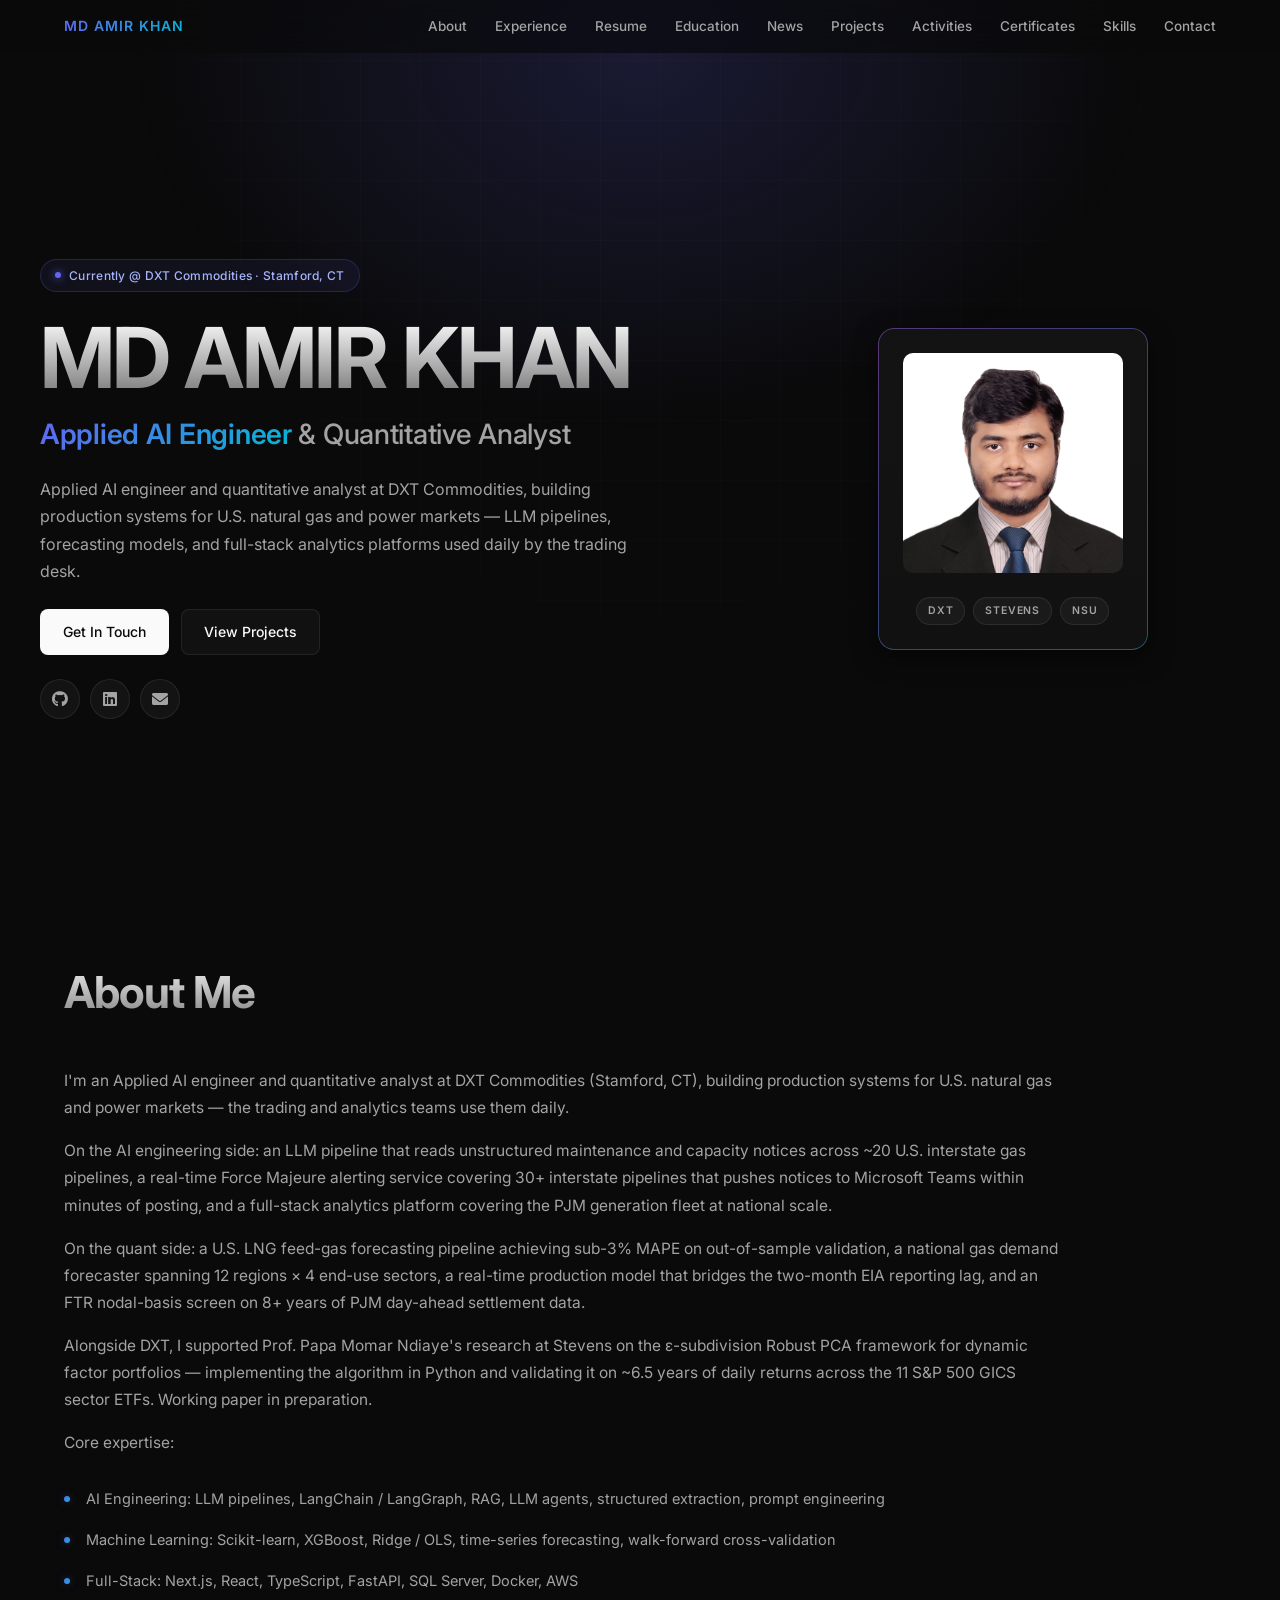
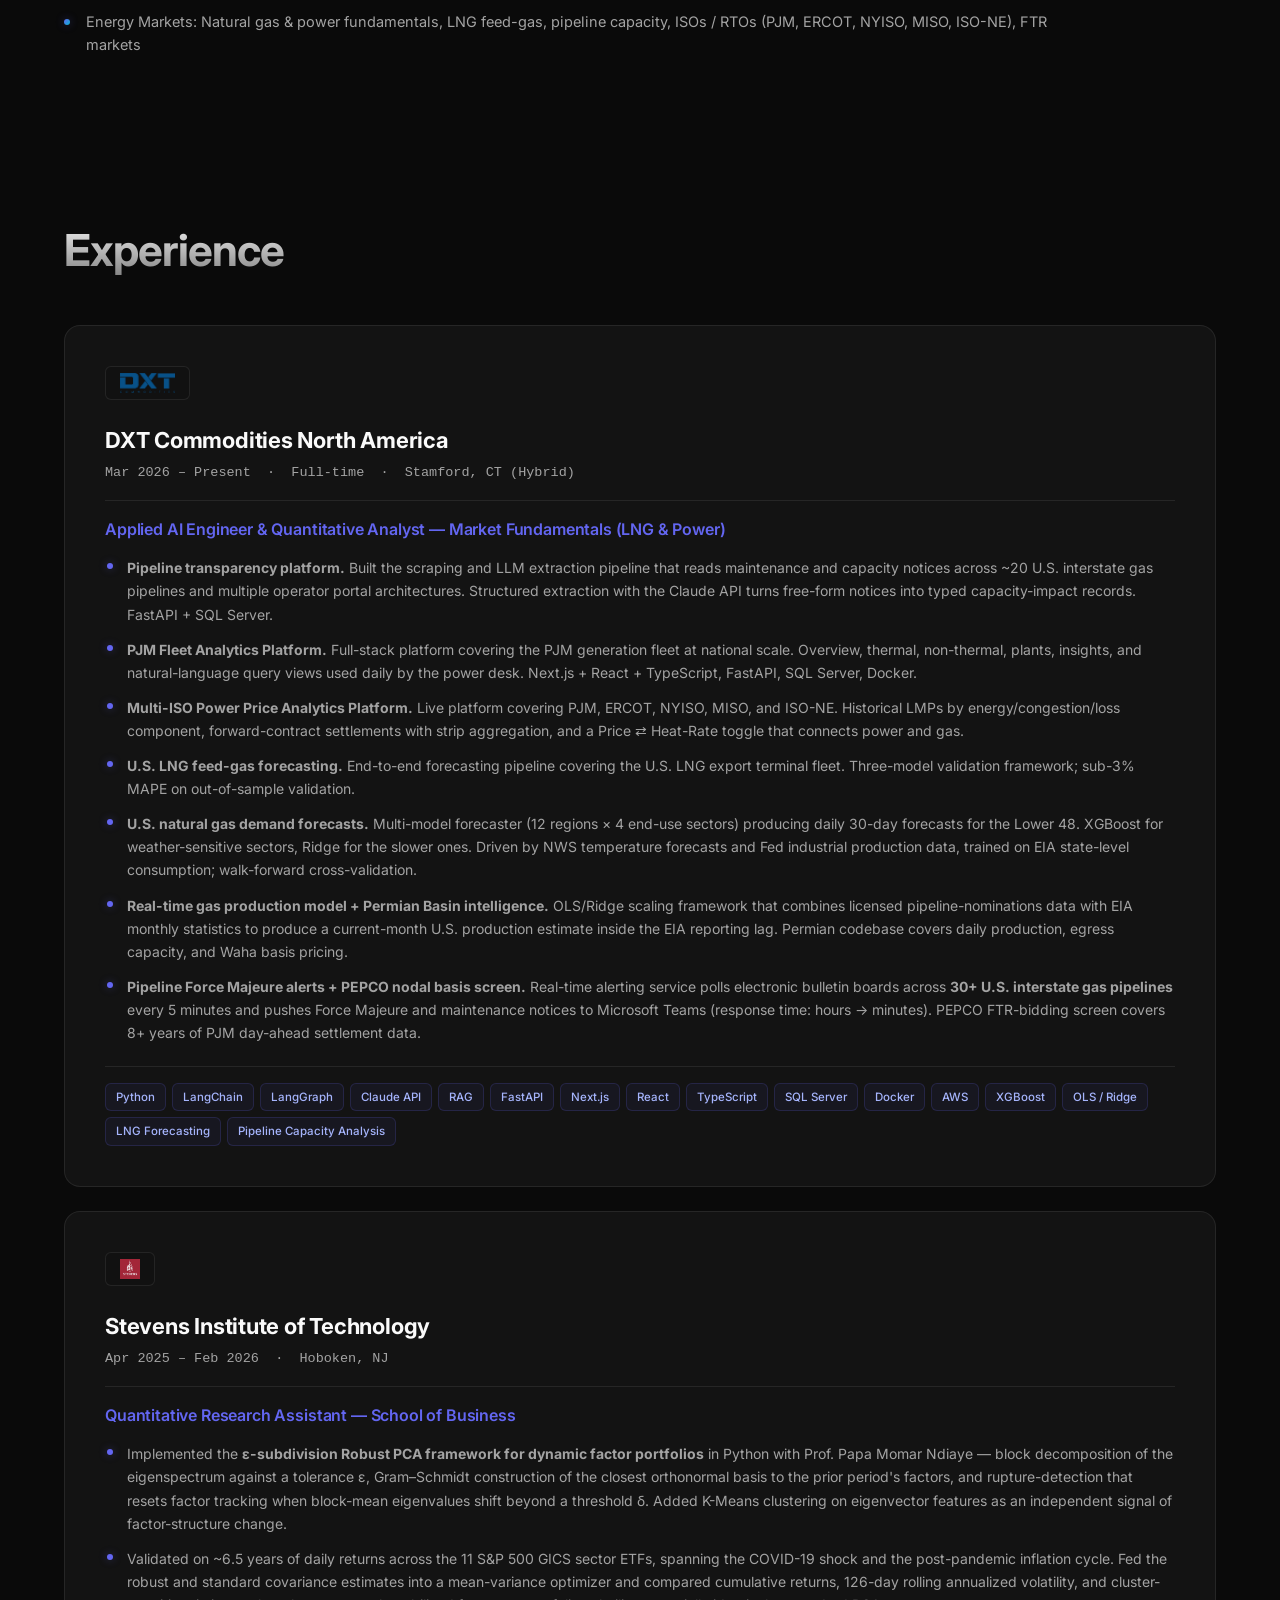
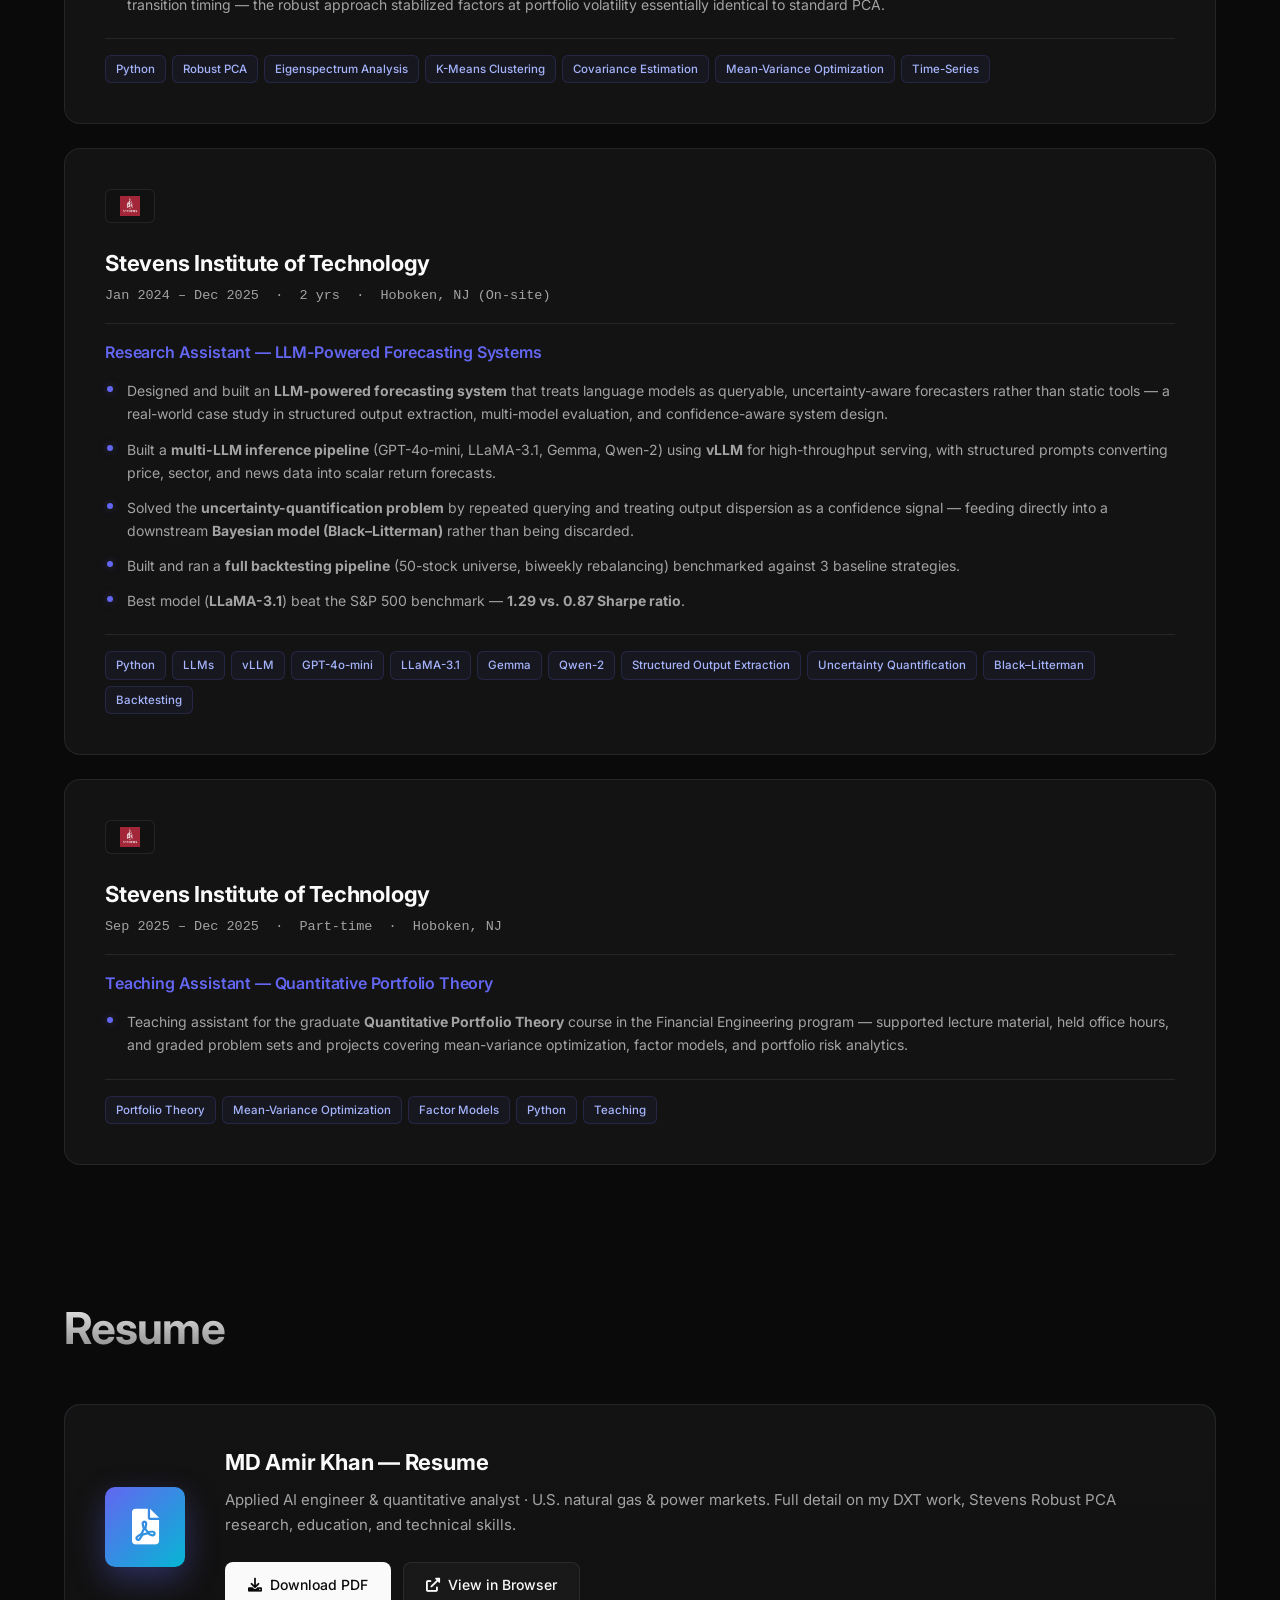
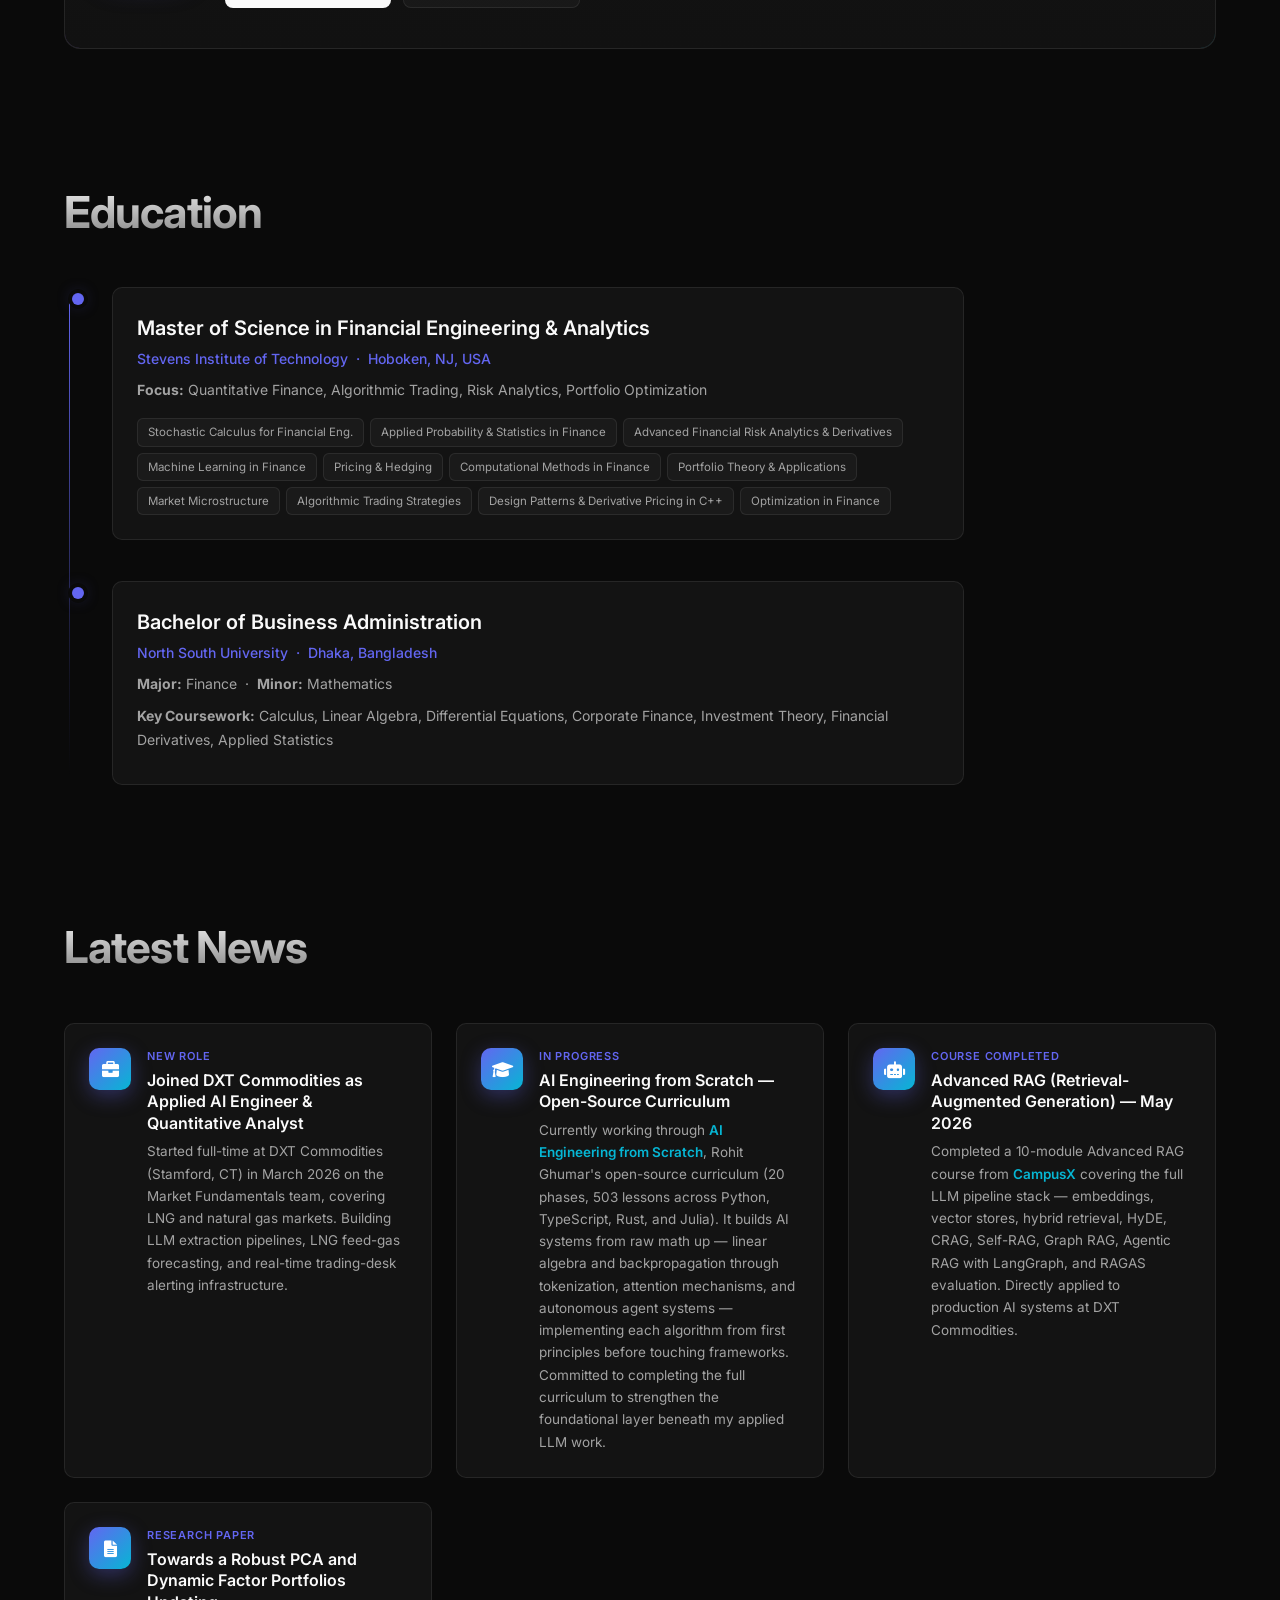
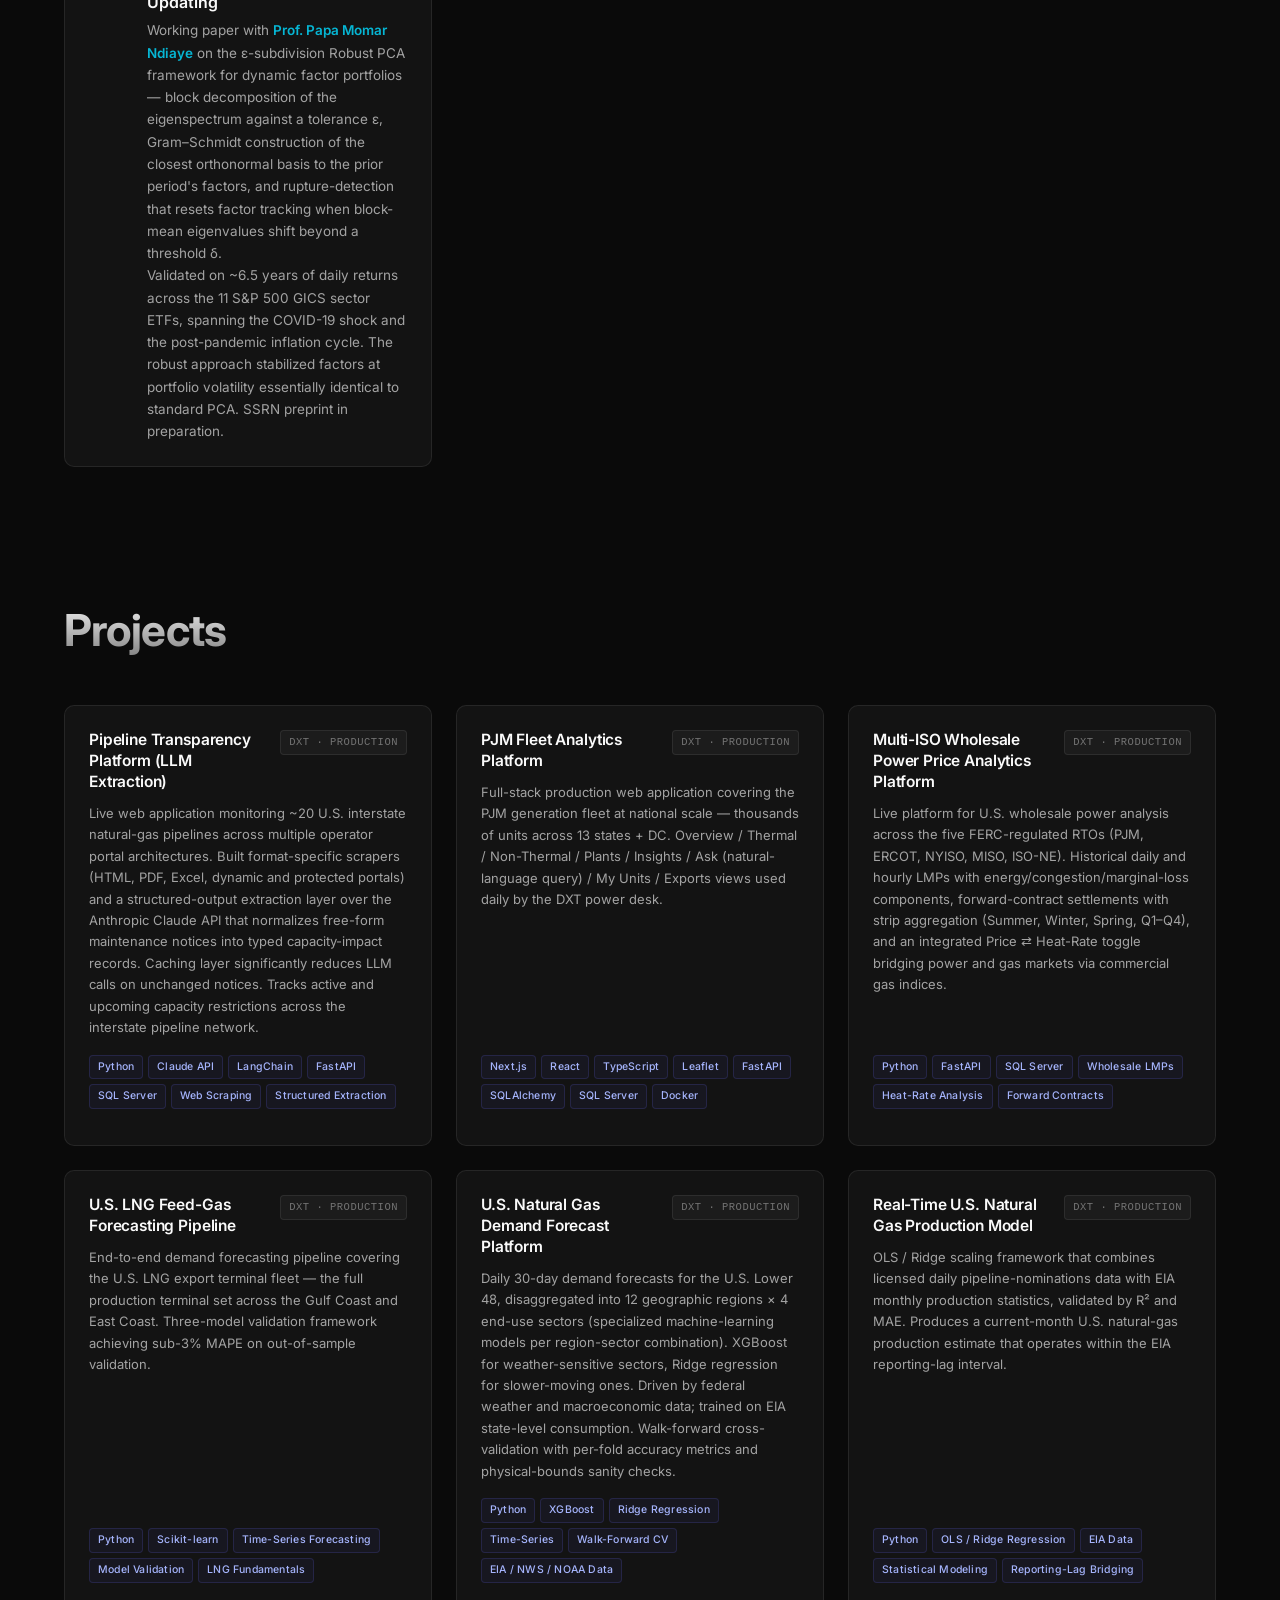
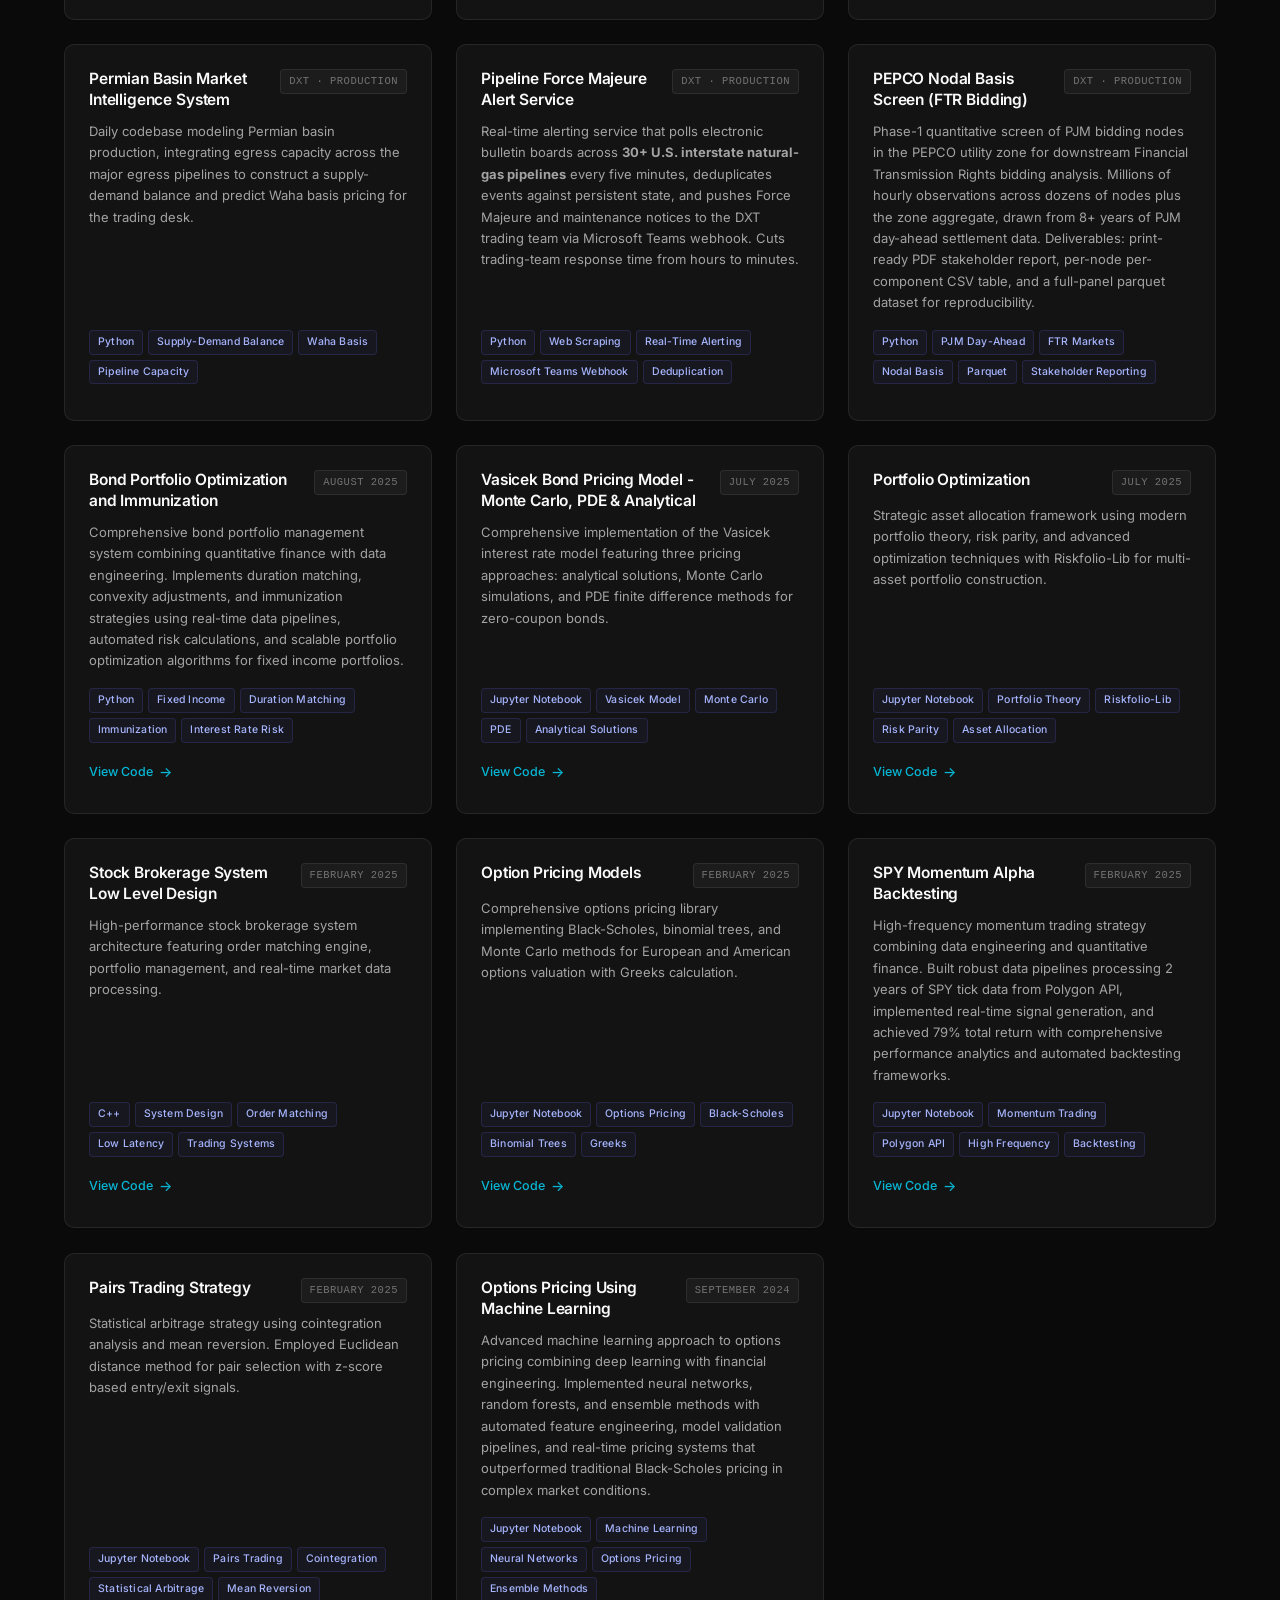
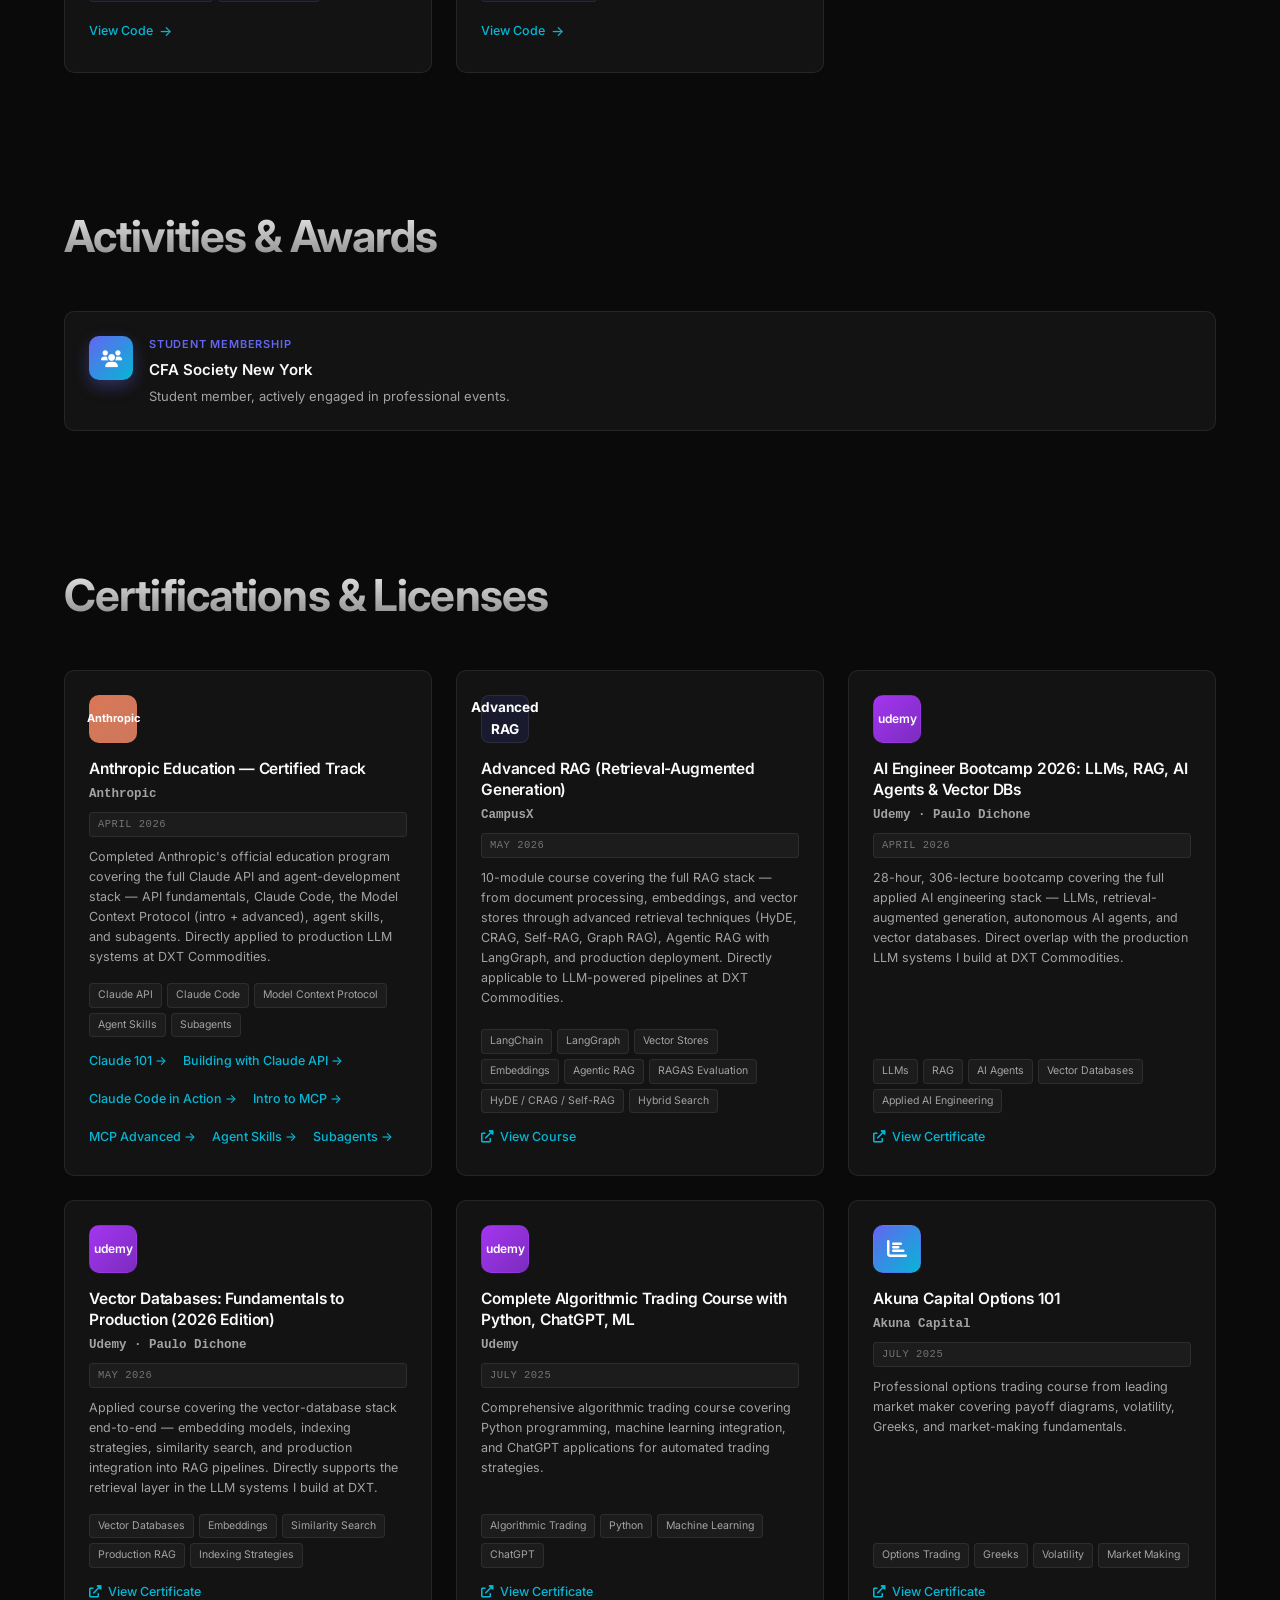
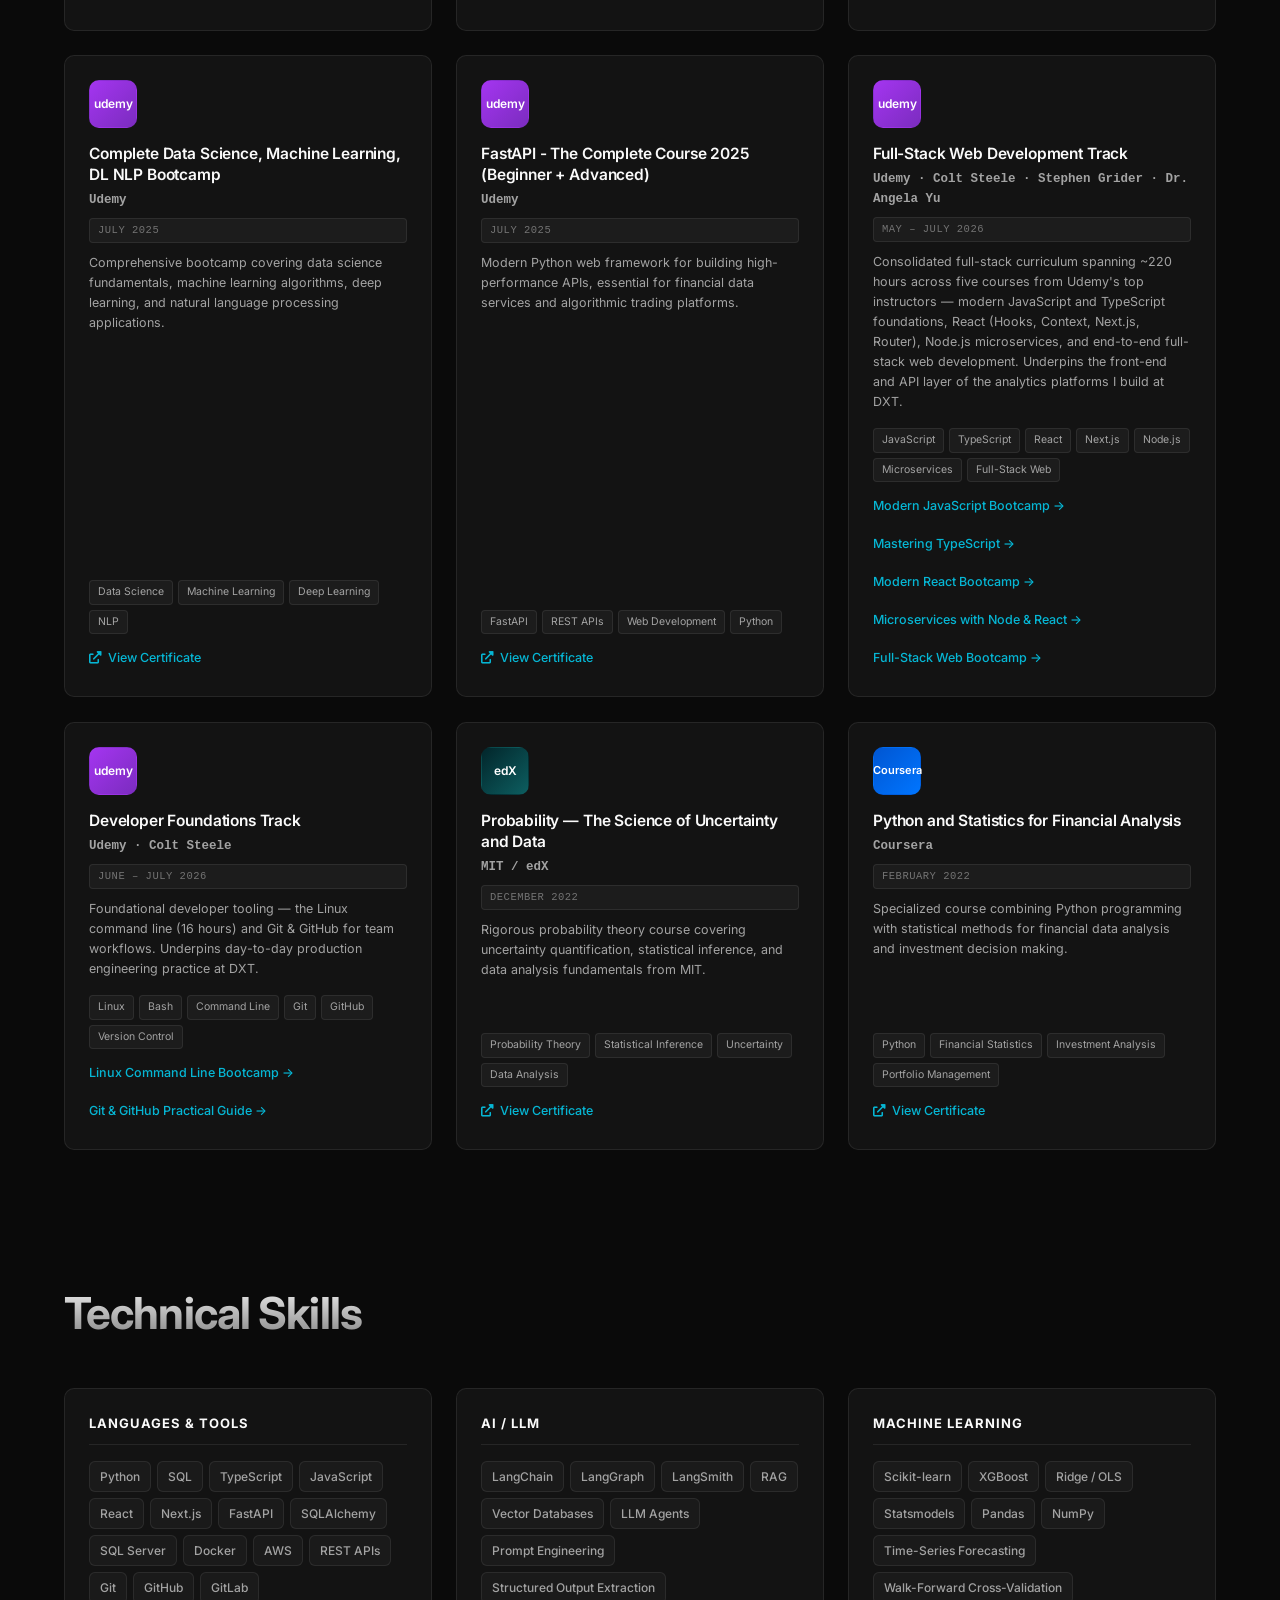
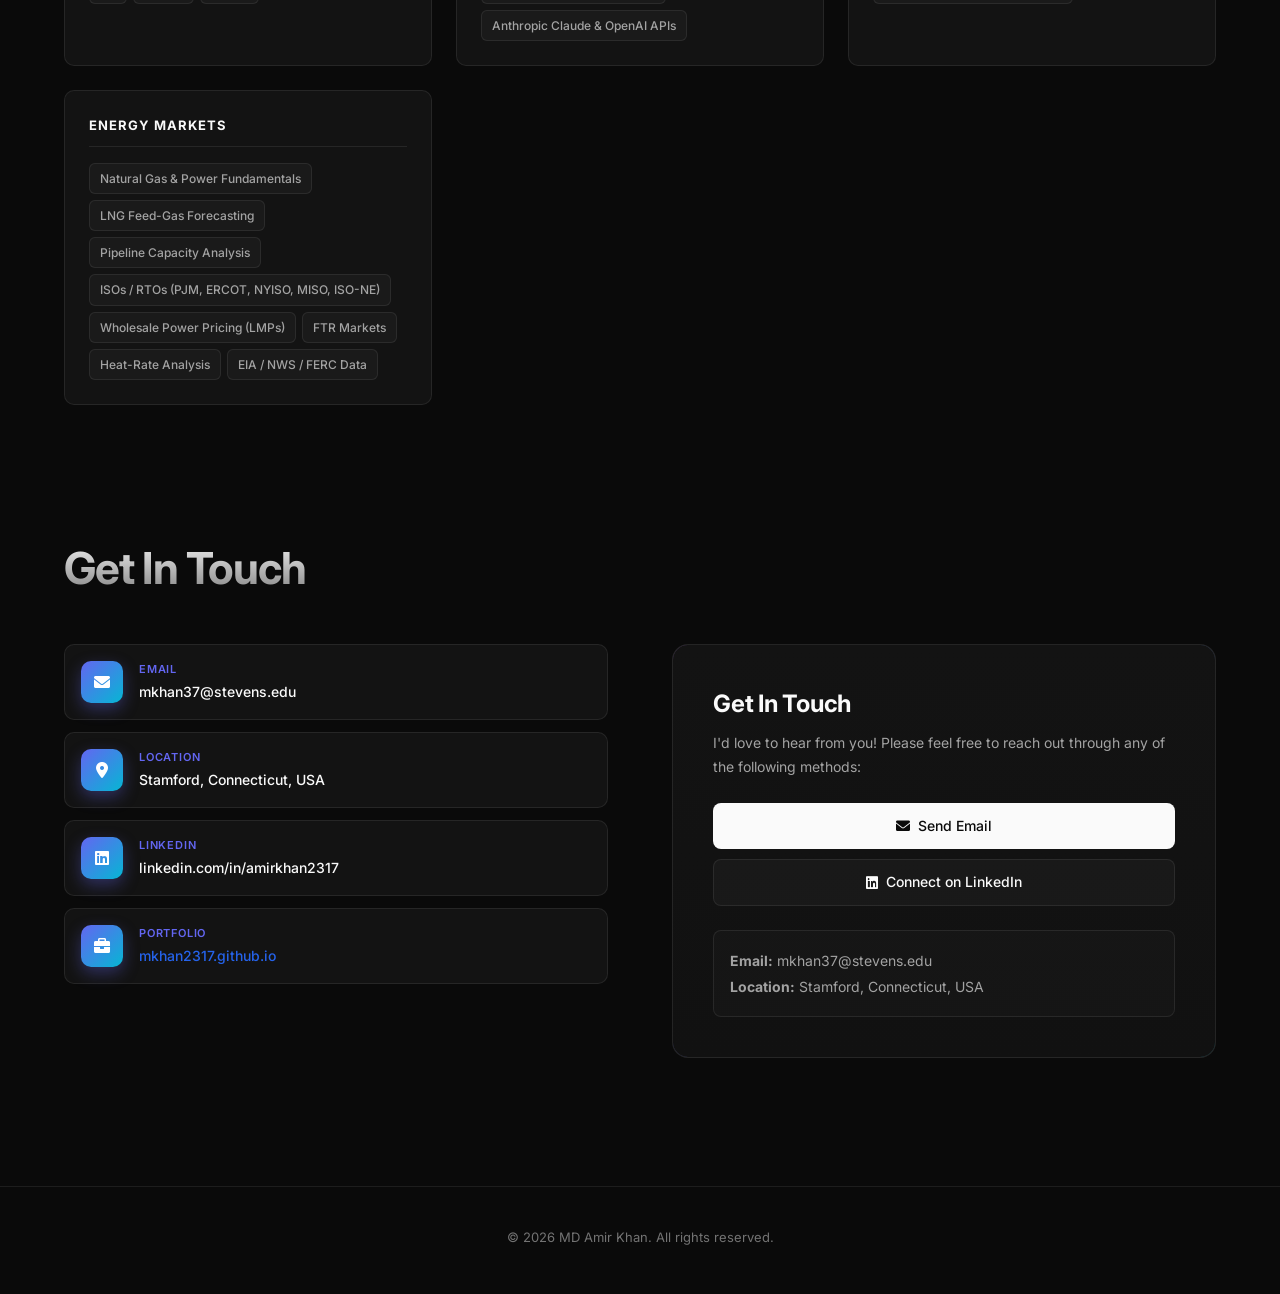
==== index.html @ 469d4e2f "Reorder sections: Experience and Resume now immediately after About" ====
<!DOCTYPE html>
<html lang="en">
<head>
    <meta charset="UTF-8">
    <meta name="viewport" content="width=device-width, initial-scale=1.0">
    <title>MD Amir Khan – Applied AI Engineer & Quantitative Analyst</title>
    <link rel="stylesheet" href="styles.css">
    <link href="https://fonts.googleapis.com/css2?family=Inter:wght@300;400;500;600;700&display=swap" rel="stylesheet">
    <link rel="stylesheet" href="https://cdnjs.cloudflare.com/ajax/libs/font-awesome/6.0.0/css/all.min.css">
</head>
<body>
    <nav class="navbar">
        <div class="nav-container">
            <div class="nav-logo">
                <h2>MD AMIR KHAN</h2>
            </div>
            <ul class="nav-menu">
                <li class="nav-item"><a href="#about" class="nav-link">About</a></li>
                <li class="nav-item"><a href="#experience" class="nav-link">Experience</a></li>
                <li class="nav-item"><a href="#resume" class="nav-link">Resume</a></li>
                <li class="nav-item"><a href="#education" class="nav-link">Education</a></li>
                <li class="nav-item"><a href="#news" class="nav-link">News</a></li>
                <li class="nav-item"><a href="#projects" class="nav-link">Projects</a></li>
                <li class="nav-item"><a href="#activities" class="nav-link">Activities</a></li>
                <li class="nav-item"><a href="#certificates" class="nav-link">Certificates</a></li>
                <li class="nav-item"><a href="#skills" class="nav-link">Skills</a></li>
                <li class="nav-item"><a href="#contact" class="nav-link">Contact</a></li>
            </ul>
            <div class="hamburger">
                <span class="bar"></span>
                <span class="bar"></span>
                <span class="bar"></span>
            </div>
        </div>
    </nav>

    <main>
        <!-- Hero Section -->
        <section id="hero" class="hero">
            <div class="hero-container">
                <div class="hero-content">
                    <div class="hero-text">
                        <div class="hero-eyebrow">Currently @ DXT Commodities · Stamford, CT</div>
                        <h1>MD AMIR KHAN</h1>
                        <h2><strong>Applied AI Engineer</strong> & Quantitative Analyst</h2>
                        <p>Applied AI engineer and quantitative analyst at DXT Commodities, building production systems for U.S. natural gas and power markets — LLM pipelines, forecasting models, and full-stack analytics platforms used daily by the trading desk.</p>
                        <div class="hero-buttons">
                            <a href="#contact" class="btn btn-primary">Get In Touch</a>
                            <a href="#projects" class="btn btn-secondary">View Projects</a>
                        </div>
                        <div class="social-links">
                            <a href="https://github.com/Mkhan2317" target="_blank"><i class="fab fa-github"></i></a>
                            <a href="https://www.linkedin.com/in/amirkhan2317/" target="_blank"><i class="fab fa-linkedin"></i></a>
                            <a href="mailto:mkhan37@stevens.edu"><i class="fas fa-envelope"></i></a>
                        </div>
                    </div>
                    <div class="hero-image">
                        <div class="profile-card">
                            <div class="profile-image-container">
                                <img src="images/profile_picture.jpg" alt="MD Amir Khan – Applied AI Engineer & Quantitative Analyst" class="profile-image" onerror="this.style.display='none'; this.nextElementSibling.style.display='flex';">
                                <div class="profile-fallback" style="display: none;">
                                    <i class="fas fa-user"></i>
                                </div>
                                <div class="profile-overlay">
                                    <div class="profile-glow"></div>
                                </div>
                            </div>
                            <div class="institution-logos">
                                <div class="logo-item">DXT</div>
                                <div class="logo-item">Stevens</div>
                                <div class="logo-item">NSU</div>
                            </div>
                        </div>
                    </div>
                </div>
            </div>
        </section>

        <!-- About Section -->
        <section id="about" class="about">
            <div class="container">
                <h2 class="section-title">About Me</h2>
                <div class="about-content">
                    <div class="about-text">
                        <p>I'm an Applied AI engineer and quantitative analyst at DXT Commodities (Stamford, CT), building production systems for U.S. natural gas and power markets — the trading and analytics teams use them daily.</p>

                        <p>On the AI engineering side: an LLM pipeline that reads unstructured maintenance and capacity notices across ~20 U.S. interstate gas pipelines, a real-time Force Majeure alerting service covering 30+ interstate pipelines that pushes notices to Microsoft Teams within minutes of posting, and a full-stack analytics platform covering the PJM generation fleet at national scale.</p>

                        <p>On the quant side: a U.S. LNG feed-gas forecasting pipeline achieving sub-3% MAPE on out-of-sample validation, a national gas demand forecaster spanning 12 regions × 4 end-use sectors, a real-time production model that bridges the two-month EIA reporting lag, and an FTR nodal-basis screen on 8+ years of PJM day-ahead settlement data.</p>

                        <p>Alongside DXT, I supported Prof. Papa Momar Ndiaye's research at Stevens on the ε-subdivision Robust PCA framework for dynamic factor portfolios — implementing the algorithm in Python and validating it on ~6.5 years of daily returns across the 11 S&amp;P 500 GICS sector ETFs. Working paper in preparation.</p>

                        <p>Core expertise:</p>
                        <ul>
                            <li>AI Engineering: LLM pipelines, LangChain / LangGraph, RAG, LLM agents, structured extraction, prompt engineering</li>
                            <li>Machine Learning: Scikit-learn, XGBoost, Ridge / OLS, time-series forecasting, walk-forward cross-validation</li>
                            <li>Full-Stack: Next.js, React, TypeScript, FastAPI, SQL Server, Docker, AWS</li>
                            <li>Energy Markets: Natural gas &amp; power fundamentals, LNG feed-gas, pipeline capacity, ISOs / RTOs (PJM, ERCOT, NYISO, MISO, ISO-NE), FTR markets</li>
                        </ul>

                    </div>
                </div>
            </div>
        </section>

        <!-- Experience Section -->
        <section id="experience" class="experience">
            <div class="container">
                <h2 class="section-title">Experience</h2>
                <div class="experience-grid">
                    <div class="experience-card">
                        <div class="company-logo dxt">
                            <img src="images/dxt-logo.png" alt="DXT Commodities" onerror="this.style.display='none'; this.parentElement.textContent='DXT';">
                        </div>
                        <h3>DXT Commodities North America</h3>
                        <h4>Mar 2026 – Present &nbsp;·&nbsp; Full-time &nbsp;·&nbsp; Stamford, CT (Hybrid)</h4>

                        <h3 class="role-title">Applied AI Engineer &amp; Quantitative Analyst — Market Fundamentals (LNG &amp; Power)</h3>
                        <ul>
                            <li><strong>Pipeline transparency platform.</strong> Built the scraping and LLM extraction pipeline that reads maintenance and capacity notices across ~20 U.S. interstate gas pipelines and multiple operator portal architectures. Structured extraction with the Claude API turns free-form notices into typed capacity-impact records. FastAPI + SQL Server.</li>
                            <li><strong>PJM Fleet Analytics Platform.</strong> Full-stack platform covering the PJM generation fleet at national scale. Overview, thermal, non-thermal, plants, insights, and natural-language query views used daily by the power desk. Next.js + React + TypeScript, FastAPI, SQL Server, Docker.</li>
                            <li><strong>Multi-ISO Power Price Analytics Platform.</strong> Live platform covering PJM, ERCOT, NYISO, MISO, and ISO-NE. Historical LMPs by energy/congestion/loss component, forward-contract settlements with strip aggregation, and a Price ⇄ Heat-Rate toggle that connects power and gas.</li>
                            <li><strong>U.S. LNG feed-gas forecasting.</strong> End-to-end forecasting pipeline covering the U.S. LNG export terminal fleet. Three-model validation framework; sub-3% MAPE on out-of-sample validation.</li>
                            <li><strong>U.S. natural gas demand forecasts.</strong> Multi-model forecaster (12 regions × 4 end-use sectors) producing daily 30-day forecasts for the Lower 48. XGBoost for weather-sensitive sectors, Ridge for the slower ones. Driven by NWS temperature forecasts and Fed industrial production data, trained on EIA state-level consumption; walk-forward cross-validation.</li>
                            <li><strong>Real-time gas production model + Permian Basin intelligence.</strong> OLS/Ridge scaling framework that combines licensed pipeline-nominations data with EIA monthly statistics to produce a current-month U.S. production estimate inside the EIA reporting lag. Permian codebase covers daily production, egress capacity, and Waha basis pricing.</li>
                            <li><strong>Pipeline Force Majeure alerts + PEPCO nodal basis screen.</strong> Real-time alerting service polls electronic bulletin boards across <strong>30+ U.S. interstate gas pipelines</strong> every 5 minutes and pushes Force Majeure and maintenance notices to Microsoft Teams (response time: hours → minutes). PEPCO FTR-bidding screen covers 8+ years of PJM day-ahead settlement data.</li>
                        </ul>

                        <div class="skills-used">
                            <span>Python</span>
                            <span>LangChain</span>
                            <span>LangGraph</span>
                            <span>Claude API</span>
                            <span>RAG</span>
                            <span>FastAPI</span>
                            <span>Next.js</span>
                            <span>React</span>
                            <span>TypeScript</span>
                            <span>SQL Server</span>
                            <span>Docker</span>
                            <span>AWS</span>
                            <span>XGBoost</span>
                            <span>OLS / Ridge</span>
                            <span>LNG Forecasting</span>
                            <span>Pipeline Capacity Analysis</span>
                        </div>
                    </div>

                    <div class="experience-card">
                        <div class="company-logo stevens">
                            <img src="images/stevens-logo.png" alt="Stevens Institute of Technology" onerror="this.style.display='none'; this.parentElement.textContent='Stevens';">
                        </div>
                        <h3>Stevens Institute of Technology</h3>
                        <h4>Apr 2025 – Feb 2026 &nbsp;·&nbsp; Hoboken, NJ</h4>
                        <h3 class="role-title">Quantitative Research Assistant — School of Business</h3>
                        <ul>
                            <li>Implemented the <strong>ε-subdivision Robust PCA framework for dynamic factor portfolios</strong> in Python with Prof. Papa Momar Ndiaye — block decomposition of the eigenspectrum against a tolerance ε, Gram–Schmidt construction of the closest orthonormal basis to the prior period's factors, and rupture-detection that resets factor tracking when block-mean eigenvalues shift beyond a threshold δ. Added K-Means clustering on eigenvector features as an independent signal of factor-structure change.</li>
                            <li>Validated on ~6.5 years of daily returns across the 11 S&amp;P 500 GICS sector ETFs, spanning the COVID-19 shock and the post-pandemic inflation cycle. Fed the robust and standard covariance estimates into a mean-variance optimizer and compared cumulative returns, 126-day rolling annualized volatility, and cluster-transition timing — the robust approach stabilized factors at portfolio volatility essentially identical to standard PCA.</li>
                        </ul>
                        <div class="skills-used">
                            <span>Python</span>
                            <span>Robust PCA</span>
                            <span>Eigenspectrum Analysis</span>
                            <span>K-Means Clustering</span>
                            <span>Covariance Estimation</span>
                            <span>Mean-Variance Optimization</span>
                            <span>Time-Series</span>
                        </div>
                    </div>

                    <div class="experience-card">
                        <div class="company-logo stevens">
                            <img src="images/stevens-logo.png" alt="Stevens Institute of Technology" onerror="this.style.display='none'; this.parentElement.textContent='Stevens';">
                        </div>
                        <h3>Stevens Institute of Technology</h3>
                        <h4>Jan 2024 – Dec 2025 &nbsp;·&nbsp; 2 yrs &nbsp;·&nbsp; Hoboken, NJ (On-site)</h4>
                        <h3 class="role-title">Research Assistant — LLM-Powered Forecasting Systems</h3>
                        <ul>
                            <li>Designed and built an <strong>LLM-powered forecasting system</strong> that treats language models as queryable, uncertainty-aware forecasters rather than static tools — a real-world case study in structured output extraction, multi-model evaluation, and confidence-aware system design.</li>
                            <li>Built a <strong>multi-LLM inference pipeline</strong> (GPT-4o-mini, LLaMA-3.1, Gemma, Qwen-2) using <strong>vLLM</strong> for high-throughput serving, with structured prompts converting price, sector, and news data into scalar return forecasts.</li>
                            <li>Solved the <strong>uncertainty-quantification problem</strong> by repeated querying and treating output dispersion as a confidence signal — feeding directly into a downstream <strong>Bayesian model (Black–Litterman)</strong> rather than being discarded.</li>
                            <li>Built and ran a <strong>full backtesting pipeline</strong> (50-stock universe, biweekly rebalancing) benchmarked against 3 baseline strategies.</li>
                            <li>Best model (<strong>LLaMA-3.1</strong>) beat the S&amp;P 500 benchmark — <strong>1.29 vs. 0.87 Sharpe ratio</strong>.</li>
                        </ul>
                        <div class="skills-used">
                            <span>Python</span>
                            <span>LLMs</span>
                            <span>vLLM</span>
                            <span>GPT-4o-mini</span>
                            <span>LLaMA-3.1</span>
                            <span>Gemma</span>
                            <span>Qwen-2</span>
                            <span>Structured Output Extraction</span>
                            <span>Uncertainty Quantification</span>
                            <span>Black–Litterman</span>
                            <span>Backtesting</span>
                        </div>
                    </div>

                    <div class="experience-card">
                        <div class="company-logo stevens">
                            <img src="images/stevens-logo.png" alt="Stevens Institute of Technology" onerror="this.style.display='none'; this.parentElement.textContent='Stevens';">
                        </div>
                        <h3>Stevens Institute of Technology</h3>
                        <h4>Sep 2025 – Dec 2025 &nbsp;·&nbsp; Part-time &nbsp;·&nbsp; Hoboken, NJ</h4>
                        <h3 class="role-title">Teaching Assistant — Quantitative Portfolio Theory</h3>
                        <ul>
                            <li>Teaching assistant for the graduate <strong>Quantitative Portfolio Theory</strong> course in the Financial Engineering program — supported lecture material, held office hours, and graded problem sets and projects covering mean-variance optimization, factor models, and portfolio risk analytics.</li>
                        </ul>
                        <div class="skills-used">
                            <span>Portfolio Theory</span>
                            <span>Mean-Variance Optimization</span>
                            <span>Factor Models</span>
                            <span>Python</span>
                            <span>Teaching</span>
                        </div>
                    </div>

                </div>
            </div>
        </section>

        <!-- Resume Section -->
        <section id="resume" class="resume">
            <div class="container">
                <h2 class="section-title">Resume</h2>
                <div class="resume-card">
                    <div class="resume-icon">
                        <i class="fas fa-file-pdf"></i>
                    </div>
                    <div class="resume-content">
                        <h3>MD Amir Khan — Resume</h3>
                        <p>Applied AI engineer &amp; quantitative analyst · U.S. natural gas &amp; power markets. Full detail on my DXT work, Stevens Robust PCA research, education, and technical skills.</p>
                        <div class="resume-actions">
                            <a href="Md_Amir_Khan_Resume.pdf" download class="btn btn-primary">
                                <i class="fas fa-download"></i> Download PDF
                            </a>
                            <a href="Md_Amir_Khan_Resume.pdf" target="_blank" class="btn btn-secondary">
                                <i class="fas fa-external-link-alt"></i> View in Browser
                            </a>
                        </div>
                    </div>
                </div>
            </div>
        </section>

        <!-- Education Section -->
        <section id="education" class="education">
            <div class="container">
                <h2 class="section-title">Education</h2>
                <div class="timeline">
                    <div class="timeline-item">
                        <div class="timeline-marker"></div>
                        <div class="timeline-content">
                            <h3>Master of Science in Financial Engineering &amp; Analytics</h3>
                            <h4>Stevens Institute of Technology &nbsp;·&nbsp; Hoboken, NJ, USA</h4>
                            <p><strong>Focus:</strong> Quantitative Finance, Algorithmic Trading, Risk Analytics, Portfolio Optimization</p>
                            <div class="courses">
                                <span class="course-tag">Stochastic Calculus for Financial Eng.</span>
                                <span class="course-tag">Applied Probability &amp; Statistics in Finance</span>
                                <span class="course-tag">Advanced Financial Risk Analytics &amp; Derivatives</span>
                                <span class="course-tag">Machine Learning in Finance</span>
                                <span class="course-tag">Pricing &amp; Hedging</span>
                                <span class="course-tag">Computational Methods in Finance</span>
                                <span class="course-tag">Portfolio Theory &amp; Applications</span>
                                <span class="course-tag">Market Microstructure</span>
                                <span class="course-tag">Algorithmic Trading Strategies</span>
                                <span class="course-tag">Design Patterns &amp; Derivative Pricing in C++</span>
                                <span class="course-tag">Optimization in Finance</span>
                            </div>
                        </div>
                    </div>

                    <div class="timeline-item">
                        <div class="timeline-marker"></div>
                        <div class="timeline-content">
                            <h3>Bachelor of Business Administration</h3>
                            <h4>North South University &nbsp;·&nbsp; Dhaka, Bangladesh</h4>
                            <p><strong>Major:</strong> Finance &nbsp;·&nbsp; <strong>Minor:</strong> Mathematics</p>
                            <p><strong>Key Coursework:</strong> Calculus, Linear Algebra, Differential Equations, Corporate Finance, Investment Theory, Financial Derivatives, Applied Statistics</p>
                        </div>
                    </div>
                </div>
            </div>
        </section>

        <!-- News Section -->
        <section id="news" class="news">
            <div class="container">
                <h2 class="section-title">Latest News</h2>
                <div class="news-grid">
                    <div class="news-card">
                        <div class="news-icon">
                            <i class="fas fa-briefcase"></i>
                        </div>
                        <div class="news-content">
                            <h3>New Role</h3>
                            <h4>Joined DXT Commodities as Applied AI Engineer & Quantitative Analyst</h4>
                            <p>Started full-time at DXT Commodities (Stamford, CT) in March 2026 on the Market Fundamentals team, covering LNG and natural gas markets. Building LLM extraction pipelines, LNG feed-gas forecasting, and real-time trading-desk alerting infrastructure.</p>
                        </div>
                    </div>

                    <div class="news-card">
                        <div class="news-icon">
                            <i class="fas fa-graduation-cap"></i>
                        </div>
                        <div class="news-content">
                            <h3>In Progress</h3>
                            <h4>AI Engineering from Scratch — Open-Source Curriculum</h4>
                            <p>Currently working through <a href="https://aiengineeringfromscratch.com/index.html" target="_blank" style="color: var(--accent-cyan); text-decoration: none; font-weight: 600;">AI Engineering from Scratch</a>, Rohit Ghumar's open-source curriculum (20 phases, 503 lessons across Python, TypeScript, Rust, and Julia). It builds AI systems from raw math up — linear algebra and backpropagation through tokenization, attention mechanisms, and autonomous agent systems — implementing each algorithm from first principles before touching frameworks. Committed to completing the full curriculum to strengthen the foundational layer beneath my applied LLM work.</p>
                        </div>
                    </div>

                    <div class="news-card">
                        <div class="news-icon">
                            <i class="fas fa-robot"></i>
                        </div>
                        <div class="news-content">
                            <h3>Course Completed</h3>
                            <h4>Advanced RAG (Retrieval-Augmented Generation) — May 2026</h4>
                            <p>Completed a 10-module Advanced RAG course from <a href="https://learnwith.campusx.in/courses/Advanced-RAG-69d8037290a183fe36833265" target="_blank" style="color: var(--accent-cyan); text-decoration: none; font-weight: 600;">CampusX</a> covering the full LLM pipeline stack — embeddings, vector stores, hybrid retrieval, HyDE, CRAG, Self-RAG, Graph RAG, Agentic RAG with LangGraph, and RAGAS evaluation. Directly applied to production AI systems at DXT Commodities.</p>
                        </div>
                    </div>

                    <div class="news-card">
                        <div class="news-icon">
                            <i class="fas fa-file-alt"></i>
                        </div>
                        <div class="news-content">
                            <h3>Research Paper</h3>
                            <h4>Towards a Robust PCA and Dynamic Factor Portfolios Updating</h4>
                            <p>Working paper with <a href="https://www.linkedin.com/in/pm-ndiaye" target="_blank" style="color: var(--accent-cyan); text-decoration: none; font-weight: 600;">Prof. Papa Momar Ndiaye</a> on the ε-subdivision Robust PCA framework for dynamic factor portfolios — block decomposition of the eigenspectrum against a tolerance ε, Gram–Schmidt construction of the closest orthonormal basis to the prior period's factors, and rupture-detection that resets factor tracking when block-mean eigenvalues shift beyond a threshold δ.</p>
                            <p>Validated on ~6.5 years of daily returns across the 11 S&amp;P 500 GICS sector ETFs, spanning the COVID-19 shock and the post-pandemic inflation cycle. The robust approach stabilized factors at portfolio volatility essentially identical to standard PCA. SSRN preprint in preparation.</p>
                        </div>
                    </div>
                </div>
            </div>
        </section>

        <!-- Projects Section -->
        <section id="projects" class="projects">
            <div class="container">
                <h2 class="section-title">Projects</h2>
                <div class="projects-grid">
                    <!-- DXT Commodities production systems -->
                    <div class="project-card">
                        <div class="project-header">
                            <h3>Pipeline Transparency Platform (LLM Extraction)</h3>
                            <span class="date">DXT · Production</span>
                        </div>
                        <p>Live web application monitoring ~20 U.S. interstate natural-gas pipelines across multiple operator portal architectures. Built format-specific scrapers (HTML, PDF, Excel, dynamic and protected portals) and a structured-output extraction layer over the Anthropic Claude API that normalizes free-form maintenance notices into typed capacity-impact records. Caching layer significantly reduces LLM calls on unchanged notices. Tracks active and upcoming capacity restrictions across the interstate pipeline network.</p>
                        <div class="project-tags">
                            <span>Python</span>
                            <span>Claude API</span>
                            <span>LangChain</span>
                            <span>FastAPI</span>
                            <span>SQL Server</span>
                            <span>Web Scraping</span>
                            <span>Structured Extraction</span>
                        </div>
                    </div>

                    <div class="project-card">
                        <div class="project-header">
                            <h3>PJM Fleet Analytics Platform</h3>
                            <span class="date">DXT · Production</span>
                        </div>
                        <p>Full-stack production web application covering the PJM generation fleet at national scale — thousands of units across 13 states + DC. Overview / Thermal / Non-Thermal / Plants / Insights / Ask (natural-language query) / My Units / Exports views used daily by the DXT power desk.</p>
                        <div class="project-tags">
                            <span>Next.js</span>
                            <span>React</span>
                            <span>TypeScript</span>
                            <span>Leaflet</span>
                            <span>FastAPI</span>
                            <span>SQLAlchemy</span>
                            <span>SQL Server</span>
                            <span>Docker</span>
                        </div>
                    </div>

                    <div class="project-card">
                        <div class="project-header">
                            <h3>Multi-ISO Wholesale Power Price Analytics Platform</h3>
                            <span class="date">DXT · Production</span>
                        </div>
                        <p>Live platform for U.S. wholesale power analysis across the five FERC-regulated RTOs (PJM, ERCOT, NYISO, MISO, ISO-NE). Historical daily and hourly LMPs with energy/congestion/marginal-loss components, forward-contract settlements with strip aggregation (Summer, Winter, Spring, Q1–Q4), and an integrated Price ⇄ Heat-Rate toggle bridging power and gas markets via commercial gas indices.</p>
                        <div class="project-tags">
                            <span>Python</span>
                            <span>FastAPI</span>
                            <span>SQL Server</span>
                            <span>Wholesale LMPs</span>
                            <span>Heat-Rate Analysis</span>
                            <span>Forward Contracts</span>
                        </div>
                    </div>

                    <div class="project-card">
                        <div class="project-header">
                            <h3>U.S. LNG Feed-Gas Forecasting Pipeline</h3>
                            <span class="date">DXT · Production</span>
                        </div>
                        <p>End-to-end demand forecasting pipeline covering the U.S. LNG export terminal fleet — the full production terminal set across the Gulf Coast and East Coast. Three-model validation framework achieving sub-3% MAPE on out-of-sample validation.</p>
                        <div class="project-tags">
                            <span>Python</span>
                            <span>Scikit-learn</span>
                            <span>Time-Series Forecasting</span>
                            <span>Model Validation</span>
                            <span>LNG Fundamentals</span>
                        </div>
                    </div>

                    <div class="project-card">
                        <div class="project-header">
                            <h3>U.S. Natural Gas Demand Forecast Platform</h3>
                            <span class="date">DXT · Production</span>
                        </div>
                        <p>Daily 30-day demand forecasts for the U.S. Lower 48, disaggregated into 12 geographic regions × 4 end-use sectors (specialized machine-learning models per region-sector combination). XGBoost for weather-sensitive sectors, Ridge regression for slower-moving ones. Driven by federal weather and macroeconomic data; trained on EIA state-level consumption. Walk-forward cross-validation with per-fold accuracy metrics and physical-bounds sanity checks.</p>
                        <div class="project-tags">
                            <span>Python</span>
                            <span>XGBoost</span>
                            <span>Ridge Regression</span>
                            <span>Time-Series</span>
                            <span>Walk-Forward CV</span>
                            <span>EIA / NWS / NOAA Data</span>
                        </div>
                    </div>

                    <div class="project-card">
                        <div class="project-header">
                            <h3>Real-Time U.S. Natural Gas Production Model</h3>
                            <span class="date">DXT · Production</span>
                        </div>
                        <p>OLS / Ridge scaling framework that combines licensed daily pipeline-nominations data with EIA monthly production statistics, validated by R² and MAE. Produces a current-month U.S. natural-gas production estimate that operates within the EIA reporting-lag interval.</p>
                        <div class="project-tags">
                            <span>Python</span>
                            <span>OLS / Ridge Regression</span>
                            <span>EIA Data</span>
                            <span>Statistical Modeling</span>
                            <span>Reporting-Lag Bridging</span>
                        </div>
                    </div>

                    <div class="project-card">
                        <div class="project-header">
                            <h3>Permian Basin Market Intelligence System</h3>
                            <span class="date">DXT · Production</span>
                        </div>
                        <p>Daily codebase modeling Permian basin production, integrating egress capacity across the major egress pipelines to construct a supply-demand balance and predict Waha basis pricing for the trading desk.</p>
                        <div class="project-tags">
                            <span>Python</span>
                            <span>Supply-Demand Balance</span>
                            <span>Waha Basis</span>
                            <span>Pipeline Capacity</span>
                        </div>
                    </div>

                    <div class="project-card">
                        <div class="project-header">
                            <h3>Pipeline Force Majeure Alert Service</h3>
                            <span class="date">DXT · Production</span>
                        </div>
                        <p>Real-time alerting service that polls electronic bulletin boards across <strong>30+ U.S. interstate natural-gas pipelines</strong> every five minutes, deduplicates events against persistent state, and pushes Force Majeure and maintenance notices to the DXT trading team via Microsoft Teams webhook. Cuts trading-team response time from hours to minutes.</p>
                        <div class="project-tags">
                            <span>Python</span>
                            <span>Web Scraping</span>
                            <span>Real-Time Alerting</span>
                            <span>Microsoft Teams Webhook</span>
                            <span>Deduplication</span>
                        </div>
                    </div>

                    <div class="project-card">
                        <div class="project-header">
                            <h3>PEPCO Nodal Basis Screen (FTR Bidding)</h3>
                            <span class="date">DXT · Production</span>
                        </div>
                        <p>Phase-1 quantitative screen of PJM bidding nodes in the PEPCO utility zone for downstream Financial Transmission Rights bidding analysis. Millions of hourly observations across dozens of nodes plus the zone aggregate, drawn from 8+ years of PJM day-ahead settlement data. Deliverables: print-ready PDF stakeholder report, per-node per-component CSV table, and a full-panel parquet dataset for reproducibility.</p>
                        <div class="project-tags">
                            <span>Python</span>
                            <span>PJM Day-Ahead</span>
                            <span>FTR Markets</span>
                            <span>Nodal Basis</span>
                            <span>Parquet</span>
                            <span>Stakeholder Reporting</span>
                        </div>
                    </div>

                    <!-- Personal / open-source projects -->
                    <div class="project-card">
                        <div class="project-header">
                            <h3>Bond Portfolio Optimization and Immunization</h3>
                            <span class="date">August 2025</span>
                        </div>
                        <p>Comprehensive bond portfolio management system combining quantitative finance with data engineering. Implements duration matching, convexity adjustments, and immunization strategies using real-time data pipelines, automated risk calculations, and scalable portfolio optimization algorithms for fixed income portfolios.</p>
                        <div class="project-tags">
                            <span>Python</span>
                            <span>Fixed Income</span>
                            <span>Duration Matching</span>
                            <span>Immunization</span>
                            <span>Interest Rate Risk</span>
                        </div>
                        <div class="project-links">
                            <a href="https://github.com/Mkhan2317/Bond_Portfolio_Optimization_and_Immunization" target="_blank" class="project-link">View Code</a>
                        </div>
                    </div>

                    <div class="project-card">
                        <div class="project-header">
                            <h3>Vasicek Bond Pricing Model - Monte Carlo, PDE & Analytical</h3>
                            <span class="date">July 2025</span>
                        </div>
                        <p>Comprehensive implementation of the Vasicek interest rate model featuring three pricing approaches: analytical solutions, Monte Carlo simulations, and PDE finite difference methods for zero-coupon bonds.</p>
                        <div class="project-tags">
                            <span>Jupyter Notebook</span>
                            <span>Vasicek Model</span>
                            <span>Monte Carlo</span>
                            <span>PDE</span>
                            <span>Analytical Solutions</span>
                        </div>
                        <div class="project-links">
                            <a href="https://github.com/Mkhan2317/Vasicek-Bond-Pricing-Model-Monte-Carlo-PDE-and-Analytical-Solutions" target="_blank" class="project-link">View Code</a>
                        </div>
                    </div>

                    <div class="project-card">
                        <div class="project-header">
                            <h3>Portfolio Optimization</h3>
                            <span class="date">July 2025</span>
                        </div>
                        <p>Strategic asset allocation framework using modern portfolio theory, risk parity, and advanced optimization techniques with Riskfolio-Lib for multi-asset portfolio construction.</p>
                        <div class="project-tags">
                            <span>Jupyter Notebook</span>
                            <span>Portfolio Theory</span>
                            <span>Riskfolio-Lib</span>
                            <span>Risk Parity</span>
                            <span>Asset Allocation</span>
                        </div>
                        <div class="project-links">
                            <a href="https://github.com/Mkhan2317/Portfolio_Optimization" target="_blank" class="project-link">View Code</a>
                        </div>
                    </div>

                    <div class="project-card">
                        <div class="project-header">
                            <h3>Stock Brokerage System Low Level Design</h3>
                            <span class="date">February 2025</span>
                        </div>
                        <p>High-performance stock brokerage system architecture featuring order matching engine, portfolio management, and real-time market data processing.</p>
                        <div class="project-tags">
                            <span>C++</span>
                            <span>System Design</span>
                            <span>Order Matching</span>
                            <span>Low Latency</span>
                            <span>Trading Systems</span>
                        </div>
                        <div class="project-links">
                            <a href="https://github.com/Mkhan2317/Stock_Brokerage_System_Low_Level_Design" target="_blank" class="project-link">View Code</a>
                        </div>
                    </div>

                    <div class="project-card">
                        <div class="project-header">
                            <h3>Option Pricing Models</h3>
                            <span class="date">February 2025</span>
                        </div>
                        <p>Comprehensive options pricing library implementing Black-Scholes, binomial trees, and Monte Carlo methods for European and American options valuation with Greeks calculation.</p>
                        <div class="project-tags">
                            <span>Jupyter Notebook</span>
                            <span>Options Pricing</span>
                            <span>Black-Scholes</span>
                            <span>Binomial Trees</span>
                            <span>Greeks</span>
                        </div>
                        <div class="project-links">
                            <a href="https://github.com/Mkhan2317/Option-Pricing" target="_blank" class="project-link">View Code</a>
                        </div>
                    </div>

                    <div class="project-card">
                        <div class="project-header">
                            <h3>SPY Momentum Alpha Backtesting</h3>
                            <span class="date">February 2025</span>
                        </div>
                        <p>High-frequency momentum trading strategy combining data engineering and quantitative finance. Built robust data pipelines processing 2 years of SPY tick data from Polygon API, implemented real-time signal generation, and achieved 79% total return with comprehensive performance analytics and automated backtesting frameworks.</p>
                        <div class="project-tags">
                            <span>Jupyter Notebook</span>
                            <span>Momentum Trading</span>
                            <span>Polygon API</span>
                            <span>High Frequency</span>
                            <span>Backtesting</span>
                        </div>
                        <div class="project-links">
                            <a href="https://github.com/Mkhan2317/SPY-Momentum-Alpha-Backtesting-2-Years-of-Free-Polygon-Data-" target="_blank" class="project-link">View Code</a>
                        </div>
                    </div>

                    <div class="project-card">
                        <div class="project-header">
                            <h3>Pairs Trading Strategy</h3>
                            <span class="date">February 2025</span>
                        </div>
                        <p>Statistical arbitrage strategy using cointegration analysis and mean reversion. Employed Euclidean distance method for pair selection with z-score based entry/exit signals.</p>
                        <div class="project-tags">
                            <span>Jupyter Notebook</span>
                            <span>Pairs Trading</span>
                            <span>Cointegration</span>
                            <span>Statistical Arbitrage</span>
                            <span>Mean Reversion</span>
                        </div>
                        <div class="project-links">
                            <a href="https://github.com/Mkhan2317/Pairs_Trading" target="_blank" class="project-link">View Code</a>
                        </div>
                    </div>

                    <div class="project-card">
                        <div class="project-header">
                            <h3>Options Pricing Using Machine Learning</h3>
                            <span class="date">September 2024</span>
                        </div>
                        <p>Advanced machine learning approach to options pricing combining deep learning with financial engineering. Implemented neural networks, random forests, and ensemble methods with automated feature engineering, model validation pipelines, and real-time pricing systems that outperformed traditional Black-Scholes pricing in complex market conditions.</p>
                        <div class="project-tags">
                            <span>Jupyter Notebook</span>
                            <span>Machine Learning</span>
                            <span>Neural Networks</span>
                            <span>Options Pricing</span>
                            <span>Ensemble Methods</span>
                        </div>
                        <div class="project-links">
                            <a href="https://github.com/Mkhan2317/Options_Pricing_Using_Machine_Learning_Algorithms" target="_blank" class="project-link">View Code</a>
                        </div>
                    </div>

                </div>
            </div>
        </section>

        <!-- Activities & Awards Section -->
        <section id="activities" class="activities">
            <div class="container">
                <h2 class="section-title">Activities & Awards</h2>
                <div class="activities-grid">
                    <div class="activity-card">
                        <div class="activity-icon">
                            <i class="fas fa-users"></i>
                        </div>
                        <div class="activity-content">
                            <h3>Student Membership</h3>
                            <h4>CFA Society New York</h4>
                            <p>Student member, actively engaged in professional events.</p>
                        </div>
                    </div>
                </div>
            </div>
        </section>

        <!-- Certificates Section -->
        <section id="certificates" class="certificates">
            <div class="container">
                <h2 class="section-title">Certifications & Licenses</h2>
                <div class="certificates-grid">
                    <div class="certificate-card">
                        <div class="certificate-icon" style="background: linear-gradient(135deg, #d97757, #cc785c); color: #fff; font-size: 11px; font-weight: 700; border-color: transparent;">
                            Anthropic
                        </div>
                        <h3>Anthropic Education — Certified Track</h3>
                        <h4>Anthropic</h4>
                        <span class="cert-date">April 2026</span>
                        <p>Completed Anthropic's official education program covering the full Claude API and agent-development stack — API fundamentals, Claude Code, the Model Context Protocol (intro + advanced), agent skills, and subagents. Directly applied to production LLM systems at DXT Commodities.</p>
                        <div class="cert-skills">
                            <span>Claude API</span>
                            <span>Claude Code</span>
                            <span>Model Context Protocol</span>
                            <span>Agent Skills</span>
                            <span>Subagents</span>
                        </div>
                        <div class="cert-links" style="display: flex; flex-wrap: wrap; gap: 10px 16px;">
                            <a href="https://verify.skilljar.com/c/abo8fq73gmse" target="_blank" class="cert-link">Claude 101 →</a>
                            <a href="https://verify.skilljar.com/c/dnk7rqkxgidf" target="_blank" class="cert-link">Building with Claude API →</a>
                            <a href="https://verify.skilljar.com/c/ue6ggr2dxz97" target="_blank" class="cert-link">Claude Code in Action →</a>
                            <a href="https://verify.skilljar.com/c/utv2rqcmxopu" target="_blank" class="cert-link">Intro to MCP →</a>
                            <a href="https://verify.skilljar.com/c/ipvjzk6n5x2k" target="_blank" class="cert-link">MCP Advanced →</a>
                            <a href="https://verify.skilljar.com/c/gg59hyuatdhh" target="_blank" class="cert-link">Agent Skills →</a>
                            <a href="https://verify.skilljar.com/c/g6xj2wp7ccpa" target="_blank" class="cert-link">Subagents →</a>
                        </div>
                    </div>

                    <div class="certificate-card">
                        <div class="certificate-icon" style="background:#1a1a2e; color:#fff; font-weight:700; font-size:0.85rem; display:flex; align-items:center; justify-content:center; border-radius:8px; padding:8px 6px; text-align:center;">
                            Advanced RAG
                        </div>
                        <h3>Advanced RAG (Retrieval-Augmented Generation)</h3>
                        <h4>CampusX</h4>
                        <span class="cert-date">May 2026</span>
                        <p>10-module course covering the full RAG stack — from document processing, embeddings, and vector stores through advanced retrieval techniques (HyDE, CRAG, Self-RAG, Graph RAG), Agentic RAG with LangGraph, and production deployment. Directly applicable to LLM-powered pipelines at DXT Commodities.</p>
                        <div class="cert-skills">
                            <span>LangChain</span>
                            <span>LangGraph</span>
                            <span>Vector Stores</span>
                            <span>Embeddings</span>
                            <span>Agentic RAG</span>
                            <span>RAGAS Evaluation</span>
                            <span>HyDE / CRAG / Self-RAG</span>
                            <span>Hybrid Search</span>
                        </div>
                        <div class="cert-links">
                            <a href="https://learnwith.campusx.in/courses/Advanced-RAG-69d8037290a183fe36833265" target="_blank" class="cert-link">
                                <i class="fas fa-external-link-alt"></i>View Course
                            </a>
                        </div>
                    </div>

                    <div class="certificate-card">
                        <div class="certificate-icon udemy">
                            udemy
                        </div>
                        <h3>AI Engineer Bootcamp 2026: LLMs, RAG, AI Agents &amp; Vector DBs</h3>
                        <h4>Udemy · Paulo Dichone</h4>
                        <span class="cert-date">April 2026</span>
                        <p>28-hour, 306-lecture bootcamp covering the full applied AI engineering stack — LLMs, retrieval-augmented generation, autonomous AI agents, and vector databases. Direct overlap with the production LLM systems I build at DXT Commodities.</p>
                        <div class="cert-skills">
                            <span>LLMs</span>
                            <span>RAG</span>
                            <span>AI Agents</span>
                            <span>Vector Databases</span>
                            <span>Applied AI Engineering</span>
                        </div>
                        <div class="cert-links">
                            <a href="https://www.udemy.com/certificate/UC-b6def1e7-485e-4411-8615-0cabeee1ab38/" target="_blank" class="cert-link">
                                <i class="fas fa-external-link-alt"></i>View Certificate
                            </a>
                        </div>
                    </div>

                    <div class="certificate-card">
                        <div class="certificate-icon udemy">
                            udemy
                        </div>
                        <h3>Vector Databases: Fundamentals to Production (2026 Edition)</h3>
                        <h4>Udemy · Paulo Dichone</h4>
                        <span class="cert-date">May 2026</span>
                        <p>Applied course covering the vector-database stack end-to-end — embedding models, indexing strategies, similarity search, and production integration into RAG pipelines. Directly supports the retrieval layer in the LLM systems I build at DXT.</p>
                        <div class="cert-skills">
                            <span>Vector Databases</span>
                            <span>Embeddings</span>
                            <span>Similarity Search</span>
                            <span>Production RAG</span>
                            <span>Indexing Strategies</span>
                        </div>
                        <div class="cert-links">
                            <a href="https://www.udemy.com/certificate/UC-ef5402bc-2f53-475c-bf15-a7fb2b67b3f3/" target="_blank" class="cert-link">
                                <i class="fas fa-external-link-alt"></i>View Certificate
                            </a>
                        </div>
                    </div>

                    <div class="certificate-card">
                        <div class="certificate-icon udemy">
                            udemy
                        </div>
                        <h3>Complete Algorithmic Trading Course with Python, ChatGPT, ML</h3>
                        <h4>Udemy</h4>
                        <span class="cert-date">July 2025</span>
                        <p>Comprehensive algorithmic trading course covering Python programming, machine learning integration, and ChatGPT applications for automated trading strategies.</p>
                        <div class="cert-skills">
                            <span>Algorithmic Trading</span>
                            <span>Python</span>
                            <span>Machine Learning</span>
                            <span>ChatGPT</span>
                        </div>
                        <div class="cert-links">
                            <a href="https://www.udemy.com/certificate/UC-4976866f-5bf5-47d8-96b8-99d3fb5dc30f/" target="_blank" class="cert-link">
                                <i class="fas fa-external-link-alt"></i>View Certificate
                            </a>
                        </div>
                    </div>

                    <div class="certificate-card">
                        <div class="certificate-icon akuna">
                            <i class="fas fa-chart-bar"></i>
                        </div>
                        <h3>Akuna Capital Options 101</h3>
                        <h4>Akuna Capital</h4>
                        <span class="cert-date">July 2025</span>
                        <p>Professional options trading course from leading market maker covering payoff diagrams, volatility, Greeks, and market-making fundamentals.</p>
                        <div class="cert-skills">
                            <span>Options Trading</span>
                            <span>Greeks</span>
                            <span>Volatility</span>
                            <span>Market Making</span>
                        </div>
                        <div class="cert-links">
                            <a href="https://akunacapital.teachable.com/courses/837423/certificate?certificate_first_issued=true" target="_blank" class="cert-link">
                                <i class="fas fa-external-link-alt"></i>View Certificate
                            </a>
                        </div>
                    </div>

                    <div class="certificate-card">
                        <div class="certificate-icon udemy">
                            udemy
                        </div>
                        <h3>Complete Data Science, Machine Learning, DL NLP Bootcamp</h3>
                        <h4>Udemy</h4>
                        <span class="cert-date">July 2025</span>
                        <p>Comprehensive bootcamp covering data science fundamentals, machine learning algorithms, deep learning, and natural language processing applications.</p>
                        <div class="cert-skills">
                            <span>Data Science</span>
                            <span>Machine Learning</span>
                            <span>Deep Learning</span>
                            <span>NLP</span>
                        </div>
                        <div class="cert-links">
                            <a href="https://www.udemy.com/certificate/UC-aa8d5861-b189-405f-81c8-36cf3e2bb475/" target="_blank" class="cert-link">
                                <i class="fas fa-external-link-alt"></i>View Certificate
                            </a>
                        </div>
                    </div>

                    <div class="certificate-card">
                        <div class="certificate-icon udemy">
                            udemy
                        </div>
                        <h3>FastAPI - The Complete Course 2025 (Beginner + Advanced)</h3>
                        <h4>Udemy</h4>
                        <span class="cert-date">July 2025</span>
                        <p>Modern Python web framework for building high-performance APIs, essential for financial data services and algorithmic trading platforms.</p>
                        <div class="cert-skills">
                            <span>FastAPI</span>
                            <span>REST APIs</span>
                            <span>Web Development</span>
                            <span>Python</span>
                        </div>
                        <div class="cert-links">
                            <a href="https://www.udemy.com/certificate/UC-0c13358b-40b0-4aa6-ab17-ca7c427185a7/" target="_blank" class="cert-link">
                                <i class="fas fa-external-link-alt"></i>View Certificate
                            </a>
                        </div>
                    </div>

                    <div class="certificate-card">
                        <div class="certificate-icon udemy">
                            udemy
                        </div>
                        <h3>Full-Stack Web Development Track</h3>
                        <h4>Udemy · Colt Steele · Stephen Grider · Dr. Angela Yu</h4>
                        <span class="cert-date">May – July 2026</span>
                        <p>Consolidated full-stack curriculum spanning ~220 hours across five courses from Udemy's top instructors — modern JavaScript and TypeScript foundations, React (Hooks, Context, Next.js, Router), Node.js microservices, and end-to-end full-stack web development. Underpins the front-end and API layer of the analytics platforms I build at DXT.</p>
                        <div class="cert-skills">
                            <span>JavaScript</span>
                            <span>TypeScript</span>
                            <span>React</span>
                            <span>Next.js</span>
                            <span>Node.js</span>
                            <span>Microservices</span>
                            <span>Full-Stack Web</span>
                        </div>
                        <div class="cert-links" style="display: flex; flex-wrap: wrap; gap: 10px 16px;">
                            <a href="https://www.udemy.com/certificate/UC-0314e2e2-2e31-4c90-9ef5-d10feef23bbc/" target="_blank" class="cert-link">Modern JavaScript Bootcamp →</a>
                            <a href="https://www.udemy.com/certificate/UC-b6d706af-57d6-4380-bd16-97380037f7c0/" target="_blank" class="cert-link">Mastering TypeScript →</a>
                            <a href="https://www.udemy.com/certificate/UC-0e786a86-589d-4566-b48d-ccc7fed4849c/" target="_blank" class="cert-link">Modern React Bootcamp →</a>
                            <a href="https://www.udemy.com/certificate/UC-d90d7434-7844-410e-ba30-322eba3b9e44/" target="_blank" class="cert-link">Microservices with Node &amp; React →</a>
                            <a href="https://www.udemy.com/certificate/UC-4c27dd10-b1ce-4a08-a667-acebd2869a55/" target="_blank" class="cert-link">Full-Stack Web Bootcamp →</a>
                        </div>
                    </div>

                    <div class="certificate-card">
                        <div class="certificate-icon udemy">
                            udemy
                        </div>
                        <h3>Developer Foundations Track</h3>
                        <h4>Udemy · Colt Steele</h4>
                        <span class="cert-date">June – July 2026</span>
                        <p>Foundational developer tooling — the Linux command line (16 hours) and Git &amp; GitHub for team workflows. Underpins day-to-day production engineering practice at DXT.</p>
                        <div class="cert-skills">
                            <span>Linux</span>
                            <span>Bash</span>
                            <span>Command Line</span>
                            <span>Git</span>
                            <span>GitHub</span>
                            <span>Version Control</span>
                        </div>
                        <div class="cert-links" style="display: flex; flex-wrap: wrap; gap: 10px 16px;">
                            <a href="https://www.udemy.com/certificate/UC-264d6db4-9827-4f83-bc48-7ece9ced07eb/" target="_blank" class="cert-link">Linux Command Line Bootcamp →</a>
                            <a href="https://www.udemy.com/certificate/UC-739d1473-d0cb-4629-b4cf-4fdacfe8a653/" target="_blank" class="cert-link">Git &amp; GitHub Practical Guide →</a>
                        </div>
                    </div>

                    <div class="certificate-card">
                        <div class="certificate-icon edx">
                            edX
                        </div>
                        <h3>Probability — The Science of Uncertainty and Data</h3>
                        <h4>MIT / edX</h4>
                        <span class="cert-date">December 2022</span>
                        <p>Rigorous probability theory course covering uncertainty quantification, statistical inference, and data analysis fundamentals from MIT.</p>
                        <div class="cert-skills">
                            <span>Probability Theory</span>
                            <span>Statistical Inference</span>
                            <span>Uncertainty</span>
                            <span>Data Analysis</span>
                        </div>
                        <div class="cert-links">
                            <a href="https://courses.edx.org/certificates/07c32eec56374104955e139fd17d0087" target="_blank" class="cert-link">
                                <i class="fas fa-external-link-alt"></i>View Certificate
                            </a>
                        </div>
                    </div>

                    <div class="certificate-card">
                        <div class="certificate-icon coursera">
                            Coursera
                        </div>
                        <h3>Python and Statistics for Financial Analysis</h3>
                        <h4>Coursera</h4>
                        <span class="cert-date">February 2022</span>
                        <p>Specialized course combining Python programming with statistical methods for financial data analysis and investment decision making.</p>
                        <div class="cert-skills">
                            <span>Python</span>
                            <span>Financial Statistics</span>
                            <span>Investment Analysis</span>
                            <span>Portfolio Management</span>
                        </div>
                        <div class="cert-links">
                            <a href="https://www.coursera.org/account/accomplishments/certificate/JPQ2BGLMZ8NR" target="_blank" class="cert-link">
                                <i class="fas fa-external-link-alt"></i>View Certificate
                            </a>
                        </div>
                    </div>
                </div>
            </div>
        </section>

        <!-- Skills Section -->
        <section id="skills" class="skills">
            <div class="container">
                <h2 class="section-title">Technical Skills</h2>
                <div class="skills-grid">
                    <div class="skill-category">
                        <h3>Languages &amp; Tools</h3>
                        <div class="skill-tags">
                            <span>Python</span>
                            <span>SQL</span>
                            <span>TypeScript</span>
                            <span>JavaScript</span>
                            <span>React</span>
                            <span>Next.js</span>
                            <span>FastAPI</span>
                            <span>SQLAlchemy</span>
                            <span>SQL Server</span>
                            <span>Docker</span>
                            <span>AWS</span>
                            <span>REST APIs</span>
                            <span>Git</span>
                            <span>GitHub</span>
                            <span>GitLab</span>
                        </div>
                    </div>

                    <div class="skill-category">
                        <h3>AI / LLM</h3>
                        <div class="skill-tags">
                            <span>LangChain</span>
                            <span>LangGraph</span>
                            <span>LangSmith</span>
                            <span>RAG</span>
                            <span>Vector Databases</span>
                            <span>LLM Agents</span>
                            <span>Prompt Engineering</span>
                            <span>Structured Output Extraction</span>
                            <span>Anthropic Claude &amp; OpenAI APIs</span>
                        </div>
                    </div>

                    <div class="skill-category">
                        <h3>Machine Learning</h3>
                        <div class="skill-tags">
                            <span>Scikit-learn</span>
                            <span>XGBoost</span>
                            <span>Ridge / OLS</span>
                            <span>Statsmodels</span>
                            <span>Pandas</span>
                            <span>NumPy</span>
                            <span>Time-Series Forecasting</span>
                            <span>Walk-Forward Cross-Validation</span>
                        </div>
                    </div>

                    <div class="skill-category">
                        <h3>Energy Markets</h3>
                        <div class="skill-tags">
                            <span>Natural Gas &amp; Power Fundamentals</span>
                            <span>LNG Feed-Gas Forecasting</span>
                            <span>Pipeline Capacity Analysis</span>
                            <span>ISOs / RTOs (PJM, ERCOT, NYISO, MISO, ISO-NE)</span>
                            <span>Wholesale Power Pricing (LMPs)</span>
                            <span>FTR Markets</span>
                            <span>Heat-Rate Analysis</span>
                            <span>EIA / NWS / FERC Data</span>
                        </div>
                    </div>
                </div>
            </div>
        </section>

        <!-- Contact Section -->
        <section id="contact" class="contact">
            <div class="container">
                <h2 class="section-title">Get In Touch</h2>
                <div class="contact-content">
                    <div class="contact-info">
                        <div class="contact-item">
                            <i class="fas fa-envelope"></i>
                            <div>
                                <h4>Email</h4>
                                <p>mkhan37@stevens.edu</p>
                            </div>
                        </div>
                        <div class="contact-item">
                            <i class="fas fa-map-marker-alt"></i>
                            <div>
                                <h4>Location</h4>
                                <p>Stamford, Connecticut, USA</p>
                            </div>
                        </div>
                        <div class="contact-item">
                            <i class="fab fa-linkedin"></i>
                            <div>
                                <h4>LinkedIn</h4>
                                <p>linkedin.com/in/amirkhan2317</p>
                            </div>
                        </div>
                        <div class="contact-item">
                            <i class="fas fa-briefcase"></i>
                            <div>
                                <h4>Portfolio</h4>
                                <p><a href="https://mkhan2317.github.io/" target="_blank" style="color: #2563eb; text-decoration: none;">mkhan2317.github.io</a></p>
                            </div>
                        </div>
                    </div>
                    
                    <div class="contact-form">
                        <div class="email-direct">
                            <h3>Get In Touch</h3>
                            <p>I'd love to hear from you! Please feel free to reach out through any of the following methods:</p>
                            <div class="contact-buttons">
                                <a href="mailto:mkhan37@stevens.edu?subject=Portfolio%20Inquiry" class="btn btn-primary">
                                    <i class="fas fa-envelope"></i> Send Email
                                </a>
                                <a href="https://www.linkedin.com/in/amirkhan2317/" target="_blank" class="btn btn-secondary">
                                    <i class="fab fa-linkedin"></i> Connect on LinkedIn
                                </a>
                            </div>
                            <div class="contact-note">
                                <p><strong>Email:</strong> mkhan37@stevens.edu</p>
                                <p><strong>Location:</strong> Stamford, Connecticut, USA</p>
                            </div>
                        </div>
                    </div>
                </div>
            </div>
        </section>
    </main>

    <footer>
        <div class="container">
            <p>&copy; 2026 MD Amir Khan. All rights reserved.</p>
        </div>
    </footer>

    <script src="script.js"></script>
</body>
</html>
---- styles.css ----
/* ============================================
   MD Amir Khan — Portfolio
   Dark modern aesthetic (Vercel / Linear inspired)
   ============================================ */

:root {
  --bg: #0a0a0a;
  --bg-elevated: #111111;
  --surface: #131313;
  --surface-hover: #1a1a1a;
  --border: rgba(255, 255, 255, 0.08);
  --border-hover: rgba(255, 255, 255, 0.16);
  --border-strong: rgba(255, 255, 255, 0.24);

  --text-primary: #fafafa;
  --text-secondary: #a3a3a3;
  --text-tertiary: #737373;

  --accent: #6366f1;
  --accent-glow: rgba(99, 102, 241, 0.35);
  --accent-cyan: #06b6d4;
  --accent-pink: #ec4899;
  --accent-violet: #a855f7;

  --gradient-primary: linear-gradient(135deg, #6366f1 0%, #06b6d4 100%);
  --gradient-vivid: linear-gradient(135deg, #a855f7 0%, #6366f1 40%, #06b6d4 100%);
  --gradient-warm: linear-gradient(135deg, #ec4899 0%, #a855f7 100%);
  --gradient-fade-text: linear-gradient(180deg, #ffffff 0%, #737373 100%);

  --radius-sm: 6px;
  --radius: 10px;
  --radius-lg: 16px;
  --radius-xl: 24px;

  --shadow-sm: 0 2px 8px rgba(0, 0, 0, 0.4);
  --shadow: 0 8px 24px rgba(0, 0, 0, 0.5);
  --shadow-lg: 0 20px 48px rgba(0, 0, 0, 0.6);
  --shadow-glow: 0 0 60px rgba(99, 102, 241, 0.2);

  --space-xs: 4px;
  --space-sm: 8px;
  --space: 16px;
  --space-md: 24px;
  --space-lg: 40px;
  --space-xl: 64px;
  --space-2xl: 96px;

  --font-sans: 'Inter', -apple-system, BlinkMacSystemFont, sans-serif;
  --font-mono: 'JetBrains Mono', 'Fira Code', ui-monospace, monospace;

  --ease: cubic-bezier(0.4, 0, 0.2, 1);
  --ease-out: cubic-bezier(0.2, 0, 0.2, 1);
}

*, *::before, *::after {
  box-sizing: border-box;
  margin: 0;
  padding: 0;
}

html {
  scroll-behavior: smooth;
  scroll-padding-top: 90px;
}

body {
  font-family: var(--font-sans);
  background: var(--bg);
  color: var(--text-primary);
  line-height: 1.6;
  font-size: 15px;
  -webkit-font-smoothing: antialiased;
  min-height: 100vh;
  overflow-x: hidden;
  position: relative;
}

/* Ambient background — soft indigo glow near hero */
body::before {
  content: '';
  position: fixed;
  top: -400px;
  left: 50%;
  transform: translateX(-50%);
  width: 1200px;
  height: 900px;
  background: radial-gradient(ellipse at center, rgba(99, 102, 241, 0.18), transparent 60%);
  z-index: -2;
  pointer-events: none;
}

/* Subtle grid overlay */
body::after {
  content: '';
  position: fixed;
  inset: 0;
  background-image:
    linear-gradient(rgba(255, 255, 255, 0.015) 1px, transparent 1px),
    linear-gradient(90deg, rgba(255, 255, 255, 0.015) 1px, transparent 1px);
  background-size: 60px 60px;
  z-index: -1;
  pointer-events: none;
  mask-image: radial-gradient(ellipse at top, black 30%, transparent 80%);
  -webkit-mask-image: radial-gradient(ellipse at top, black 30%, transparent 80%);
}

.container {
  max-width: 1200px;
  margin: 0 auto;
  padding: 0 var(--space-md);
}

a { color: inherit; }
img { max-width: 100%; display: block; }

/* ============================================
   NAVBAR
   ============================================ */
.navbar {
  position: sticky;
  top: 0;
  z-index: 100;
  background: rgba(10, 10, 10, 0.72);
  backdrop-filter: blur(20px) saturate(180%);
  -webkit-backdrop-filter: blur(20px) saturate(180%);
  border-bottom: 1px solid transparent;
  transition: border-color 0.3s var(--ease), background 0.3s var(--ease);
}

.navbar.scrolled {
  border-bottom-color: var(--border);
  background: rgba(10, 10, 10, 0.85);
}

.nav-container {
  max-width: 1200px;
  margin: 0 auto;
  padding: 14px var(--space-md);
  display: flex;
  align-items: center;
  justify-content: space-between;
}

.nav-logo h2 {
  font-size: 14px;
  font-weight: 600;
  letter-spacing: 1px;
  background: var(--gradient-primary);
  -webkit-background-clip: text;
  -webkit-text-fill-color: transparent;
  background-clip: text;
}

.nav-menu {
  list-style: none;
  display: flex;
  gap: 28px;
}

.nav-link {
  color: var(--text-secondary);
  text-decoration: none;
  font-size: 13.5px;
  font-weight: 500;
  transition: color 0.2s var(--ease);
  position: relative;
  padding: 4px 0;
}

.nav-link:hover, .nav-link.active {
  color: var(--text-primary);
}

.nav-link::after {
  content: '';
  position: absolute;
  bottom: -2px;
  left: 0;
  width: 0;
  height: 1px;
  background: var(--gradient-primary);
  transition: width 0.3s var(--ease);
}

.nav-link:hover::after, .nav-link.active::after {
  width: 100%;
}

.hamburger {
  display: none;
  cursor: pointer;
  padding: 4px;
}
.hamburger .bar {
  display: block;
  width: 22px;
  height: 2px;
  background: var(--text-primary);
  margin: 5px 0;
  transition: 0.3s;
  border-radius: 2px;
}

/* ============================================
   HERO
   ============================================ */
.hero {
  padding: var(--space-2xl) var(--space-md) var(--space-xl);
  min-height: calc(100vh - 60px);
  display: flex;
  align-items: center;
}

.hero-container {
  max-width: 1200px;
  margin: 0 auto;
  width: 100%;
}

.hero-content {
  display: grid;
  grid-template-columns: 1.5fr 1fr;
  gap: var(--space-xl);
  align-items: center;
}

.hero-eyebrow {
  display: inline-flex;
  align-items: center;
  gap: 8px;
  padding: 6px 14px;
  background: rgba(99, 102, 241, 0.08);
  border: 1px solid rgba(99, 102, 241, 0.24);
  border-radius: 999px;
  font-size: 12px;
  font-weight: 500;
  color: #a5b4fc;
  margin-bottom: var(--space-md);
  letter-spacing: 0.3px;
}

.hero-eyebrow::before {
  content: '';
  width: 6px;
  height: 6px;
  background: #6366f1;
  border-radius: 50%;
  box-shadow: 0 0 8px #6366f1;
  animation: pulse 2s infinite;
}

@keyframes pulse {
  0%, 100% { opacity: 1; transform: scale(1); }
  50% { opacity: 0.5; transform: scale(1.2); }
}

.hero-text h1 {
  font-size: clamp(48px, 7vw, 84px);
  font-weight: 700;
  letter-spacing: -0.03em;
  line-height: 1;
  margin-bottom: var(--space);
  background: var(--gradient-fade-text);
  -webkit-background-clip: text;
  -webkit-text-fill-color: transparent;
  background-clip: text;
}

.hero-text h2 {
  font-size: clamp(20px, 2.4vw, 28px);
  font-weight: 500;
  color: var(--text-secondary);
  margin-bottom: var(--space-md);
  letter-spacing: -0.01em;
  line-height: 1.3;
}

.hero-text h2 strong {
  color: var(--text-primary);
  font-weight: 600;
  background: var(--gradient-primary);
  -webkit-background-clip: text;
  -webkit-text-fill-color: transparent;
  background-clip: text;
}

.hero-text p {
  font-size: 16px;
  color: var(--text-secondary);
  line-height: 1.7;
  max-width: 620px;
  margin-bottom: var(--space-md);
}

.hero-buttons {
  display: flex;
  gap: 12px;
  margin-bottom: var(--space-md);
  flex-wrap: wrap;
}

.btn {
  display: inline-flex;
  align-items: center;
  gap: 8px;
  padding: 11px 22px;
  border-radius: 8px;
  font-size: 14px;
  font-weight: 500;
  text-decoration: none;
  transition: all 0.2s var(--ease);
  border: 1px solid transparent;
  cursor: pointer;
  white-space: nowrap;
}

.btn-primary {
  background: var(--text-primary);
  color: var(--bg);
}
.btn-primary:hover {
  background: #e5e5e5;
  transform: translateY(-1px);
  box-shadow: 0 10px 30px rgba(255, 255, 255, 0.1);
}

.btn-secondary {
  background: rgba(255, 255, 255, 0.03);
  color: var(--text-primary);
  border-color: var(--border);
}
.btn-secondary:hover {
  border-color: var(--border-hover);
  background: rgba(255, 255, 255, 0.06);
  transform: translateY(-1px);
}

.social-links {
  display: flex;
  gap: 10px;
  margin-top: var(--space-md);
}

.social-links a {
  width: 40px;
  height: 40px;
  display: inline-flex;
  align-items: center;
  justify-content: center;
  border-radius: 50%;
  background: var(--surface);
  border: 1px solid var(--border);
  color: var(--text-secondary);
  transition: all 0.25s var(--ease);
  text-decoration: none;
  font-size: 16px;
}

.social-links a:hover {
  border-color: var(--border-hover);
  color: var(--text-primary);
  transform: translateY(-2px);
  background: var(--surface-hover);
  box-shadow: 0 8px 20px rgba(0, 0, 0, 0.3);
}

/* Hero profile card */
.hero-image {
  display: flex;
  justify-content: center;
}

.profile-card {
  position: relative;
  padding: var(--space-md);
  background: linear-gradient(180deg, var(--surface), var(--bg-elevated));
  border: 1px solid var(--border);
  border-radius: var(--radius-lg);
  text-align: center;
  box-shadow: var(--shadow);
}

.profile-card::before {
  content: '';
  position: absolute;
  inset: -1px;
  border-radius: inherit;
  padding: 1px;
  background: var(--gradient-vivid);
  -webkit-mask: linear-gradient(#fff 0 0) content-box, linear-gradient(#fff 0 0);
  -webkit-mask-composite: xor;
  mask-composite: exclude;
  opacity: 0.4;
  pointer-events: none;
}

.profile-image-container {
  position: relative;
  width: 220px;
  height: 220px;
  margin: 0 auto;
  border-radius: var(--radius);
  overflow: hidden;
  background: var(--gradient-primary);
}

.profile-image {
  width: 100%;
  height: 100%;
  object-fit: cover;
}

.profile-fallback {
  width: 100%;
  height: 100%;
  display: flex;
  align-items: center;
  justify-content: center;
  font-size: 80px;
  color: rgba(255, 255, 255, 0.6);
}

.profile-overlay {
  position: absolute;
  inset: 0;
  pointer-events: none;
}

.profile-glow {
  position: absolute;
  inset: -30px;
  background: radial-gradient(circle at center, var(--accent-glow), transparent 70%);
  filter: blur(20px);
  z-index: -1;
}

.institution-logos {
  display: flex;
  justify-content: center;
  gap: 8px;
  margin-top: var(--space-md);
  flex-wrap: wrap;
}

.logo-item {
  padding: 5px 11px;
  background: rgba(255, 255, 255, 0.04);
  border: 1px solid var(--border);
  border-radius: 999px;
  font-size: 10.5px;
  font-weight: 600;
  color: var(--text-secondary);
  letter-spacing: 0.8px;
  text-transform: uppercase;
}

/* ============================================
   SECTIONS
   ============================================ */
section {
  padding: var(--space-xl) 0;
}

.section-title {
  font-size: clamp(32px, 4vw, 44px);
  font-weight: 700;
  letter-spacing: -0.02em;
  margin-bottom: var(--space-lg);
  background: var(--gradient-fade-text);
  -webkit-background-clip: text;
  -webkit-text-fill-color: transparent;
  background-clip: text;
  position: relative;
}

/* ============================================
   ABOUT
   ============================================ */
.about-content { max-width: 1000px; }

.about-text p {
  font-size: 15.5px;
  color: var(--text-secondary);
  line-height: 1.75;
  margin-bottom: var(--space);
}

.about-text ul {
  list-style: none;
  margin: var(--space-md) 0;
  display: grid;
  gap: 6px;
}

.about-text ul li {
  padding: 6px 0 6px 22px;
  position: relative;
  color: var(--text-secondary);
  font-size: 14.5px;
}

.about-text ul li::before {
  content: '';
  position: absolute;
  left: 0;
  top: 15px;
  width: 6px;
  height: 6px;
  border-radius: 50%;
  background: var(--gradient-primary);
  box-shadow: 0 0 8px var(--accent-glow);
}

.stats {
  display: grid;
  grid-template-columns: repeat(auto-fit, minmax(220px, 1fr));
  gap: var(--space-md);
  margin-top: var(--space-lg);
}

.stat-item {
  padding: var(--space-md);
  background: var(--surface);
  border: 1px solid var(--border);
  border-radius: var(--radius);
  transition: all 0.3s var(--ease);
  position: relative;
  overflow: hidden;
}

.stat-item::before {
  content: '';
  position: absolute;
  top: 0; left: 0; right: 0;
  height: 1px;
  background: var(--gradient-primary);
  opacity: 0;
  transition: opacity 0.3s var(--ease);
}

.stat-item:hover {
  border-color: var(--border-hover);
  transform: translateY(-3px);
  background: var(--surface-hover);
  box-shadow: var(--shadow);
}

.stat-item:hover::before { opacity: 1; }

.stat-item h3 {
  font-size: 42px;
  font-weight: 700;
  line-height: 1;
  background: var(--gradient-primary);
  -webkit-background-clip: text;
  -webkit-text-fill-color: transparent;
  background-clip: text;
  margin-bottom: 6px;
}

.stat-item p {
  color: var(--text-secondary);
  font-size: 13px;
}

/* ============================================
   TIMELINE (Education)
   ============================================ */
.timeline {
  position: relative;
  max-width: 900px;
  padding-left: 8px;
}

.timeline::before {
  content: '';
  position: absolute;
  left: 5px;
  top: 8px;
  bottom: 8px;
  width: 1px;
  background: linear-gradient(180deg, var(--accent), rgba(99, 102, 241, 0.1) 80%, transparent);
}

.timeline-item {
  position: relative;
  padding-left: var(--space-lg);
  margin-bottom: var(--space-lg);
}

.timeline-item:last-child { margin-bottom: 0; }

.timeline-marker {
  position: absolute;
  left: 0;
  top: 6px;
  width: 12px;
  height: 12px;
  background: var(--accent);
  border-radius: 50%;
  box-shadow: 0 0 0 4px var(--bg), 0 0 16px var(--accent-glow);
}

.timeline-content {
  padding: var(--space-md);
  background: var(--surface);
  border: 1px solid var(--border);
  border-radius: var(--radius);
  transition: all 0.3s var(--ease);
}

.timeline-content:hover {
  border-color: var(--border-hover);
  transform: translateX(4px);
}

.timeline-content h3 {
  font-size: 20px;
  font-weight: 600;
  margin-bottom: 4px;
  color: var(--text-primary);
}

.timeline-content h4 {
  font-size: 14px;
  color: var(--accent);
  font-weight: 500;
  margin-bottom: var(--space-sm);
}

.timeline-content p {
  color: var(--text-secondary);
  font-size: 14px;
  margin-bottom: var(--space-sm);
  line-height: 1.7;
}

.timeline-content .date {
  display: inline-block;
  padding: 3px 10px;
  background: rgba(255, 255, 255, 0.04);
  border: 1px solid var(--border);
  border-radius: 6px;
  font-size: 11.5px;
  color: var(--text-secondary);
  font-family: var(--font-mono);
  margin-bottom: 10px;
}

.courses {
  display: flex;
  flex-wrap: wrap;
  gap: 6px;
  margin-top: var(--space);
}

.course-tag {
  padding: 4px 10px;
  background: rgba(255, 255, 255, 0.03);
  border: 1px solid var(--border);
  border-radius: 6px;
  font-size: 11.5px;
  color: var(--text-secondary);
  transition: all 0.2s var(--ease);
}

.course-tag:hover {
  border-color: rgba(99, 102, 241, 0.4);
  color: var(--text-primary);
  background: rgba(99, 102, 241, 0.05);
}

/* ============================================
   NEWS
   ============================================ */
.news-grid {
  display: grid;
  grid-template-columns: repeat(auto-fit, minmax(300px, 1fr));
  gap: var(--space-md);
}

.news-card {
  padding: var(--space-md);
  background: var(--surface);
  border: 1px solid var(--border);
  border-radius: var(--radius);
  transition: all 0.3s var(--ease);
  display: flex;
  gap: var(--space);
  position: relative;
  overflow: hidden;
}

.news-card::before {
  content: '';
  position: absolute;
  top: 0; left: 0; right: 0;
  height: 1px;
  background: var(--gradient-primary);
  opacity: 0;
  transition: opacity 0.3s var(--ease);
}

.news-card:hover {
  border-color: var(--border-hover);
  transform: translateY(-3px);
  box-shadow: var(--shadow-lg);
}

.news-card:hover::before { opacity: 1; }

.news-icon {
  width: 42px;
  height: 42px;
  min-width: 42px;
  border-radius: 10px;
  background: var(--gradient-primary);
  display: flex;
  align-items: center;
  justify-content: center;
  color: #fff;
  font-size: 17px;
  box-shadow: 0 6px 20px var(--accent-glow);
}

.news-content h3 {
  font-size: 11px;
  font-weight: 600;
  color: var(--accent);
  text-transform: uppercase;
  letter-spacing: 0.8px;
  margin-bottom: 4px;
}

.news-content h4 {
  font-size: 16px;
  font-weight: 600;
  margin-bottom: 6px;
  color: var(--text-primary);
  line-height: 1.35;
}

.news-content p {
  font-size: 13.5px;
  color: var(--text-secondary);
  line-height: 1.65;
}

.news-content a { color: var(--accent-cyan); text-decoration: none; }
.news-content a:hover { text-decoration: underline; }

/* ============================================
   EXPERIENCE
   ============================================ */
.experience-grid {
  display: grid;
  gap: var(--space-md);
}

.experience-card {
  padding: var(--space-lg);
  background: var(--surface);
  border: 1px solid var(--border);
  border-radius: var(--radius-lg);
  transition: all 0.3s var(--ease);
  position: relative;
  overflow: hidden;
}

.experience-card::before {
  content: '';
  position: absolute;
  top: 0; left: 0; right: 0;
  height: 2px;
  background: var(--gradient-primary);
  opacity: 0;
  transition: opacity 0.3s var(--ease);
}

.experience-card:hover {
  border-color: var(--border-hover);
  transform: translateY(-2px);
  box-shadow: var(--shadow);
}

.experience-card:hover::before { opacity: 1; }

.company-logo {
  display: inline-block;
  padding: 6px 14px;
  background: var(--bg-elevated);
  border: 1px solid var(--border);
  border-radius: 6px;
  font-size: 12px;
  font-weight: 700;
  letter-spacing: 0.8px;
  color: var(--text-primary);
  margin-bottom: var(--space);
}

.company-logo img {
  height: 20px;
  vertical-align: middle;
}

.experience-card > h3 {
  font-size: 22px;
  font-weight: 700;
  margin-bottom: 4px;
  color: var(--text-primary);
  letter-spacing: -0.01em;
}

.experience-card > h4 {
  font-size: 13.5px;
  color: var(--text-secondary);
  font-weight: 500;
  margin-bottom: var(--space);
  font-family: var(--font-mono);
}

.role-title {
  font-size: 16px !important;
  font-weight: 600 !important;
  margin: var(--space) 0 8px 0 !important;
  color: var(--accent) !important;
  padding-top: var(--space);
  border-top: 1px solid var(--border);
  letter-spacing: 0;
  font-family: var(--font-sans) !important;
}

.experience-card ul {
  list-style: none;
  margin: 0 0 var(--space) 0;
}

.experience-card ul li {
  padding: 6px 0 6px 22px;
  position: relative;
  color: var(--text-secondary);
  font-size: 14px;
  line-height: 1.65;
}

.experience-card ul li::before {
  content: '';
  position: absolute;
  left: 2px;
  top: 13px;
  width: 6px;
  height: 6px;
  border-radius: 50%;
  background: var(--accent);
  box-shadow: 0 0 8px var(--accent-glow);
}

.skills-used {
  display: flex;
  flex-wrap: wrap;
  gap: 6px;
  margin-top: var(--space);
  padding-top: var(--space);
  border-top: 1px solid var(--border);
}

.skills-used span {
  padding: 4px 10px;
  background: rgba(99, 102, 241, 0.06);
  border: 1px solid rgba(99, 102, 241, 0.18);
  border-radius: 6px;
  font-size: 11.5px;
  color: #a5b4fc;
  font-weight: 500;
}

/* ============================================
   PROJECTS
   ============================================ */
.projects-grid {
  display: grid;
  grid-template-columns: repeat(auto-fit, minmax(340px, 1fr));
  gap: var(--space-md);
}

.project-card {
  padding: var(--space-md);
  background: var(--surface);
  border: 1px solid var(--border);
  border-radius: var(--radius);
  transition: all 0.3s var(--ease);
  position: relative;
  overflow: hidden;
  display: flex;
  flex-direction: column;
  min-height: 240px;
}

.project-card::before {
  content: '';
  position: absolute;
  inset: 0;
  border-radius: inherit;
  padding: 1px;
  background: var(--gradient-primary);
  -webkit-mask: linear-gradient(#fff 0 0) content-box, linear-gradient(#fff 0 0);
  -webkit-mask-composite: xor;
  mask-composite: exclude;
  opacity: 0;
  transition: opacity 0.3s var(--ease);
  pointer-events: none;
}

.project-card:hover {
  transform: translateY(-4px);
  box-shadow: var(--shadow-lg);
  background: var(--surface-hover);
}

.project-card:hover::before { opacity: 1; }

.project-header {
  display: flex;
  justify-content: space-between;
  align-items: baseline;
  margin-bottom: 10px;
  gap: 12px;
}

.project-header h3 {
  font-size: 15.5px;
  font-weight: 600;
  color: var(--text-primary);
  flex: 1;
  line-height: 1.35;
  letter-spacing: -0.01em;
}

.project-header .date {
  font-size: 10.5px;
  color: var(--text-tertiary);
  font-family: var(--font-mono);
  white-space: nowrap;
  padding: 3px 8px;
  background: rgba(255, 255, 255, 0.04);
  border: 1px solid var(--border);
  border-radius: 4px;
  text-transform: uppercase;
  letter-spacing: 0.5px;
  font-weight: 500;
}

.project-card p {
  font-size: 13px;
  color: var(--text-secondary);
  line-height: 1.65;
  margin-bottom: var(--space);
  flex: 1;
}

.project-tags {
  display: flex;
  flex-wrap: wrap;
  gap: 5px;
  margin-bottom: 12px;
}

.project-tags span {
  padding: 3px 8px;
  background: rgba(99, 102, 241, 0.06);
  border: 1px solid rgba(99, 102, 241, 0.18);
  border-radius: 4px;
  font-size: 10.5px;
  color: #a5b4fc;
  font-weight: 500;
  letter-spacing: 0.2px;
}

.project-links { margin-top: auto; }

.project-link {
  display: inline-flex;
  align-items: center;
  gap: 6px;
  color: var(--accent-cyan);
  text-decoration: none;
  font-size: 12.5px;
  font-weight: 500;
  transition: color 0.2s var(--ease);
  padding: 6px 0;
}

.project-link::after {
  content: '→';
  transition: transform 0.2s var(--ease);
  font-size: 14px;
}

.project-link:hover { color: var(--text-primary); }
.project-link:hover::after { transform: translateX(4px); }

/* ============================================
   ACTIVITIES
   ============================================ */
.activities-grid {
  display: grid;
  grid-template-columns: repeat(auto-fit, minmax(300px, 1fr));
  gap: var(--space-md);
}

.activity-card {
  padding: var(--space-md);
  background: var(--surface);
  border: 1px solid var(--border);
  border-radius: var(--radius);
  display: flex;
  gap: var(--space);
  transition: all 0.3s var(--ease);
}

.activity-card:hover {
  border-color: var(--border-hover);
  transform: translateY(-3px);
  box-shadow: var(--shadow);
}

.activity-icon {
  width: 44px;
  height: 44px;
  min-width: 44px;
  border-radius: 10px;
  background: var(--gradient-primary);
  display: flex;
  align-items: center;
  justify-content: center;
  color: #fff;
  font-size: 17px;
  box-shadow: 0 6px 16px var(--accent-glow);
}

.activity-content h3 {
  font-size: 11px;
  font-weight: 600;
  color: var(--accent);
  text-transform: uppercase;
  letter-spacing: 0.8px;
  margin-bottom: 4px;
}

.activity-content h4 {
  font-size: 15px;
  color: var(--text-primary);
  margin-bottom: 4px;
  font-weight: 600;
}

.activity-content p {
  font-size: 13px;
  color: var(--text-secondary);
  line-height: 1.6;
}

/* ============================================
   CERTIFICATES
   ============================================ */
.certificates-grid {
  display: grid;
  grid-template-columns: repeat(auto-fit, minmax(280px, 1fr));
  gap: var(--space-md);
}

.certificate-card {
  padding: var(--space-md);
  background: var(--surface);
  border: 1px solid var(--border);
  border-radius: var(--radius);
  transition: all 0.3s var(--ease);
  display: flex;
  flex-direction: column;
}

.certificate-card:hover {
  border-color: var(--border-hover);
  transform: translateY(-3px);
  box-shadow: var(--shadow);
}

.certificate-icon {
  width: 48px;
  height: 48px;
  border-radius: 10px;
  display: flex;
  align-items: center;
  justify-content: center;
  margin-bottom: var(--space);
  background: rgba(255, 255, 255, 0.04);
  border: 1px solid var(--border);
  font-size: 20px;
  color: var(--text-secondary);
  font-weight: 600;
}

.certificate-icon.udemy { background: linear-gradient(135deg, #a435f0, #7b2cbf); color: #fff; font-size: 12px; border-color: transparent; }
.certificate-icon.edx { background: linear-gradient(135deg, #02262b, #0d5e60); color: #fff; font-size: 12px; border-color: transparent; }
.certificate-icon.coursera { background: linear-gradient(135deg, #0056d2, #0075ff); color: #fff; font-size: 11px; border-color: transparent; }
.certificate-icon.akuna { background: linear-gradient(135deg, #6366f1, #06b6d4); color: #fff; border-color: transparent; }

.certificate-card h3 {
  font-size: 15.5px;
  font-weight: 600;
  margin-bottom: 4px;
  color: var(--text-primary);
  line-height: 1.35;
  letter-spacing: -0.01em;
}

.certificate-card h4 {
  font-size: 12.5px;
  color: var(--text-secondary);
  margin-bottom: 8px;
  font-family: var(--font-mono);
}

.cert-date {
  display: inline-block;
  padding: 3px 8px;
  background: rgba(255, 255, 255, 0.04);
  border: 1px solid var(--border);
  border-radius: 4px;
  font-size: 10.5px;
  color: var(--text-tertiary);
  font-family: var(--font-mono);
  margin-bottom: 10px;
  text-transform: uppercase;
  letter-spacing: 0.5px;
}

.certificate-card p {
  font-size: 12.5px;
  color: var(--text-secondary);
  line-height: 1.6;
  margin-bottom: var(--space);
  flex: 1;
}

.cert-skills {
  display: flex;
  flex-wrap: wrap;
  gap: 5px;
  margin-bottom: 10px;
}

.cert-skills span {
  padding: 3px 8px;
  background: rgba(255, 255, 255, 0.04);
  border: 1px solid var(--border);
  border-radius: 4px;
  font-size: 10.5px;
  color: var(--text-secondary);
}

.cert-links { margin-top: auto; }

.cert-links a {
  display: inline-flex;
  align-items: center;
  gap: 6px;
  color: var(--accent-cyan);
  text-decoration: none;
  font-size: 12.5px;
  font-weight: 500;
  padding: 4px 0;
}

.cert-links a:hover { color: var(--text-primary); }

/* ============================================
   SKILLS
   ============================================ */
.skills-grid {
  display: grid;
  grid-template-columns: repeat(auto-fit, minmax(320px, 1fr));
  gap: var(--space-md);
}

.skill-category {
  padding: var(--space-md);
  background: var(--surface);
  border: 1px solid var(--border);
  border-radius: var(--radius);
  transition: all 0.3s var(--ease);
}

.skill-category:hover {
  border-color: var(--border-hover);
  transform: translateY(-2px);
}

.skill-category h3 {
  font-size: 13px;
  font-weight: 700;
  text-transform: uppercase;
  letter-spacing: 1px;
  margin-bottom: var(--space);
  color: var(--text-primary);
  padding-bottom: 10px;
  border-bottom: 1px solid var(--border);
}

.skill-items .skill-item { margin-bottom: 12px; }
.skill-items .skill-item:last-child { margin-bottom: 0; }

.skill-item span {
  display: block;
  font-size: 13px;
  color: var(--text-secondary);
  margin-bottom: 6px;
  font-weight: 500;
}

.skill-bar {
  height: 4px;
  background: rgba(255, 255, 255, 0.04);
  border-radius: 999px;
  overflow: hidden;
}

.skill-progress {
  height: 100%;
  background: var(--gradient-primary);
  border-radius: 999px;
  transition: width 1.2s var(--ease);
  box-shadow: 0 0 12px var(--accent-glow);
}

.skill-tags {
  display: flex;
  flex-wrap: wrap;
  gap: 6px;
}

.skill-tags span {
  padding: 5px 10px;
  background: rgba(255, 255, 255, 0.03);
  border: 1px solid var(--border);
  border-radius: 6px;
  font-size: 12px;
  color: var(--text-secondary);
  transition: all 0.2s var(--ease);
  font-weight: 500;
}

.skill-tags span:hover {
  border-color: rgba(99, 102, 241, 0.4);
  color: var(--text-primary);
  background: rgba(99, 102, 241, 0.06);
  transform: translateY(-1px);
}

/* ============================================
   RESUME
   ============================================ */
.resume-card {
  position: relative;
  padding: var(--space-lg);
  background: linear-gradient(180deg, var(--surface), var(--bg-elevated));
  border: 1px solid var(--border);
  border-radius: var(--radius-lg);
  display: flex;
  gap: var(--space-lg);
  align-items: center;
  overflow: hidden;
  transition: all 0.3s var(--ease);
}

.resume-card::before {
  content: '';
  position: absolute;
  inset: -1px;
  border-radius: inherit;
  padding: 1px;
  background: var(--gradient-vivid);
  -webkit-mask: linear-gradient(#fff 0 0) content-box, linear-gradient(#fff 0 0);
  -webkit-mask-composite: xor;
  mask-composite: exclude;
  opacity: 0.3;
  pointer-events: none;
  transition: opacity 0.3s var(--ease);
}

.resume-card:hover {
  transform: translateY(-3px);
  box-shadow: var(--shadow-lg);
}

.resume-card:hover::before { opacity: 0.7; }

.resume-icon {
  width: 80px;
  height: 80px;
  min-width: 80px;
  border-radius: var(--radius);
  background: var(--gradient-primary);
  display: flex;
  align-items: center;
  justify-content: center;
  color: #fff;
  font-size: 36px;
  box-shadow: 0 12px 32px var(--accent-glow);
}

.resume-content { flex: 1; }

.resume-content h3 {
  font-size: 22px;
  font-weight: 700;
  margin-bottom: 8px;
  letter-spacing: -0.01em;
  color: var(--text-primary);
}

.resume-content p {
  color: var(--text-secondary);
  font-size: 15px;
  line-height: 1.65;
  margin-bottom: var(--space-md);
}

.resume-actions {
  display: flex;
  gap: 12px;
  flex-wrap: wrap;
}

@media (max-width: 720px) {
  .resume-card {
    flex-direction: column;
    text-align: center;
    padding: var(--space-md);
  }
  .resume-icon {
    width: 64px;
    height: 64px;
    min-width: 64px;
    font-size: 28px;
  }
  .resume-actions { justify-content: center; }
}

/* ============================================
   CONTACT
   ============================================ */
.contact-content {
  display: grid;
  grid-template-columns: 1fr 1fr;
  gap: var(--space-xl);
}

.contact-info {
  display: flex;
  flex-direction: column;
  gap: 12px;
}

.contact-item {
  display: flex;
  gap: var(--space);
  align-items: center;
  padding: var(--space);
  background: var(--surface);
  border: 1px solid var(--border);
  border-radius: var(--radius);
  transition: all 0.3s var(--ease);
}

.contact-item:hover {
  border-color: var(--border-hover);
  transform: translateX(4px);
}

.contact-item > i {
  width: 42px;
  height: 42px;
  min-width: 42px;
  border-radius: 10px;
  background: var(--gradient-primary);
  display: flex;
  align-items: center;
  justify-content: center;
  color: white;
  font-size: 16px;
  box-shadow: 0 6px 16px var(--accent-glow);
}

.contact-item h4 {
  font-size: 11px;
  color: var(--accent);
  text-transform: uppercase;
  letter-spacing: 0.8px;
  margin-bottom: 2px;
  font-weight: 600;
}

.contact-item p {
  color: var(--text-primary);
  font-size: 14px;
  font-weight: 500;
}

.contact-item a { color: inherit; text-decoration: none; }

.contact-form {
  padding: var(--space-lg);
  background: linear-gradient(180deg, var(--surface), var(--bg-elevated));
  border: 1px solid var(--border);
  border-radius: var(--radius-lg);
  position: relative;
  overflow: hidden;
}

.contact-form::before {
  content: '';
  position: absolute;
  inset: -1px;
  border-radius: inherit;
  padding: 1px;
  background: var(--gradient-vivid);
  -webkit-mask: linear-gradient(#fff 0 0) content-box, linear-gradient(#fff 0 0);
  -webkit-mask-composite: xor;
  mask-composite: exclude;
  opacity: 0.3;
  pointer-events: none;
}

.email-direct h3 {
  font-size: 24px;
  font-weight: 700;
  margin-bottom: 8px;
  letter-spacing: -0.01em;
}

.email-direct p {
  color: var(--text-secondary);
  margin-bottom: var(--space-md);
  line-height: 1.7;
  font-size: 14px;
}

.contact-buttons {
  display: flex;
  flex-direction: column;
  gap: 10px;
  margin-bottom: var(--space-md);
}

.contact-buttons .btn {
  width: 100%;
  justify-content: center;
}

.contact-note {
  padding: var(--space);
  background: rgba(255, 255, 255, 0.02);
  border-radius: 8px;
  border: 1px solid var(--border);
  font-size: 13px;
  color: var(--text-secondary);
}

.contact-note p { margin: 2px 0; }

/* ============================================
   FOOTER
   ============================================ */
footer {
  padding: var(--space-lg) 0;
  border-top: 1px solid var(--border);
  text-align: center;
  color: var(--text-tertiary);
  font-size: 13px;
  margin-top: var(--space-xl);
}

/* ============================================
   SCROLL REVEAL (JS-driven)
   ============================================ */
.reveal {
  opacity: 0;
  transform: translateY(24px);
  transition: opacity 0.7s var(--ease), transform 0.7s var(--ease);
  will-change: opacity, transform;
}

.reveal.revealed {
  opacity: 1;
  transform: translateY(0);
}

/* ============================================
   SCROLL-TO-TOP BUTTON
   ============================================ */
.scroll-to-top {
  position: fixed;
  right: 24px;
  bottom: 24px;
  width: 44px;
  height: 44px;
  border-radius: 50%;
  background: var(--gradient-primary);
  border: none;
  color: #fff;
  cursor: pointer;
  opacity: 0;
  transform: translateY(20px) scale(0.8);
  transition: all 0.3s var(--ease);
  z-index: 99;
  box-shadow: 0 8px 24px var(--accent-glow);
  font-size: 16px;
}

.scroll-to-top.visible {
  opacity: 1;
  transform: translateY(0) scale(1);
}

.scroll-to-top:hover {
  transform: translateY(-2px) scale(1.05);
  box-shadow: 0 12px 32px var(--accent-glow);
}

/* ============================================
   RESPONSIVE
   ============================================ */
@media (max-width: 960px) {
  .hero-content {
    grid-template-columns: 1fr;
    text-align: center;
    gap: var(--space-lg);
  }
  .hero-buttons, .social-links { justify-content: center; }
  .hero-image { order: -1; }
  .hero-text p { margin-left: auto; margin-right: auto; }
  .contact-content {
    grid-template-columns: 1fr;
    gap: var(--space-md);
  }
}

@media (max-width: 720px) {
  .nav-menu {
    display: none;
    position: absolute;
    top: 60px;
    left: 0;
    right: 0;
    flex-direction: column;
    padding: var(--space);
    background: rgba(10, 10, 10, 0.95);
    backdrop-filter: blur(20px);
    border-bottom: 1px solid var(--border);
    gap: 12px;
  }
  .nav-menu.active { display: flex; }
  .hamburger { display: block; }

  .hero {
    padding-top: var(--space-lg);
    padding-bottom: var(--space-lg);
    min-height: auto;
  }

  section { padding: var(--space-lg) 0; }
  .section-title { font-size: 30px; margin-bottom: var(--space-md); }

  .profile-image-container {
    width: 180px;
    height: 180px;
  }

  .experience-card { padding: var(--space-md); }
  .experience-card > h3 { font-size: 20px; }

  .scroll-to-top { right: 16px; bottom: 16px; }
}

/* ============================================
   SELECTION & SCROLLBAR
   ============================================ */
::selection {
  background: var(--accent);
  color: #fff;
}

::-webkit-scrollbar {
  width: 10px;
  height: 10px;
}

::-webkit-scrollbar-track {
  background: var(--bg);
}

::-webkit-scrollbar-thumb {
  background: var(--surface-hover);
  border-radius: 5px;
  border: 2px solid var(--bg);
}

::-webkit-scrollbar-thumb:hover {
  background: var(--border-strong);
}

:focus-visible {
  outline: 2px solid var(--accent);
  outline-offset: 3px;
  border-radius: 4px;
}
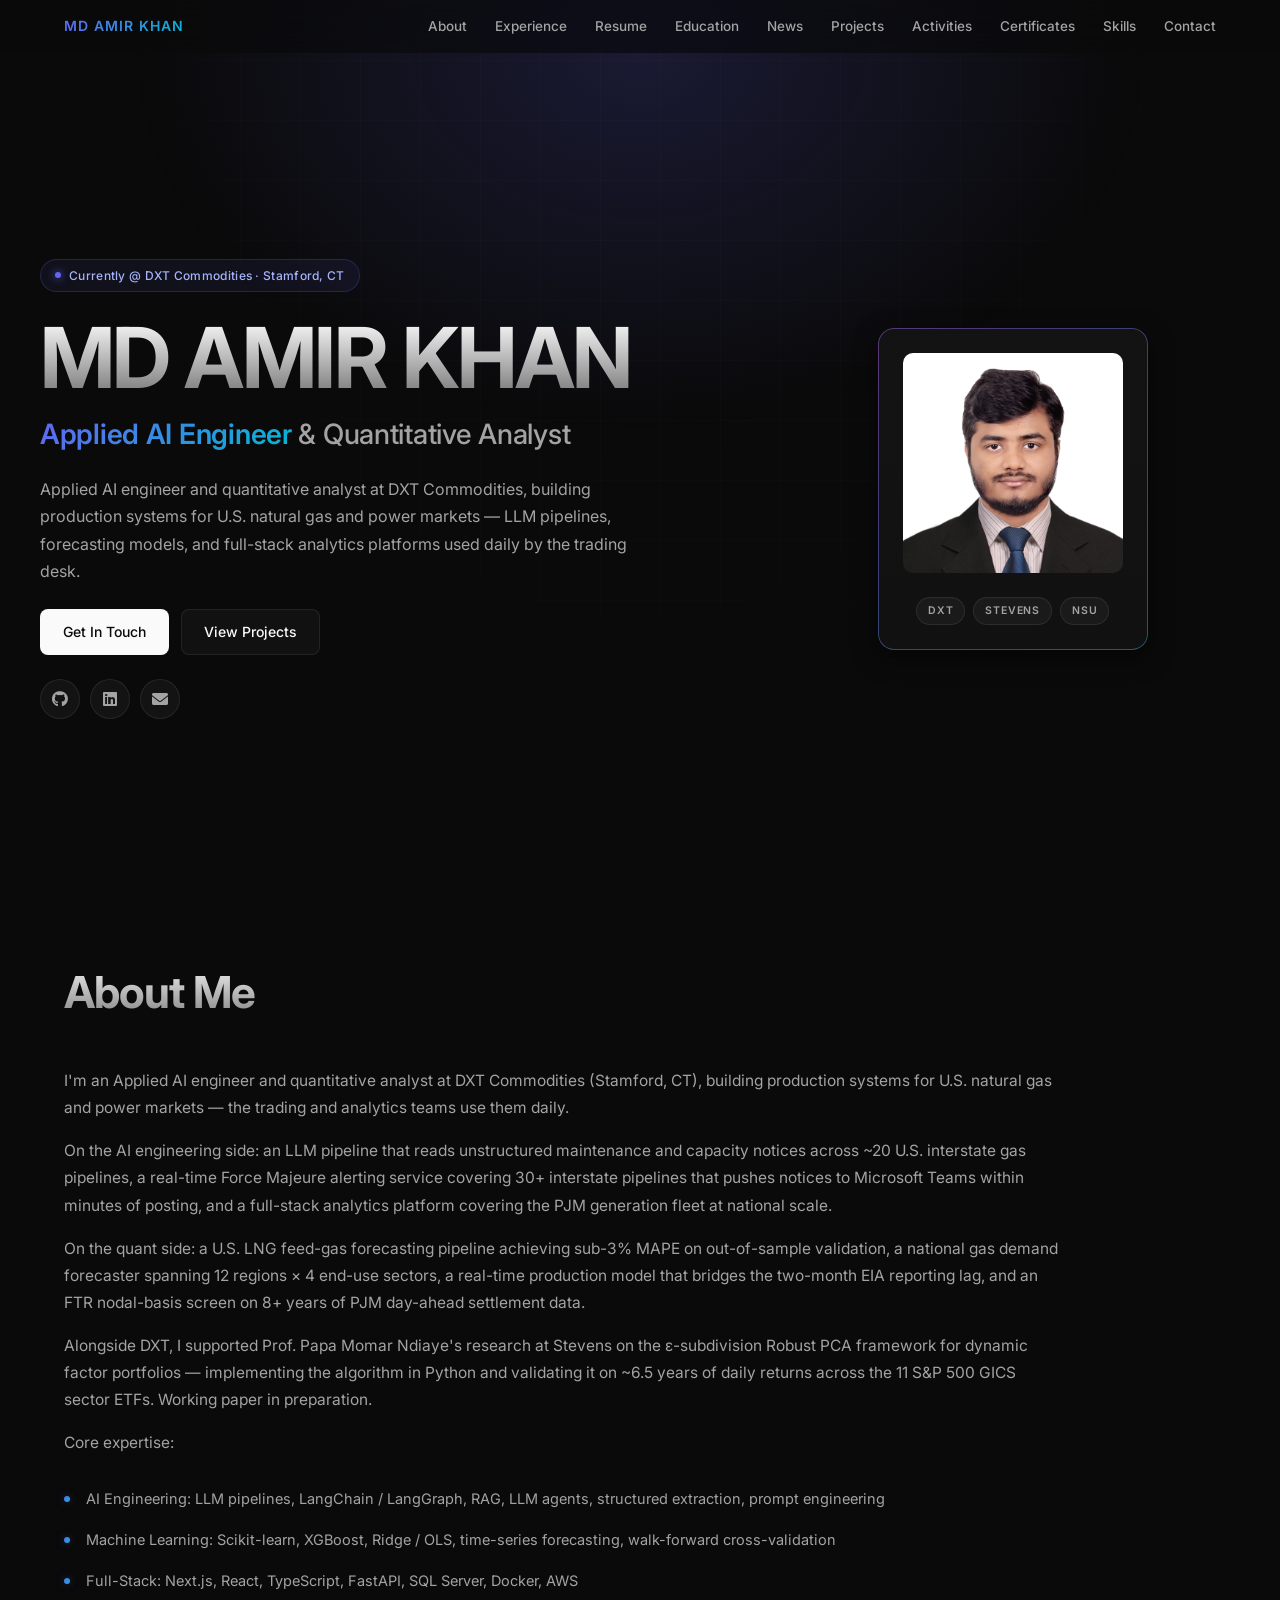
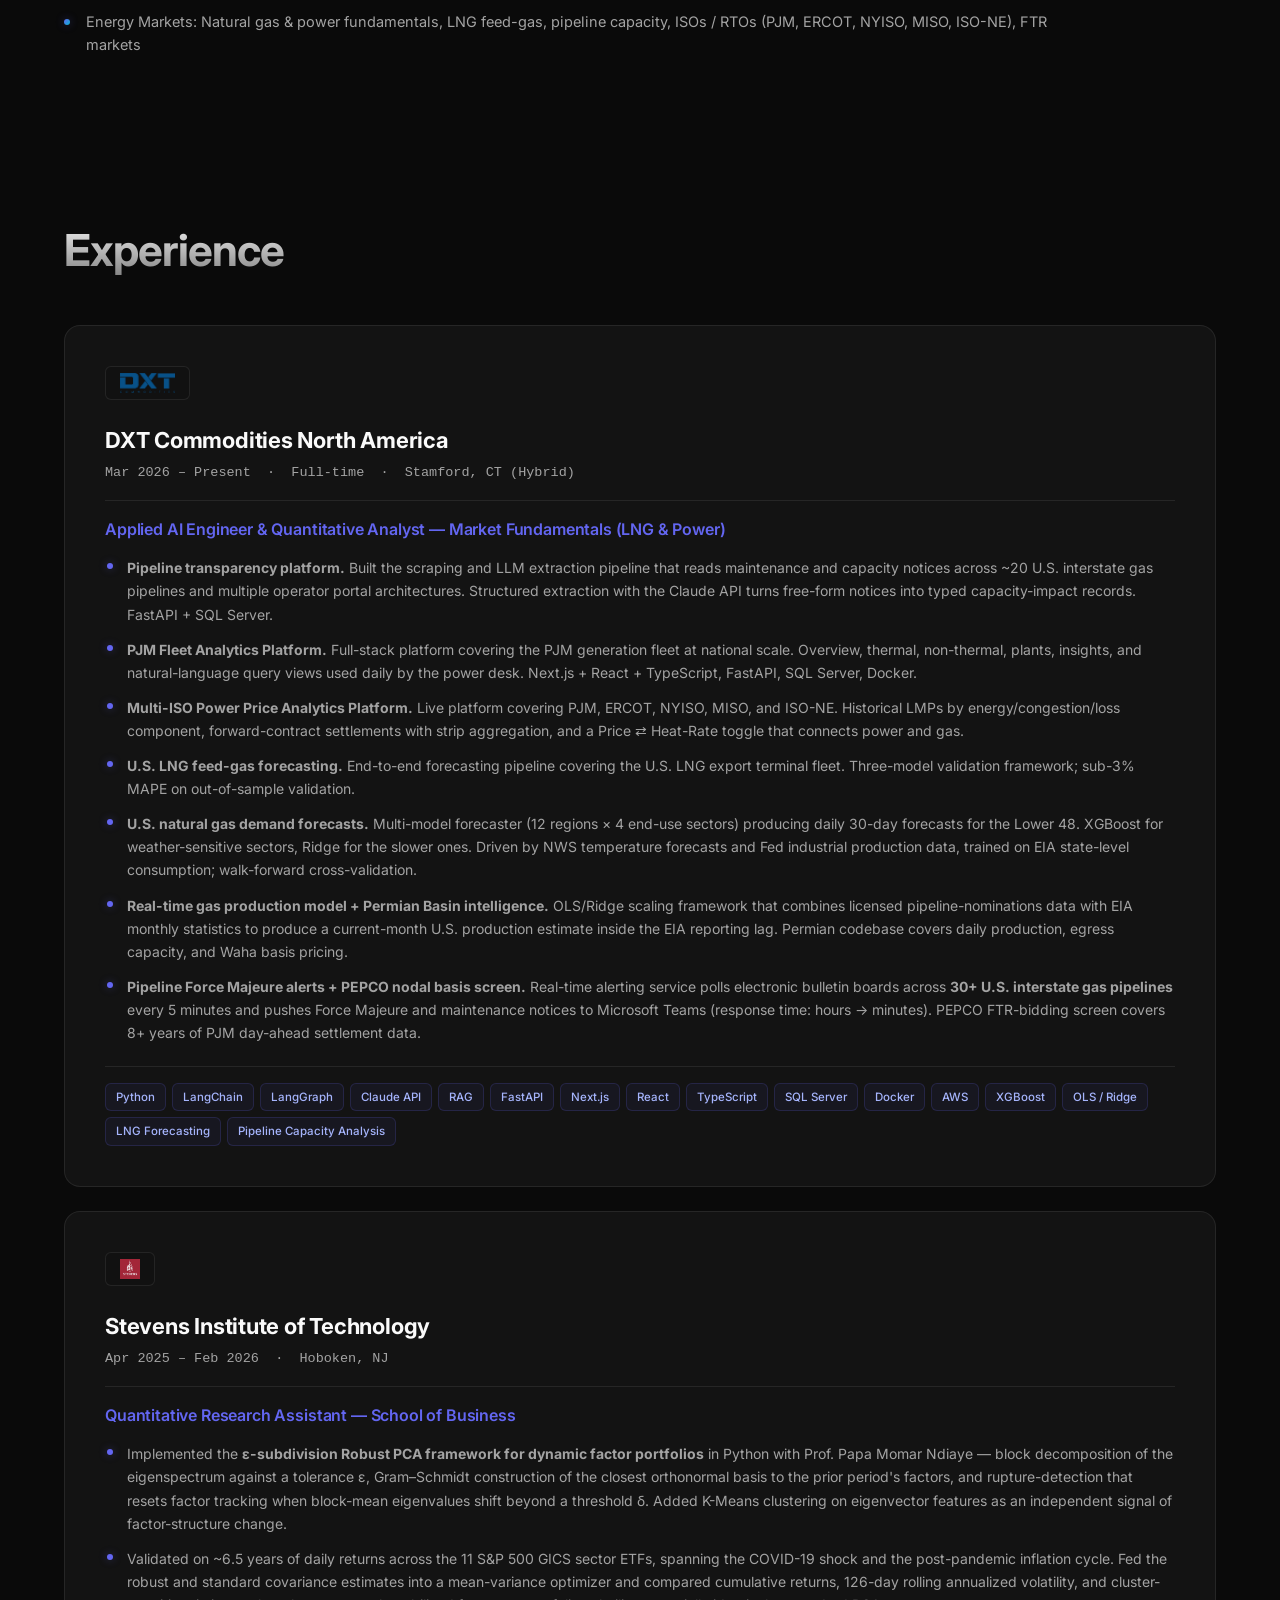
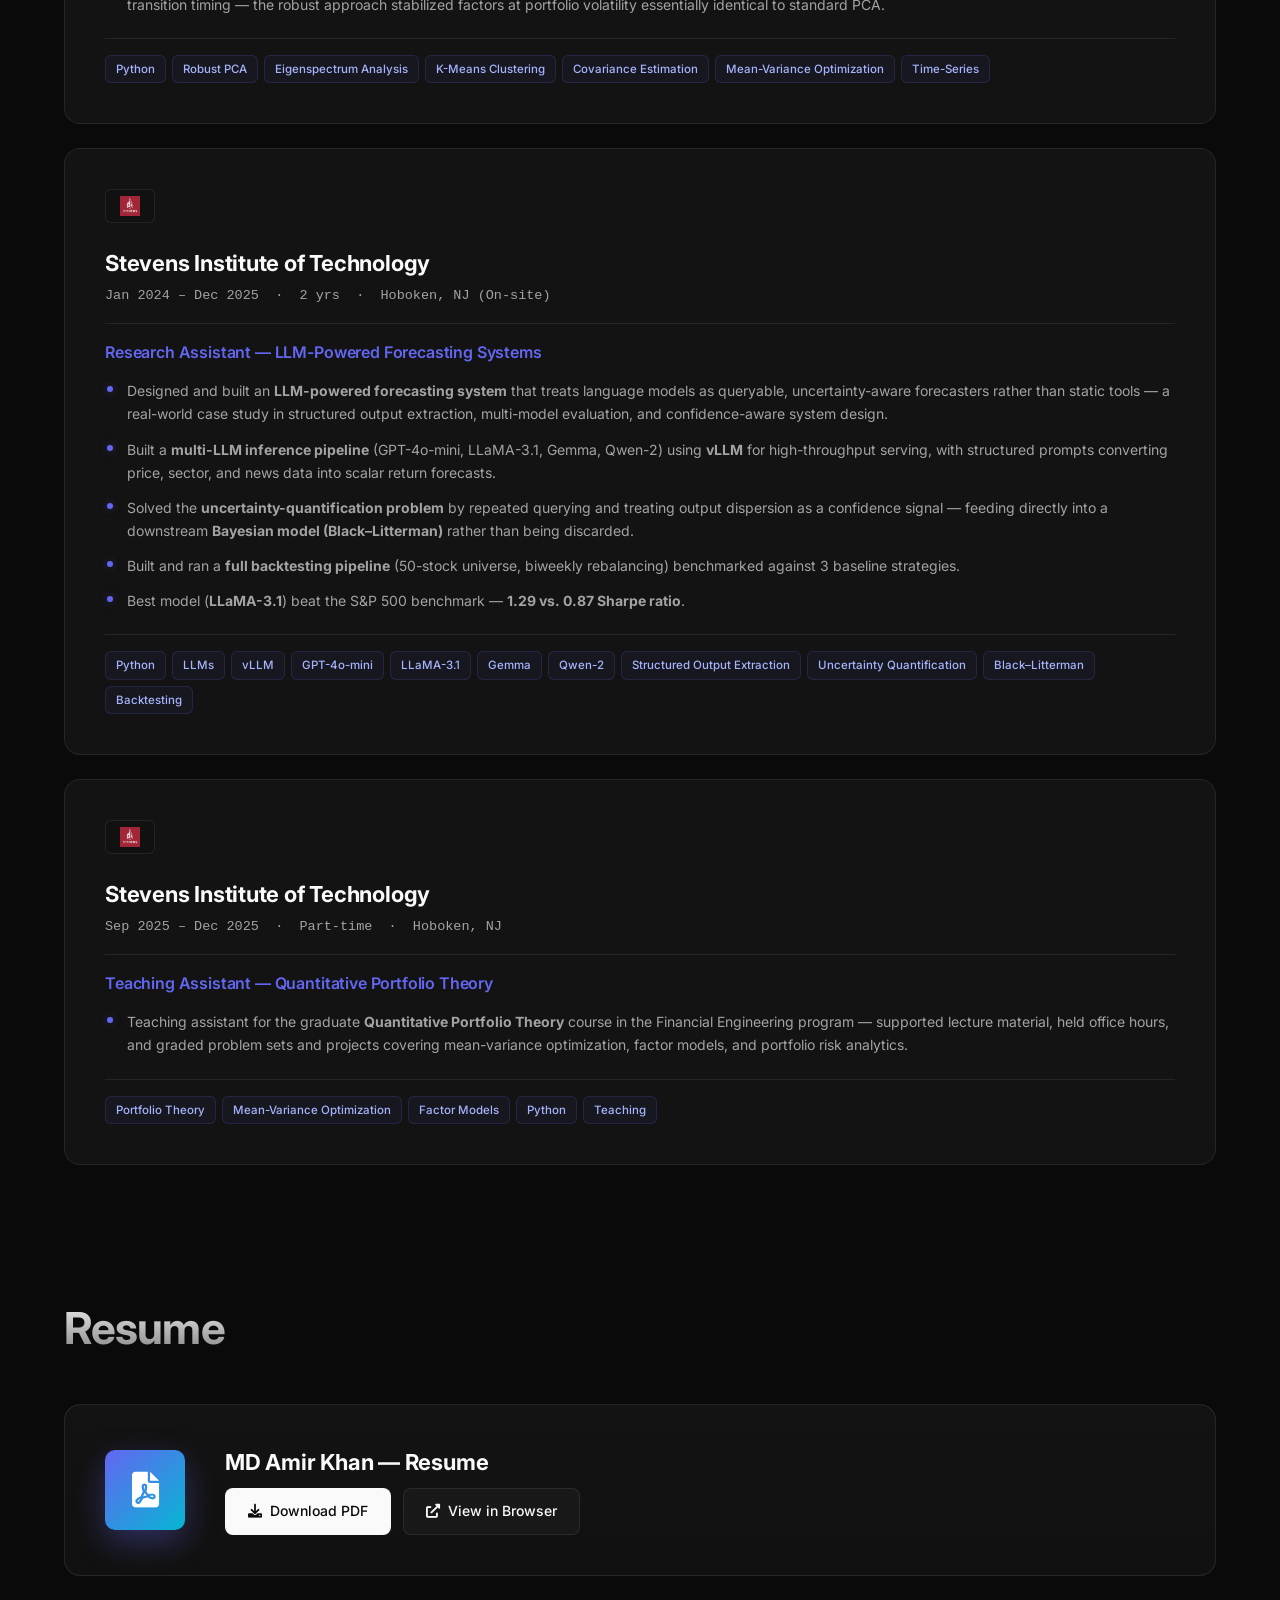
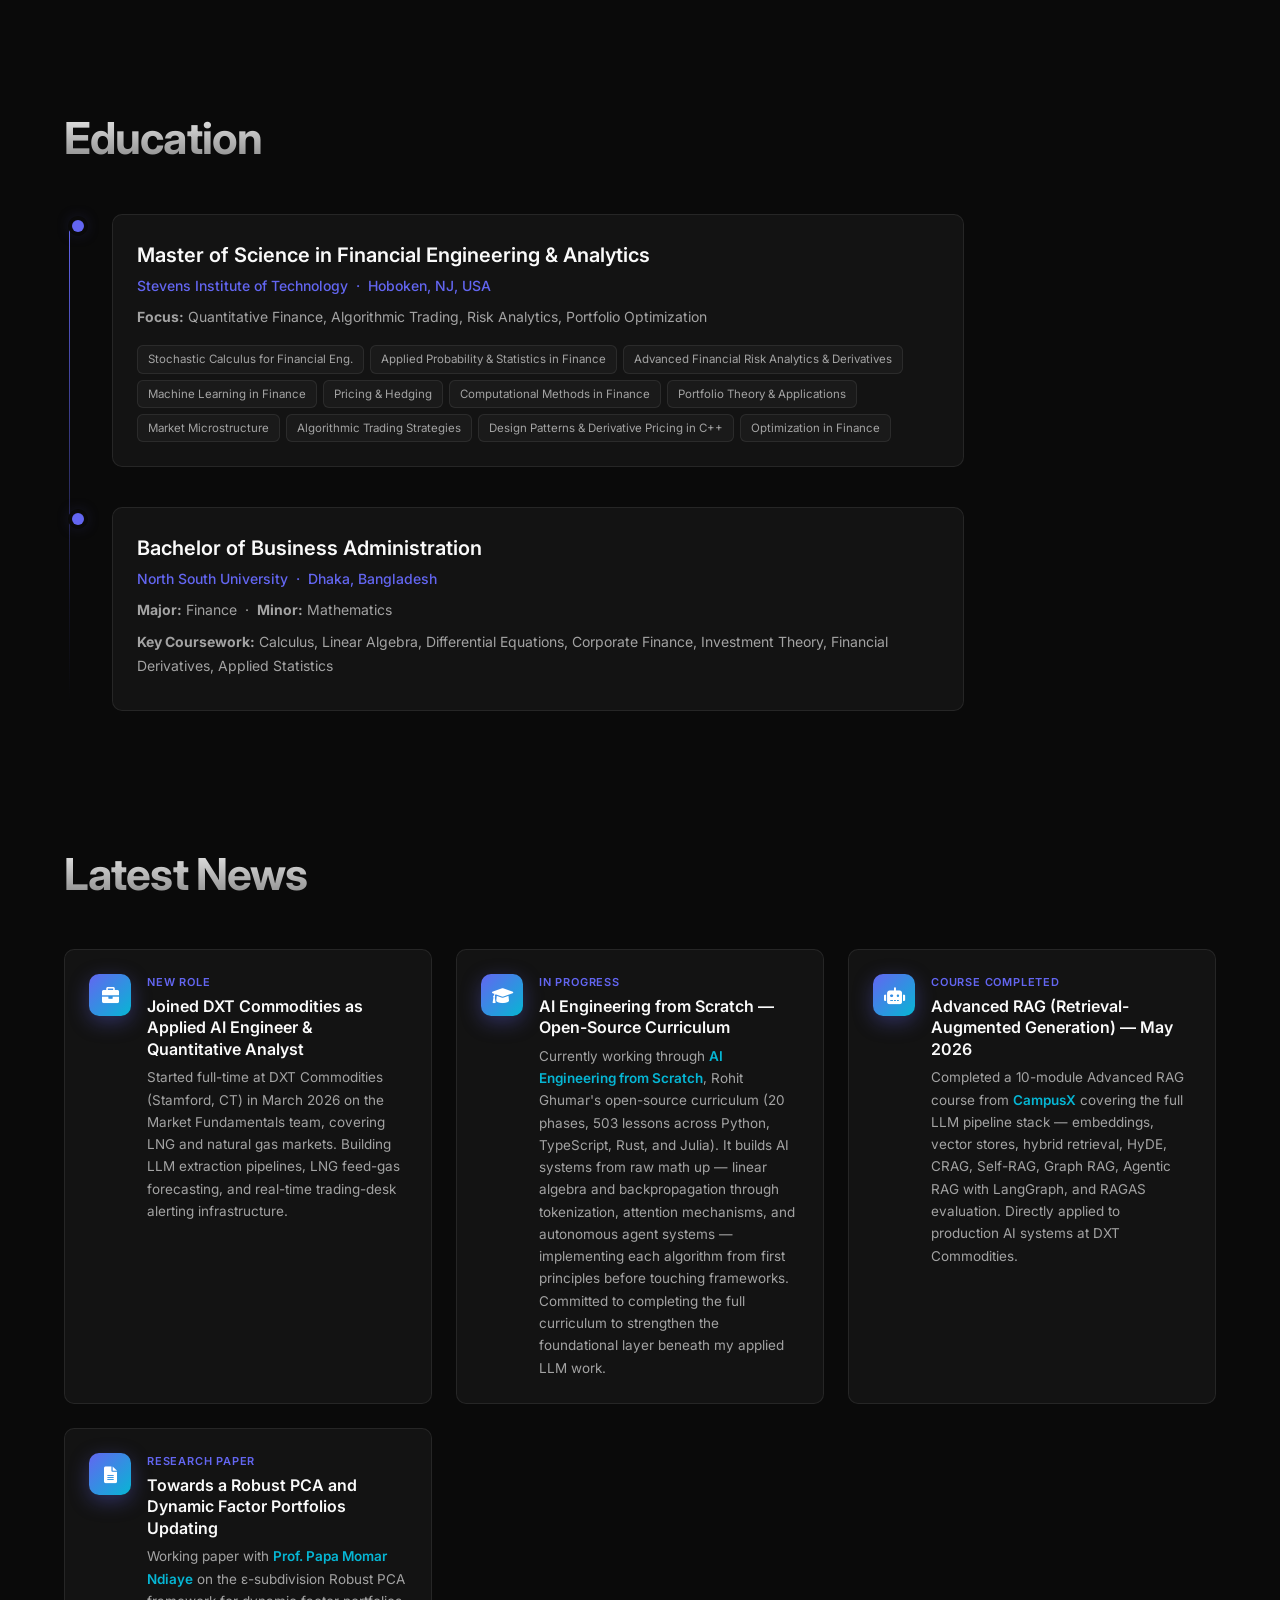
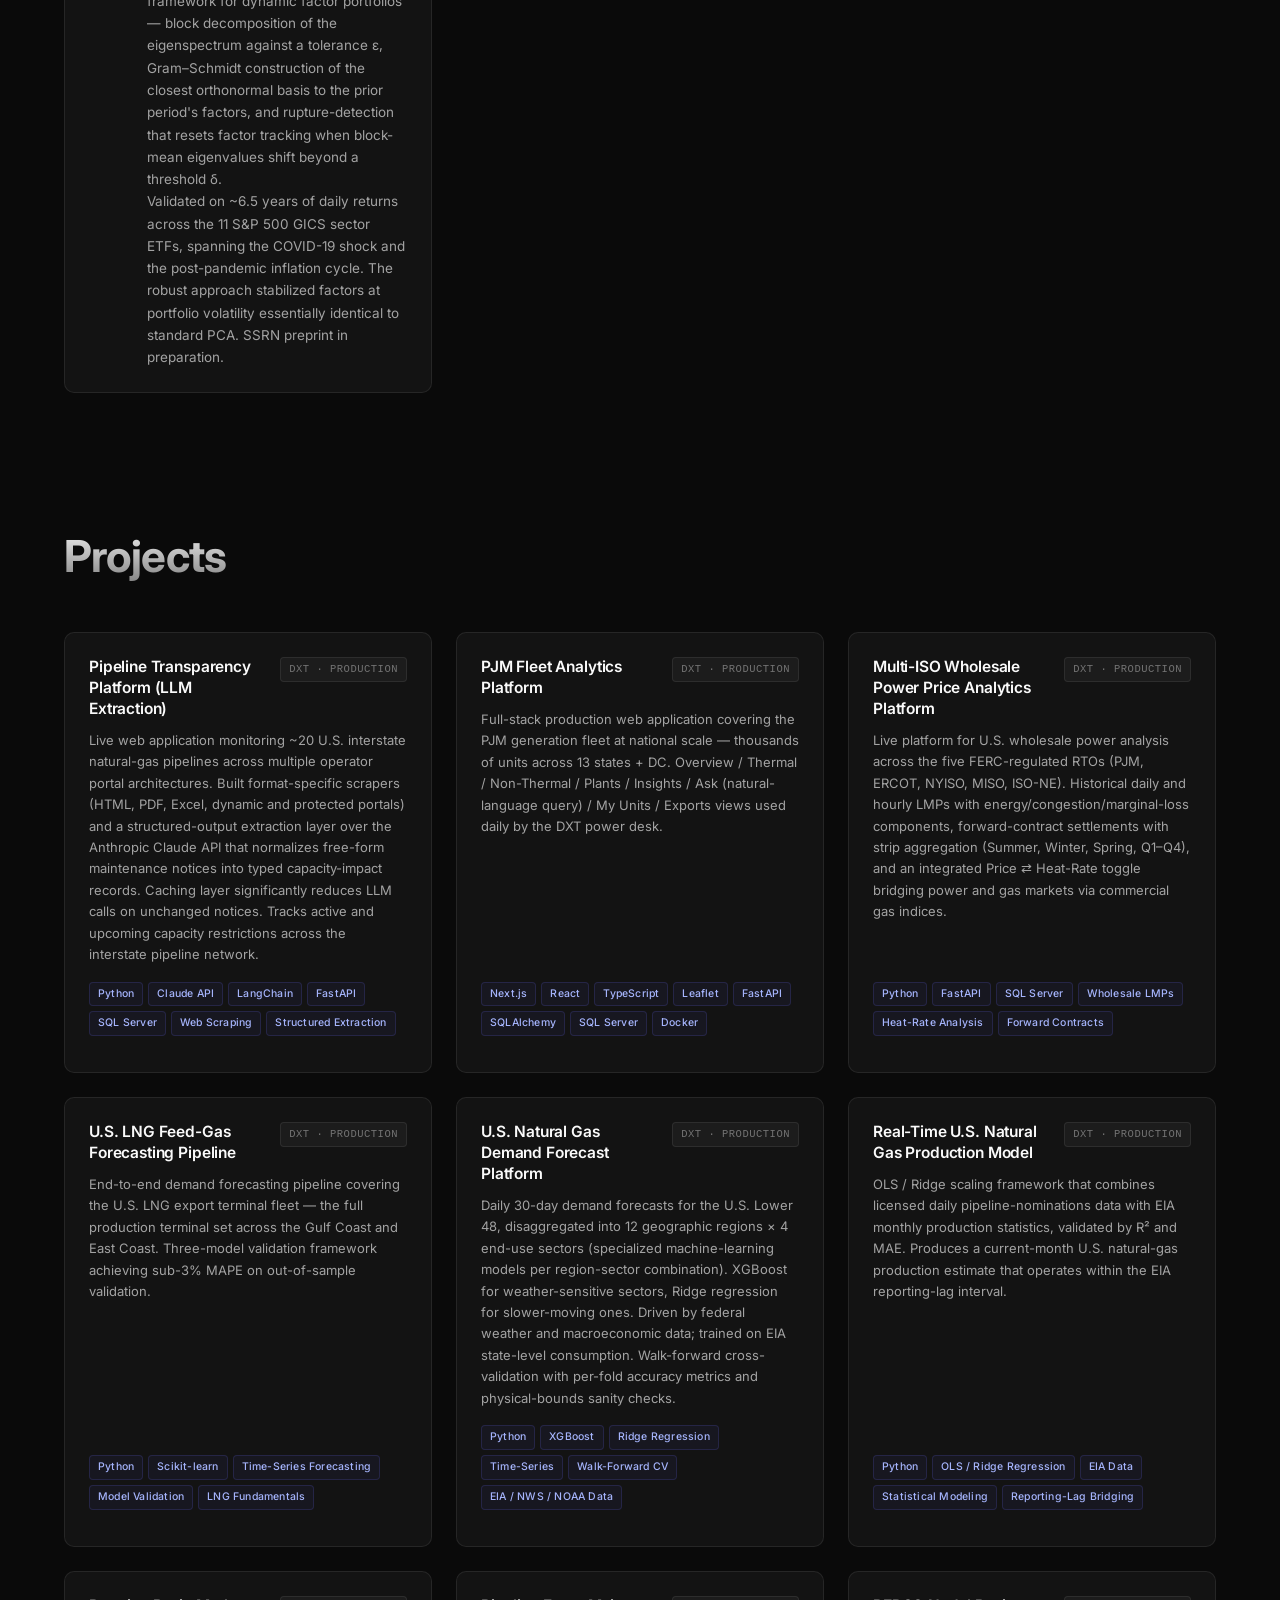
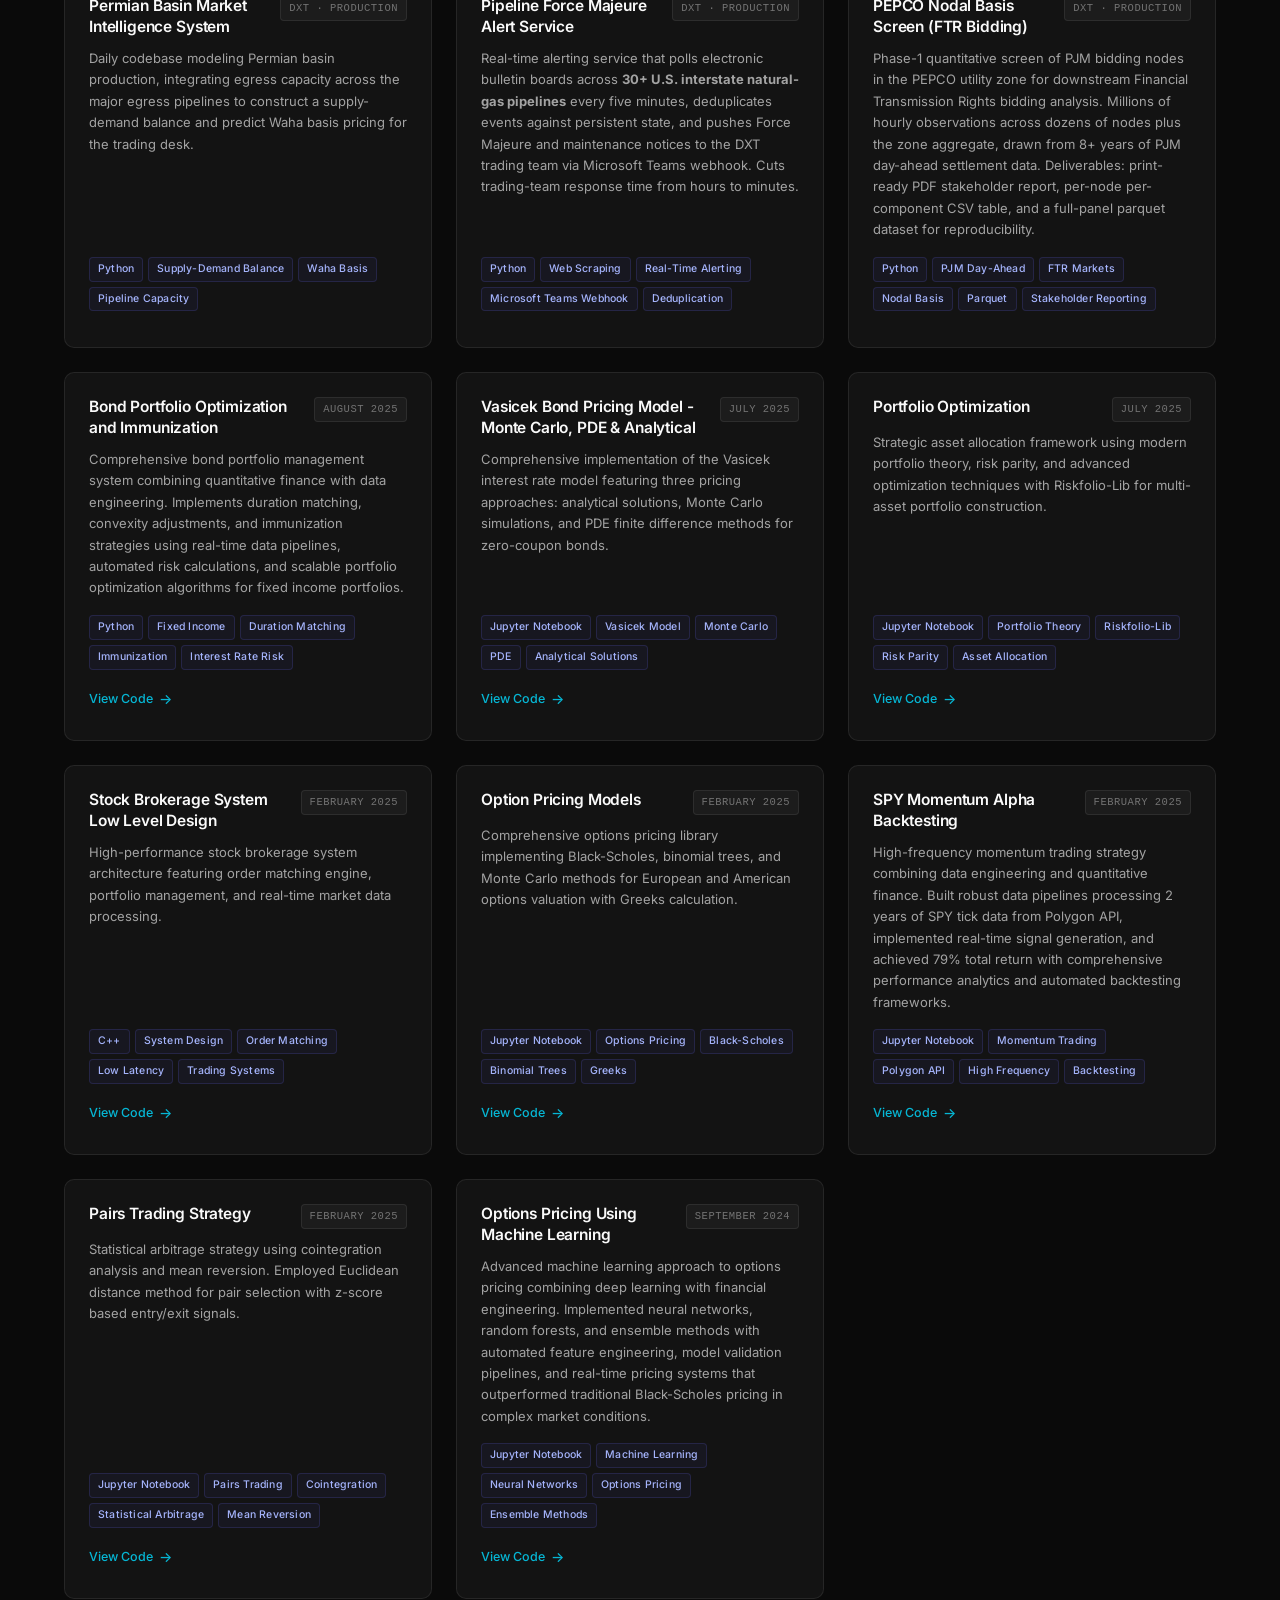
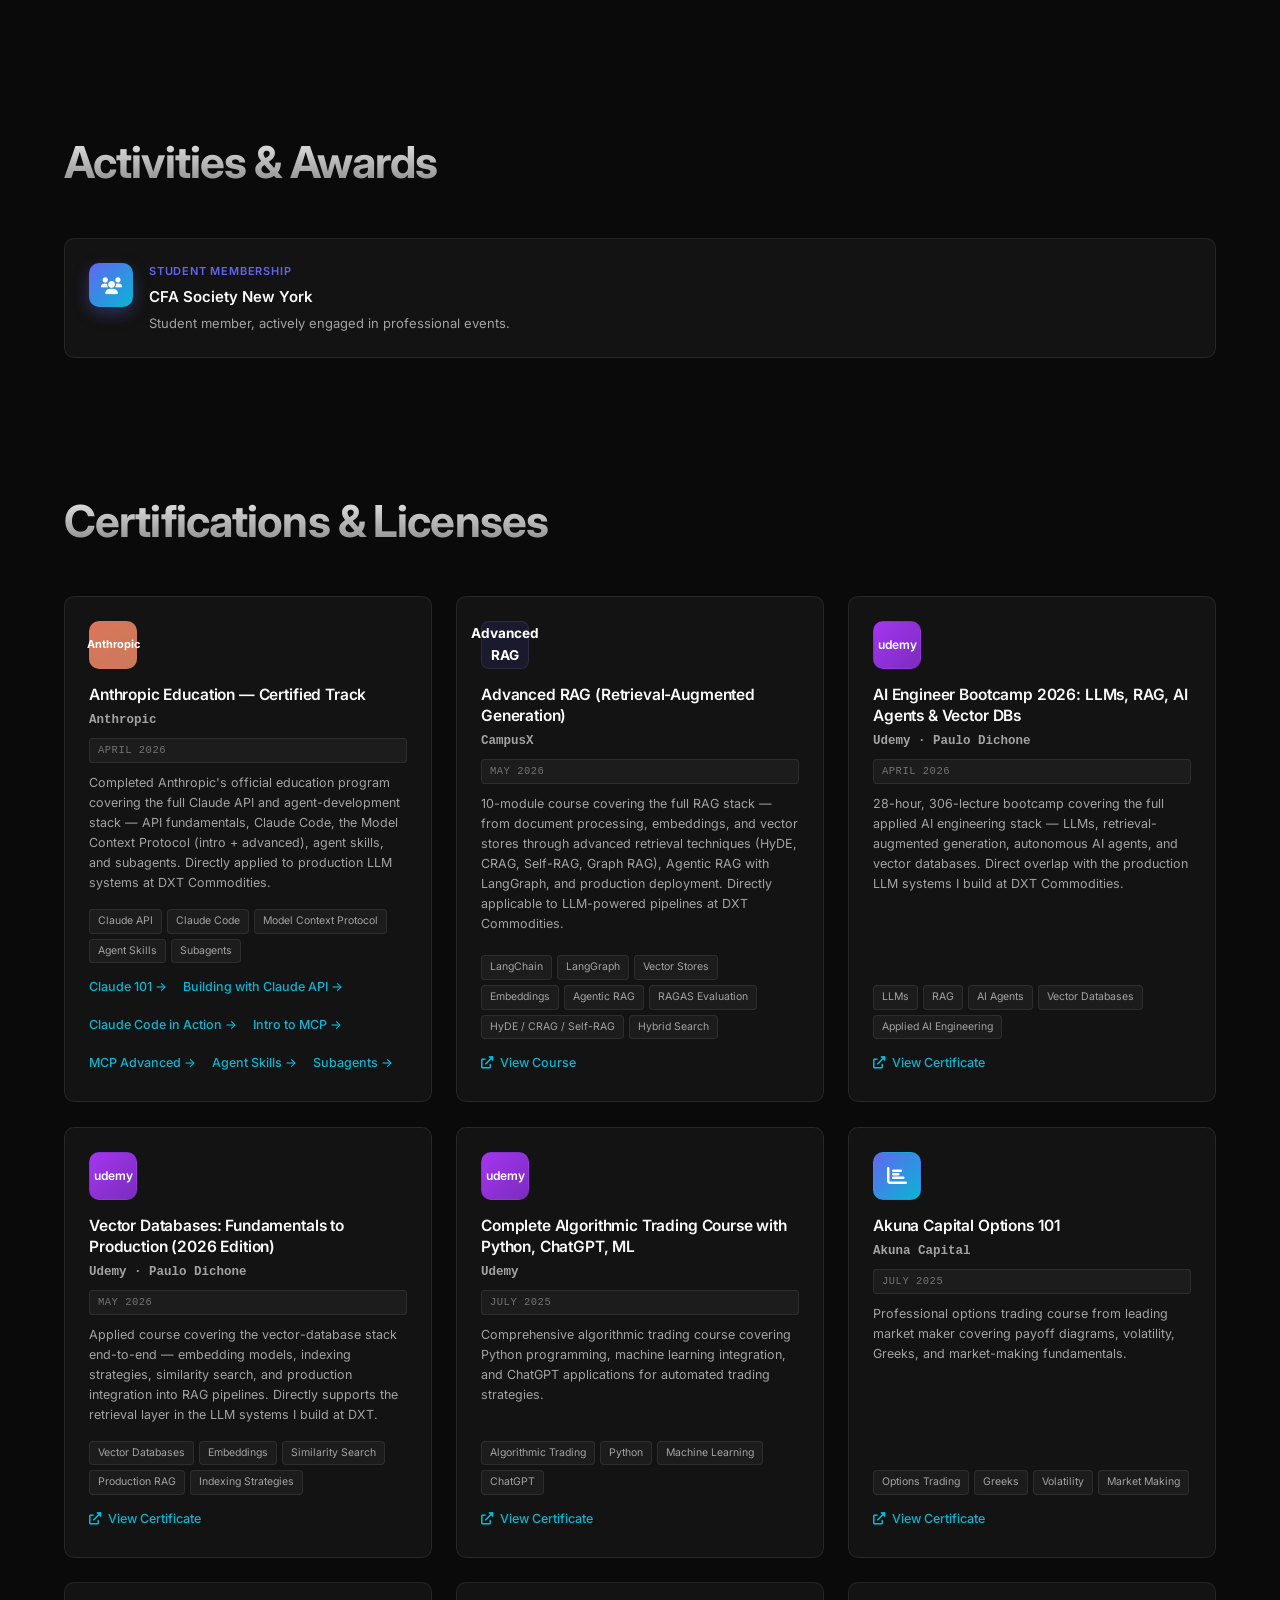
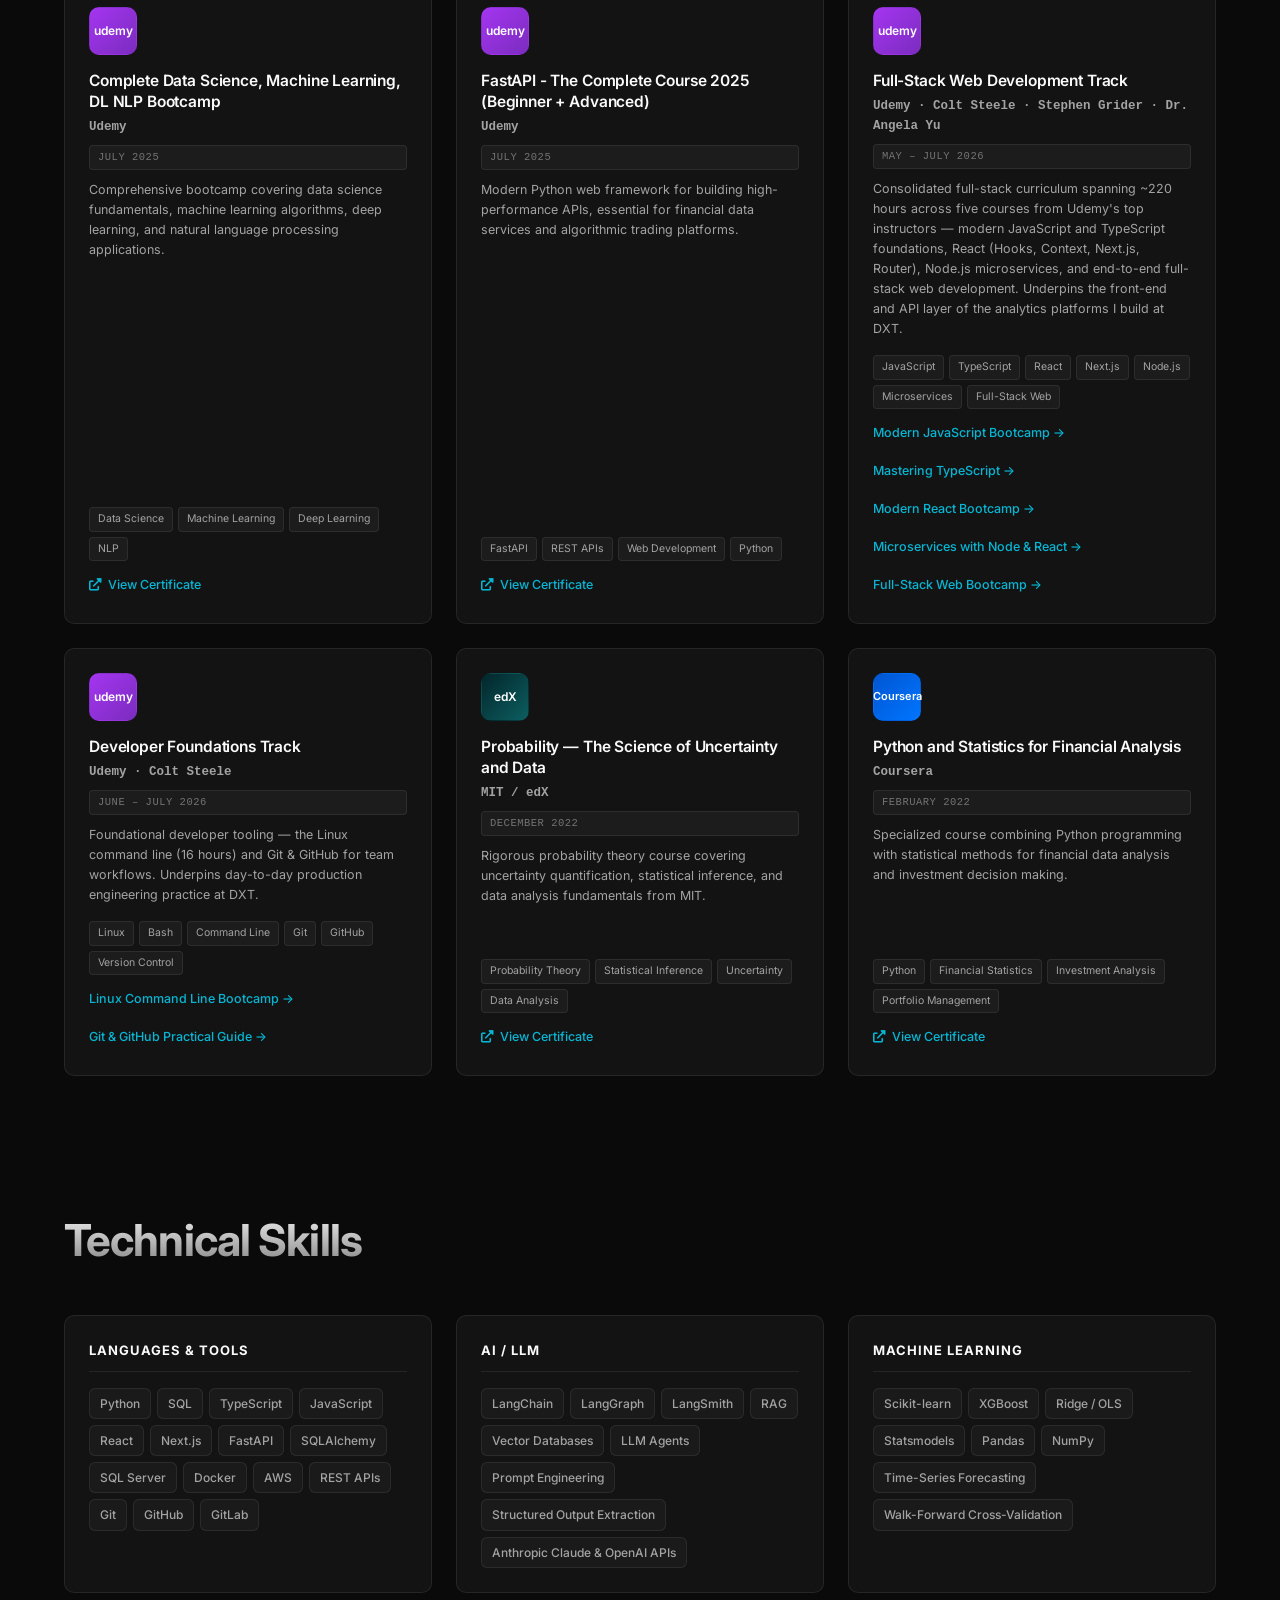
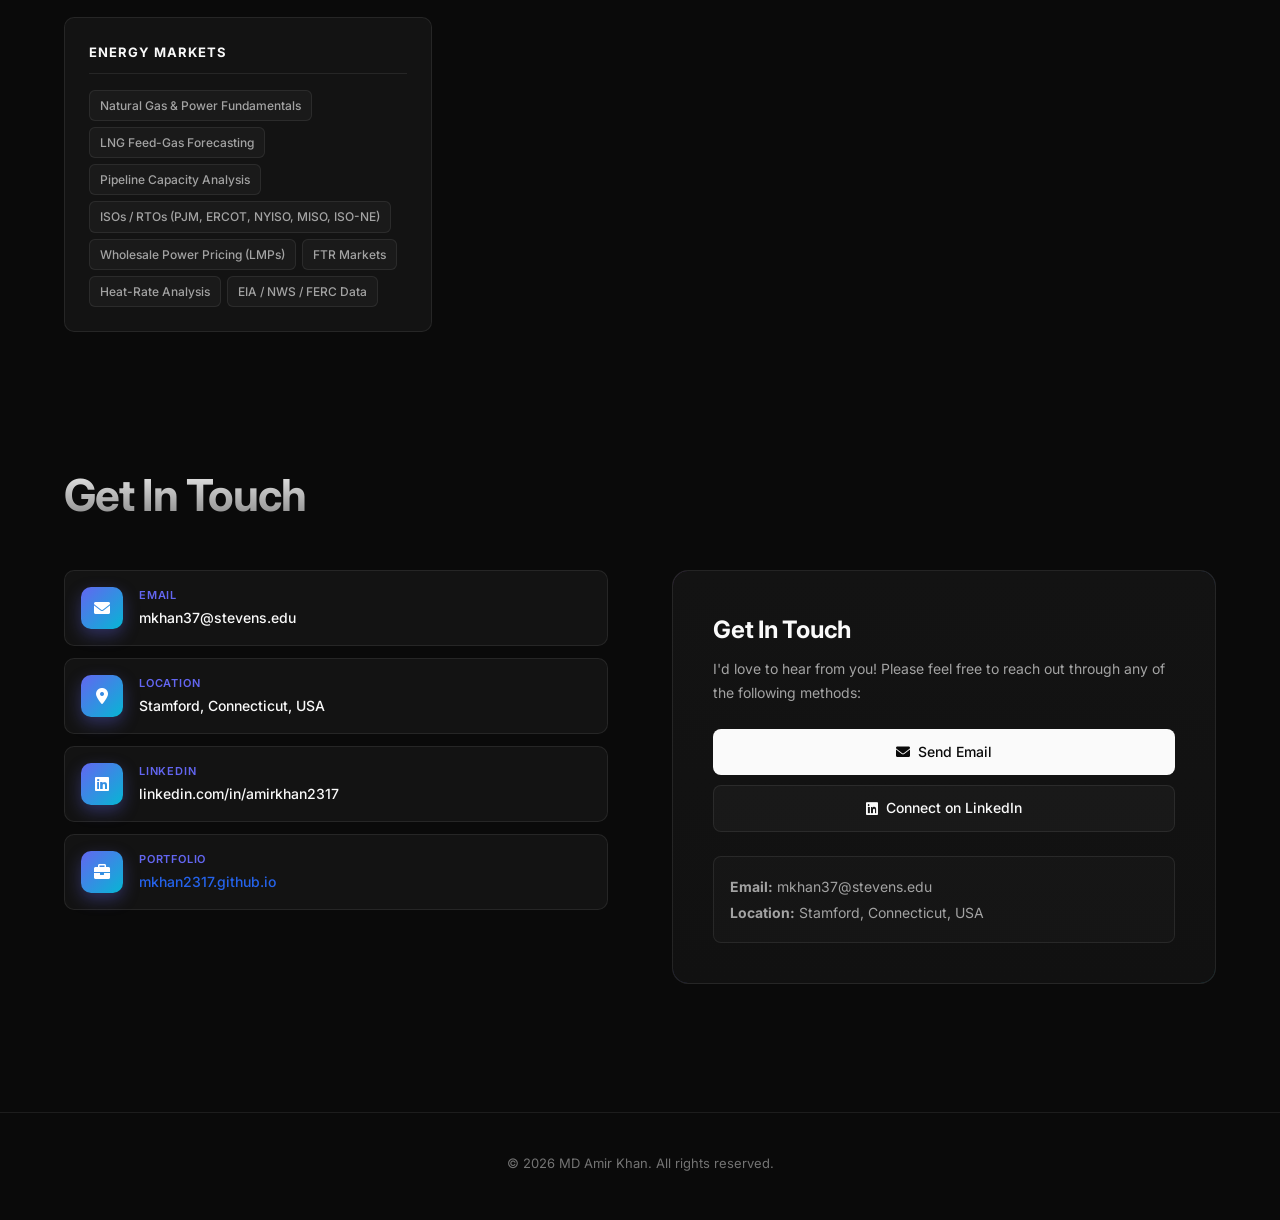
==== commit 04f8a150: "Remove description paragraph from resume card on site" ====
--- a/index.html
+++ b/index.html
@@ -230,7 +230,6 @@
                     </div>
                     <div class="resume-content">
                         <h3>MD Amir Khan — Resume</h3>
-                        <p>Applied AI engineer &amp; quantitative analyst · U.S. natural gas &amp; power markets. Full detail on my DXT work, Stevens Robust PCA research, education, and technical skills.</p>
                         <div class="resume-actions">
                             <a href="Md_Amir_Khan_Resume.pdf" download class="btn btn-primary">
                                 <i class="fas fa-download"></i> Download PDF
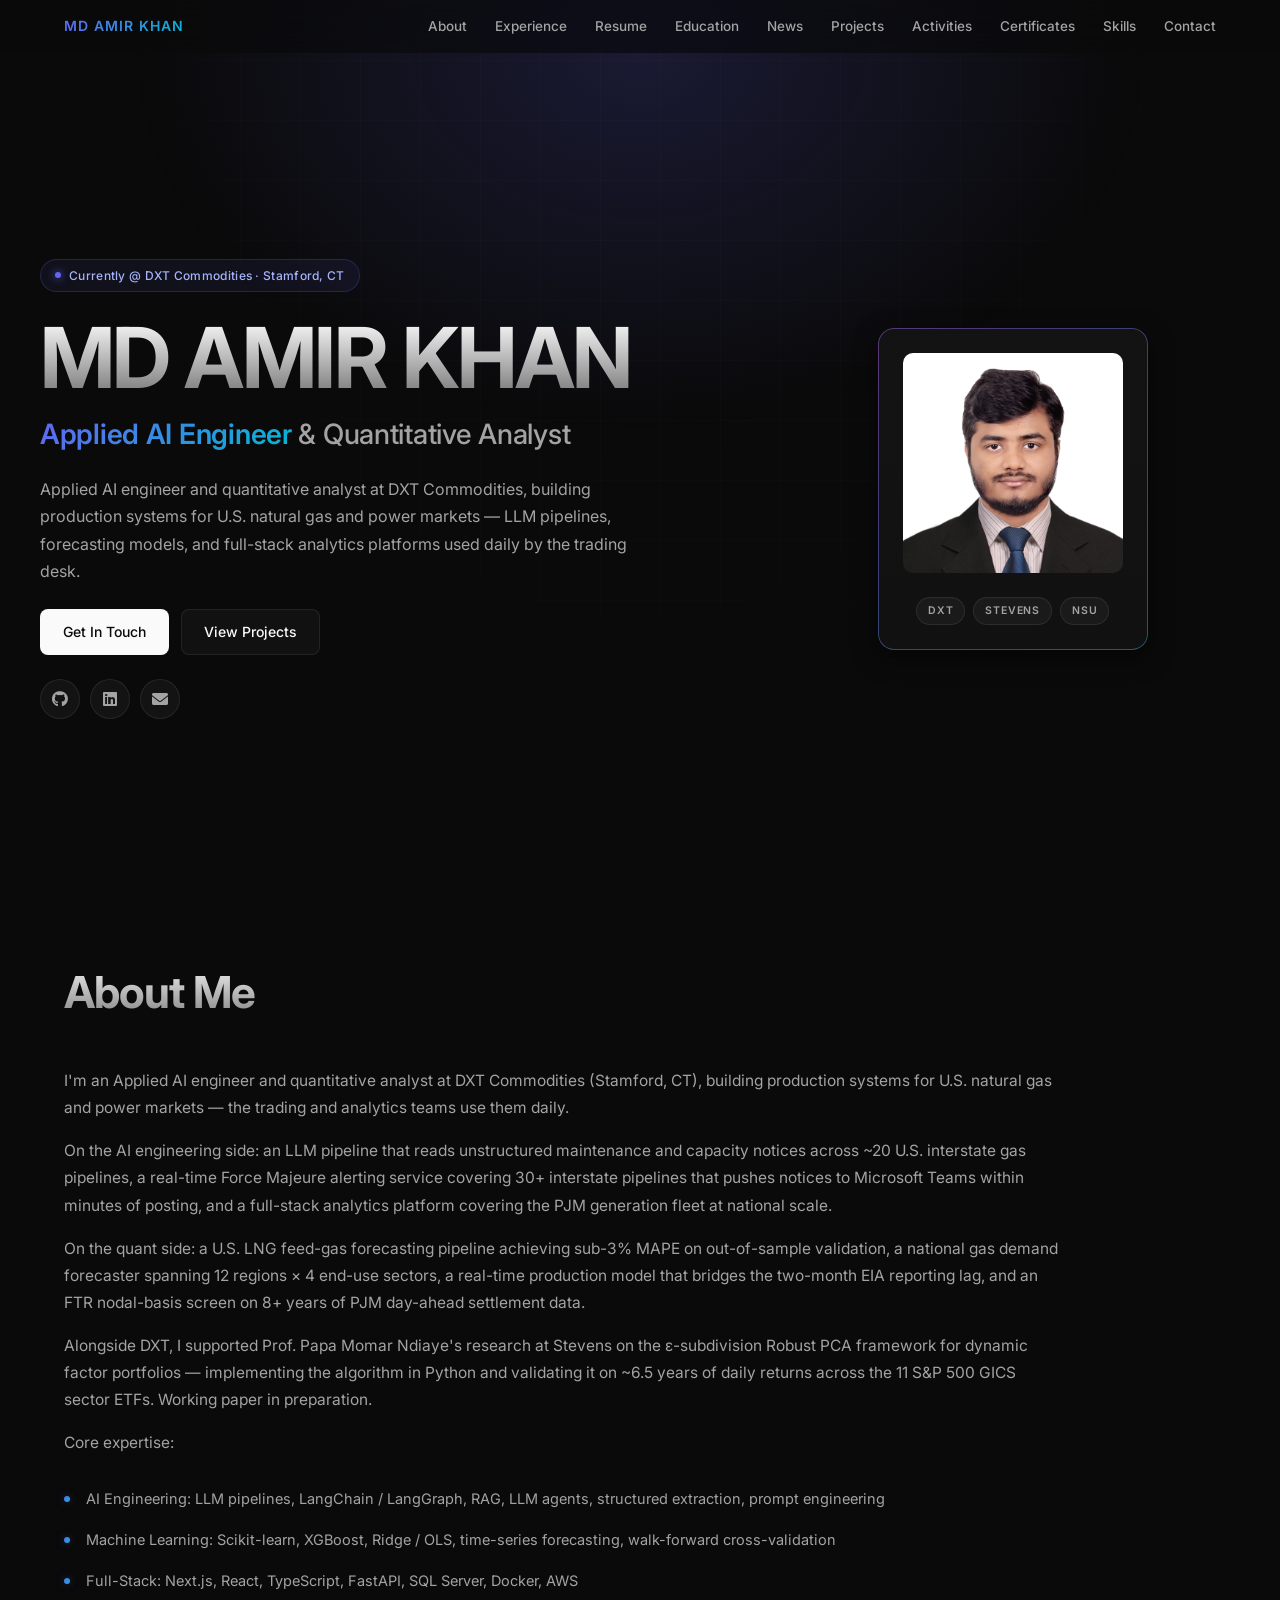
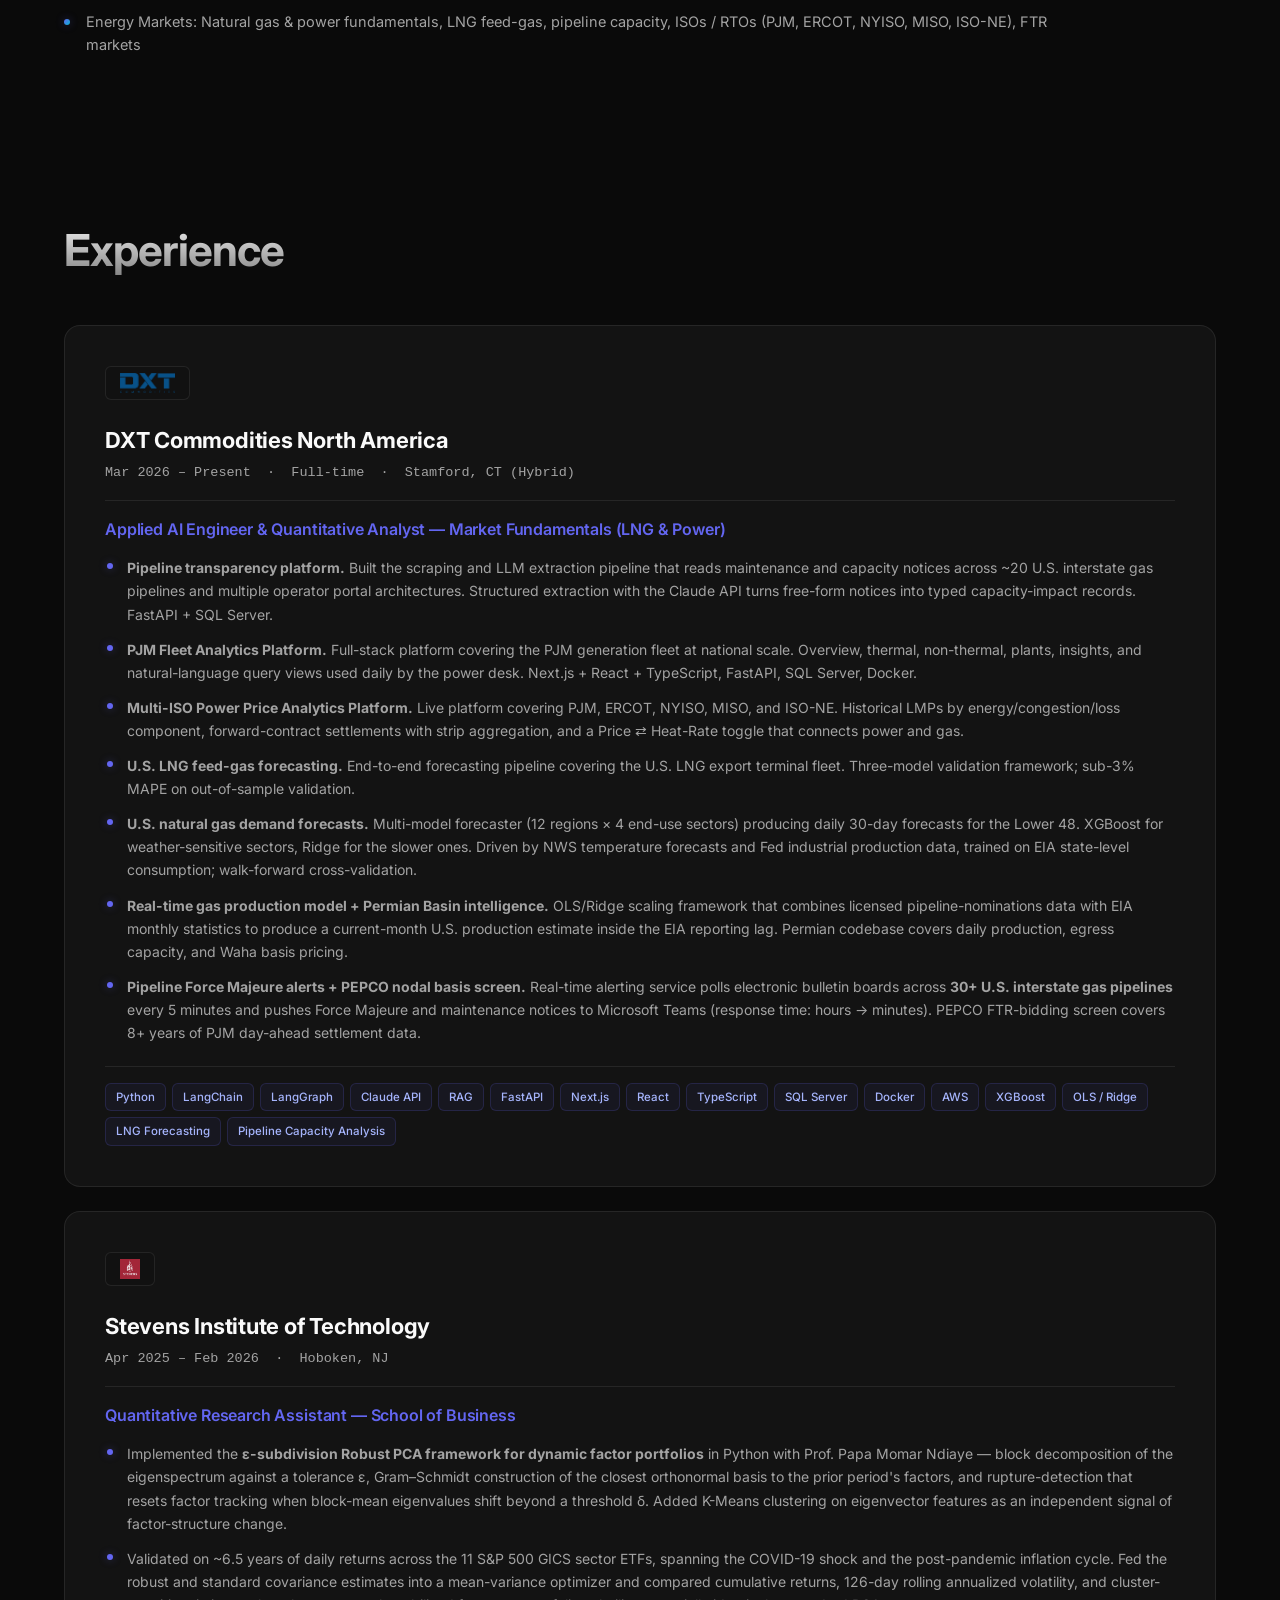
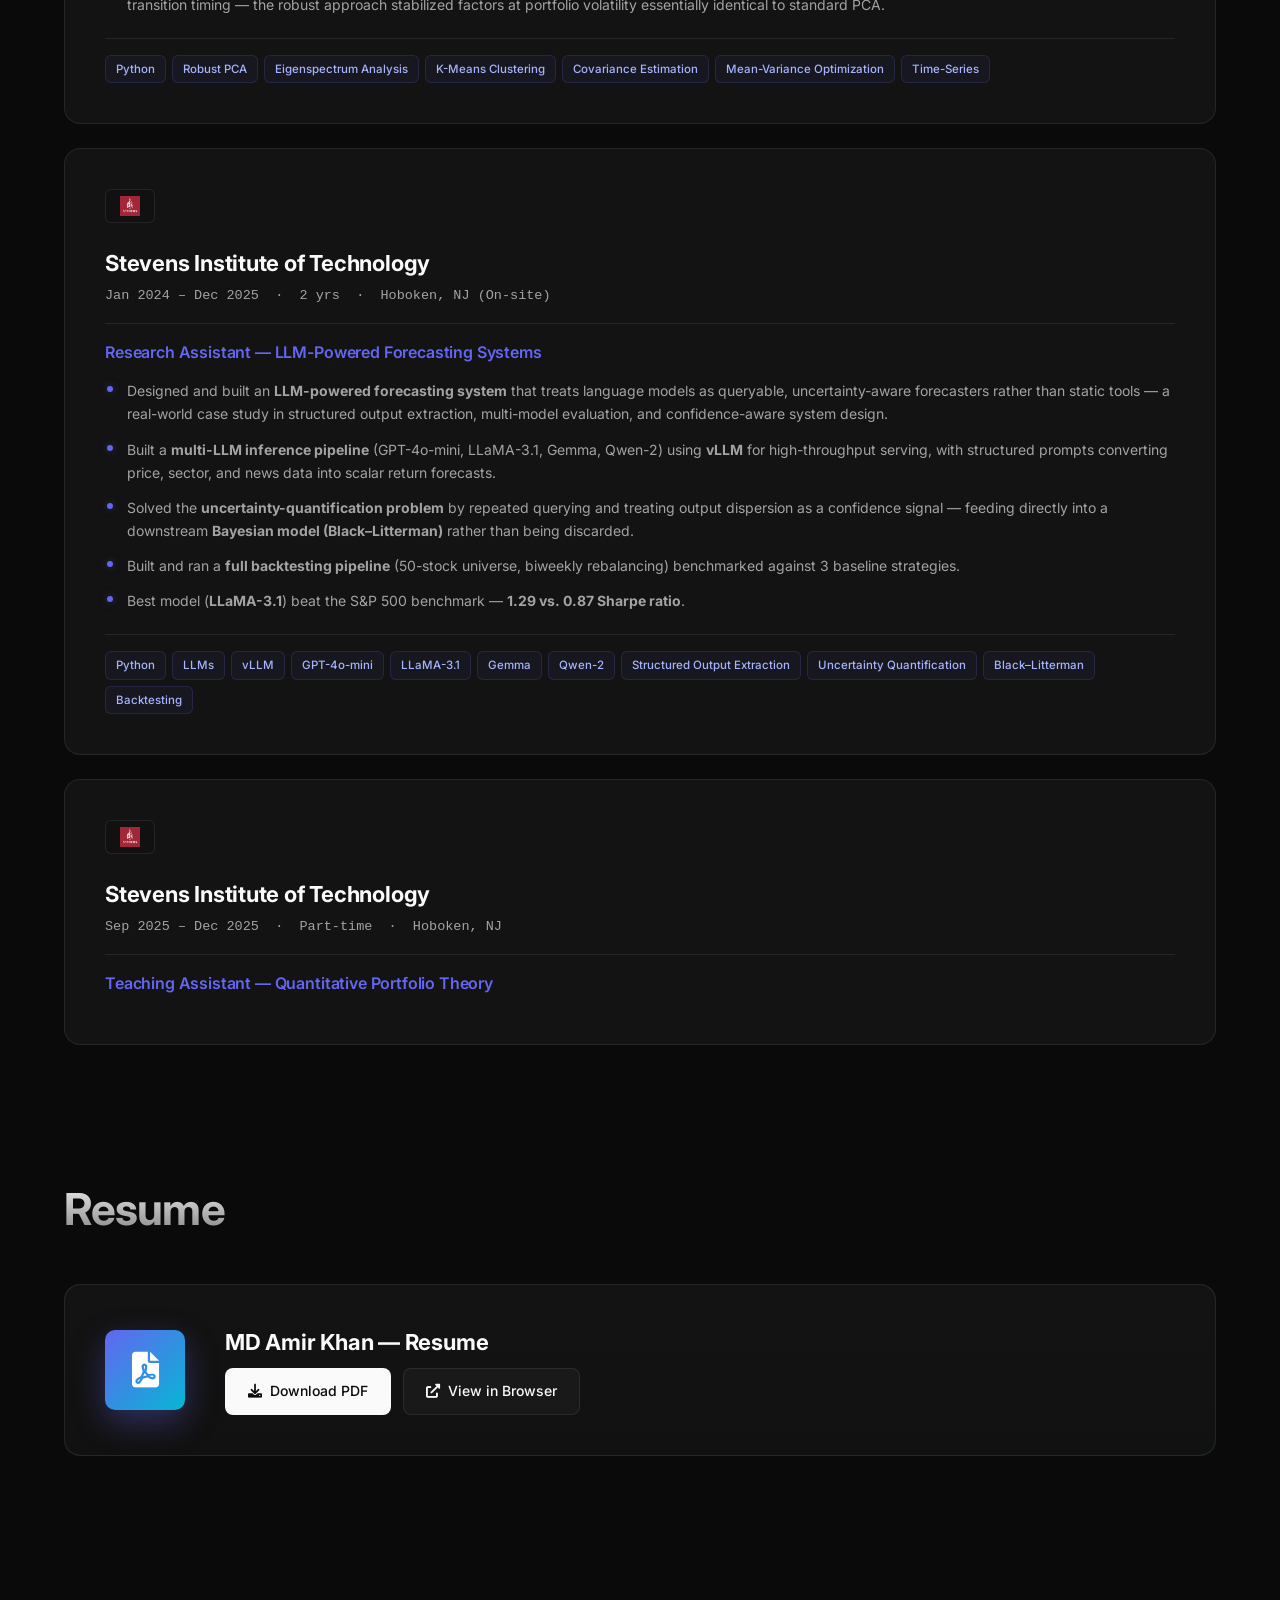
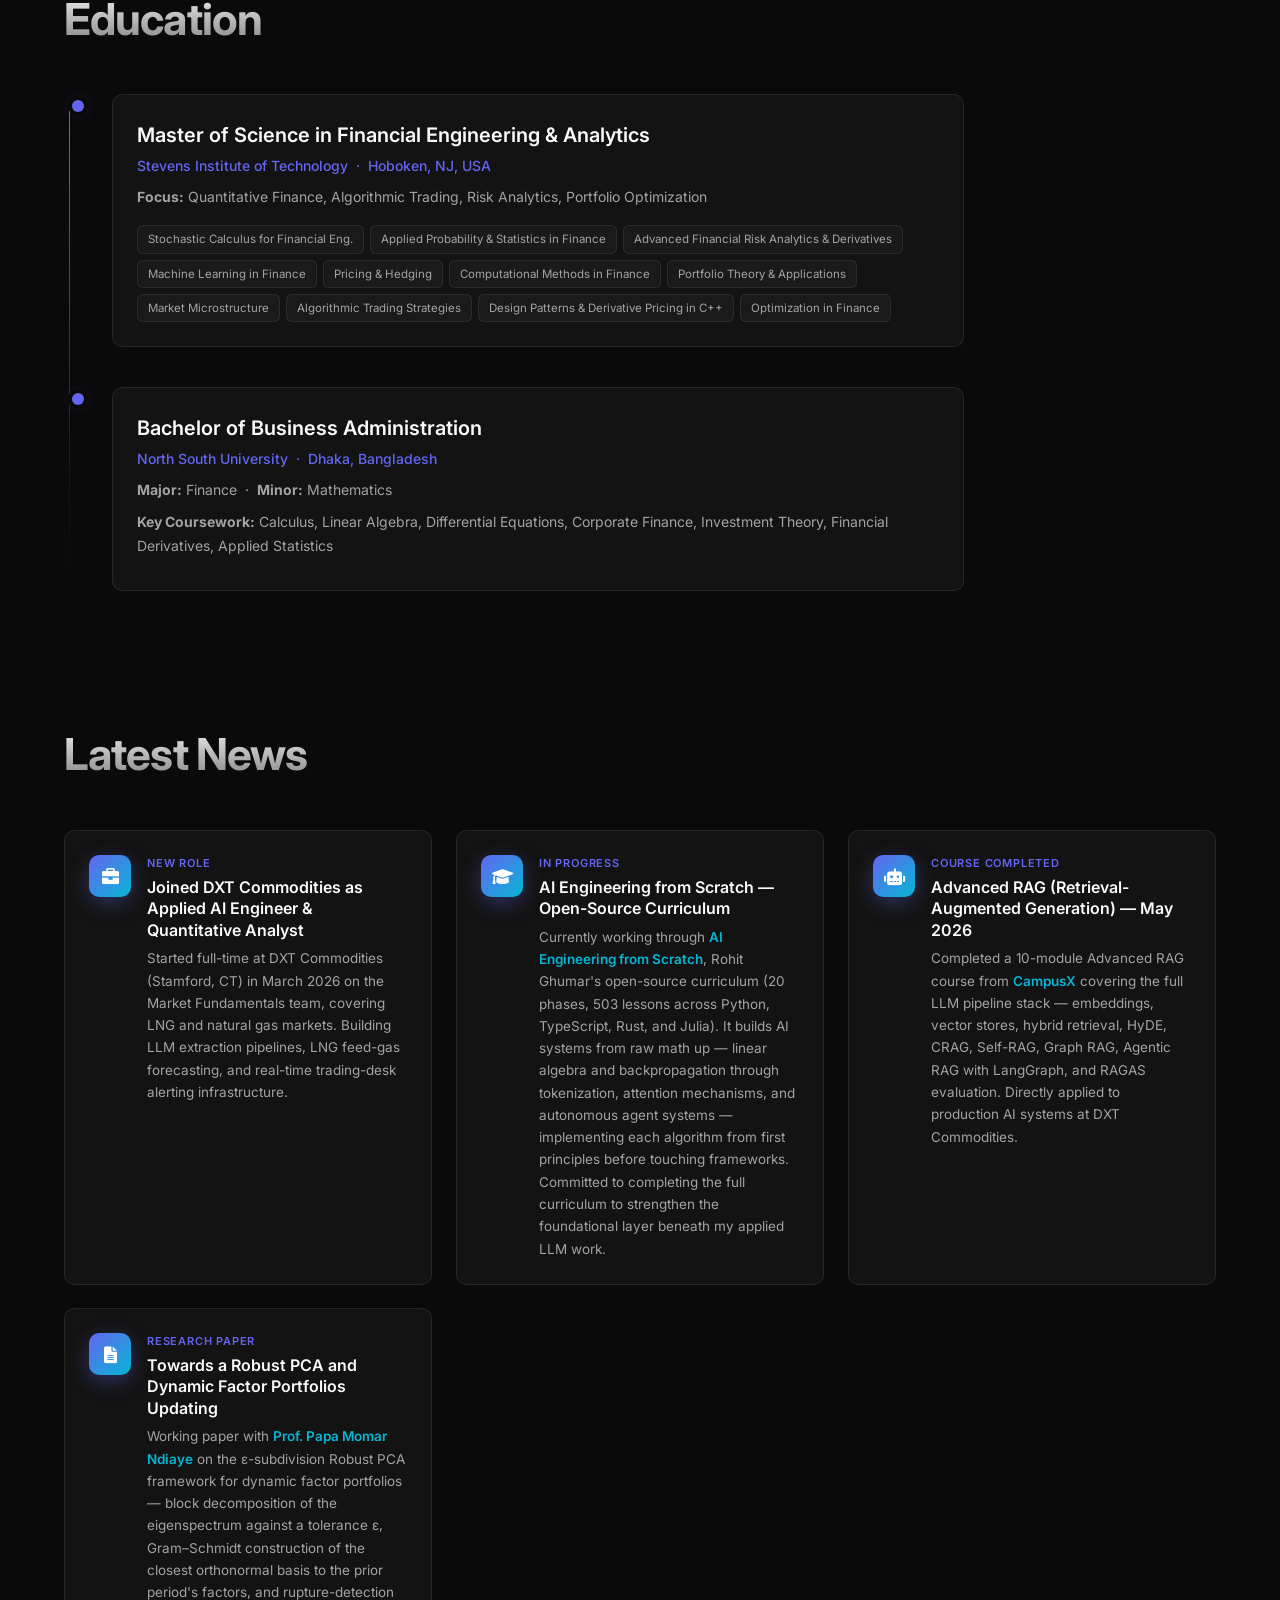
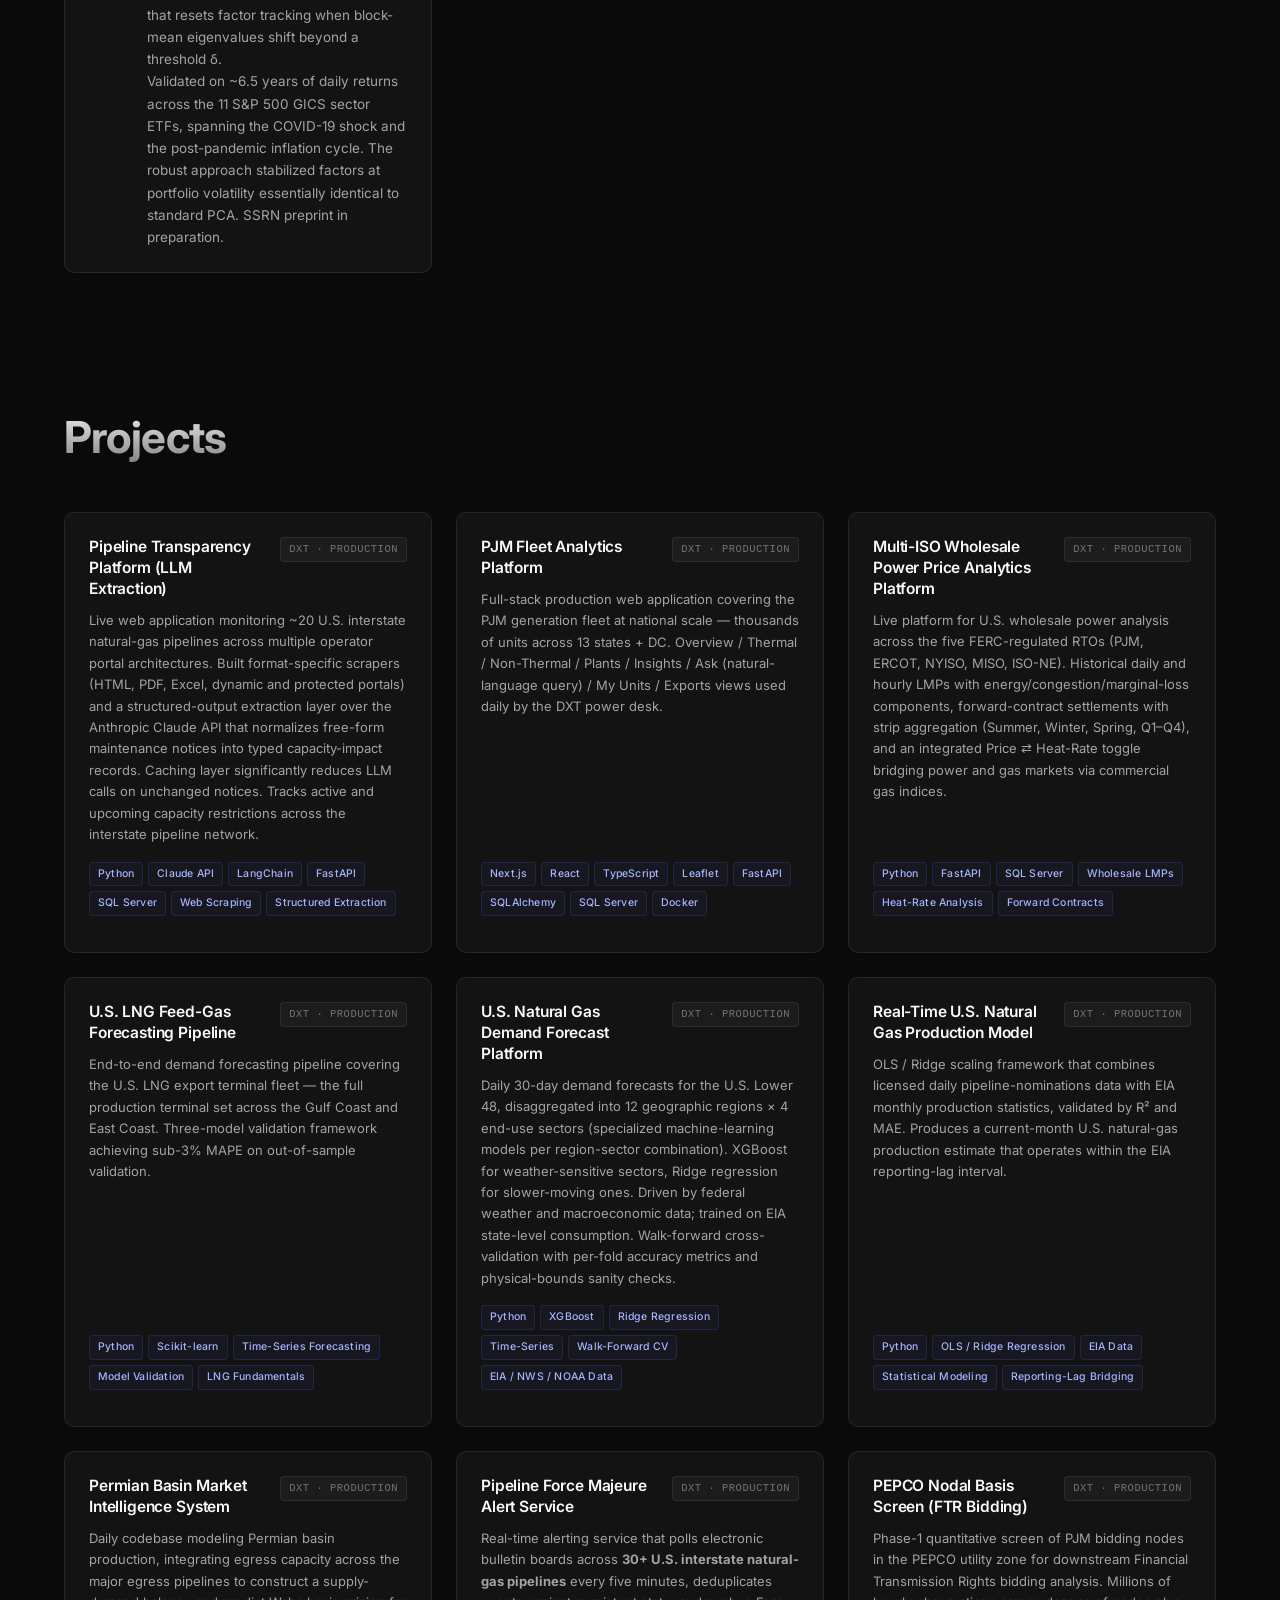
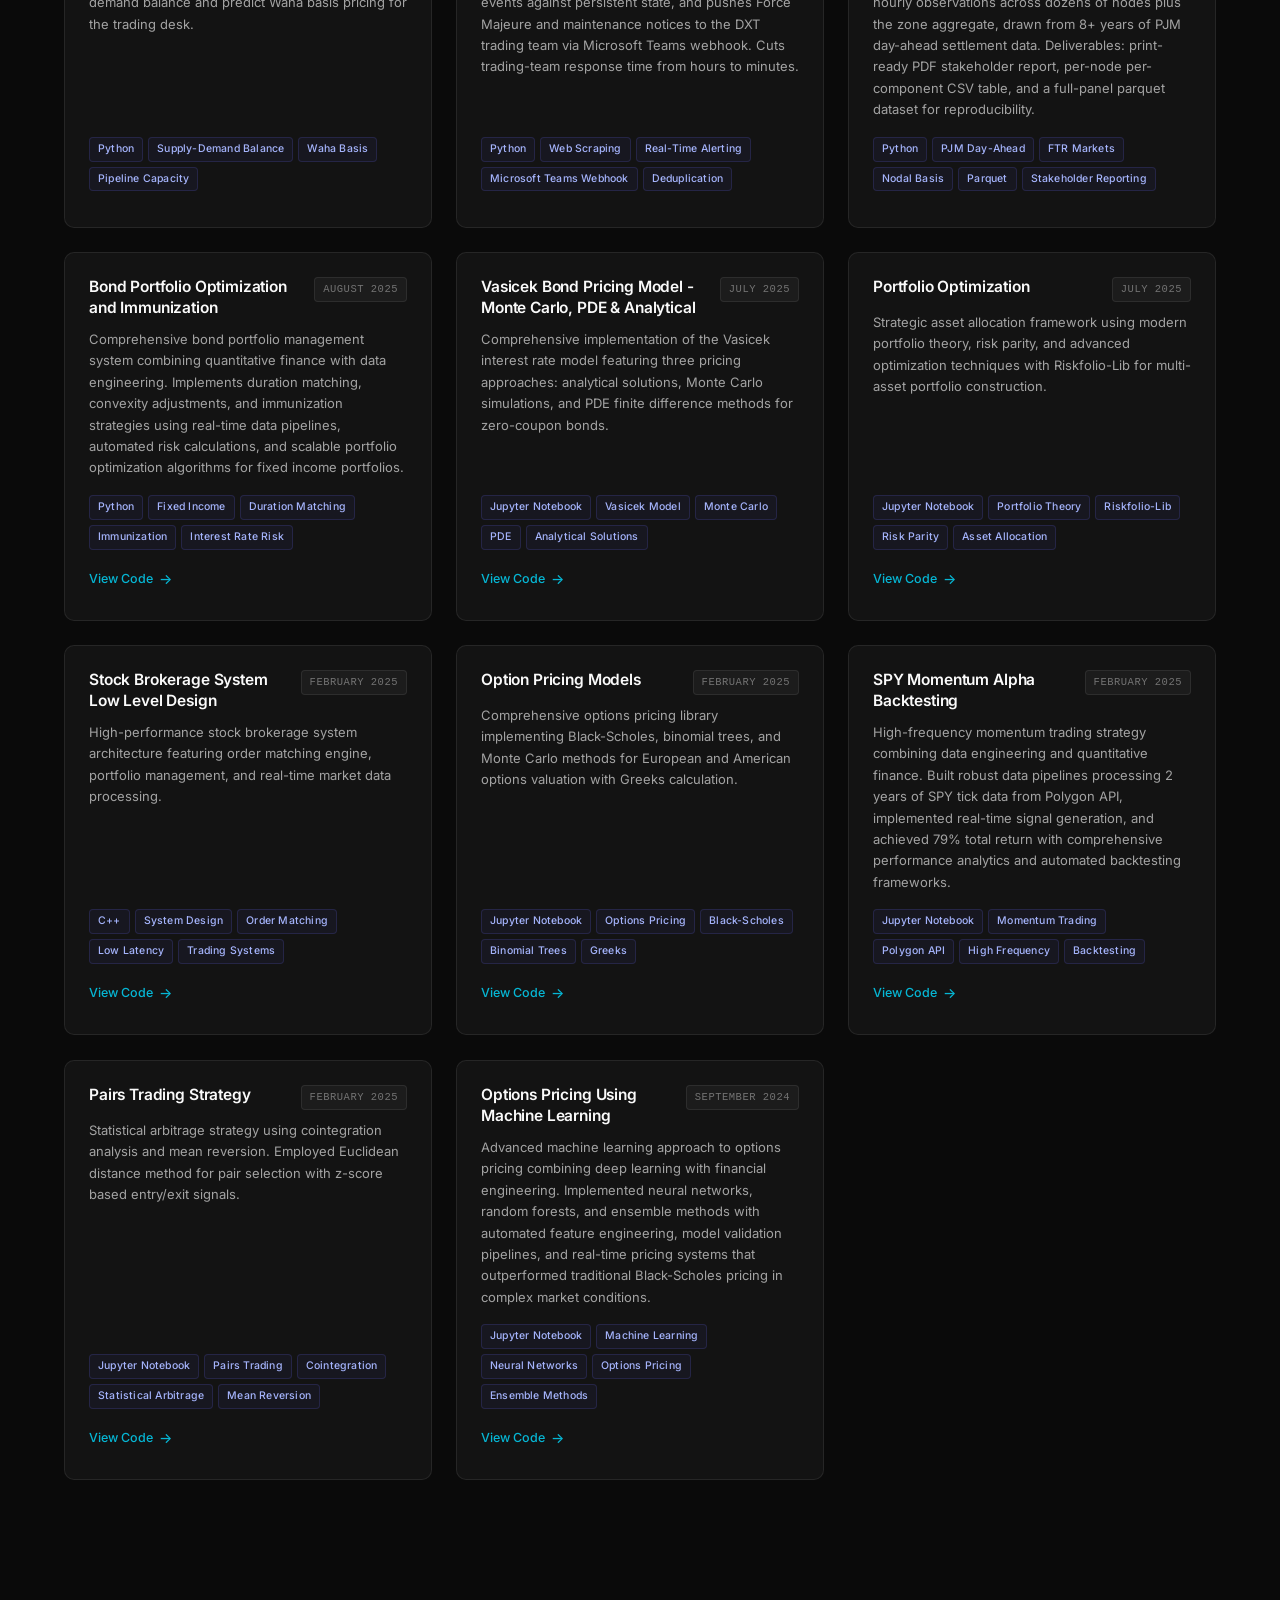
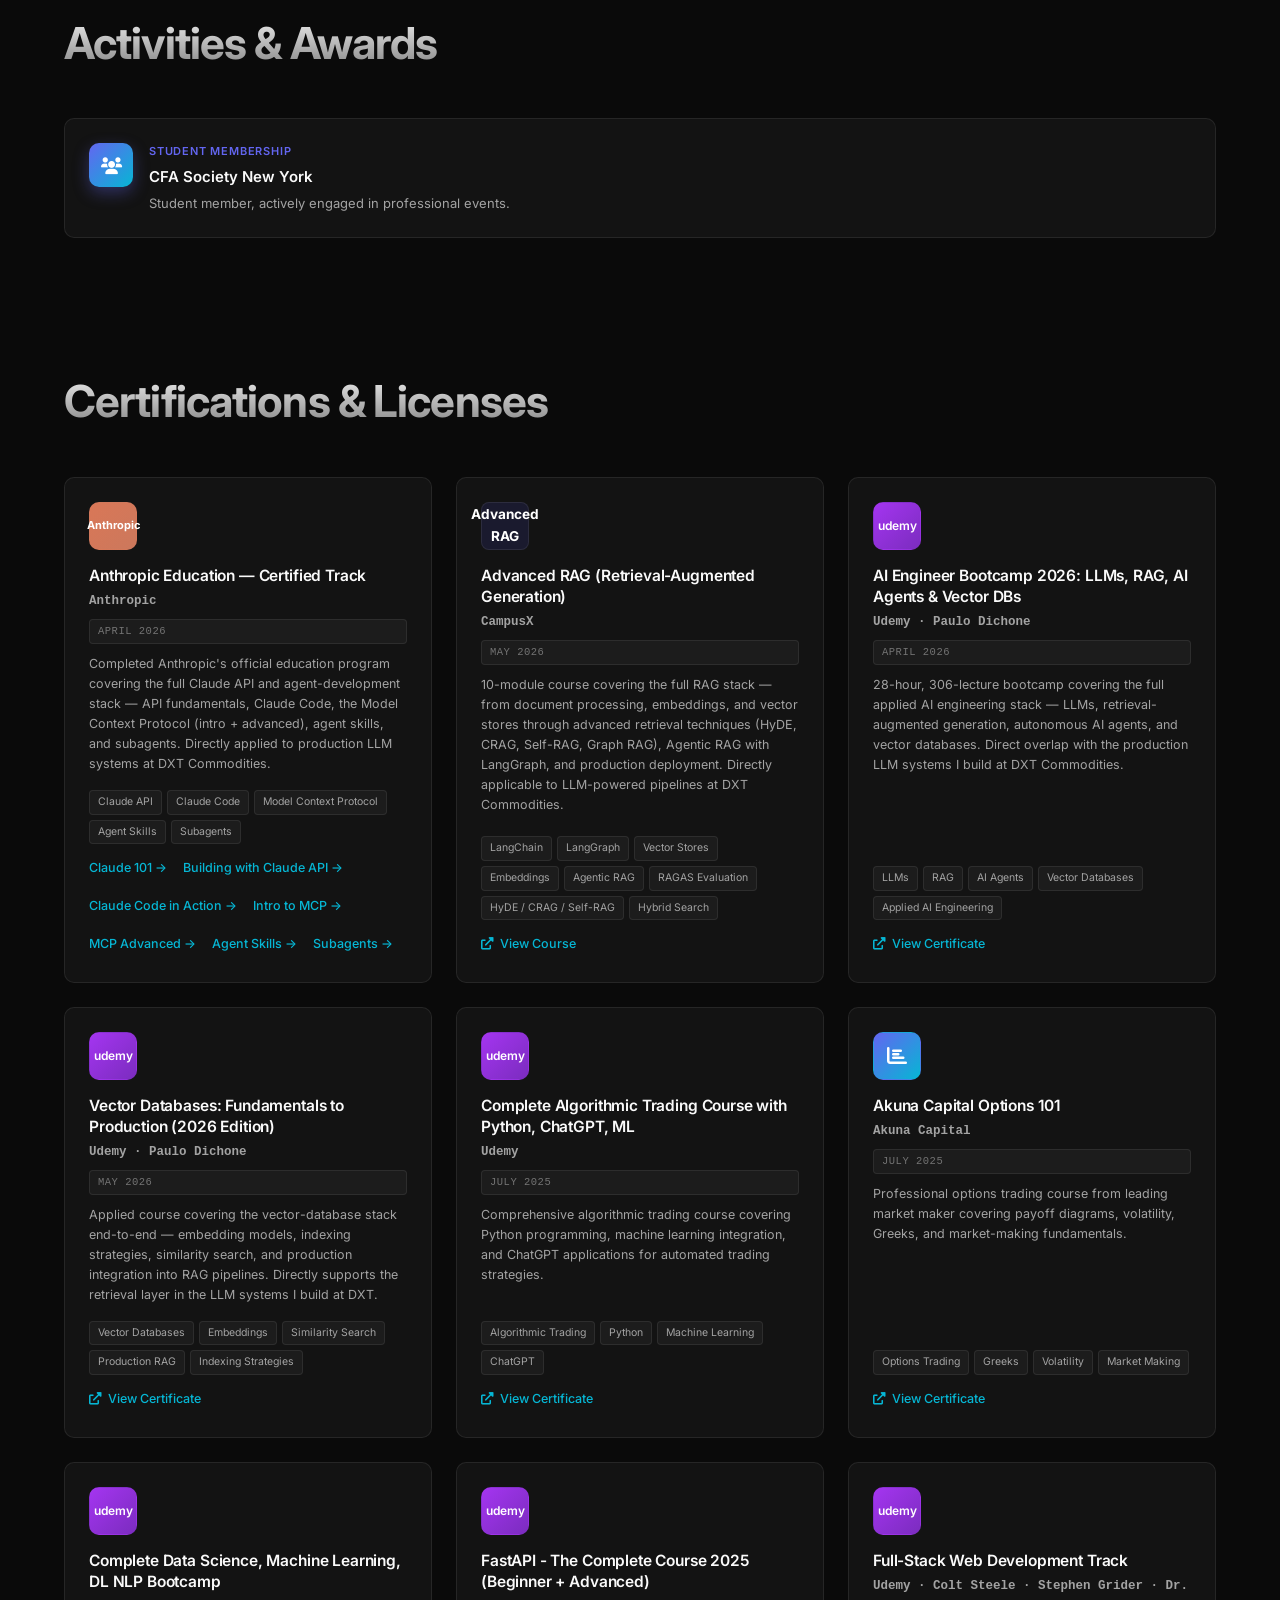
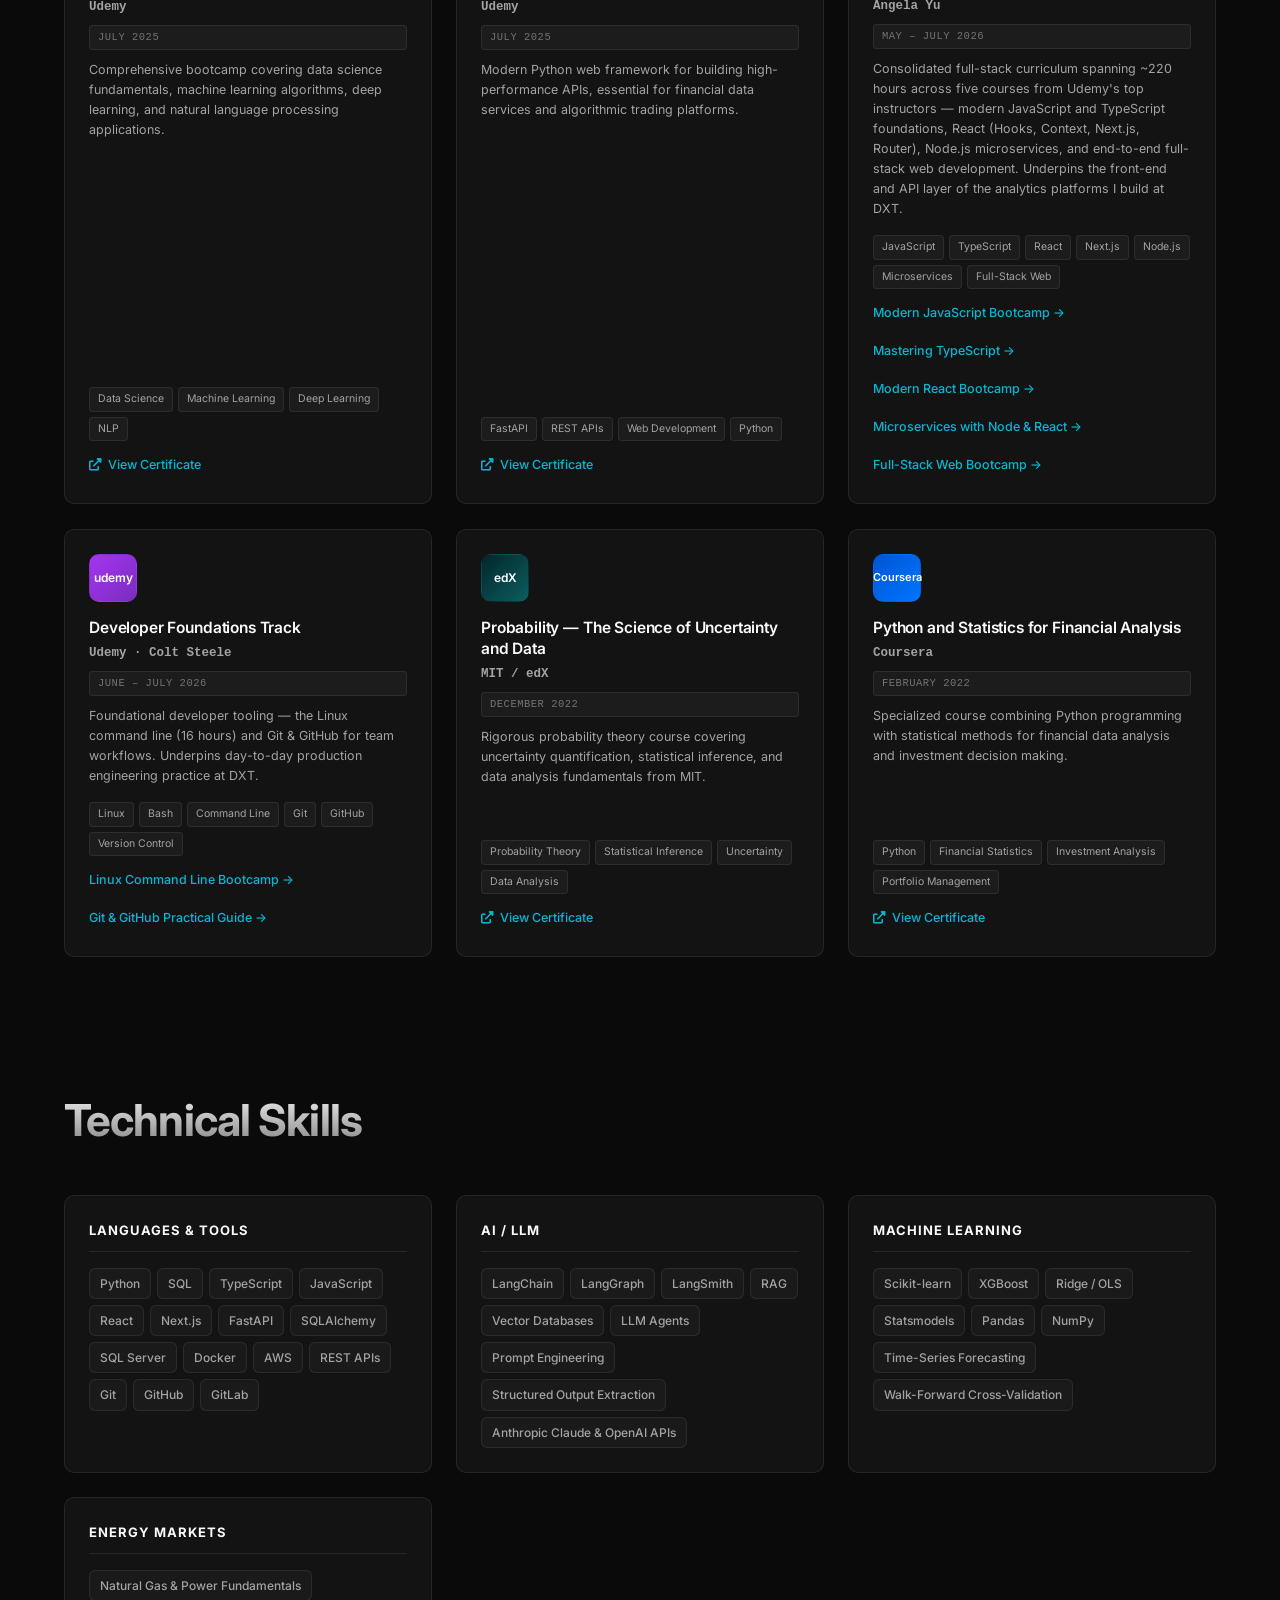
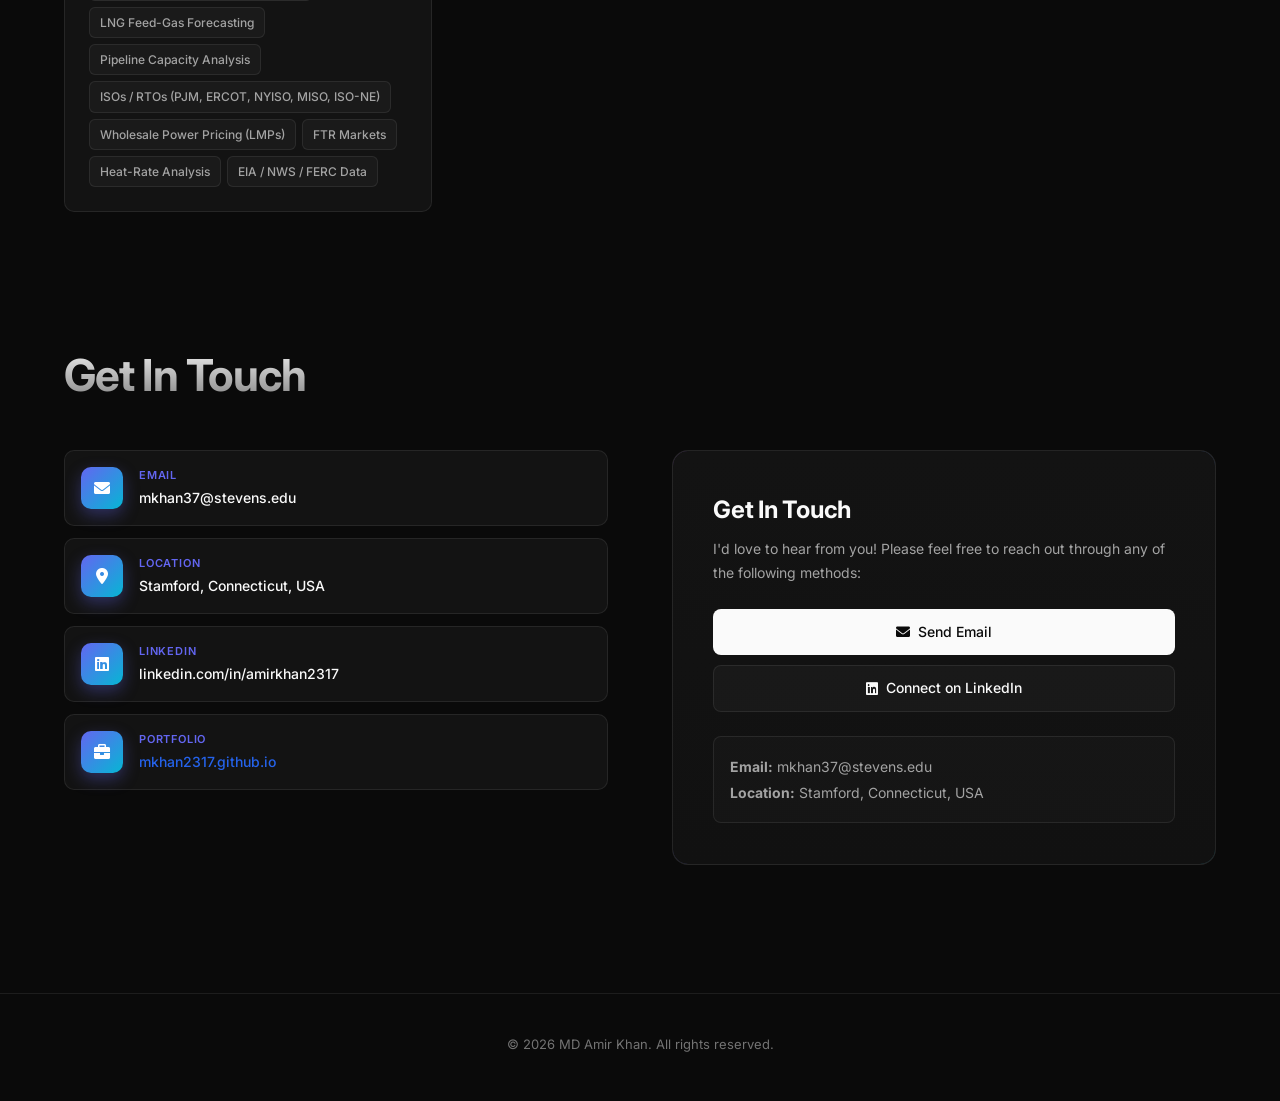
==== commit 25f03fd6: "Remove description bullet and skills row from TA card on site" ====
--- a/index.html
+++ b/index.html
@@ -204,16 +204,6 @@
                         <h3>Stevens Institute of Technology</h3>
                         <h4>Sep 2025 – Dec 2025 &nbsp;·&nbsp; Part-time &nbsp;·&nbsp; Hoboken, NJ</h4>
                         <h3 class="role-title">Teaching Assistant — Quantitative Portfolio Theory</h3>
-                        <ul>
-                            <li>Teaching assistant for the graduate <strong>Quantitative Portfolio Theory</strong> course in the Financial Engineering program — supported lecture material, held office hours, and graded problem sets and projects covering mean-variance optimization, factor models, and portfolio risk analytics.</li>
-                        </ul>
-                        <div class="skills-used">
-                            <span>Portfolio Theory</span>
-                            <span>Mean-Variance Optimization</span>
-                            <span>Factor Models</span>
-                            <span>Python</span>
-                            <span>Teaching</span>
-                        </div>
                     </div>
 
                 </div>
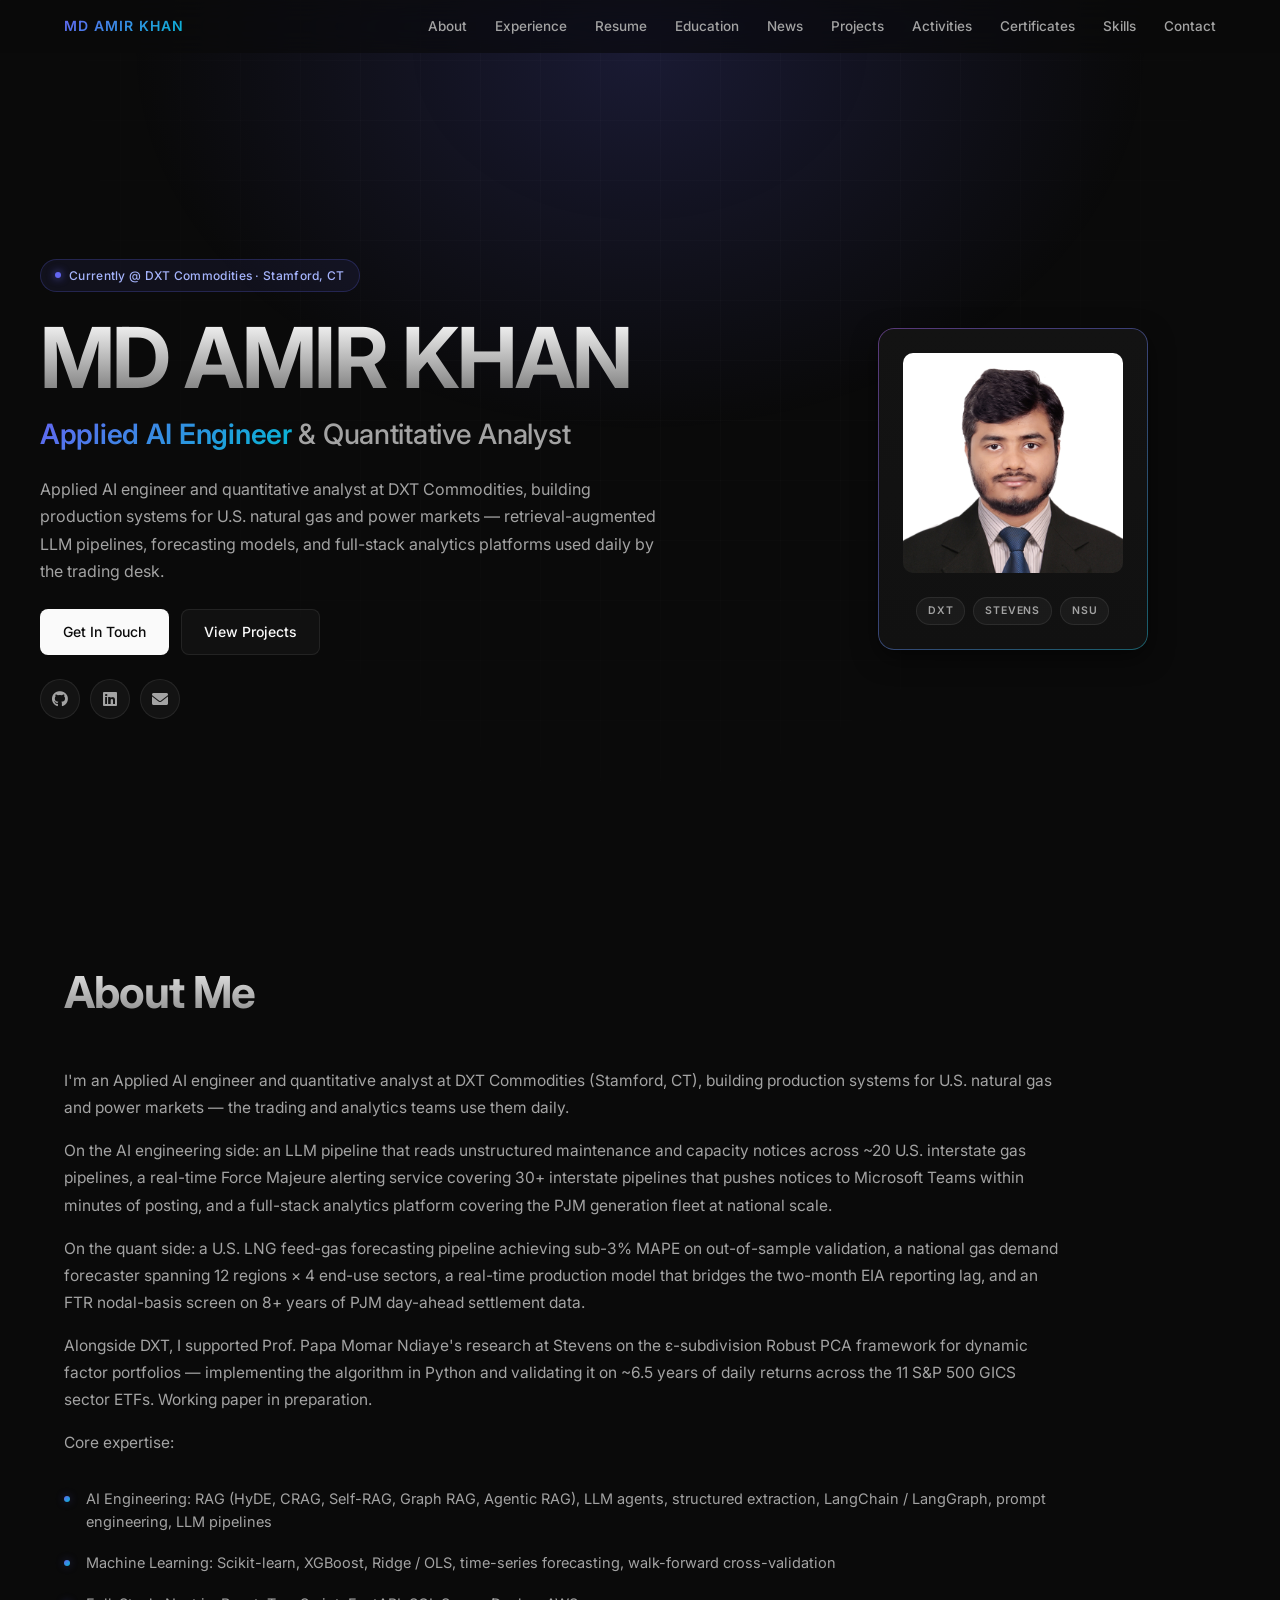
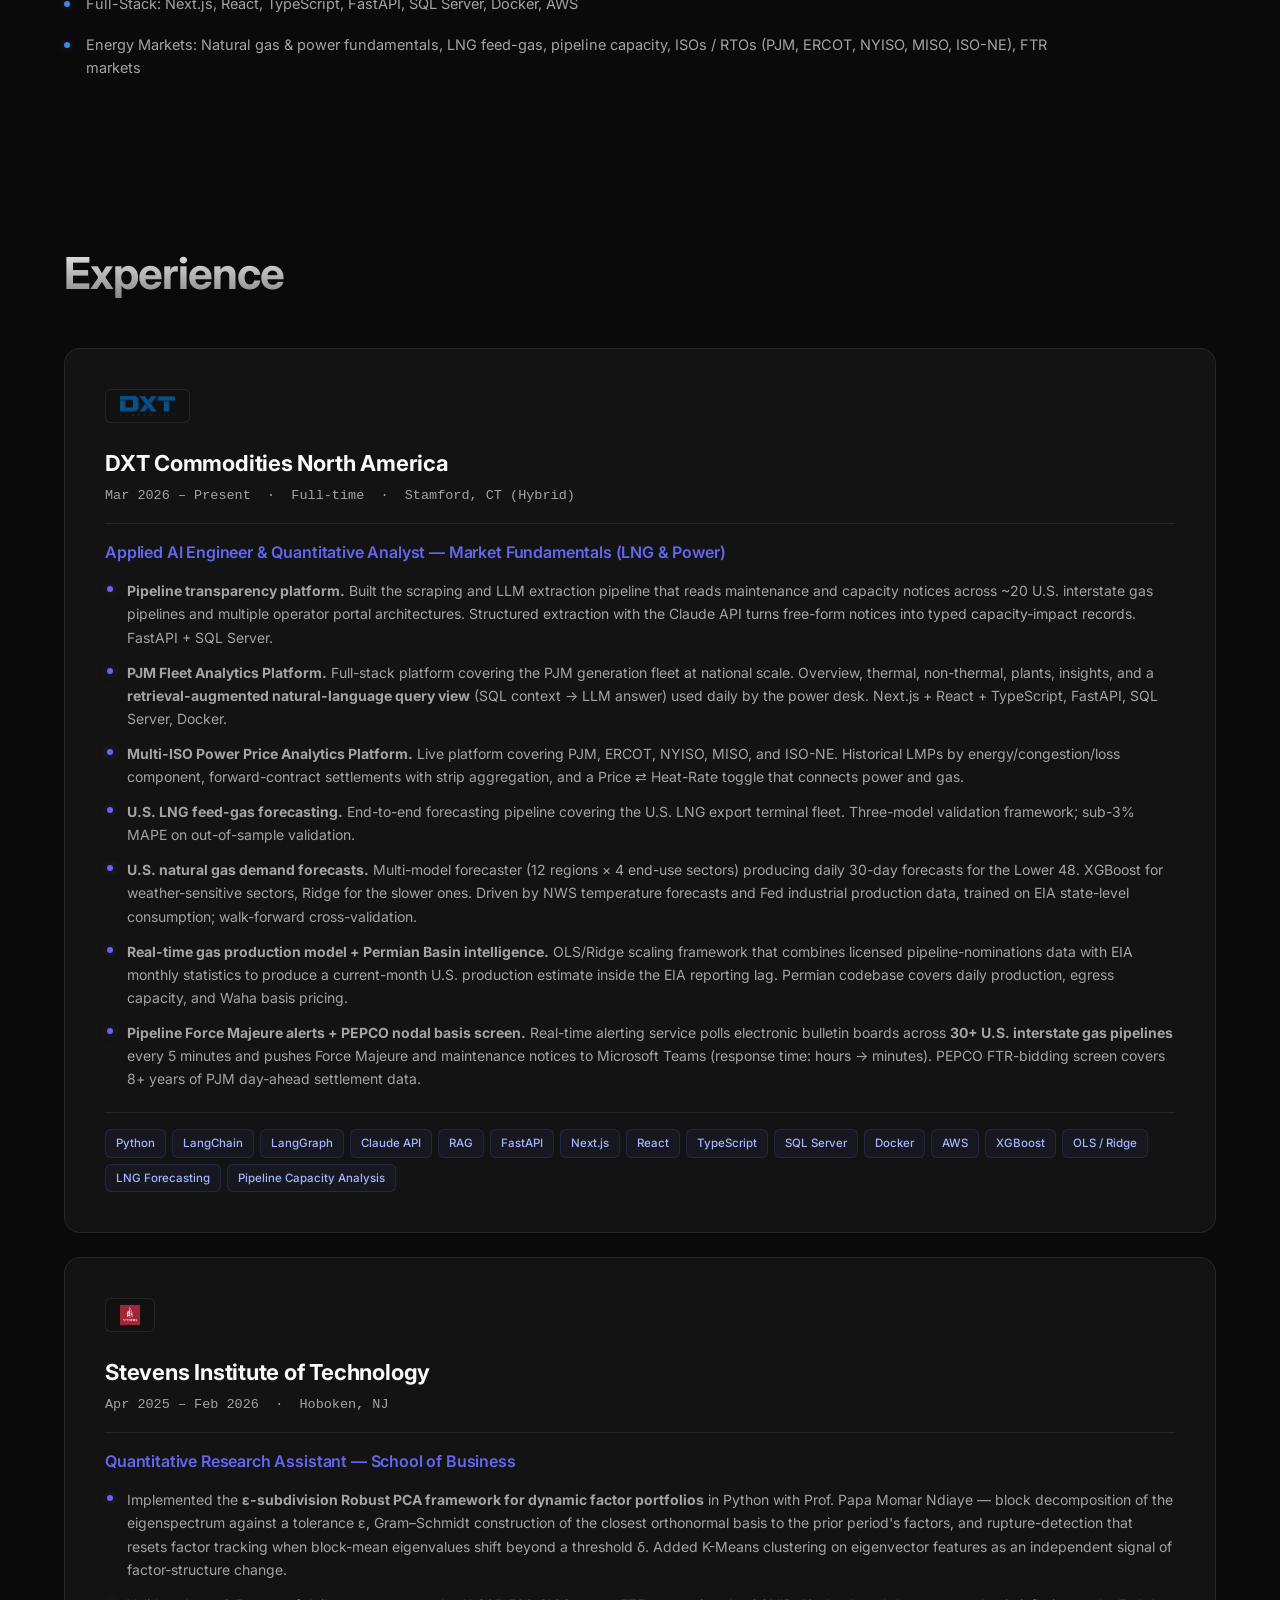
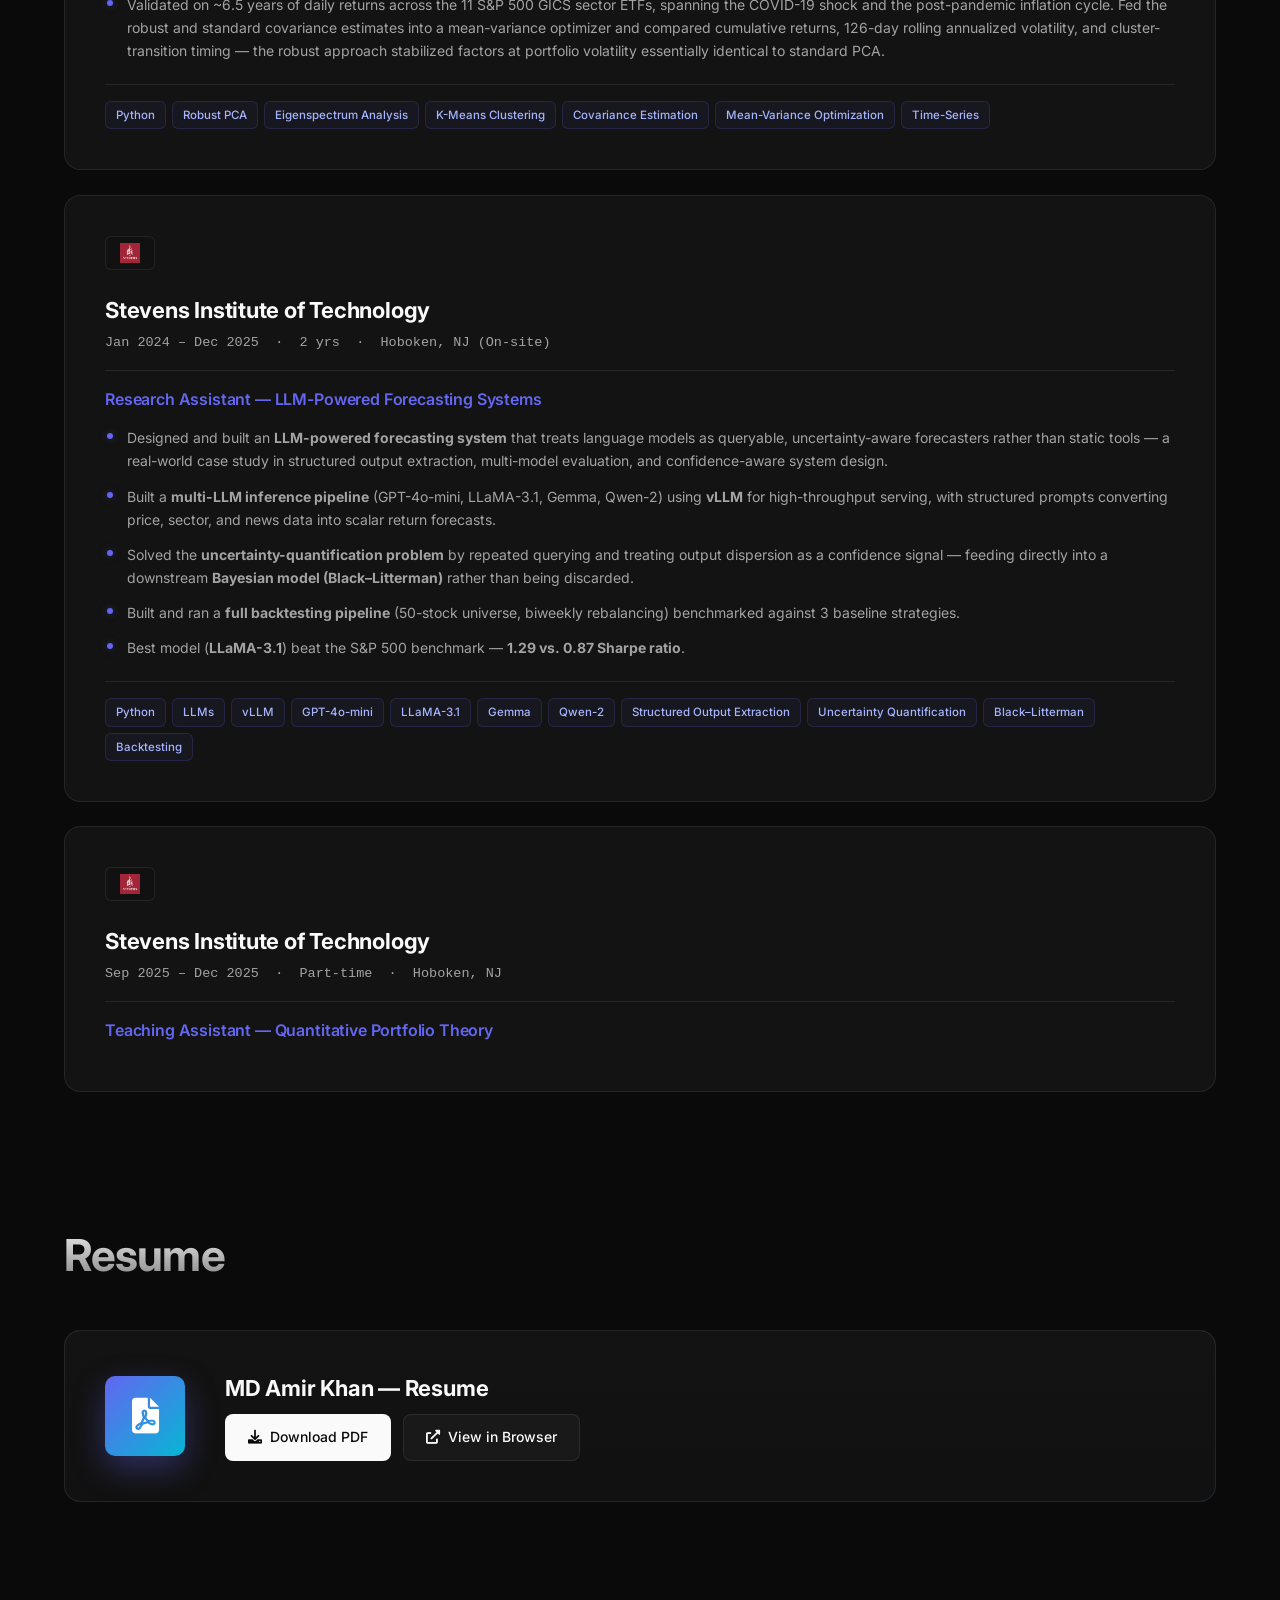
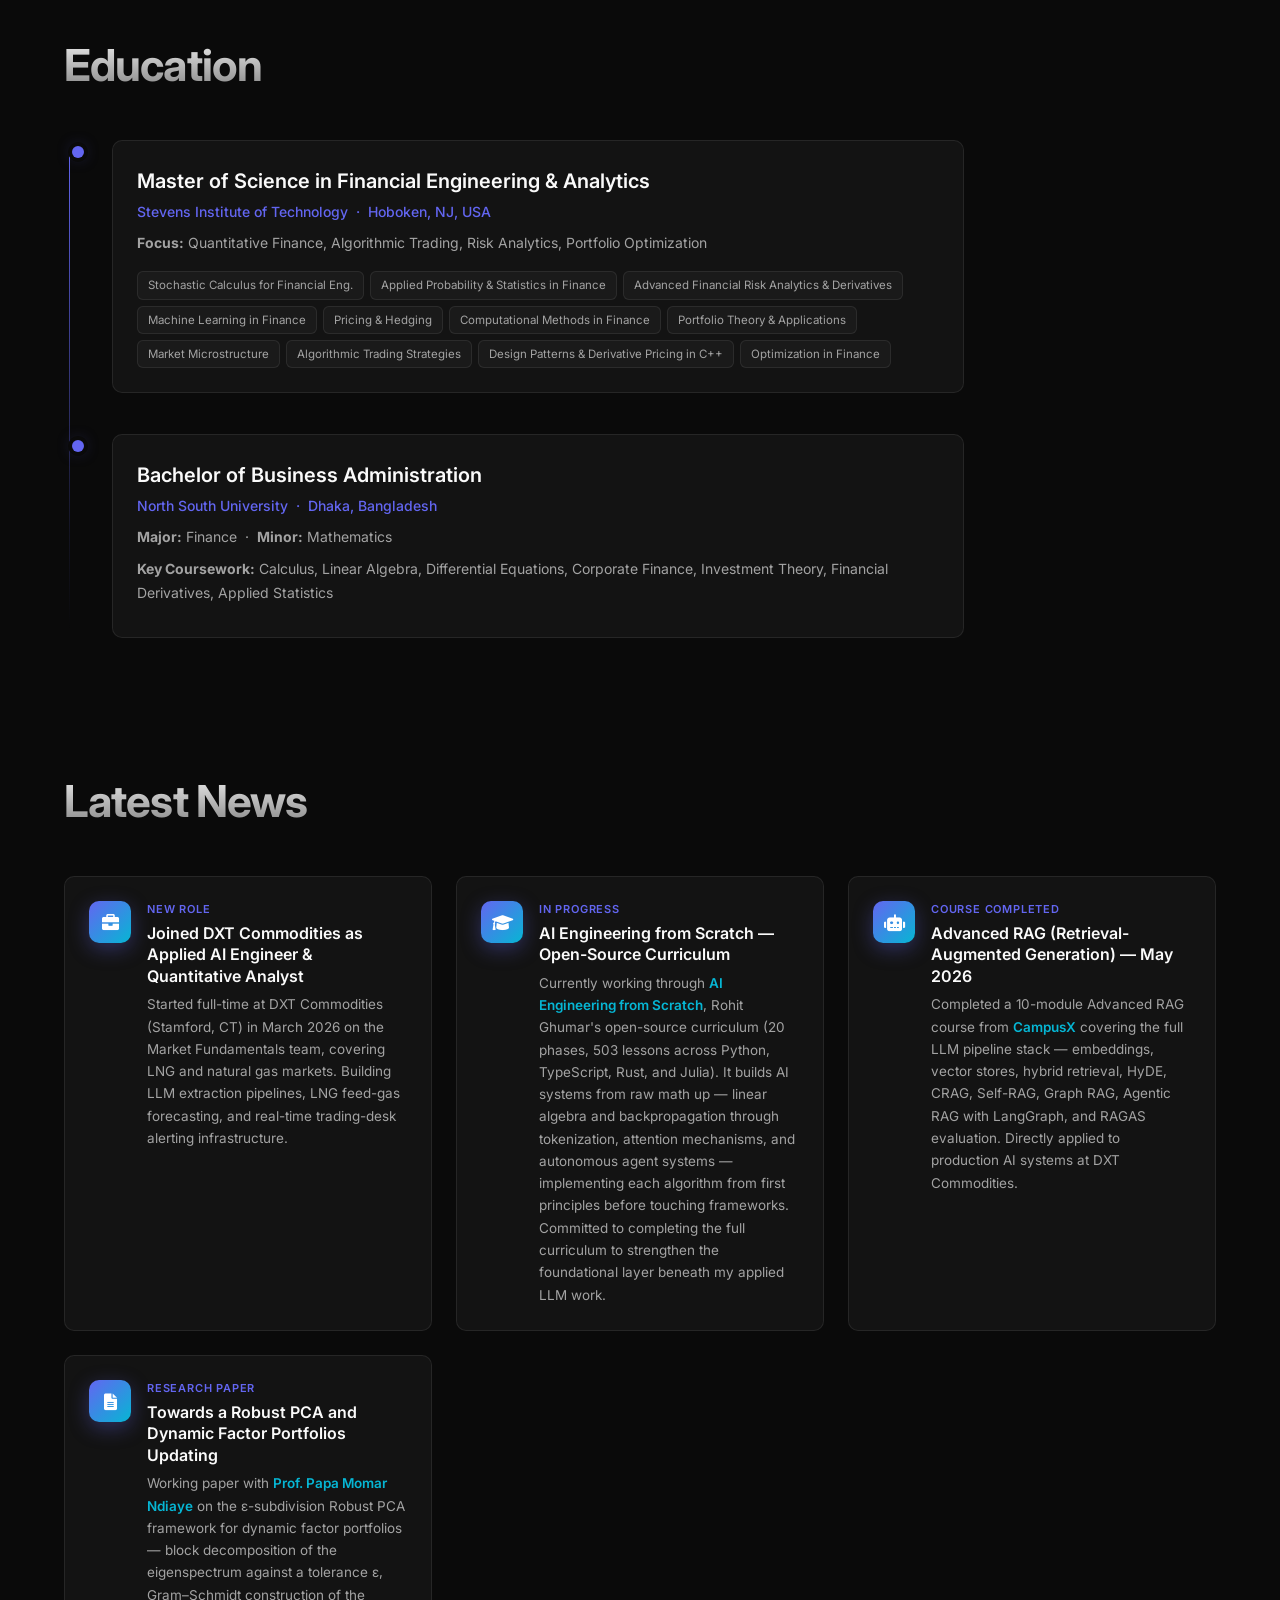
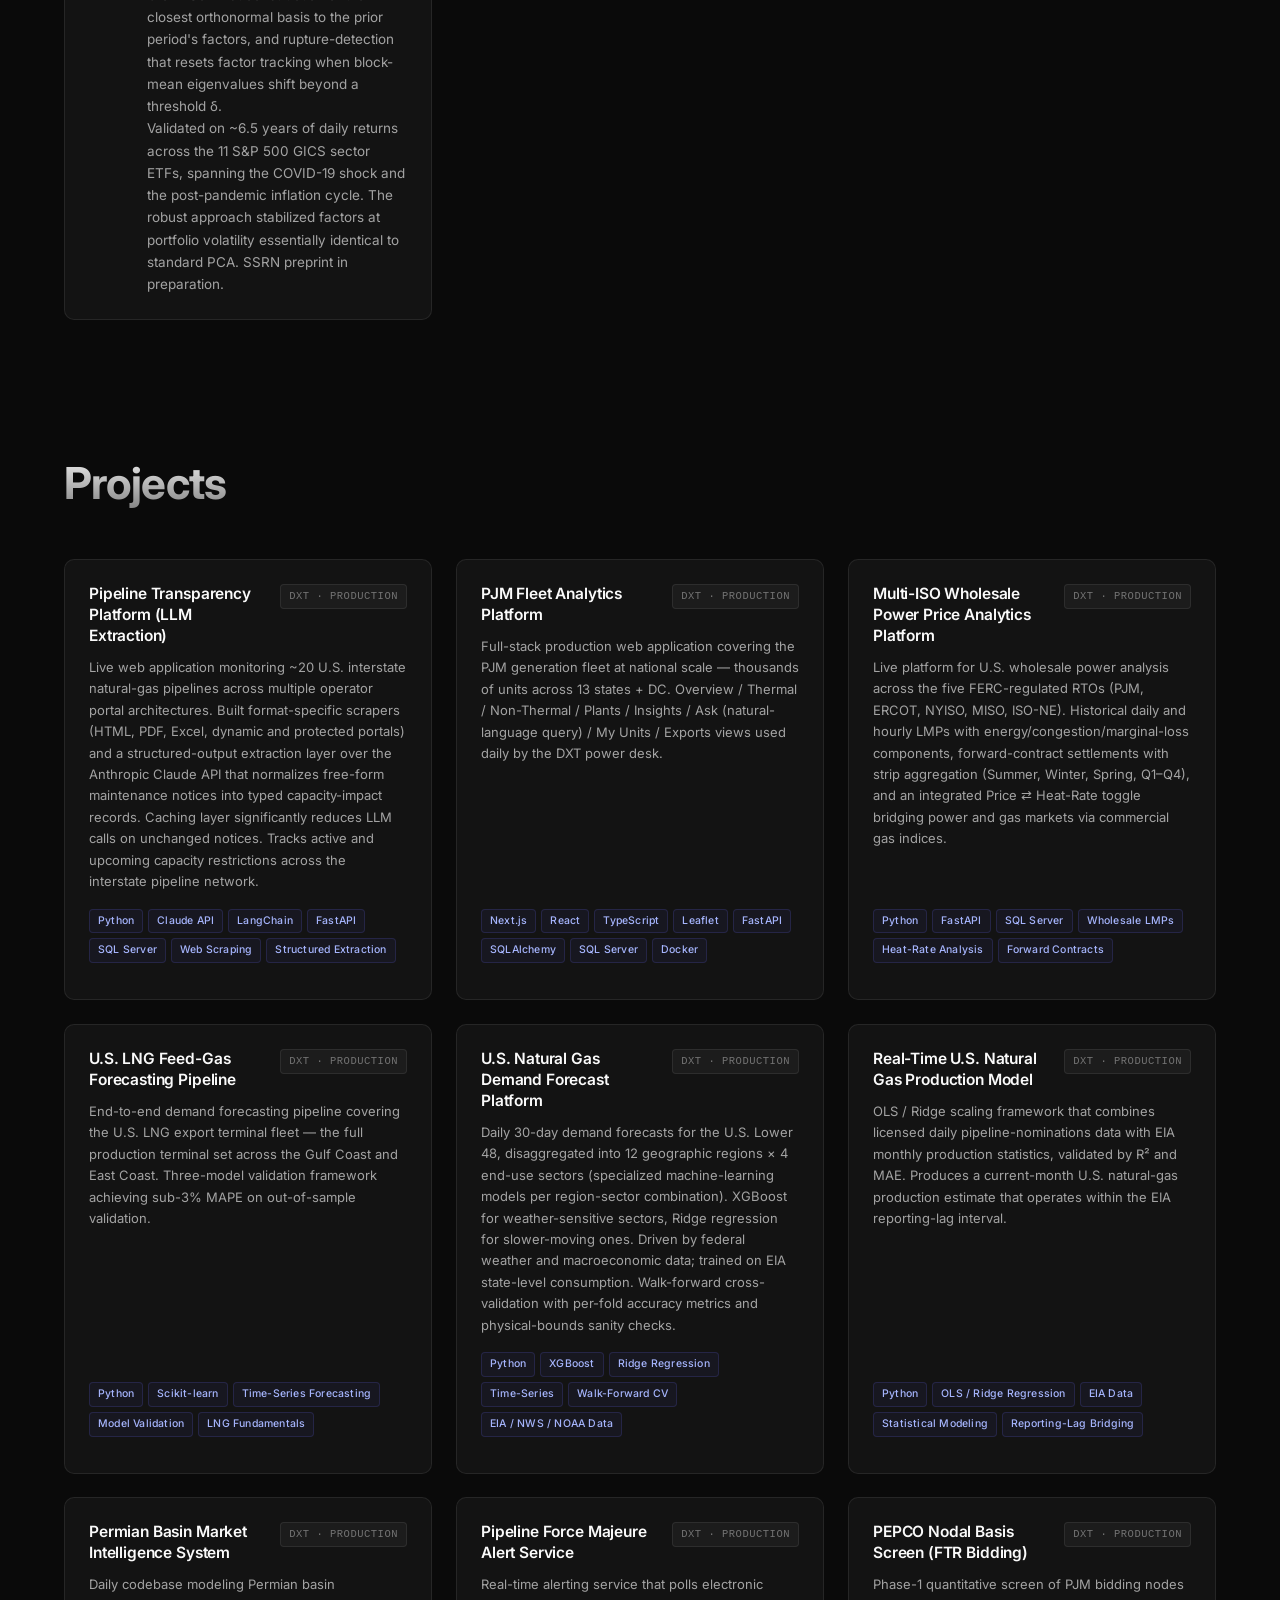
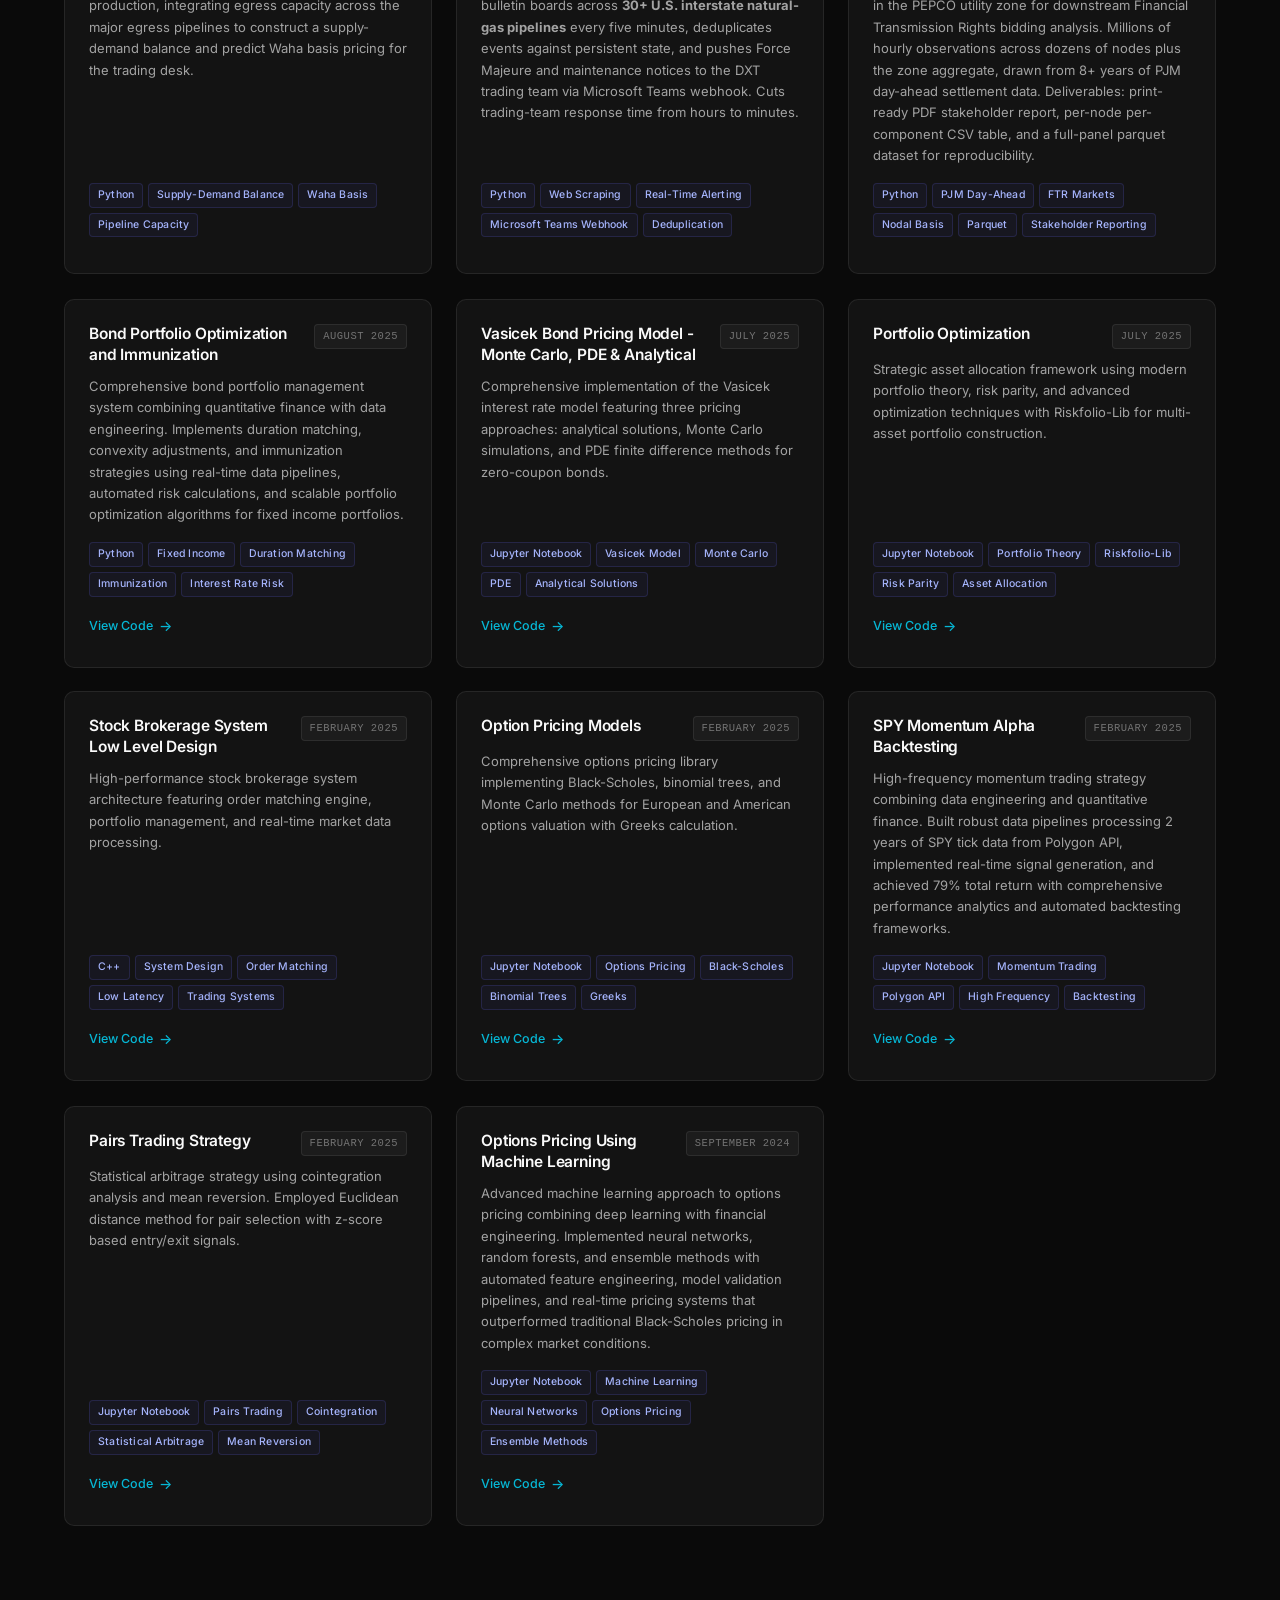
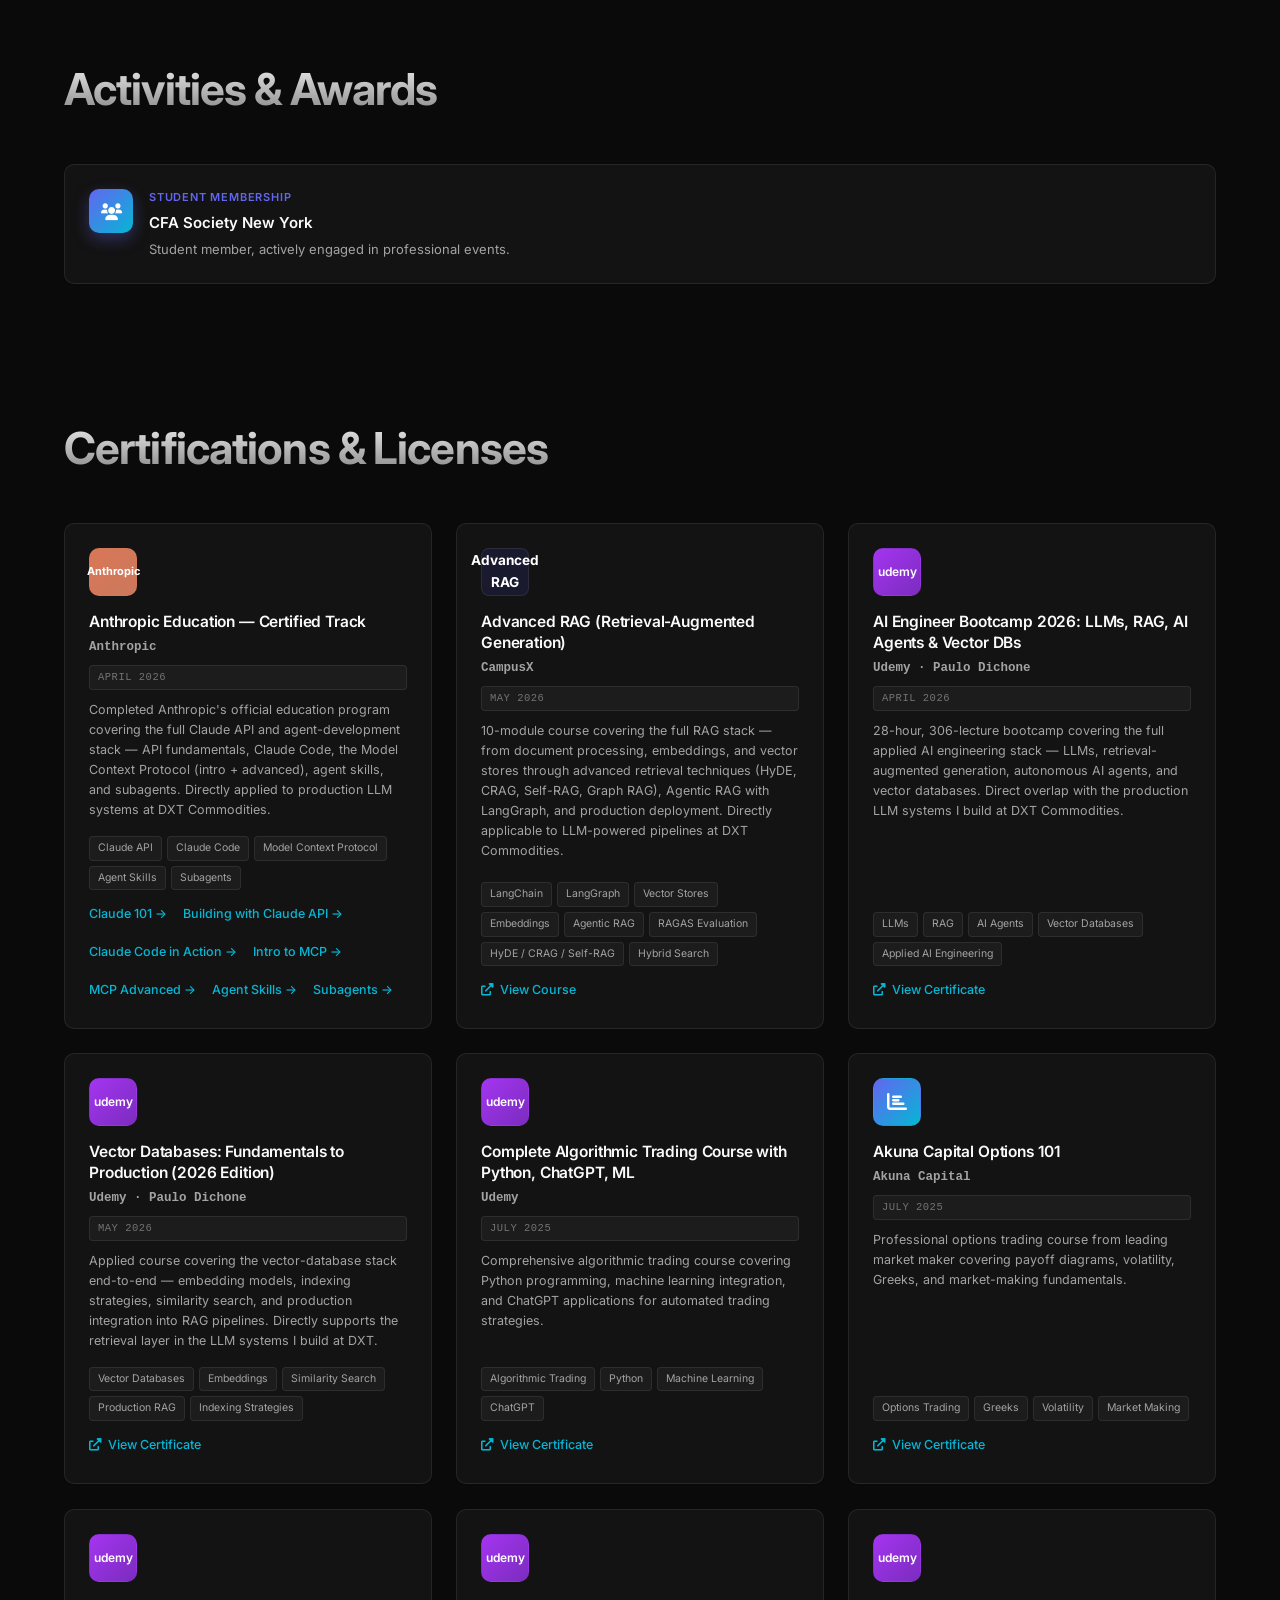
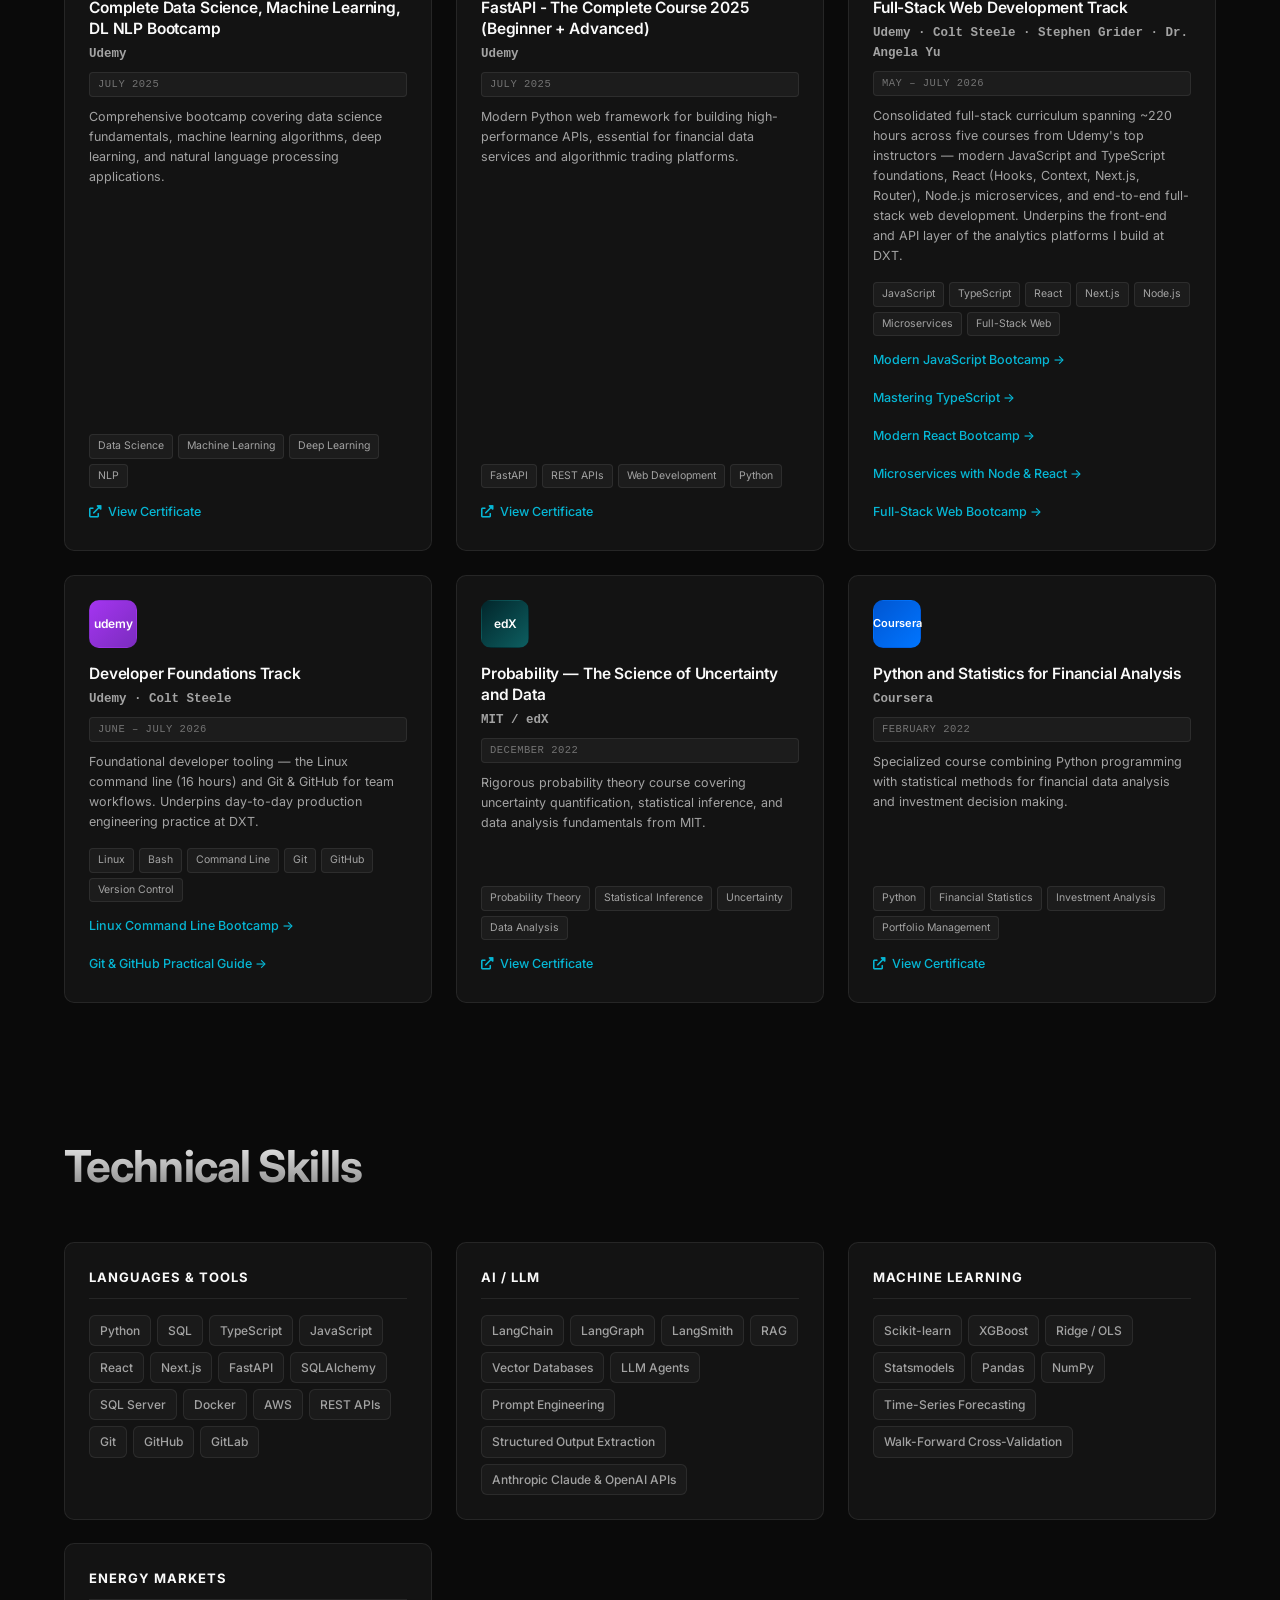
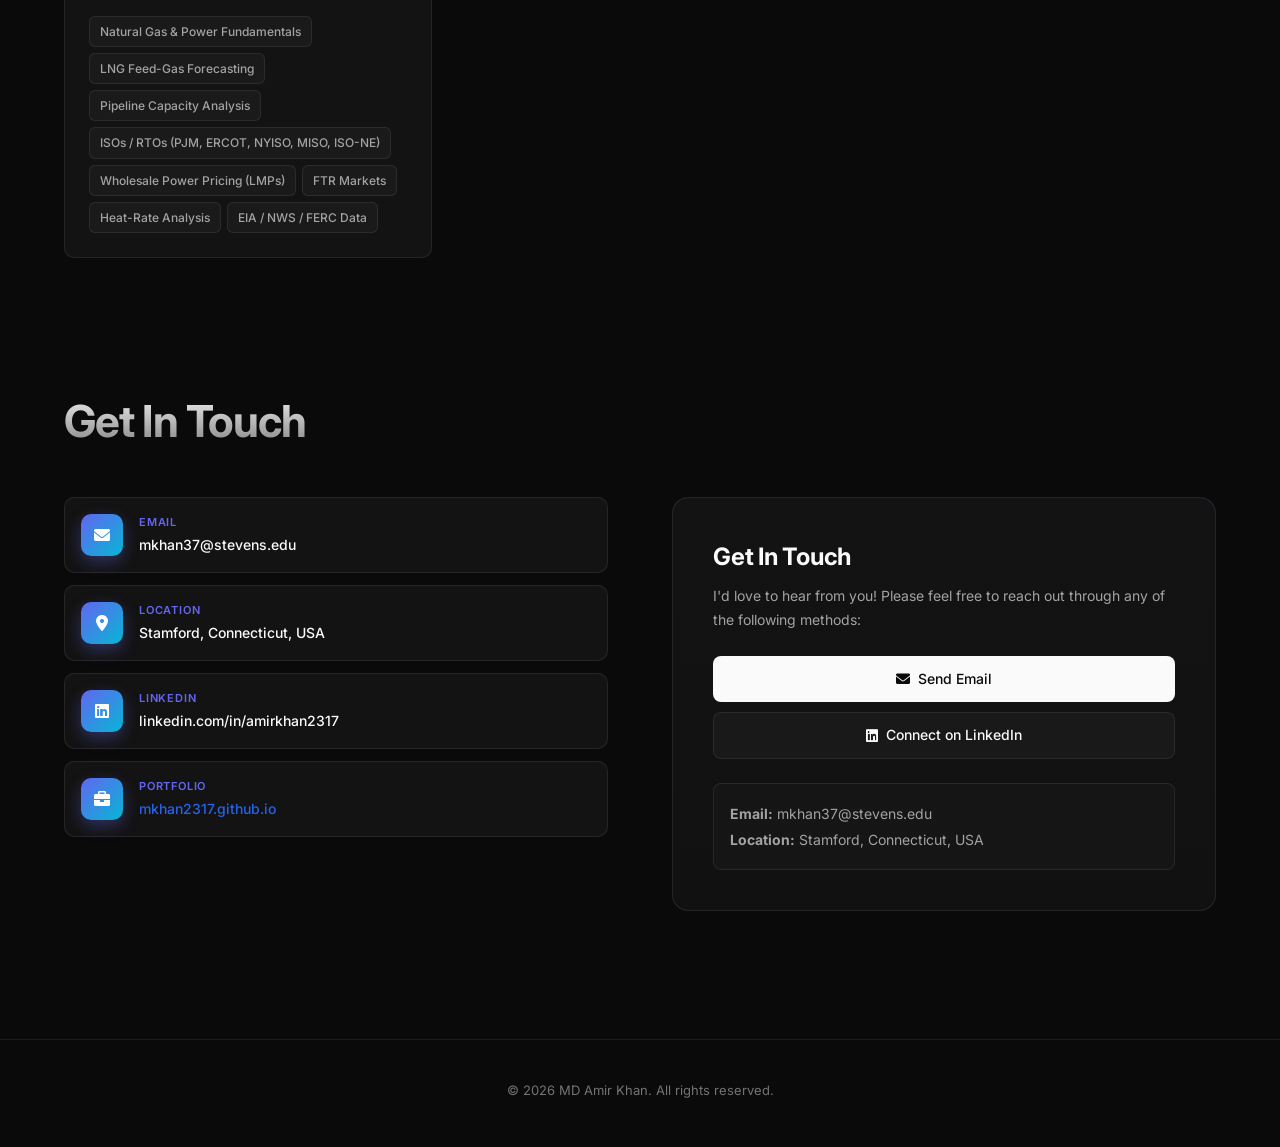
==== commit f4985eba: "Foreground RAG in hero, About, and PJM analytics bullet" ====
--- a/index.html
+++ b/index.html
@@ -43,7 +43,7 @@
                         <div class="hero-eyebrow">Currently @ DXT Commodities · Stamford, CT</div>
                         <h1>MD AMIR KHAN</h1>
                         <h2><strong>Applied AI Engineer</strong> & Quantitative Analyst</h2>
-                        <p>Applied AI engineer and quantitative analyst at DXT Commodities, building production systems for U.S. natural gas and power markets — LLM pipelines, forecasting models, and full-stack analytics platforms used daily by the trading desk.</p>
+                        <p>Applied AI engineer and quantitative analyst at DXT Commodities, building production systems for U.S. natural gas and power markets — retrieval-augmented LLM pipelines, forecasting models, and full-stack analytics platforms used daily by the trading desk.</p>
                         <div class="hero-buttons">
                             <a href="#contact" class="btn btn-primary">Get In Touch</a>
                             <a href="#projects" class="btn btn-secondary">View Projects</a>
@@ -92,7 +92,7 @@
 
                         <p>Core expertise:</p>
                         <ul>
-                            <li>AI Engineering: LLM pipelines, LangChain / LangGraph, RAG, LLM agents, structured extraction, prompt engineering</li>
+                            <li>AI Engineering: RAG (HyDE, CRAG, Self-RAG, Graph RAG, Agentic RAG), LLM agents, structured extraction, LangChain / LangGraph, prompt engineering, LLM pipelines</li>
                             <li>Machine Learning: Scikit-learn, XGBoost, Ridge / OLS, time-series forecasting, walk-forward cross-validation</li>
                             <li>Full-Stack: Next.js, React, TypeScript, FastAPI, SQL Server, Docker, AWS</li>
                             <li>Energy Markets: Natural gas &amp; power fundamentals, LNG feed-gas, pipeline capacity, ISOs / RTOs (PJM, ERCOT, NYISO, MISO, ISO-NE), FTR markets</li>
@@ -118,7 +118,7 @@
                         <h3 class="role-title">Applied AI Engineer &amp; Quantitative Analyst — Market Fundamentals (LNG &amp; Power)</h3>
                         <ul>
                             <li><strong>Pipeline transparency platform.</strong> Built the scraping and LLM extraction pipeline that reads maintenance and capacity notices across ~20 U.S. interstate gas pipelines and multiple operator portal architectures. Structured extraction with the Claude API turns free-form notices into typed capacity-impact records. FastAPI + SQL Server.</li>
-                            <li><strong>PJM Fleet Analytics Platform.</strong> Full-stack platform covering the PJM generation fleet at national scale. Overview, thermal, non-thermal, plants, insights, and natural-language query views used daily by the power desk. Next.js + React + TypeScript, FastAPI, SQL Server, Docker.</li>
+                            <li><strong>PJM Fleet Analytics Platform.</strong> Full-stack platform covering the PJM generation fleet at national scale. Overview, thermal, non-thermal, plants, insights, and a <strong>retrieval-augmented natural-language query view</strong> (SQL context → LLM answer) used daily by the power desk. Next.js + React + TypeScript, FastAPI, SQL Server, Docker.</li>
                             <li><strong>Multi-ISO Power Price Analytics Platform.</strong> Live platform covering PJM, ERCOT, NYISO, MISO, and ISO-NE. Historical LMPs by energy/congestion/loss component, forward-contract settlements with strip aggregation, and a Price ⇄ Heat-Rate toggle that connects power and gas.</li>
                             <li><strong>U.S. LNG feed-gas forecasting.</strong> End-to-end forecasting pipeline covering the U.S. LNG export terminal fleet. Three-model validation framework; sub-3% MAPE on out-of-sample validation.</li>
                             <li><strong>U.S. natural gas demand forecasts.</strong> Multi-model forecaster (12 regions × 4 end-use sectors) producing daily 30-day forecasts for the Lower 48. XGBoost for weather-sensitive sectors, Ridge for the slower ones. Driven by NWS temperature forecasts and Fed industrial production data, trained on EIA state-level consumption; walk-forward cross-validation.</li>
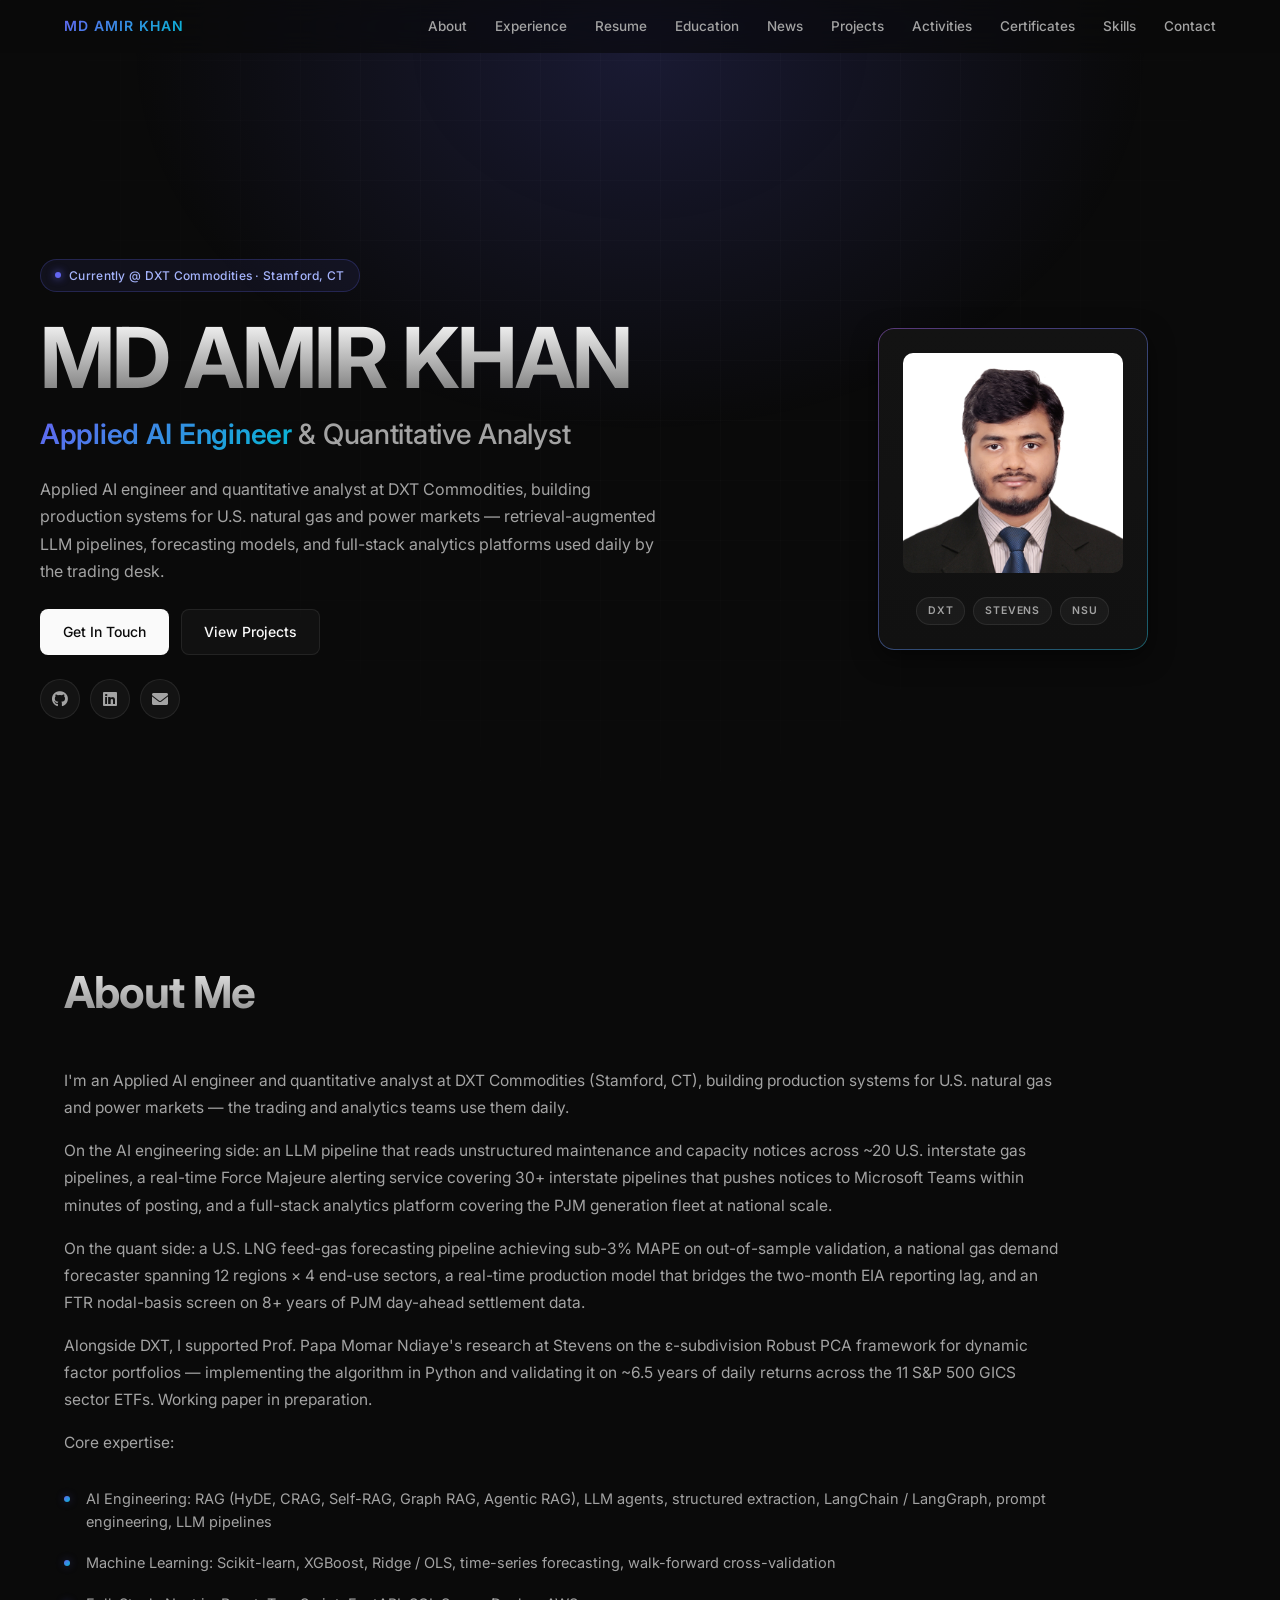
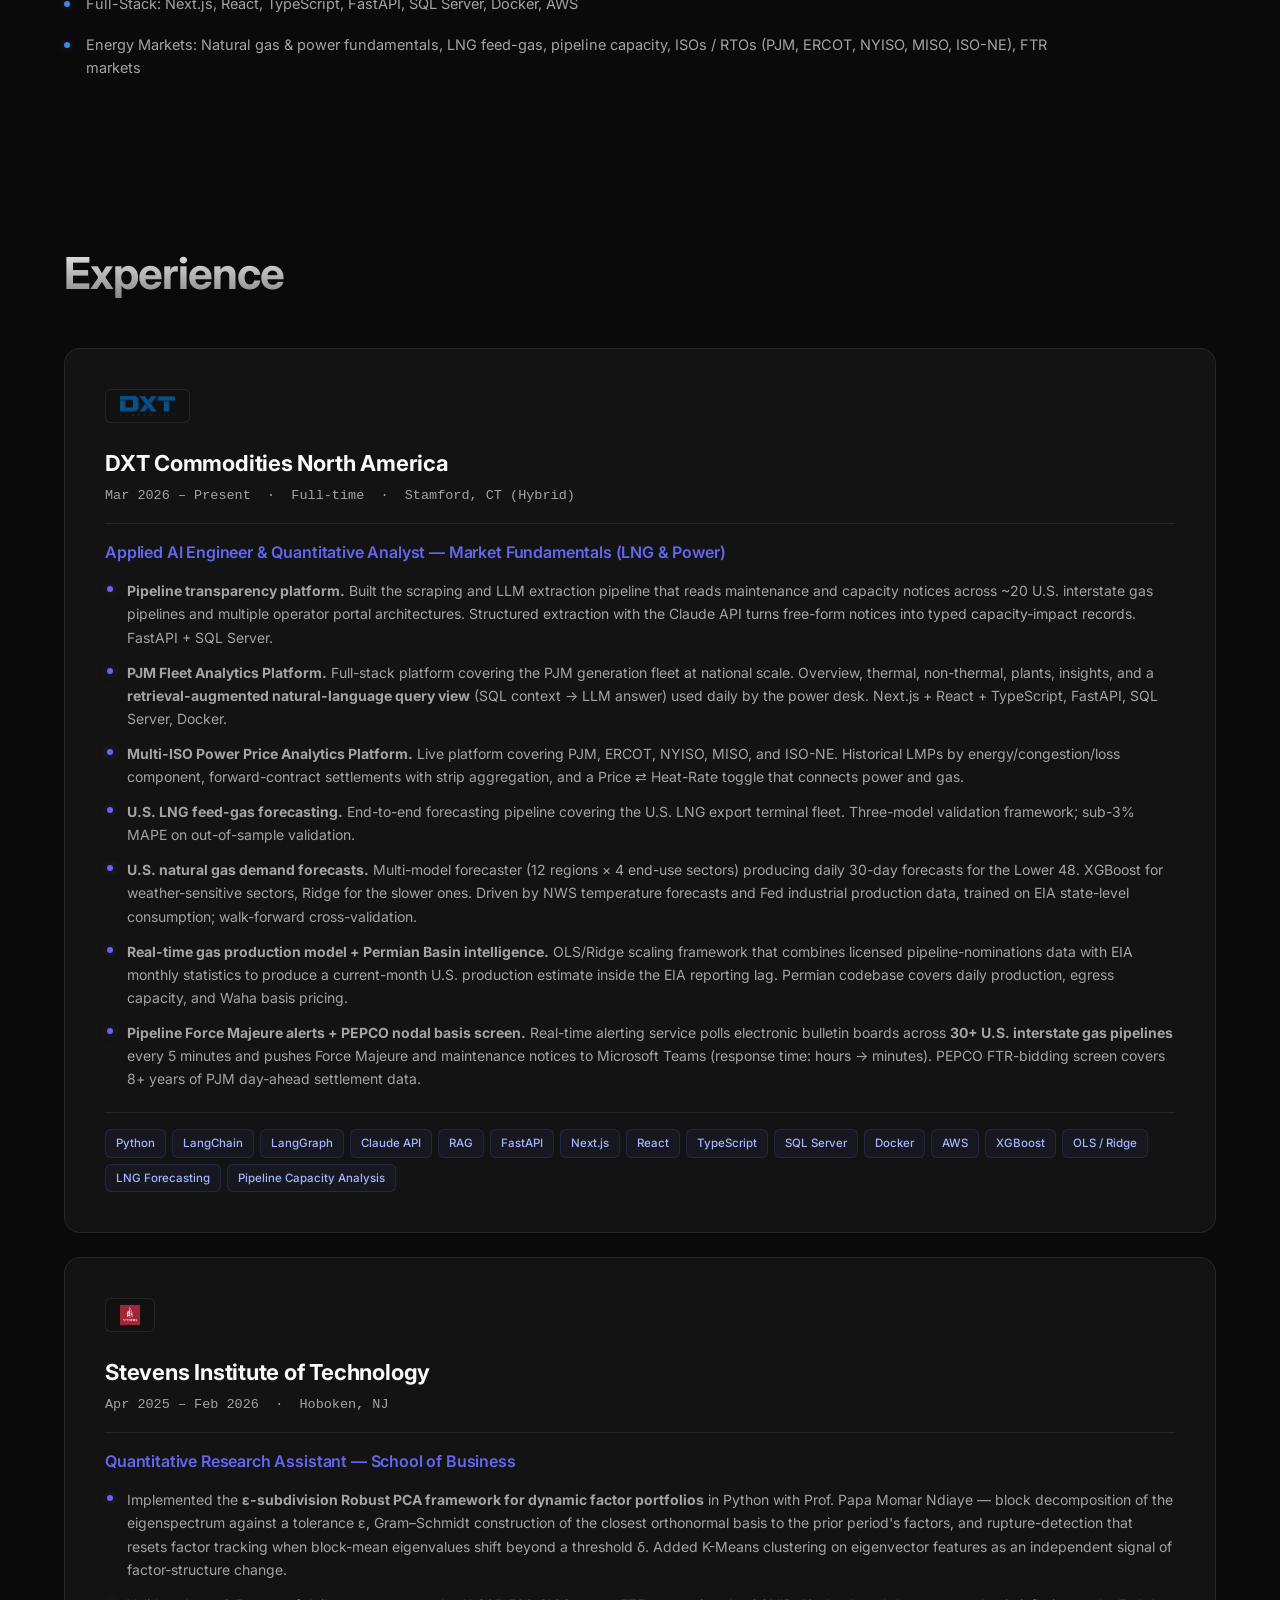
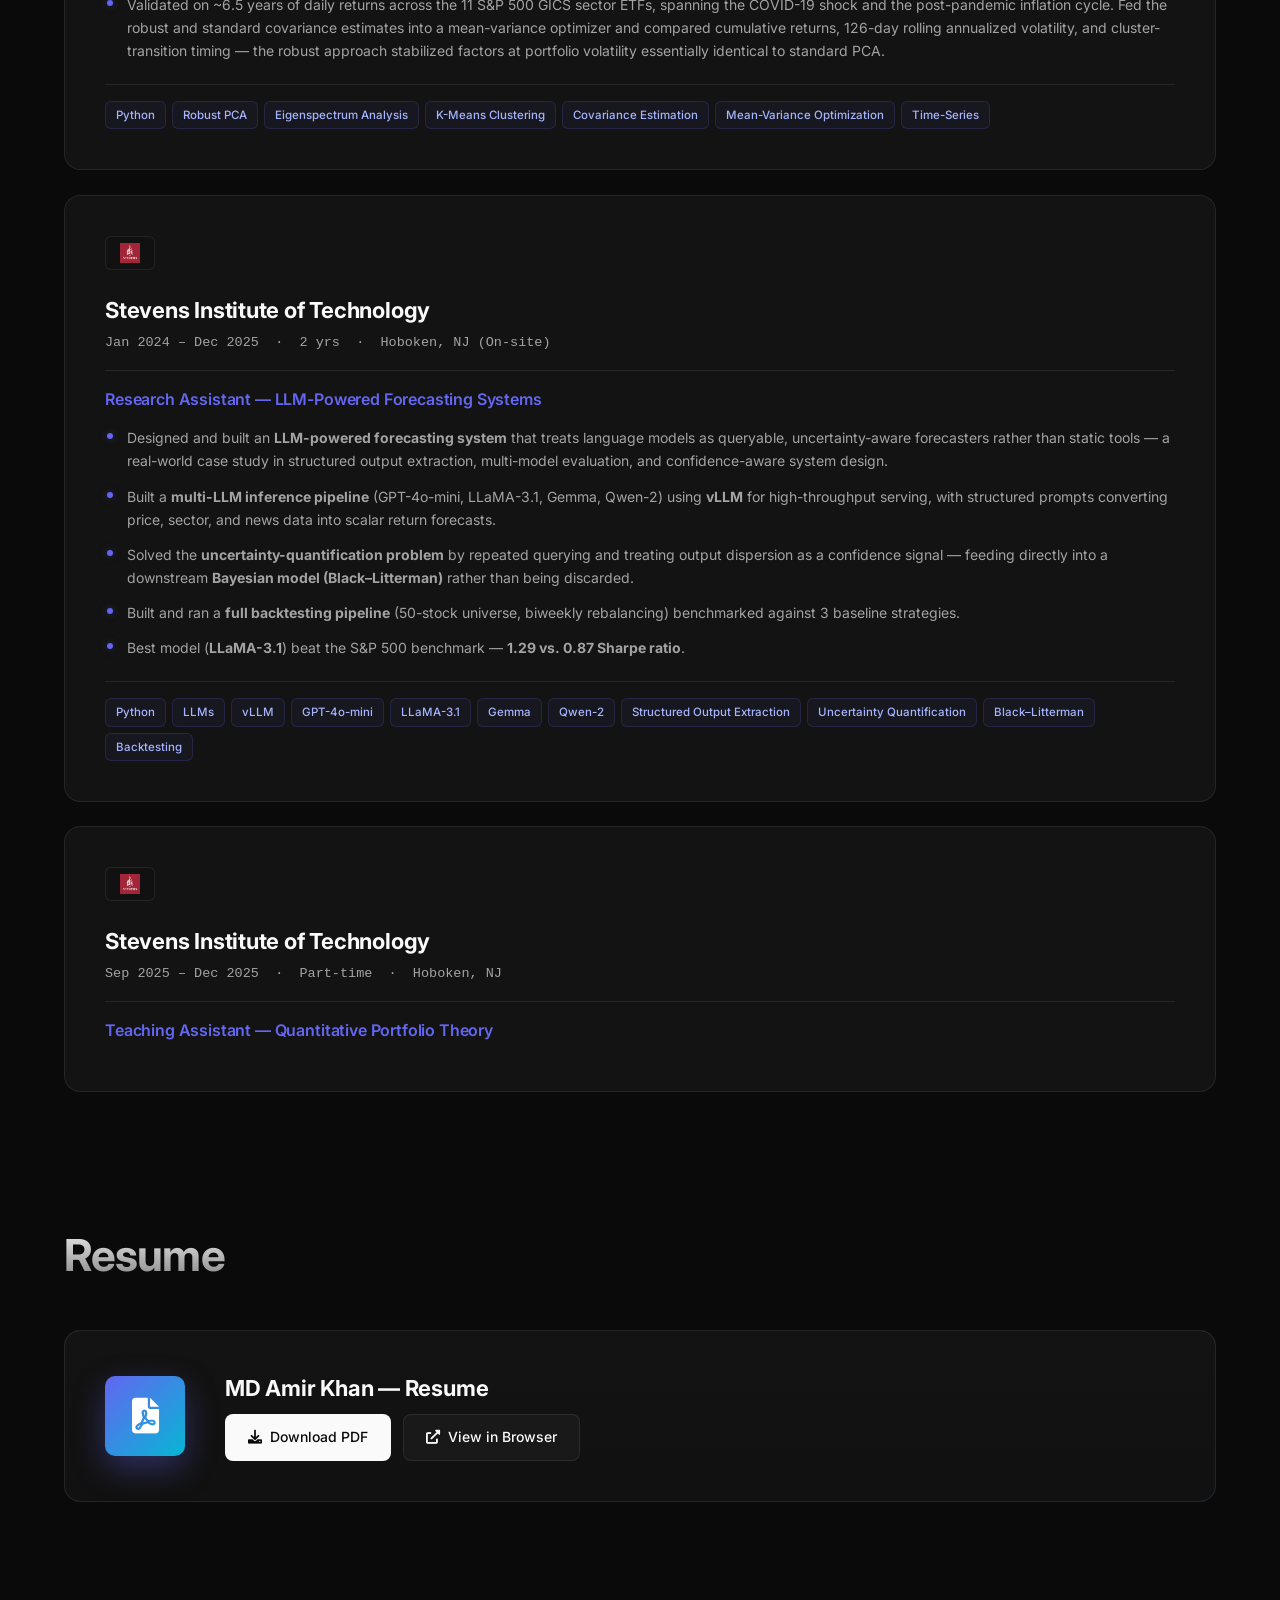
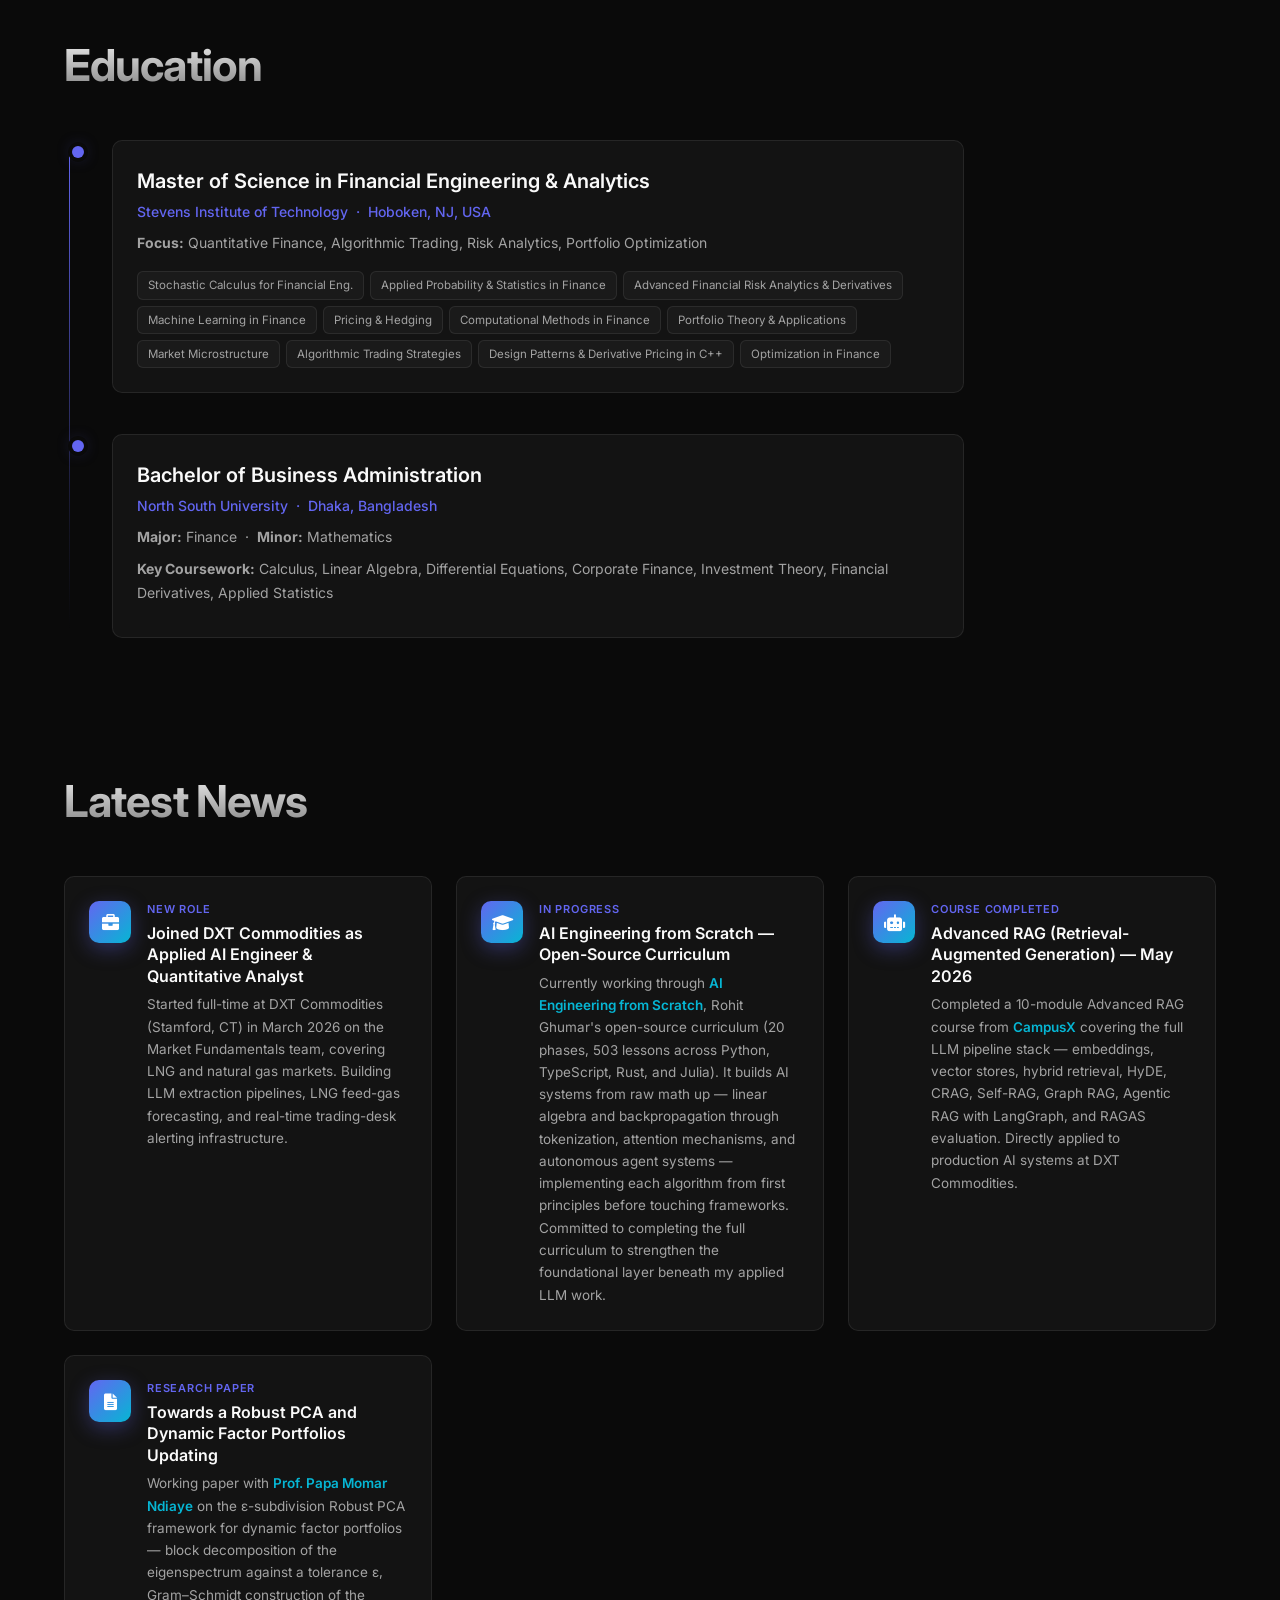
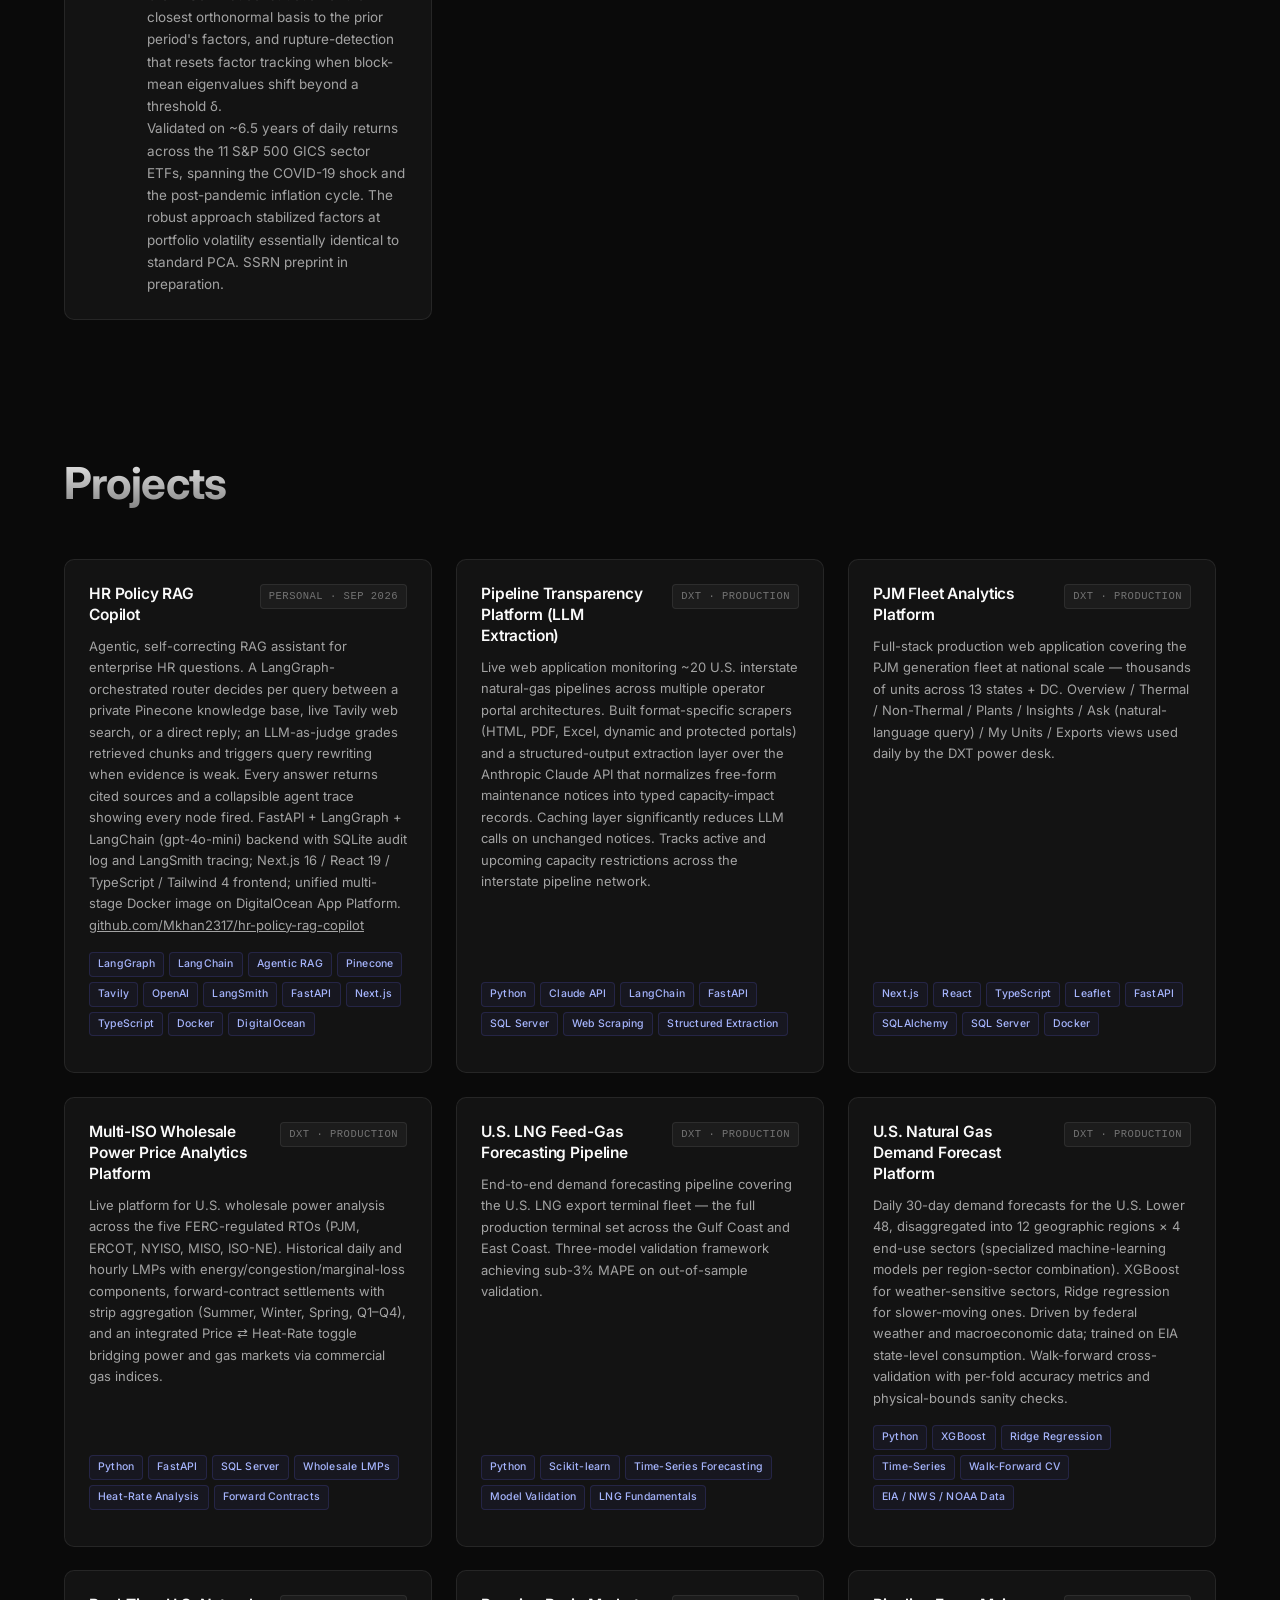
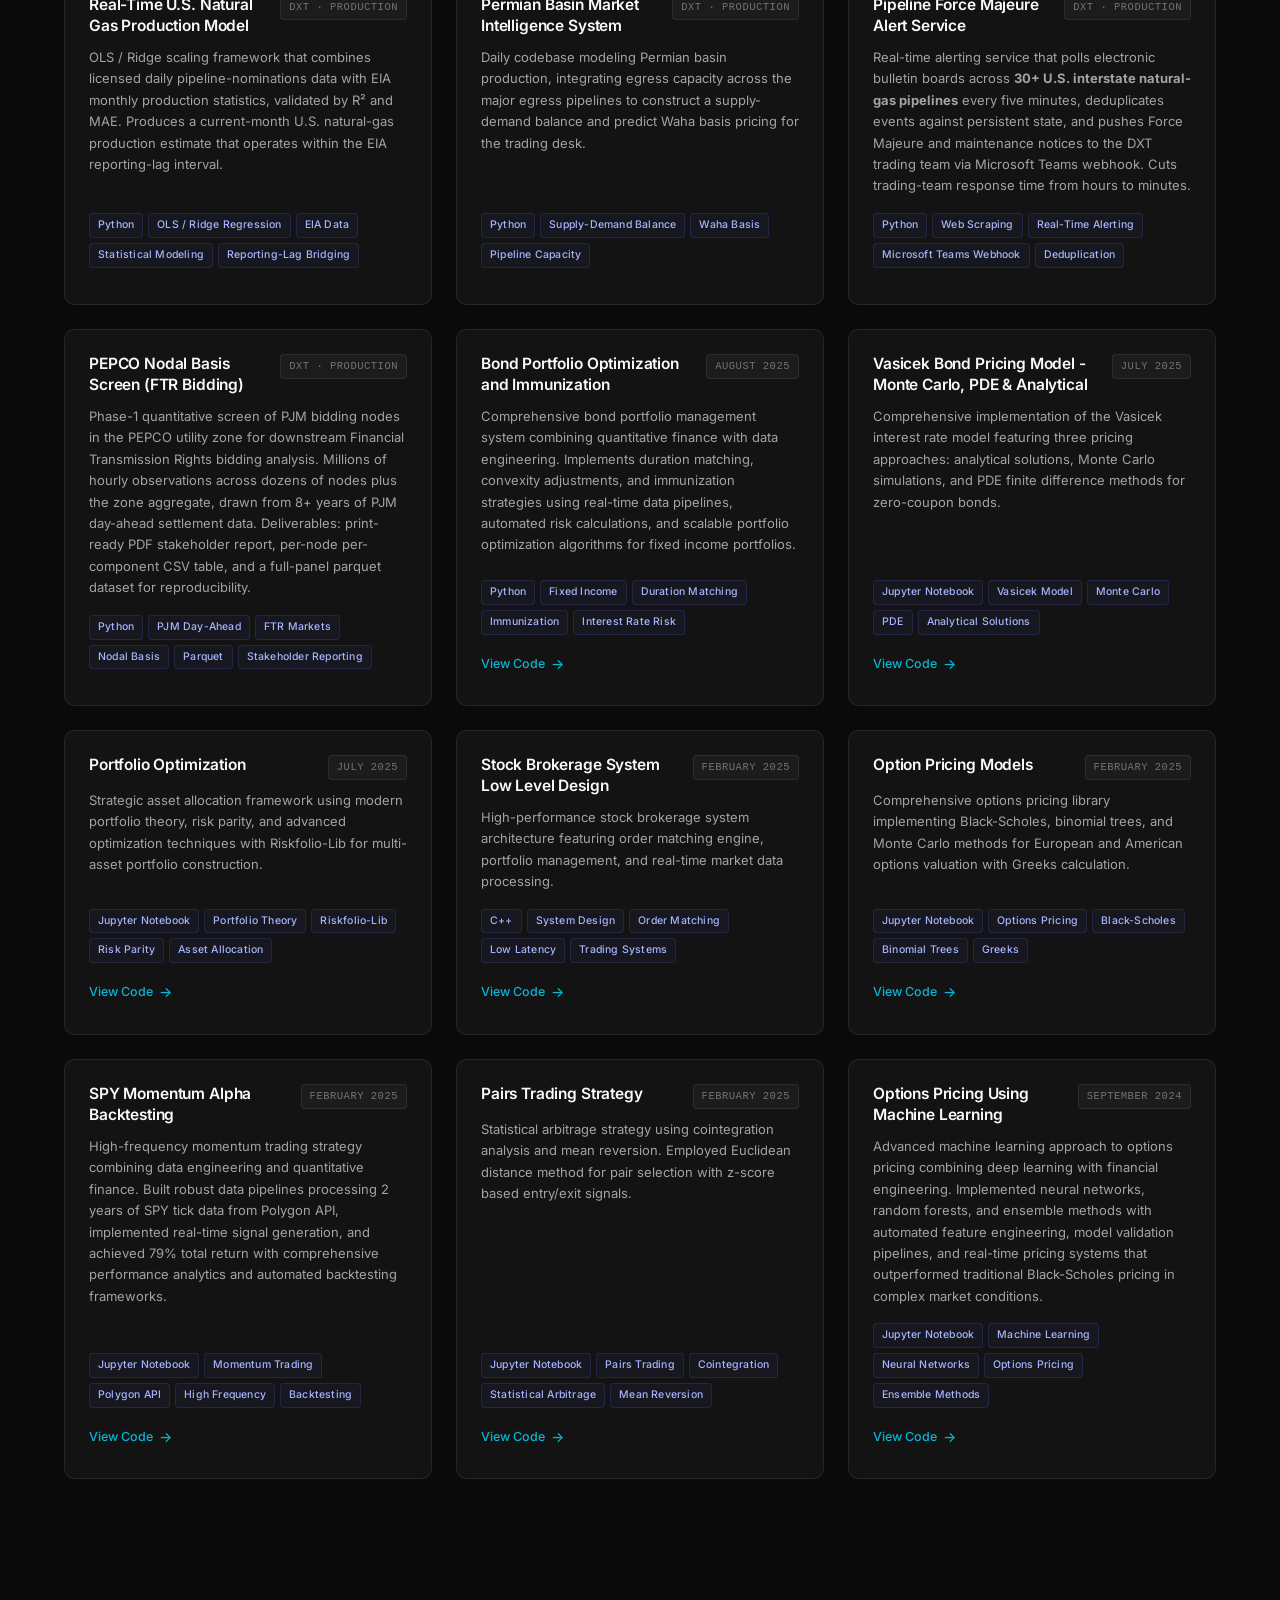
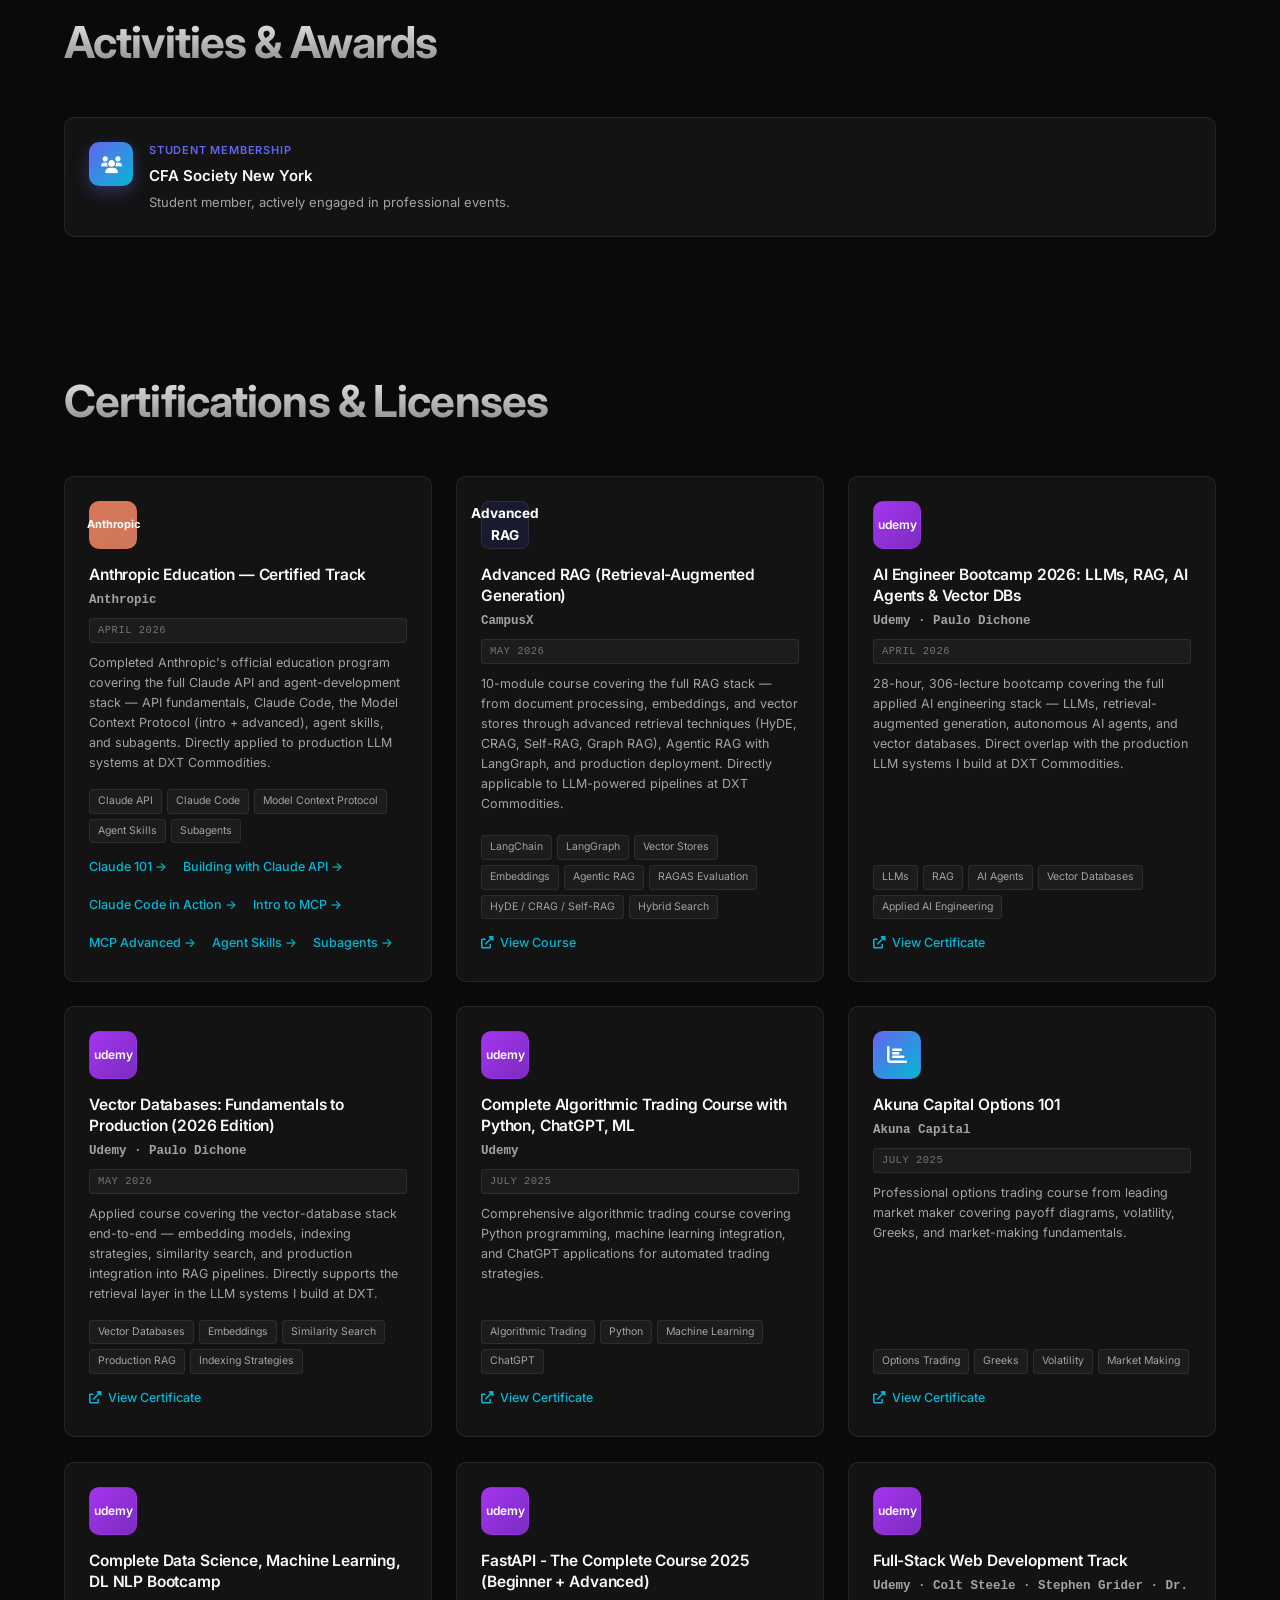
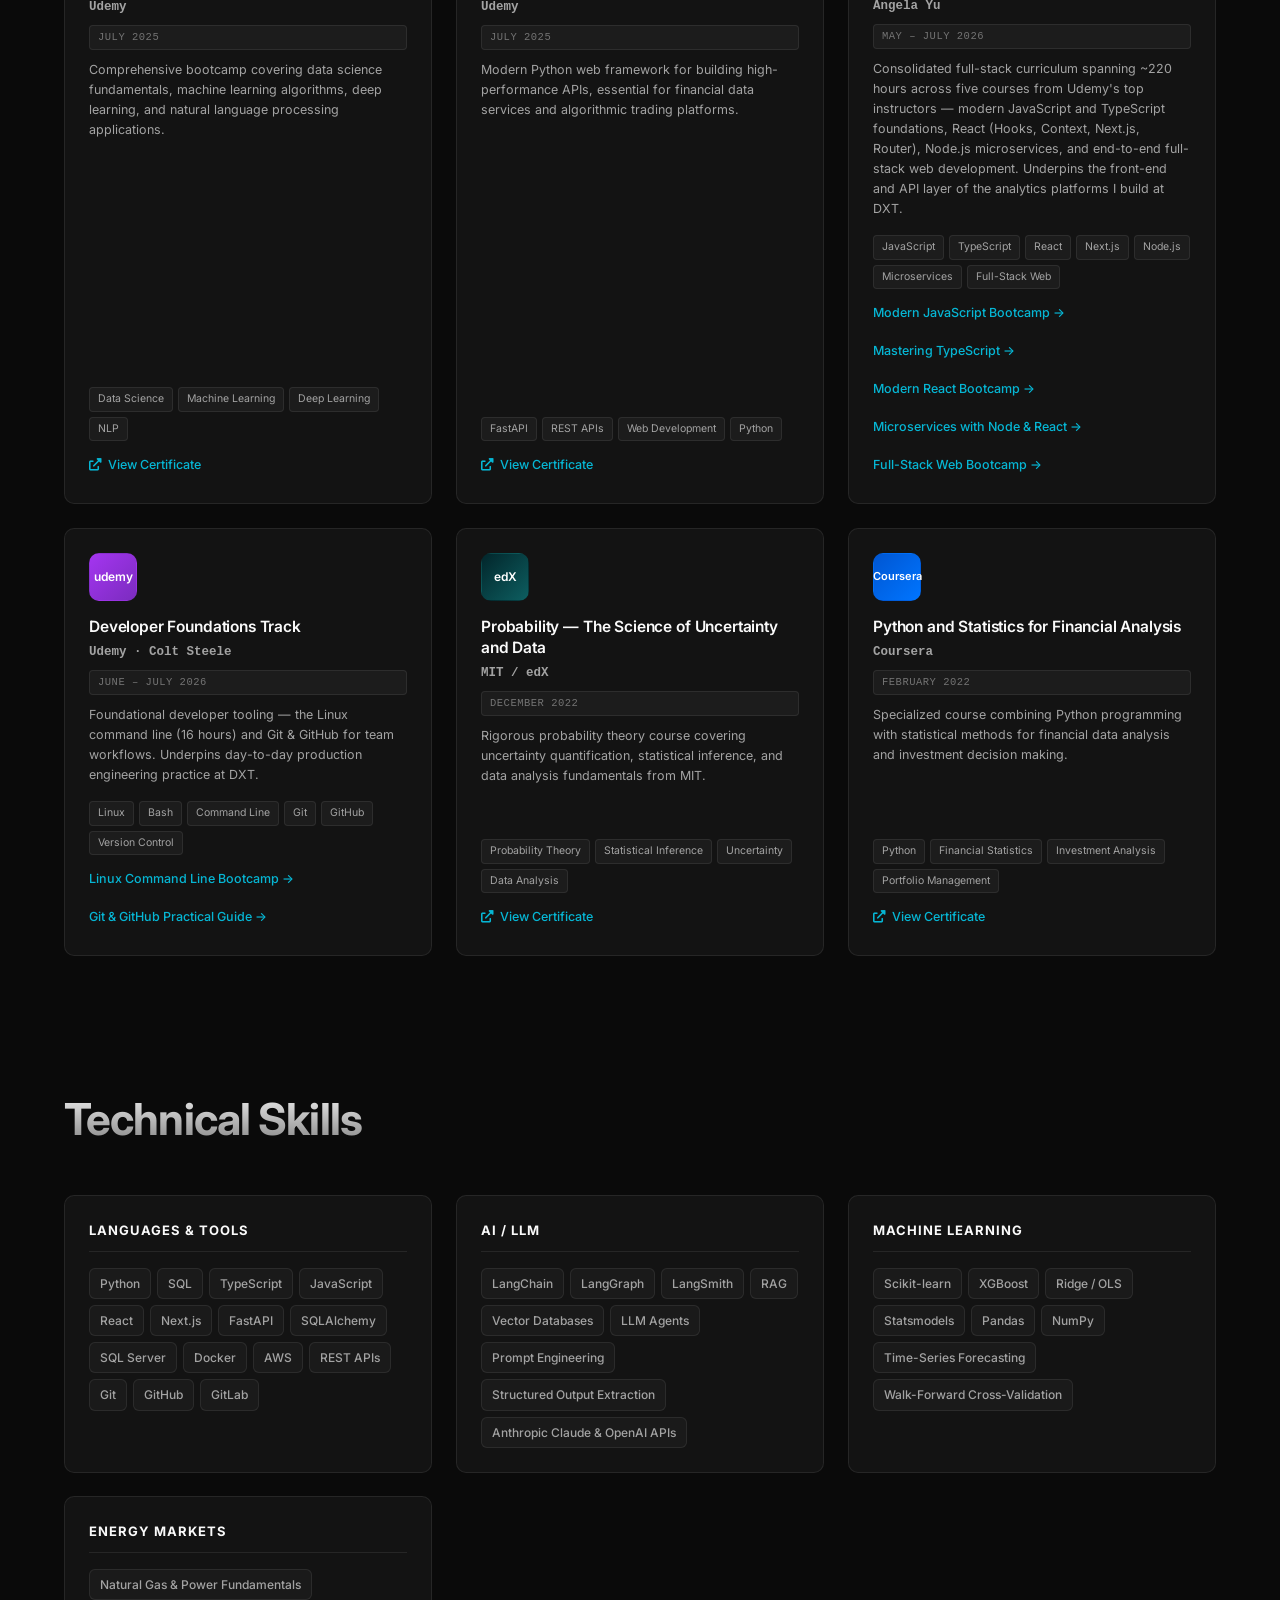
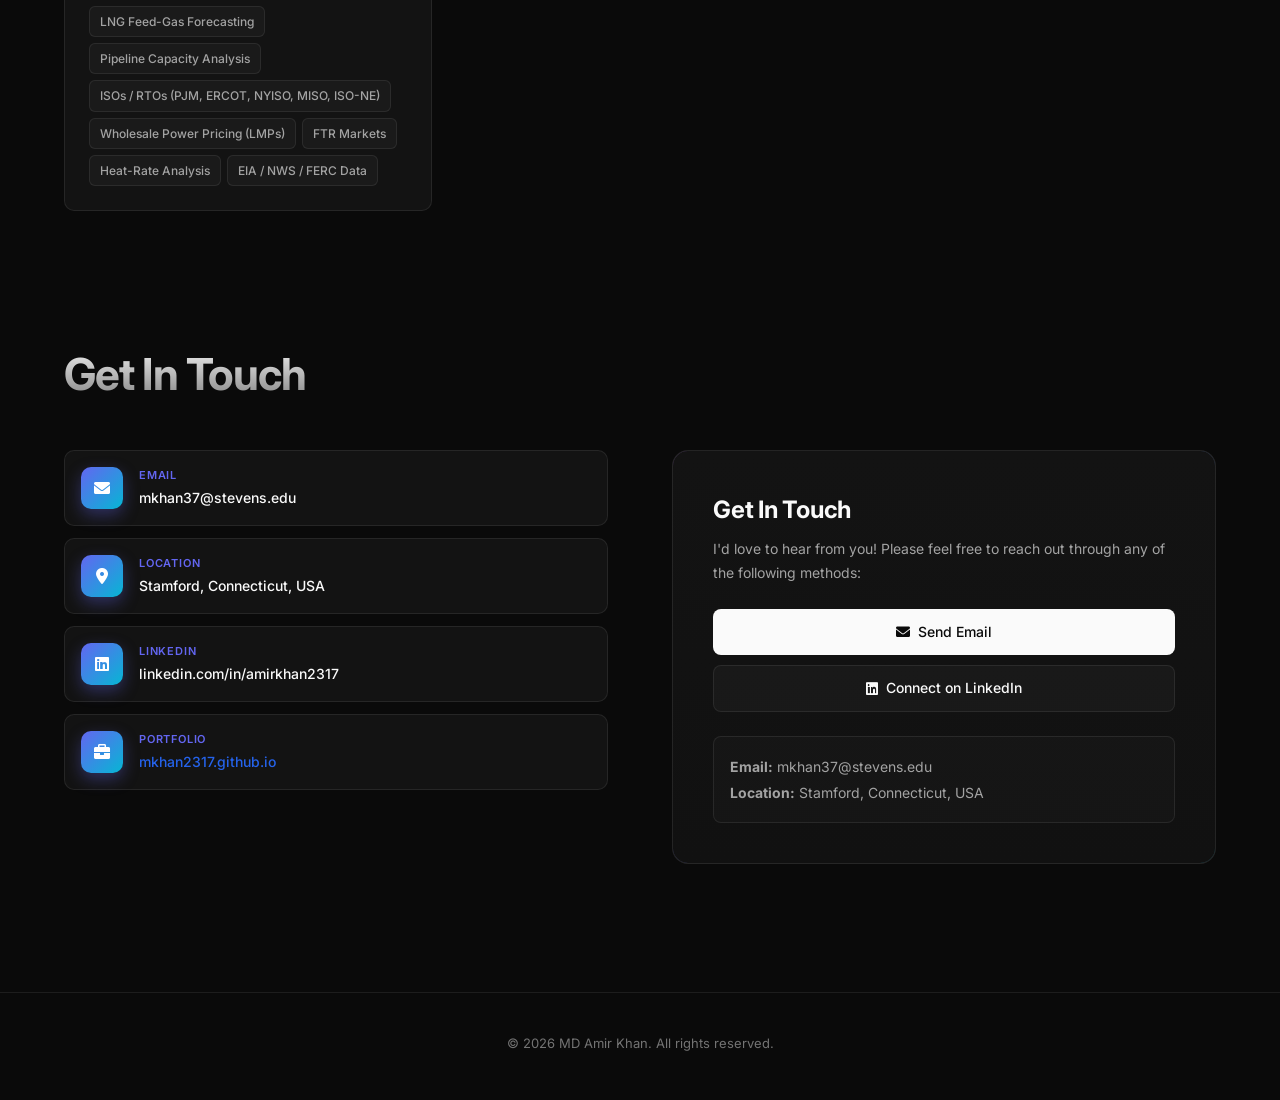
==== commit 8cc5cdeb: "Add HR Policy RAG Copilot project to resume and site" ====
--- a/index.html
+++ b/index.html
@@ -331,6 +331,29 @@
             <div class="container">
                 <h2 class="section-title">Projects</h2>
                 <div class="projects-grid">
+                    <!-- Personal / open-source projects -->
+                    <div class="project-card">
+                        <div class="project-header">
+                            <h3>HR Policy RAG Copilot</h3>
+                            <span class="date">Personal · Sep 2026</span>
+                        </div>
+                        <p>Agentic, self-correcting RAG assistant for enterprise HR questions. A LangGraph-orchestrated router decides per query between a private Pinecone knowledge base, live Tavily web search, or a direct reply; an LLM-as-judge grades retrieved chunks and triggers query rewriting when evidence is weak. Every answer returns cited sources and a collapsible agent trace showing every node fired. FastAPI + LangGraph + LangChain (gpt-4o-mini) backend with SQLite audit log and LangSmith tracing; Next.js 16 / React 19 / TypeScript / Tailwind 4 frontend; unified multi-stage Docker image on DigitalOcean App Platform. <a href="https://github.com/Mkhan2317/hr-policy-rag-copilot" target="_blank" rel="noopener">github.com/Mkhan2317/hr-policy-rag-copilot</a></p>
+                        <div class="project-tags">
+                            <span>LangGraph</span>
+                            <span>LangChain</span>
+                            <span>Agentic RAG</span>
+                            <span>Pinecone</span>
+                            <span>Tavily</span>
+                            <span>OpenAI</span>
+                            <span>LangSmith</span>
+                            <span>FastAPI</span>
+                            <span>Next.js</span>
+                            <span>TypeScript</span>
+                            <span>Docker</span>
+                            <span>DigitalOcean</span>
+                        </div>
+                    </div>
+
                     <!-- DXT Commodities production systems -->
                     <div class="project-card">
                         <div class="project-header">
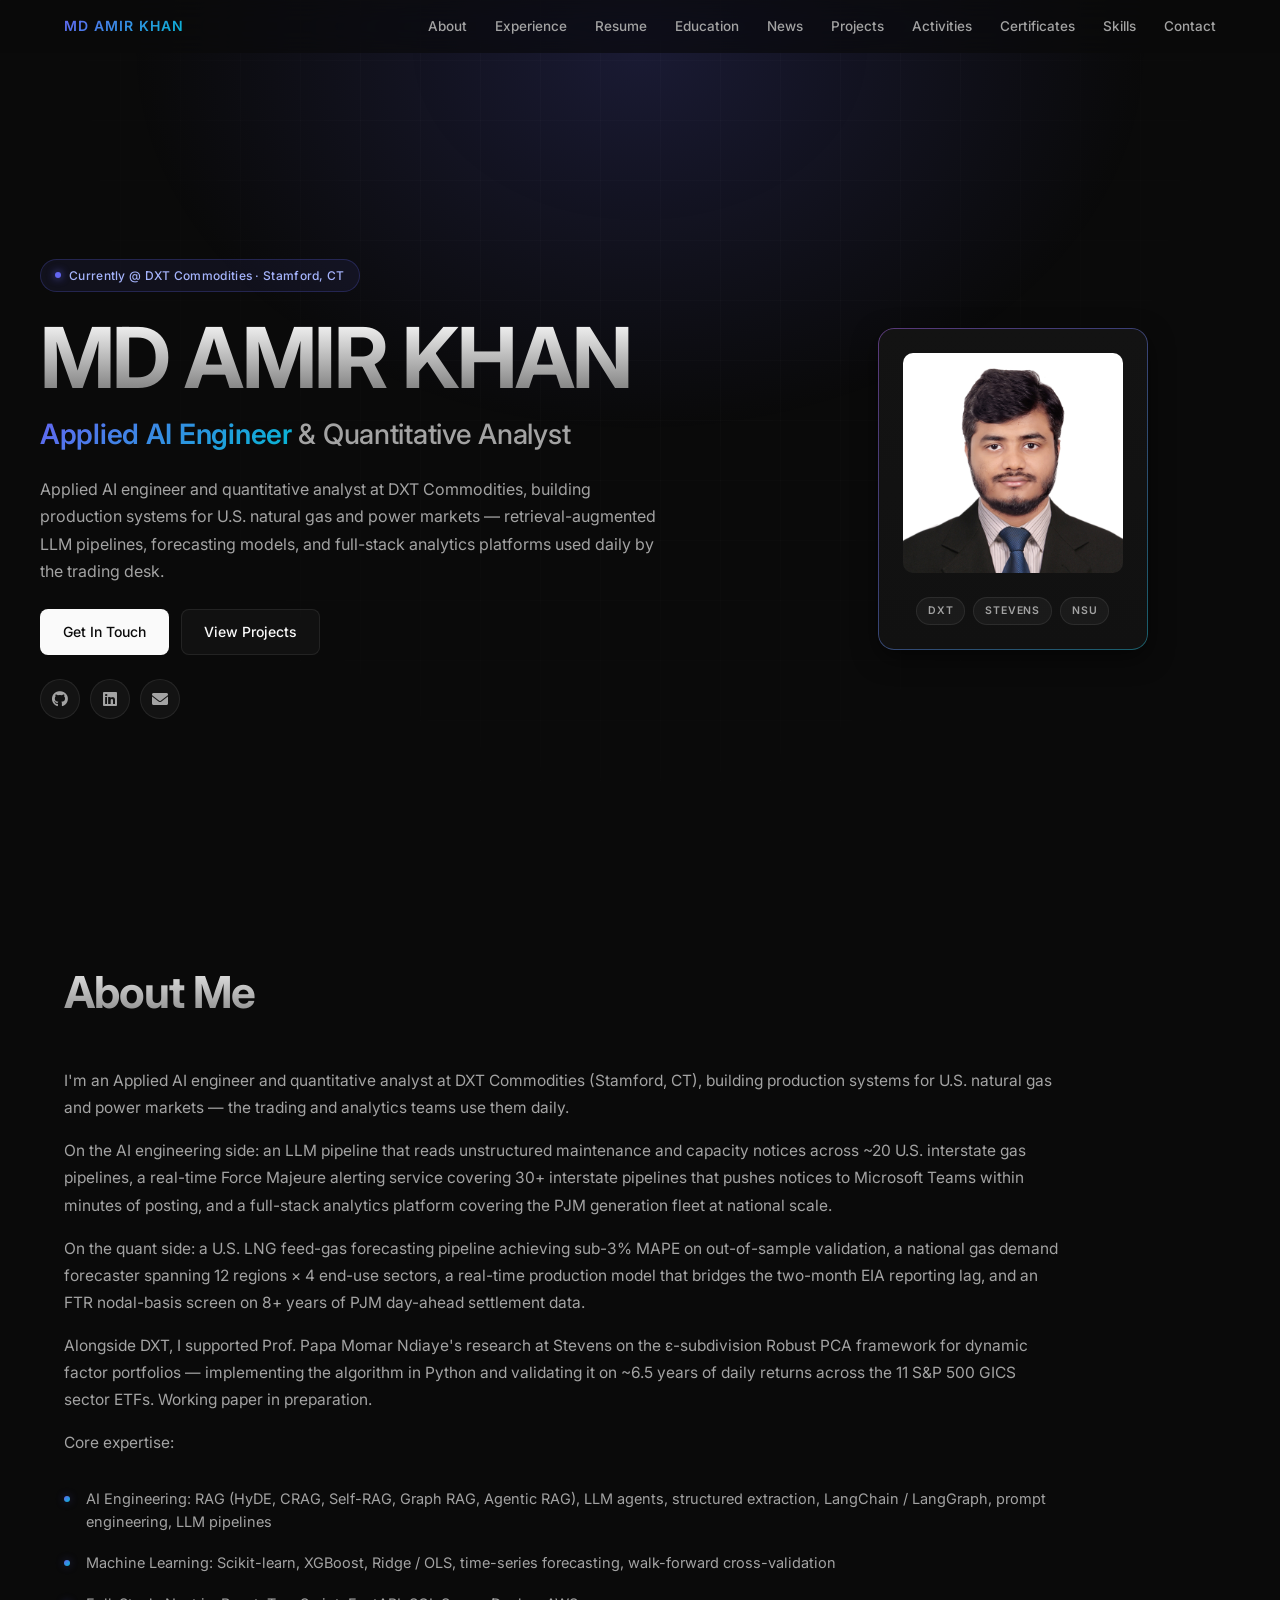
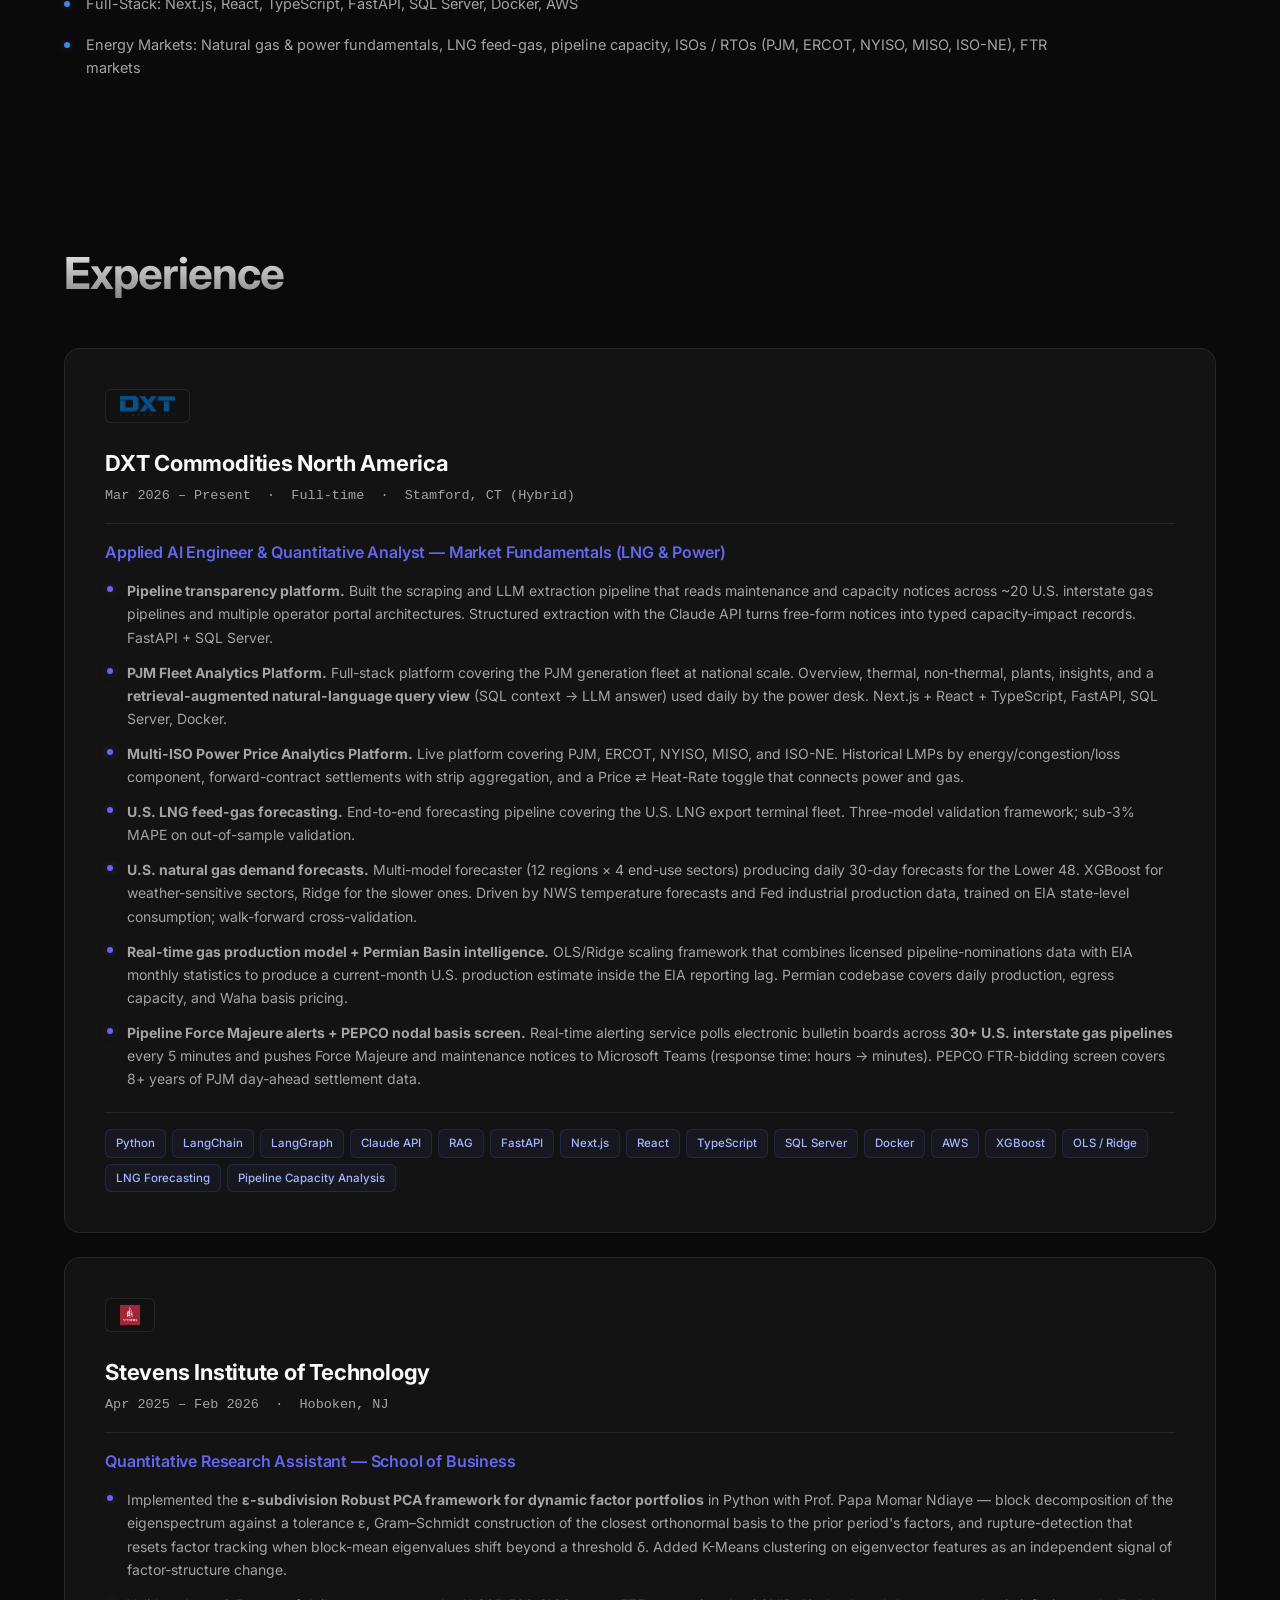
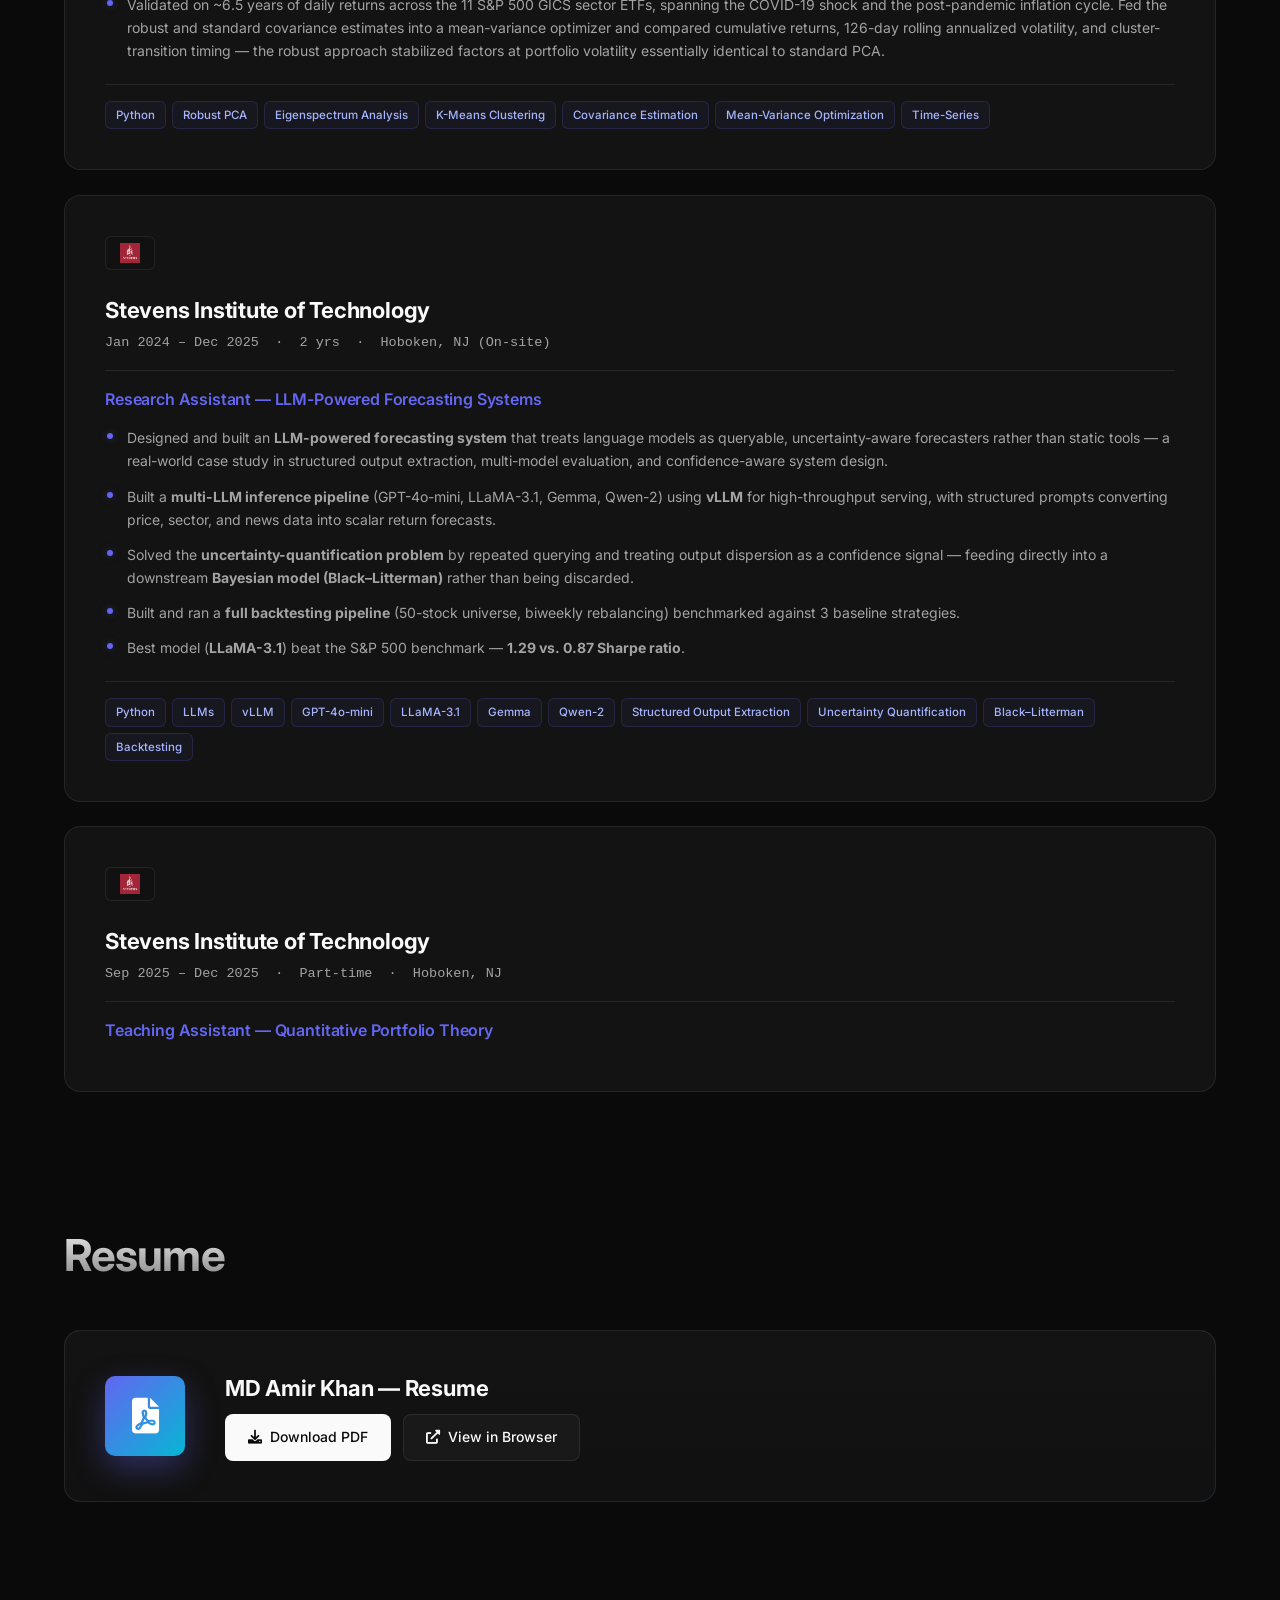
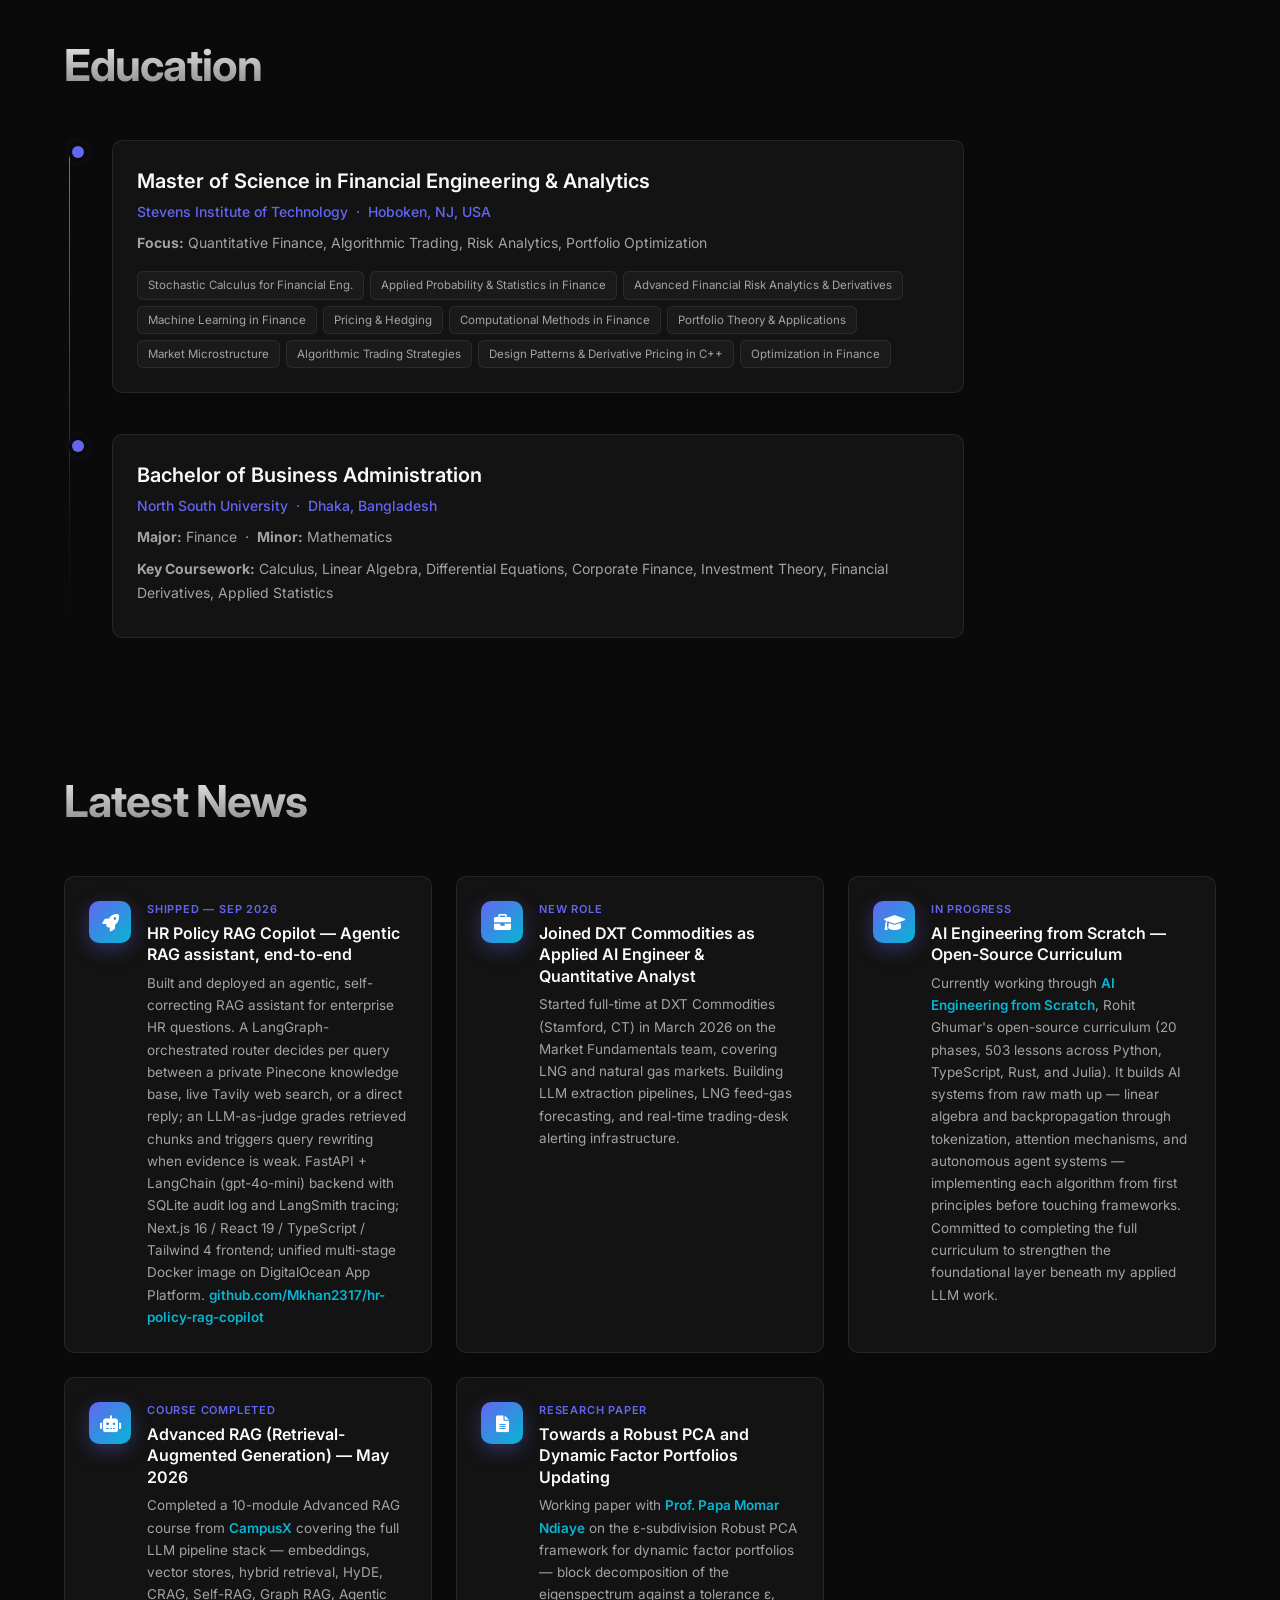
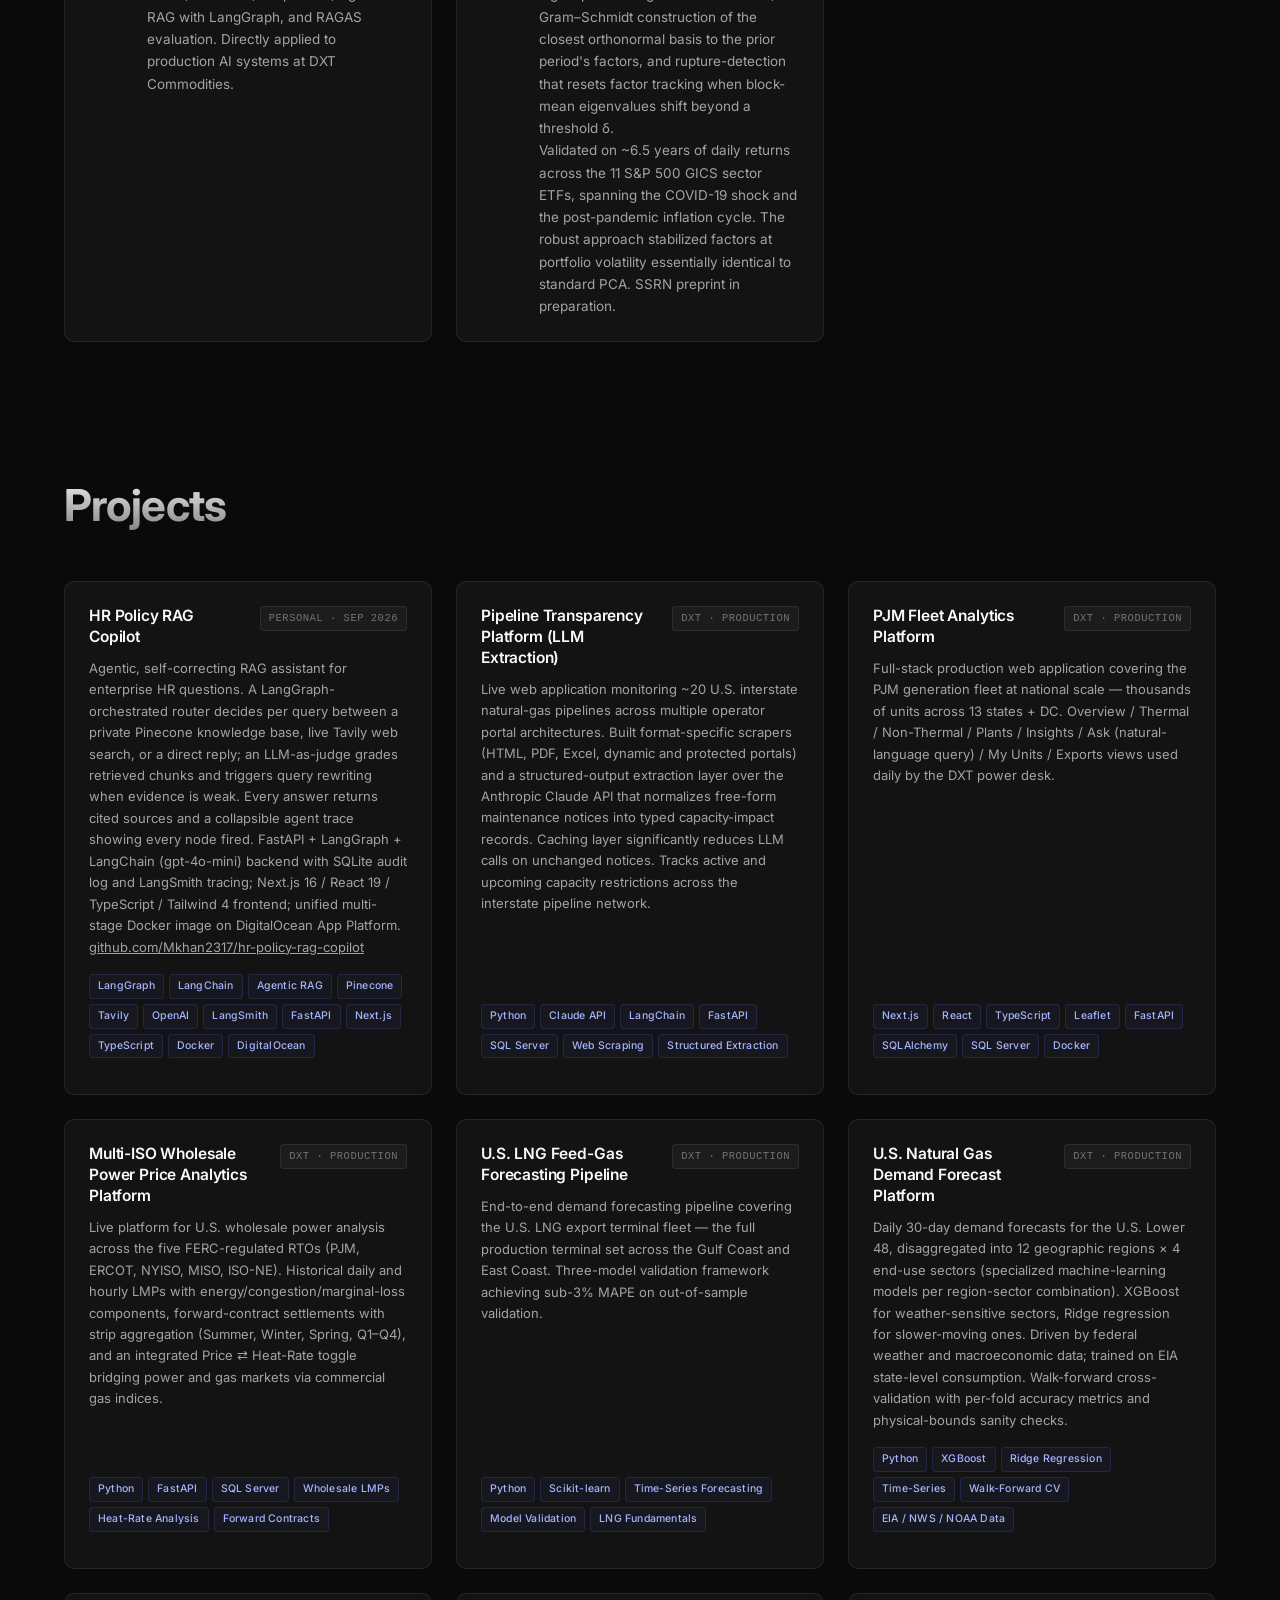
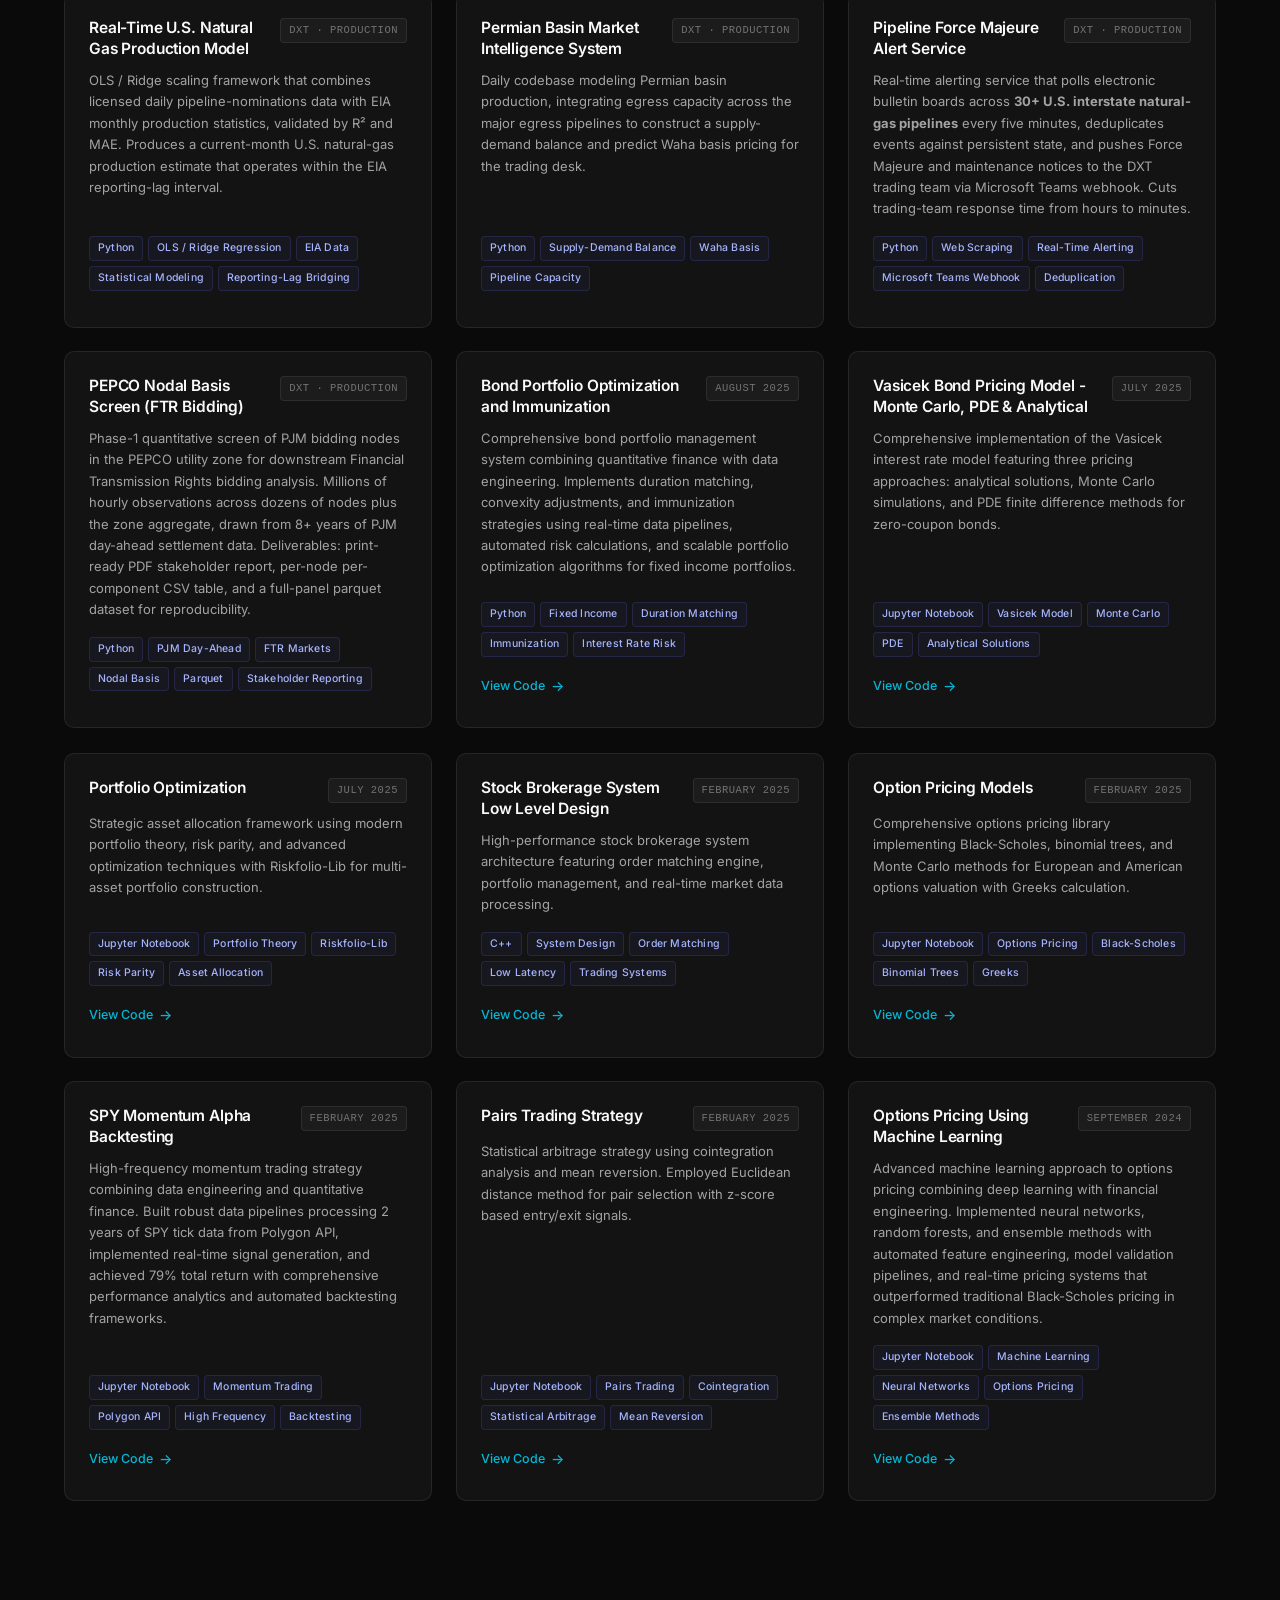
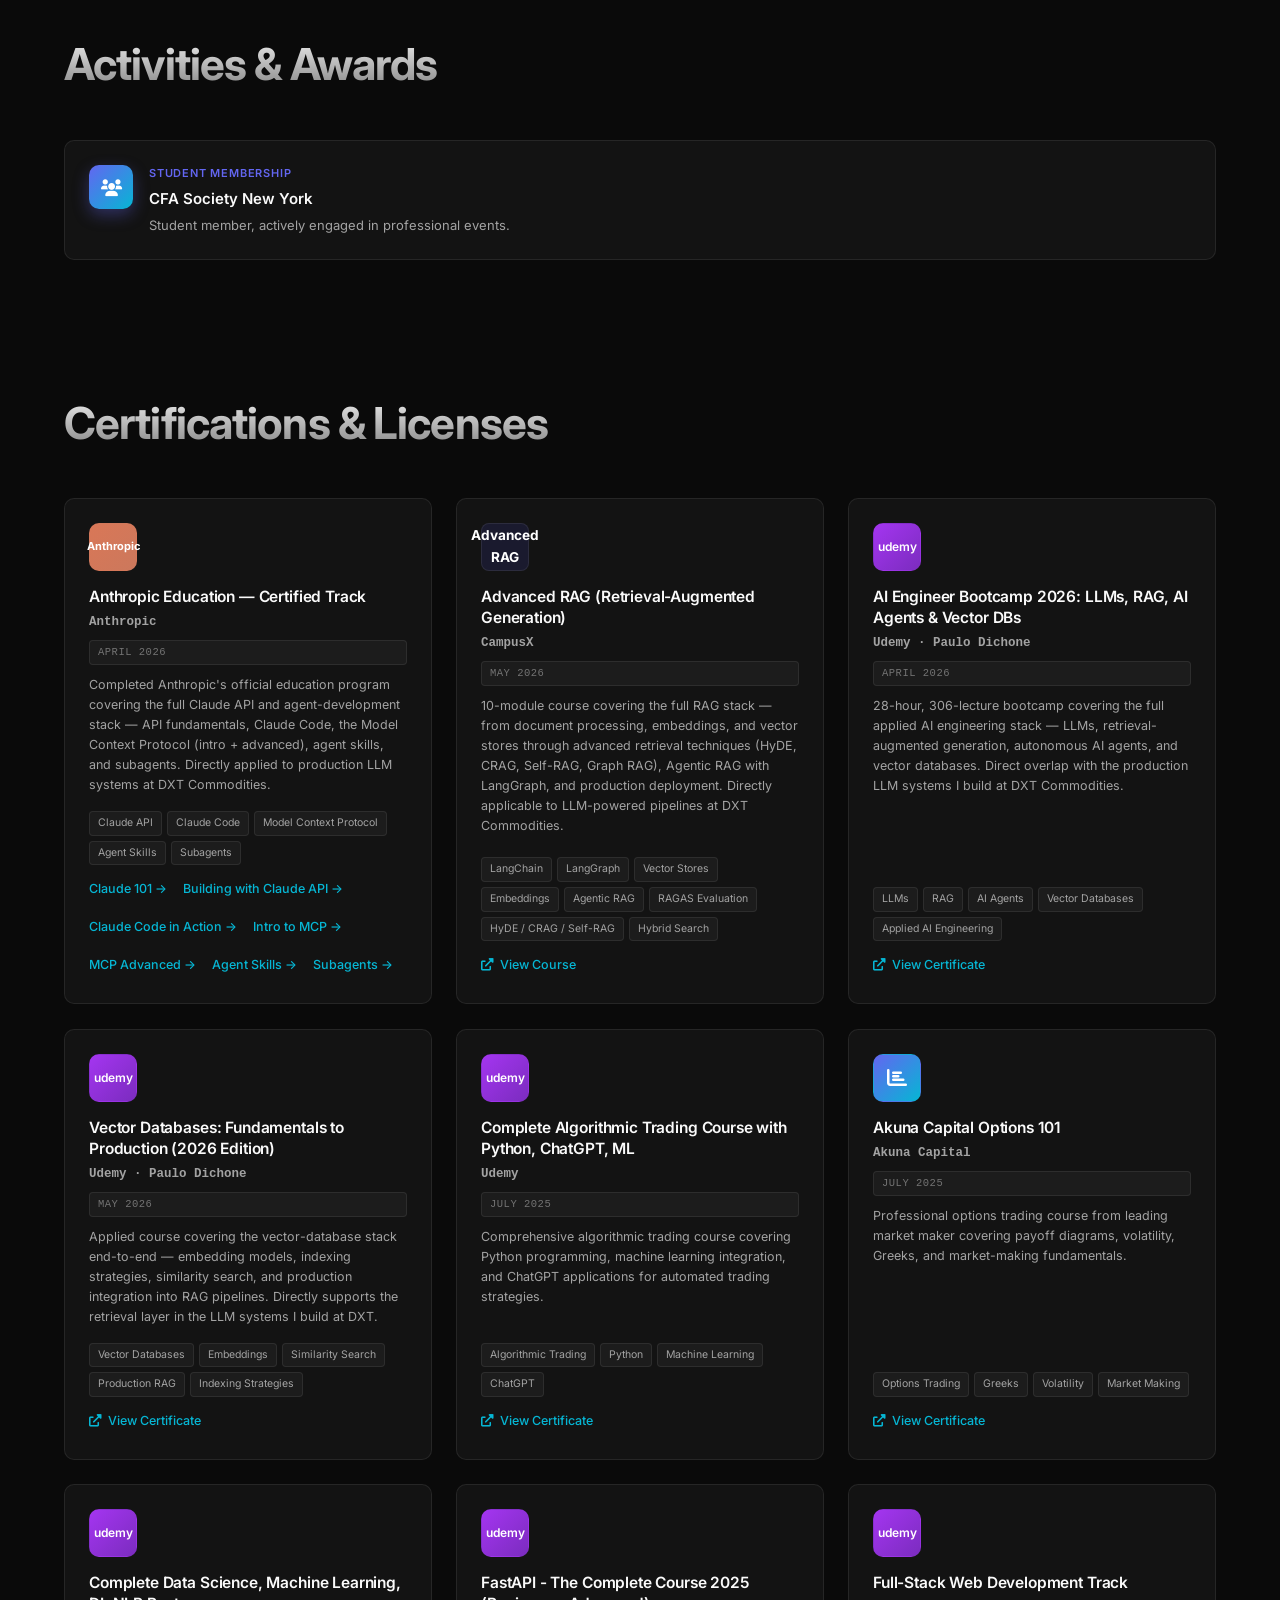
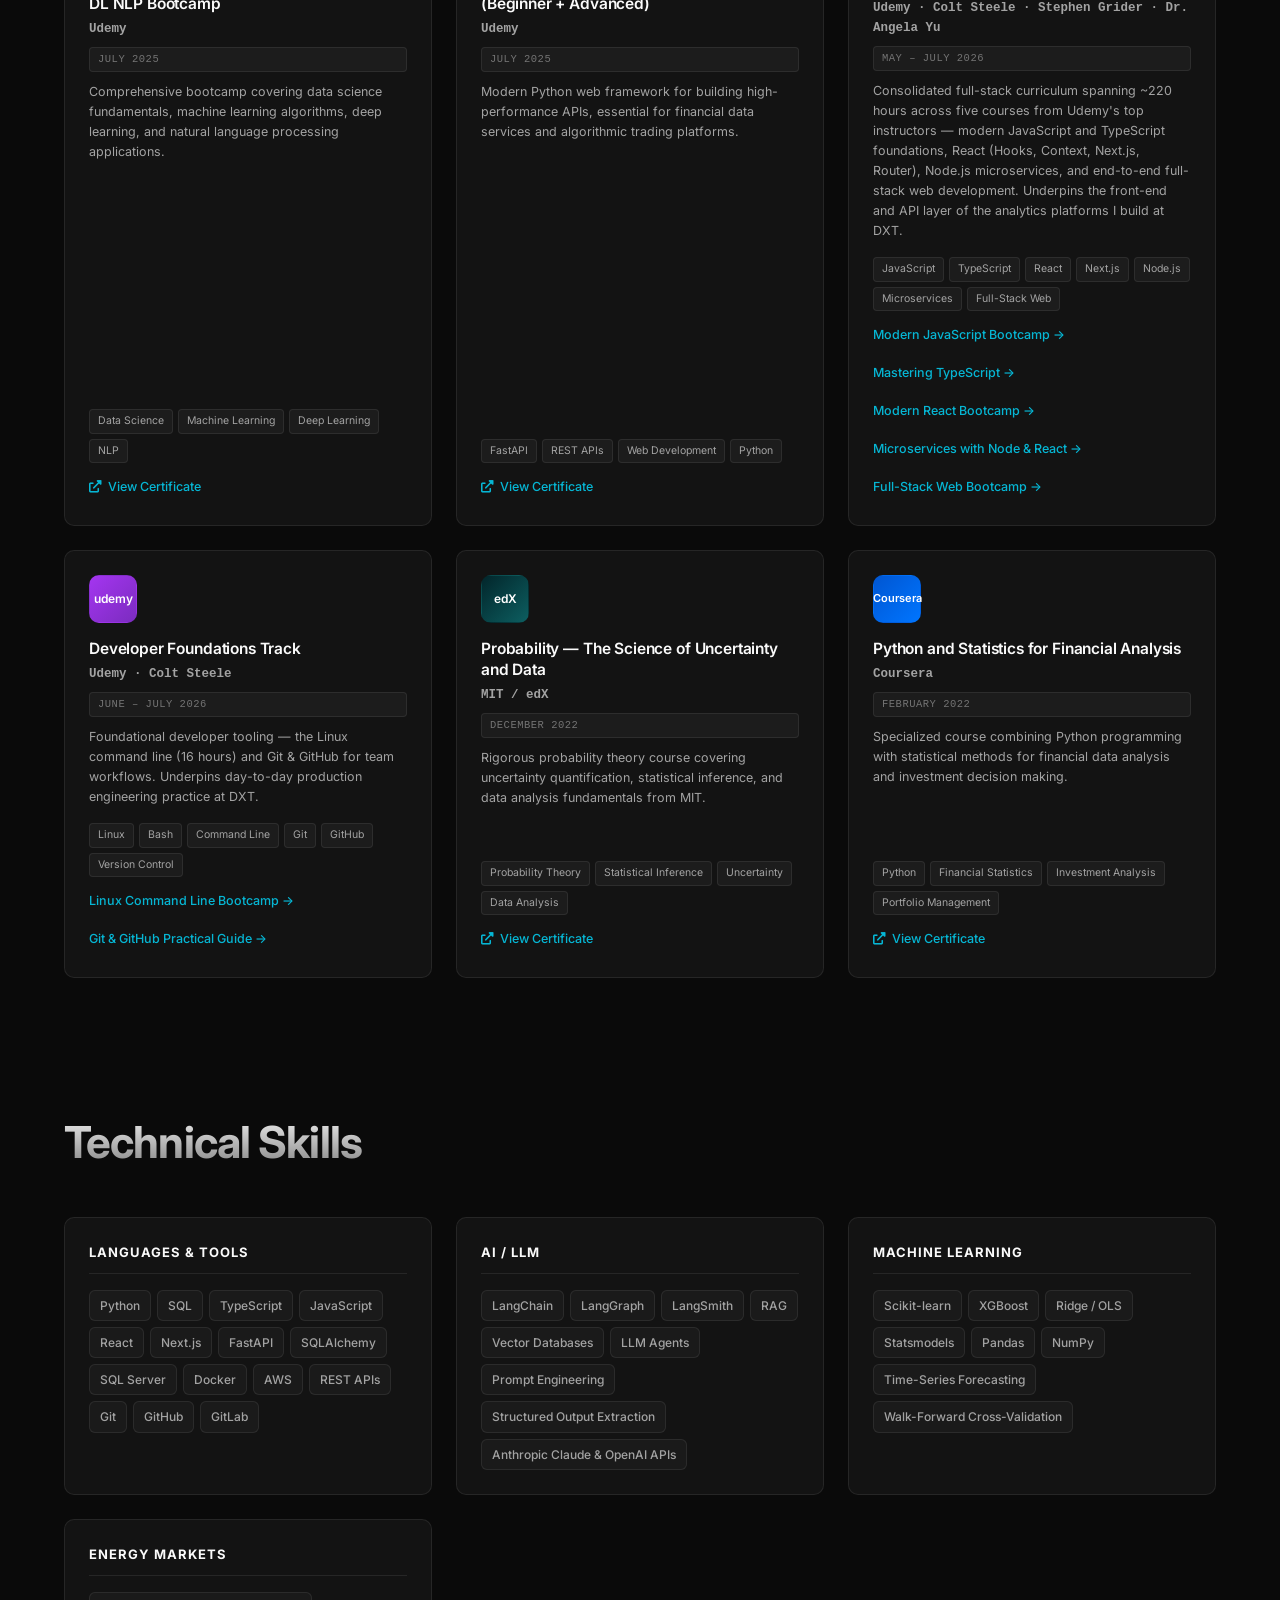
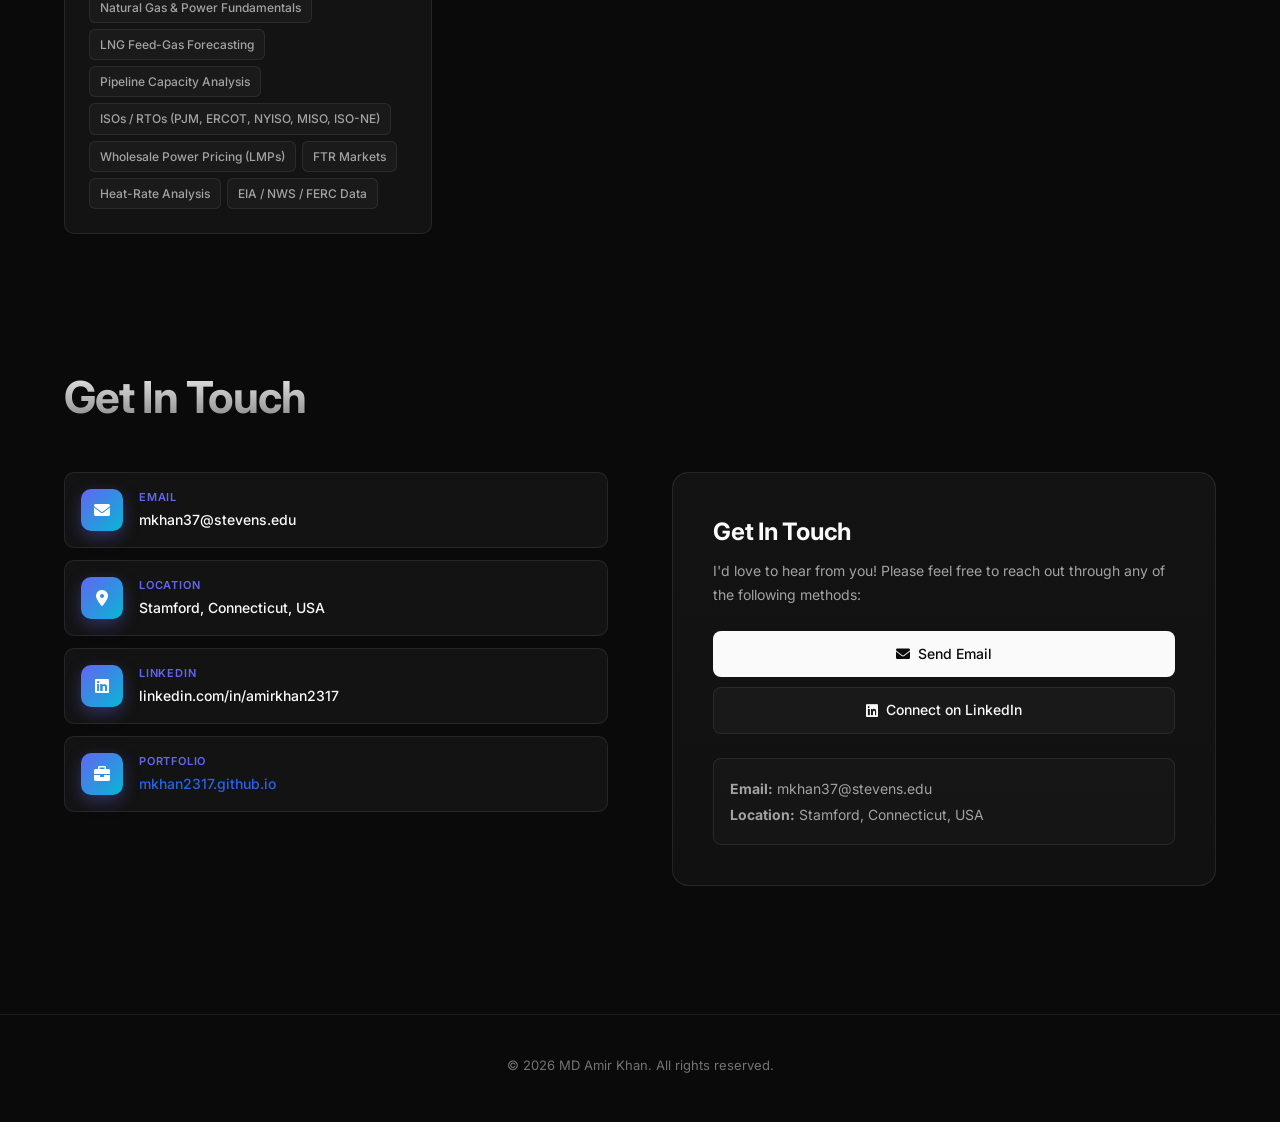
==== commit 6be04666: "Add HR Policy RAG Copilot to Latest News" ====
--- a/index.html
+++ b/index.html
@@ -280,6 +280,17 @@
                 <div class="news-grid">
                     <div class="news-card">
                         <div class="news-icon">
+                            <i class="fas fa-rocket"></i>
+                        </div>
+                        <div class="news-content">
+                            <h3>Shipped — Sep 2026</h3>
+                            <h4>HR Policy RAG Copilot — Agentic RAG assistant, end-to-end</h4>
+                            <p>Built and deployed an agentic, self-correcting RAG assistant for enterprise HR questions. A LangGraph-orchestrated router decides per query between a private Pinecone knowledge base, live Tavily web search, or a direct reply; an LLM-as-judge grades retrieved chunks and triggers query rewriting when evidence is weak. FastAPI + LangChain (gpt-4o-mini) backend with SQLite audit log and LangSmith tracing; Next.js 16 / React 19 / TypeScript / Tailwind 4 frontend; unified multi-stage Docker image on DigitalOcean App Platform. <a href="https://github.com/Mkhan2317/hr-policy-rag-copilot" target="_blank" style="color: var(--accent-cyan); text-decoration: none; font-weight: 600;">github.com/Mkhan2317/hr-policy-rag-copilot</a></p>
+                        </div>
+                    </div>
+
+                    <div class="news-card">
+                        <div class="news-icon">
                             <i class="fas fa-briefcase"></i>
                         </div>
                         <div class="news-content">
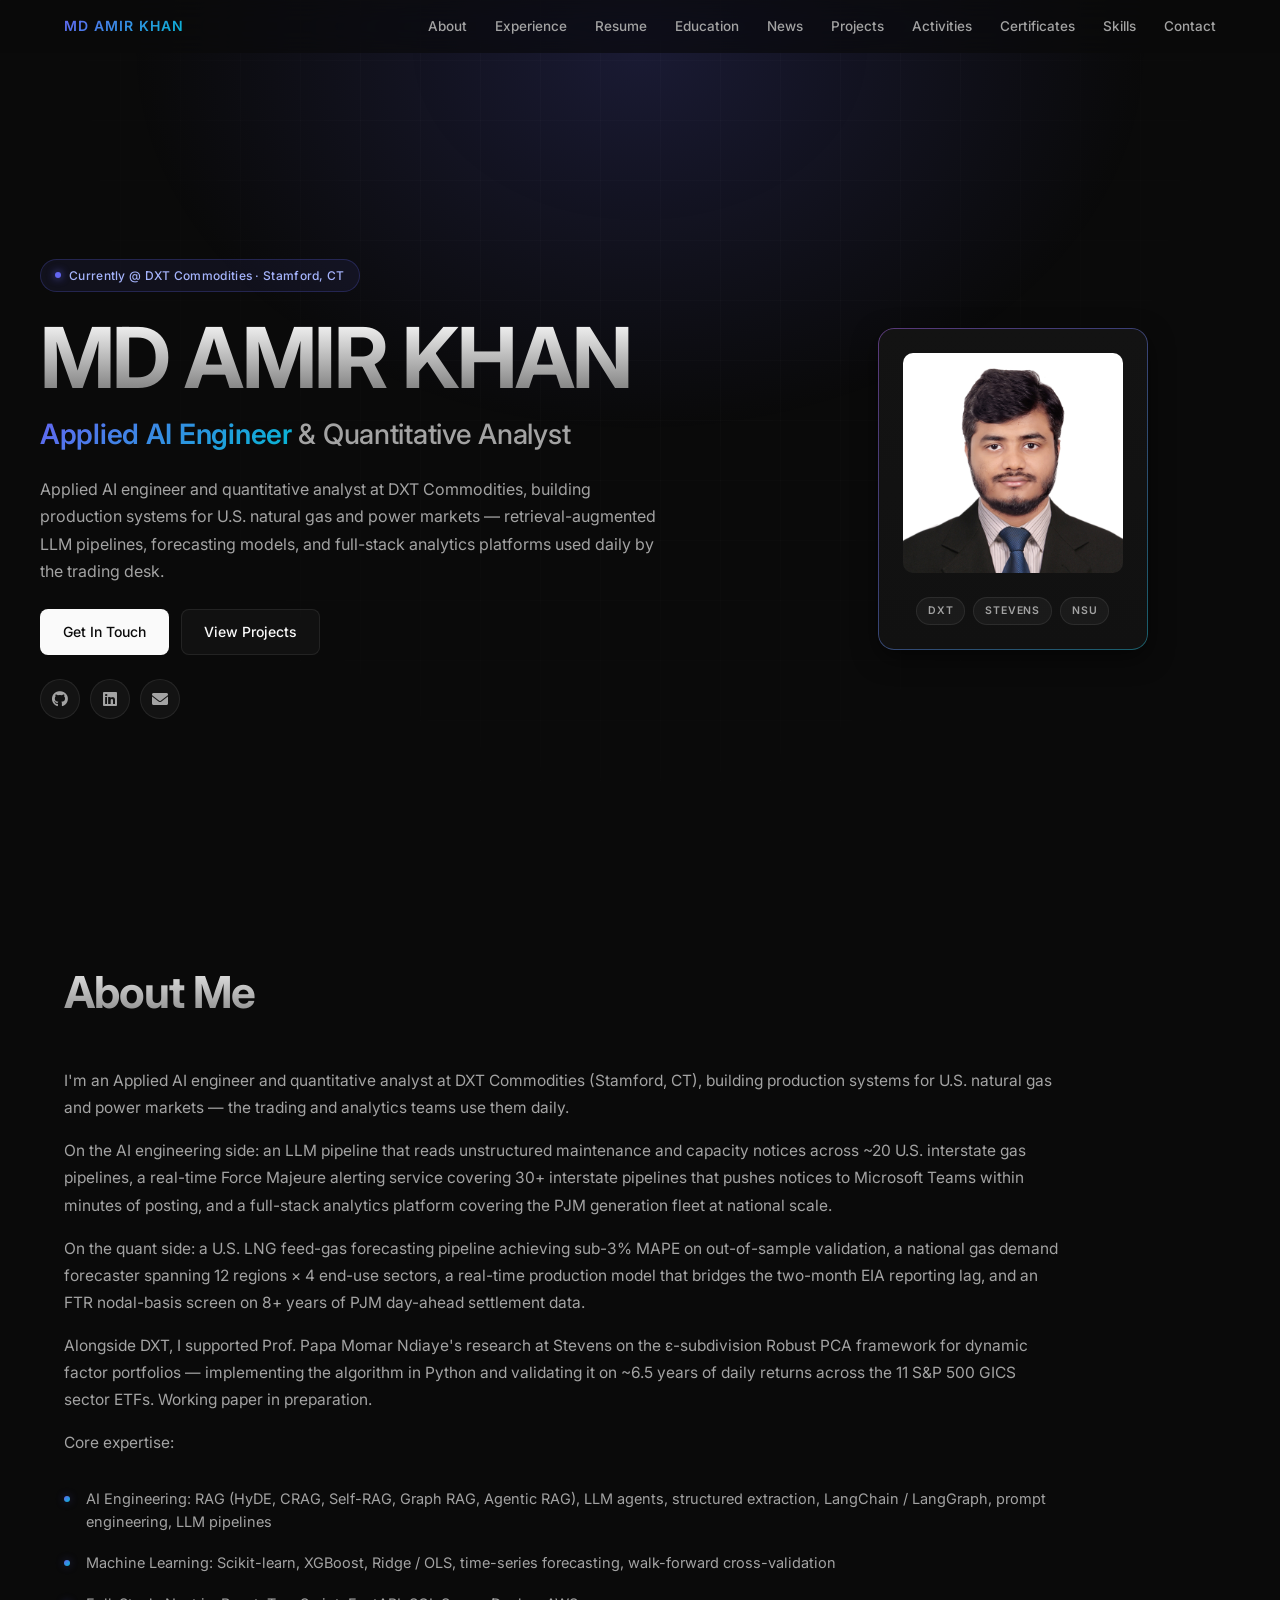
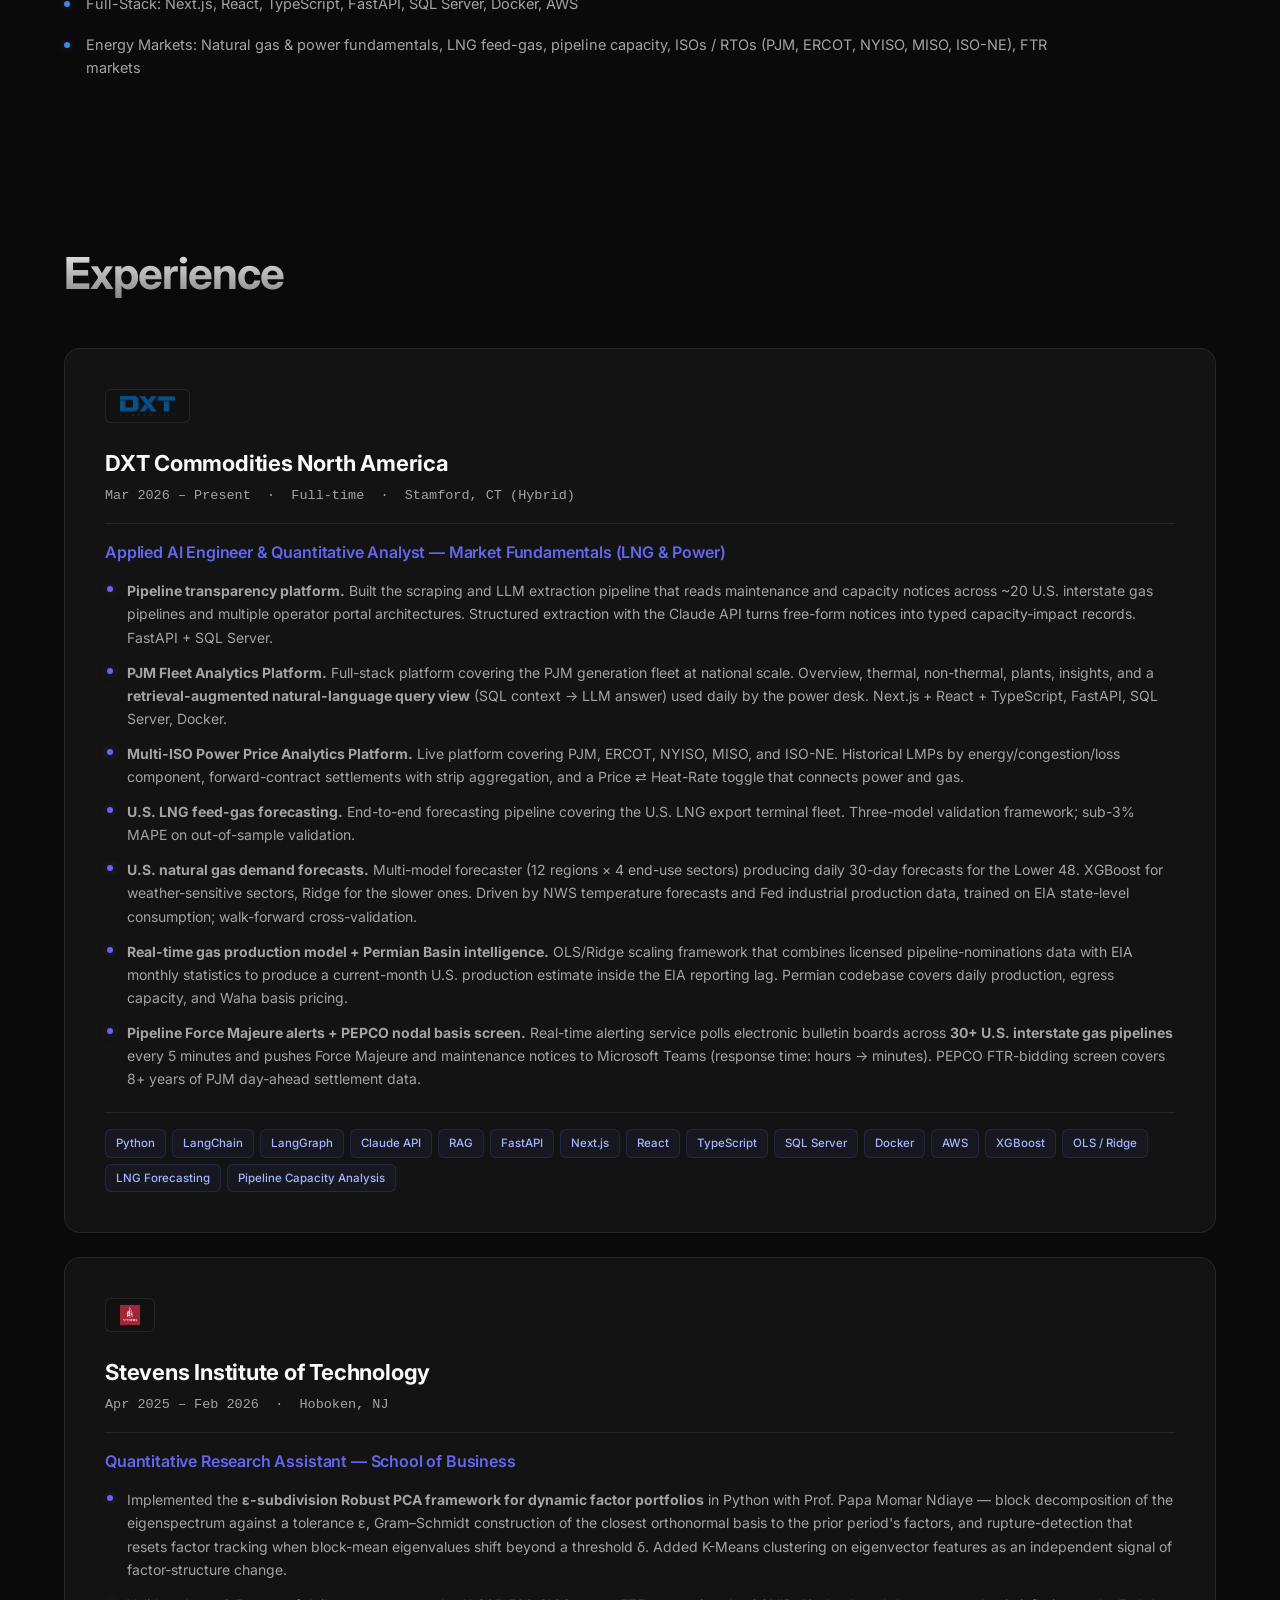
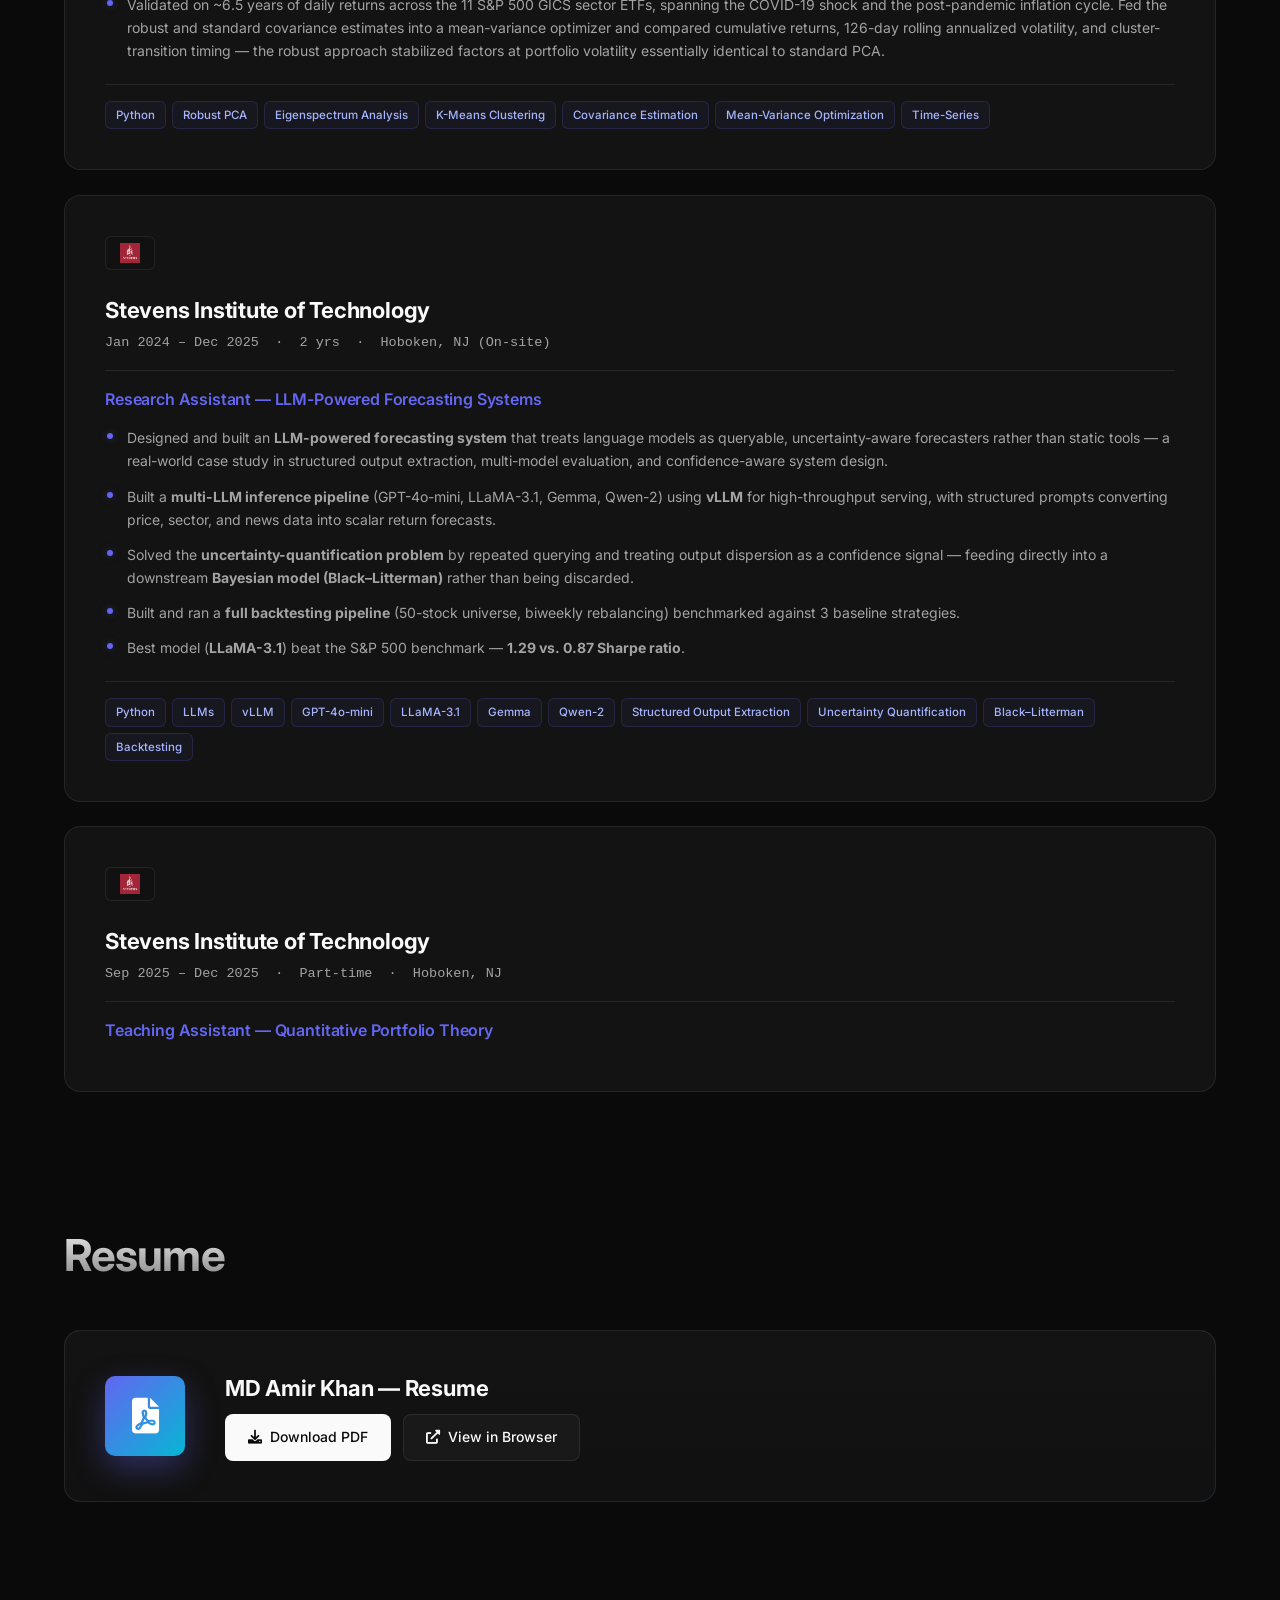
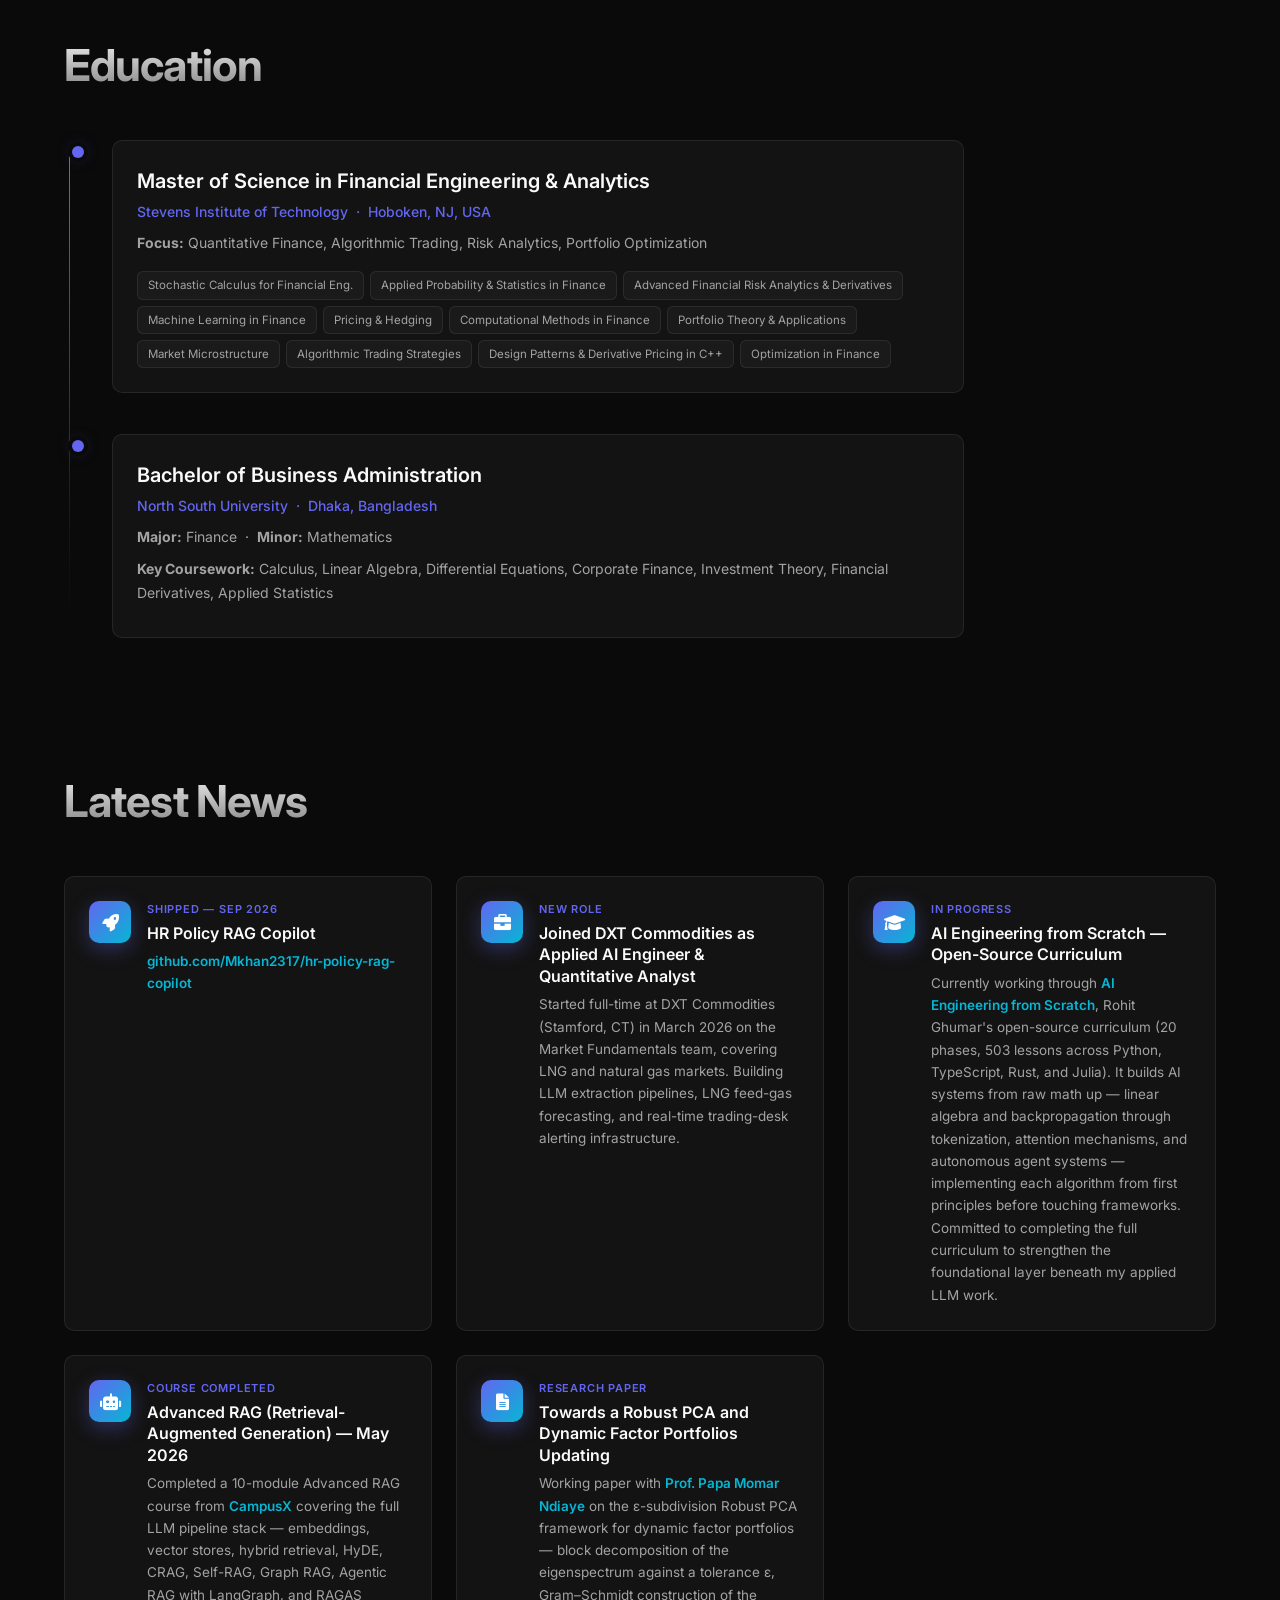
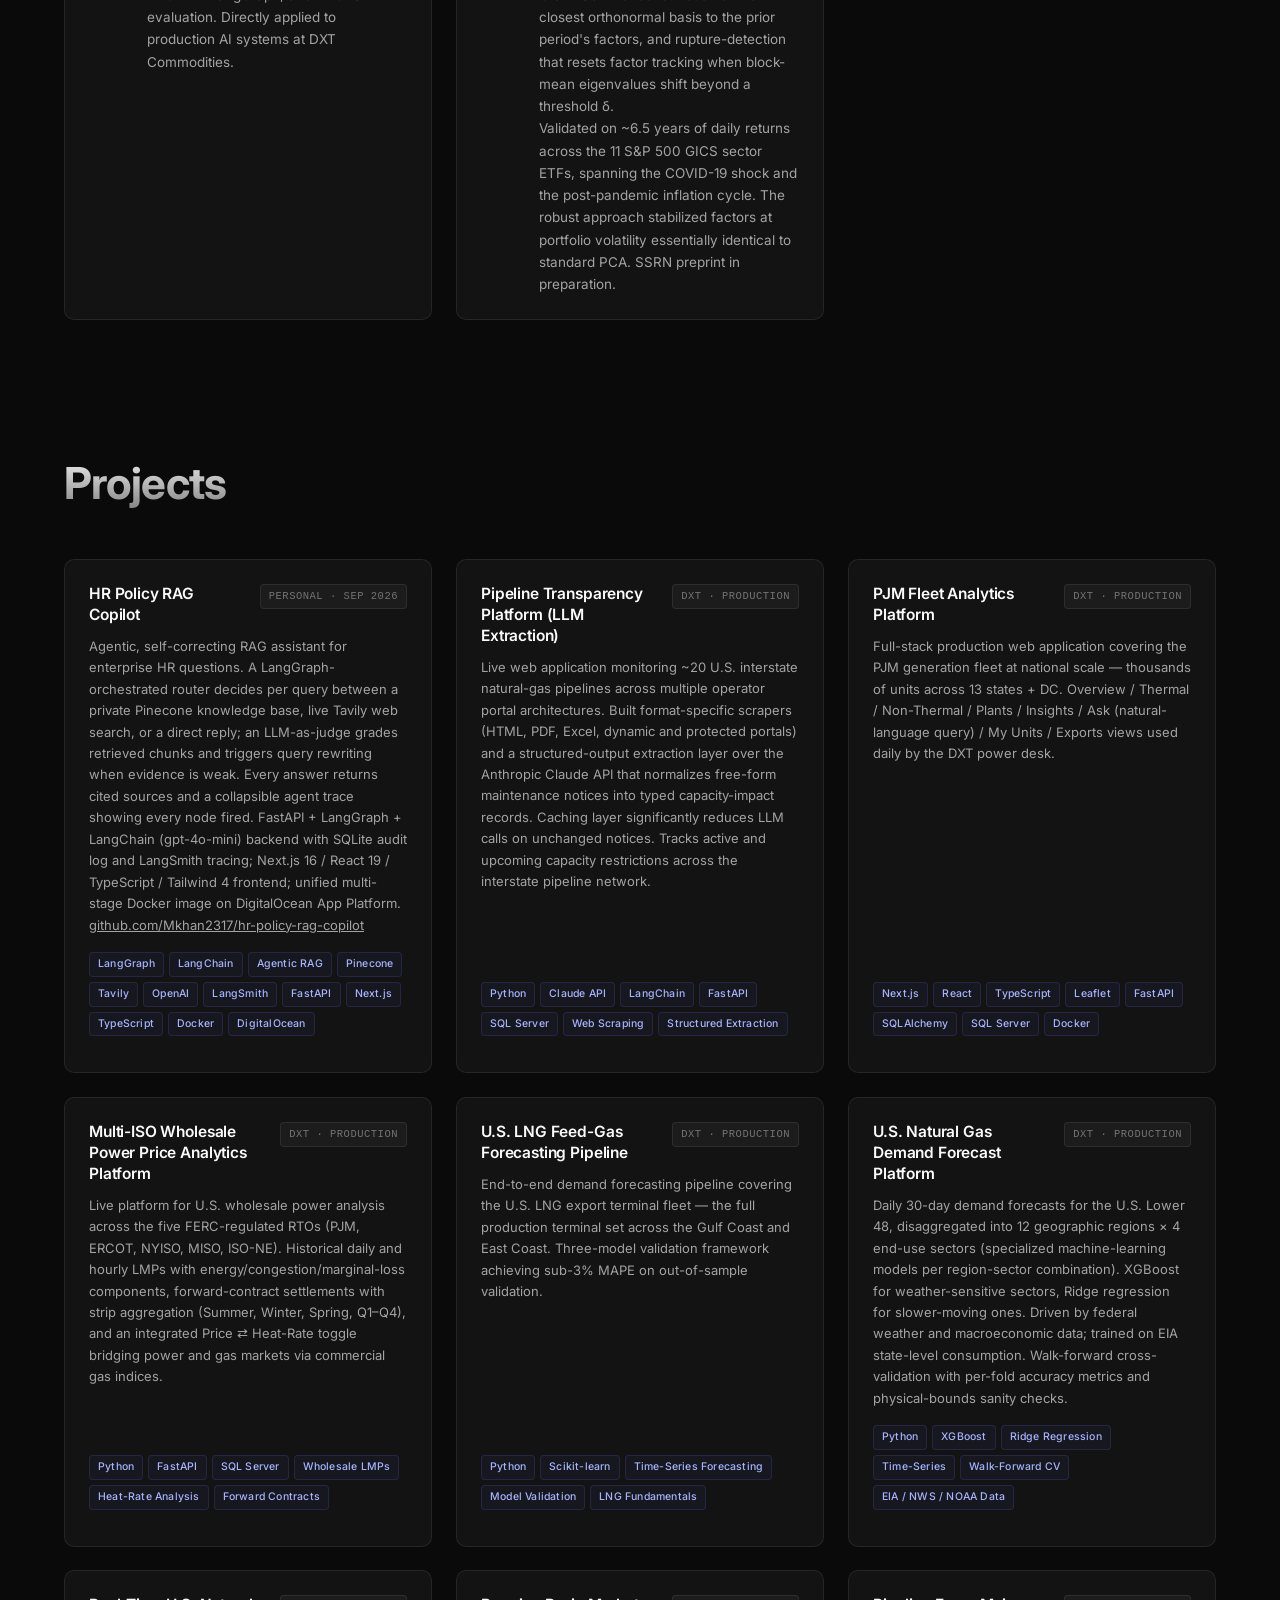
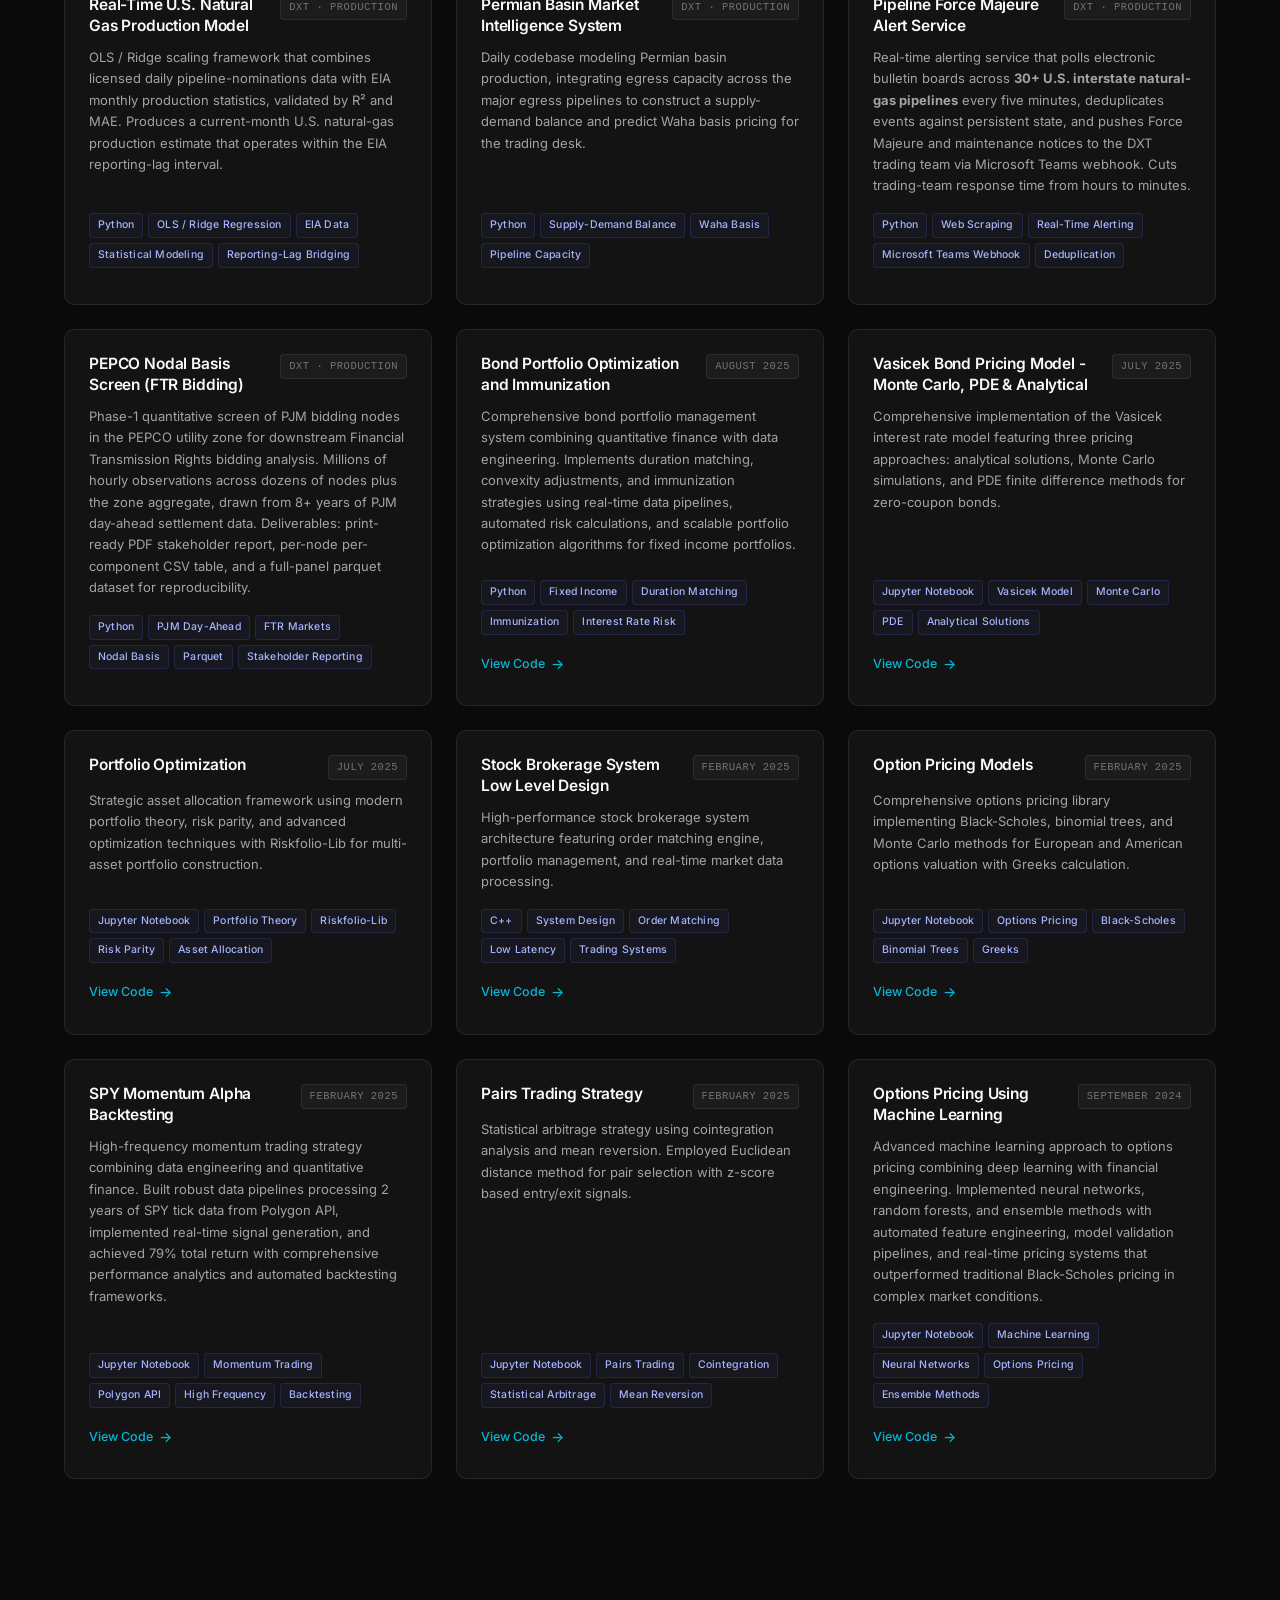
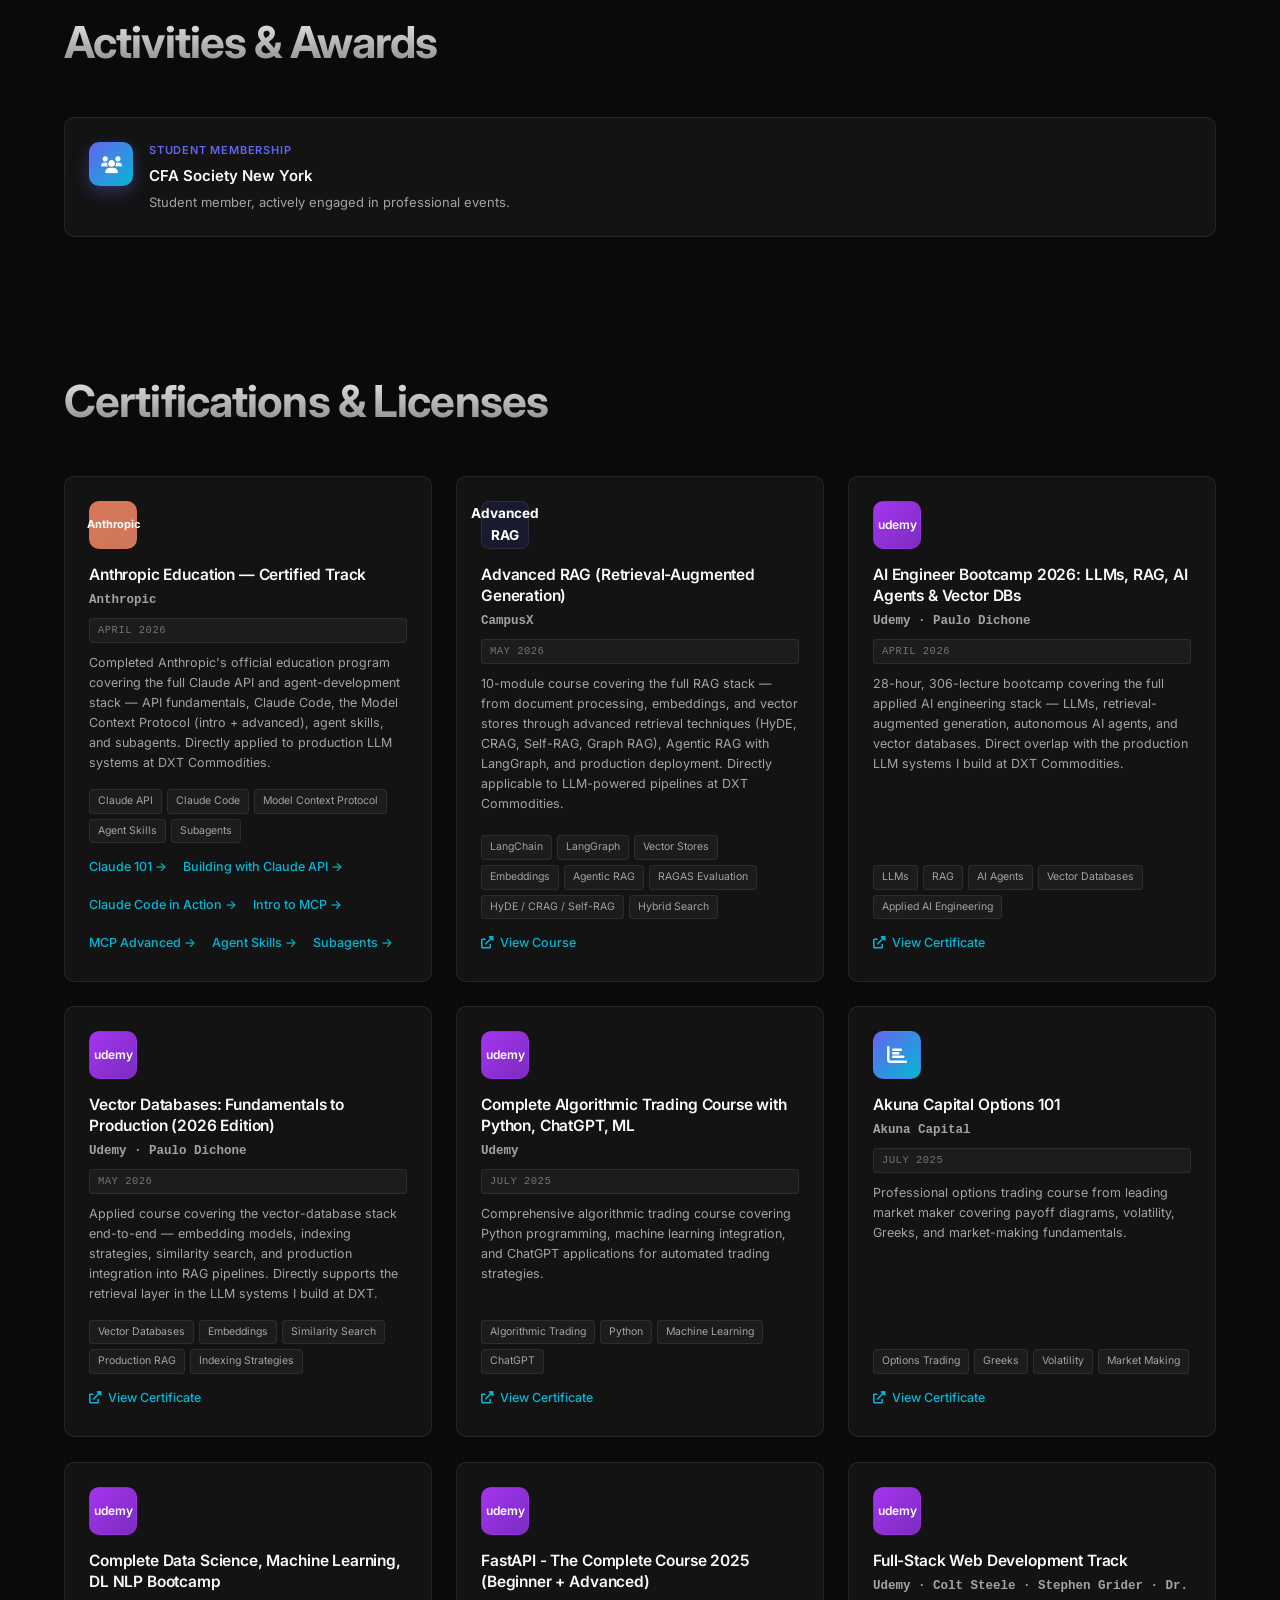
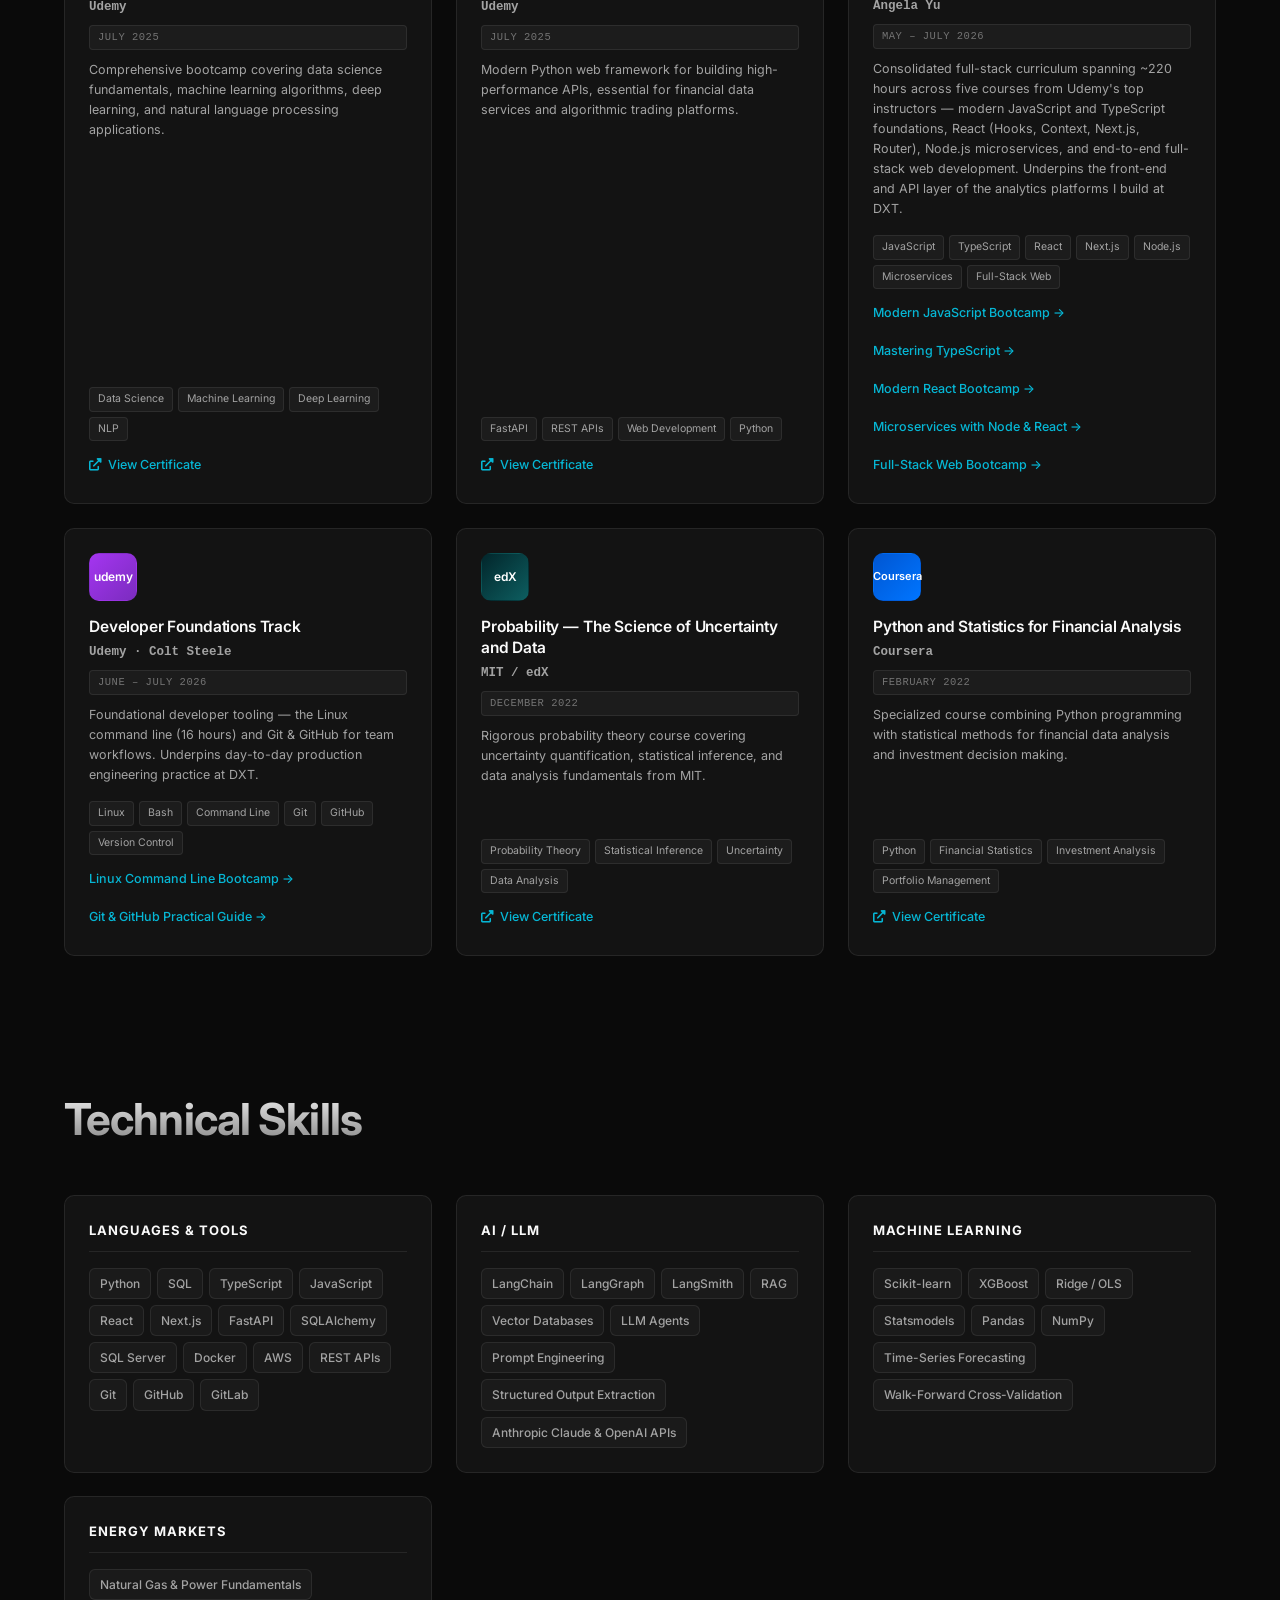
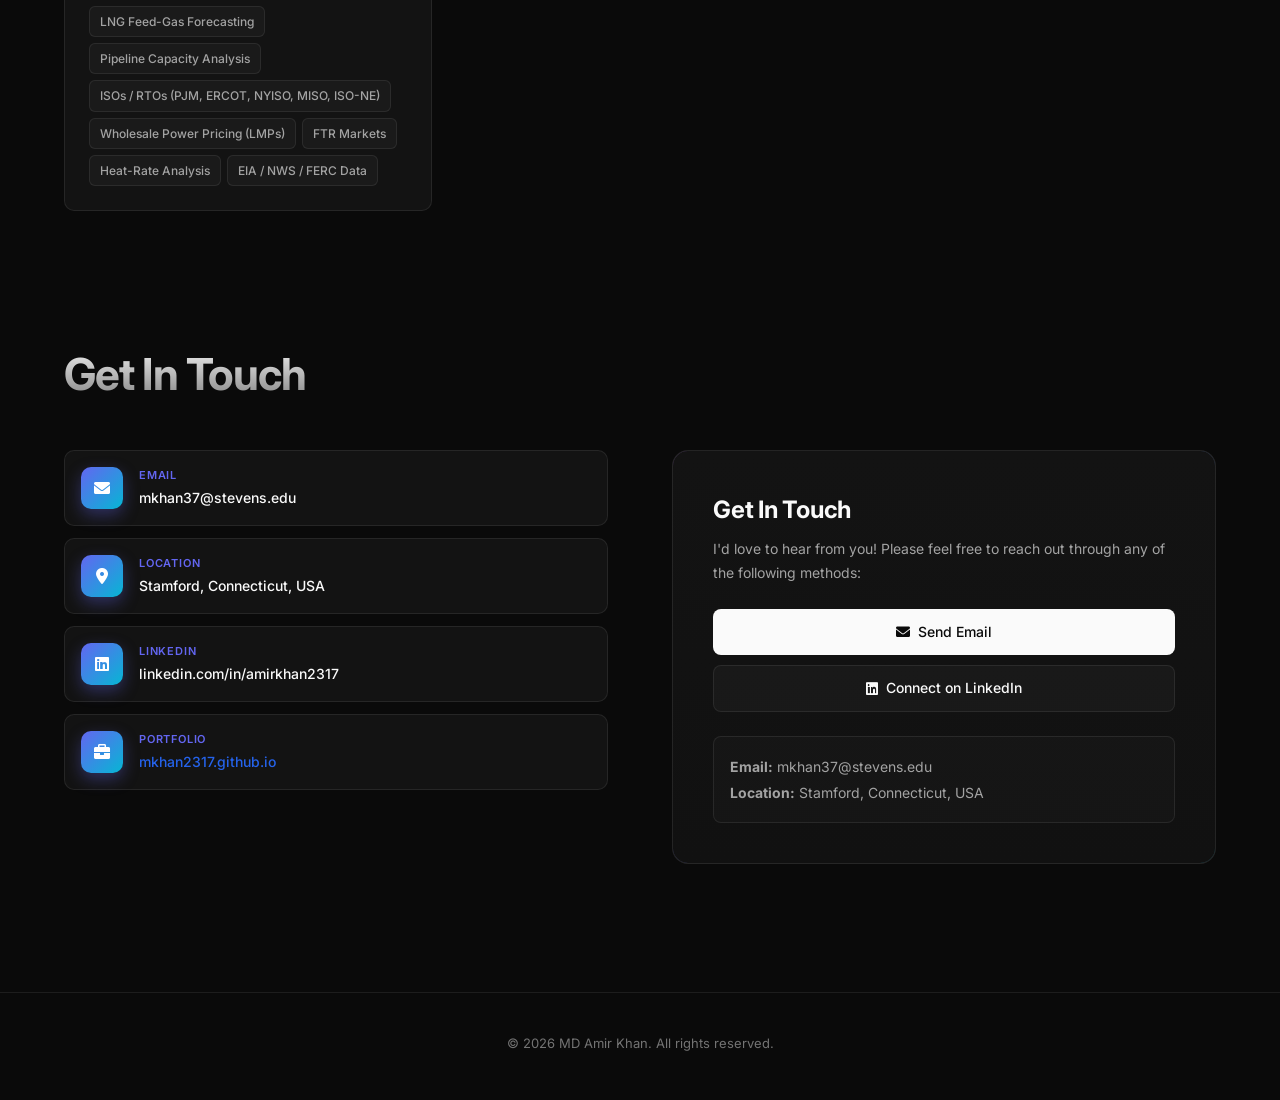
==== commit 1bc153e7: "Trim News card for HR Policy RAG Copilot to title + link only" ====
--- a/index.html
+++ b/index.html
@@ -284,8 +284,8 @@
                         </div>
                         <div class="news-content">
                             <h3>Shipped — Sep 2026</h3>
-                            <h4>HR Policy RAG Copilot — Agentic RAG assistant, end-to-end</h4>
-                            <p>Built and deployed an agentic, self-correcting RAG assistant for enterprise HR questions. A LangGraph-orchestrated router decides per query between a private Pinecone knowledge base, live Tavily web search, or a direct reply; an LLM-as-judge grades retrieved chunks and triggers query rewriting when evidence is weak. FastAPI + LangChain (gpt-4o-mini) backend with SQLite audit log and LangSmith tracing; Next.js 16 / React 19 / TypeScript / Tailwind 4 frontend; unified multi-stage Docker image on DigitalOcean App Platform. <a href="https://github.com/Mkhan2317/hr-policy-rag-copilot" target="_blank" style="color: var(--accent-cyan); text-decoration: none; font-weight: 600;">github.com/Mkhan2317/hr-policy-rag-copilot</a></p>
+                            <h4>HR Policy RAG Copilot</h4>
+                            <p><a href="https://github.com/Mkhan2317/hr-policy-rag-copilot" target="_blank" style="color: var(--accent-cyan); text-decoration: none; font-weight: 600;">github.com/Mkhan2317/hr-policy-rag-copilot</a></p>
                         </div>
                     </div>
 
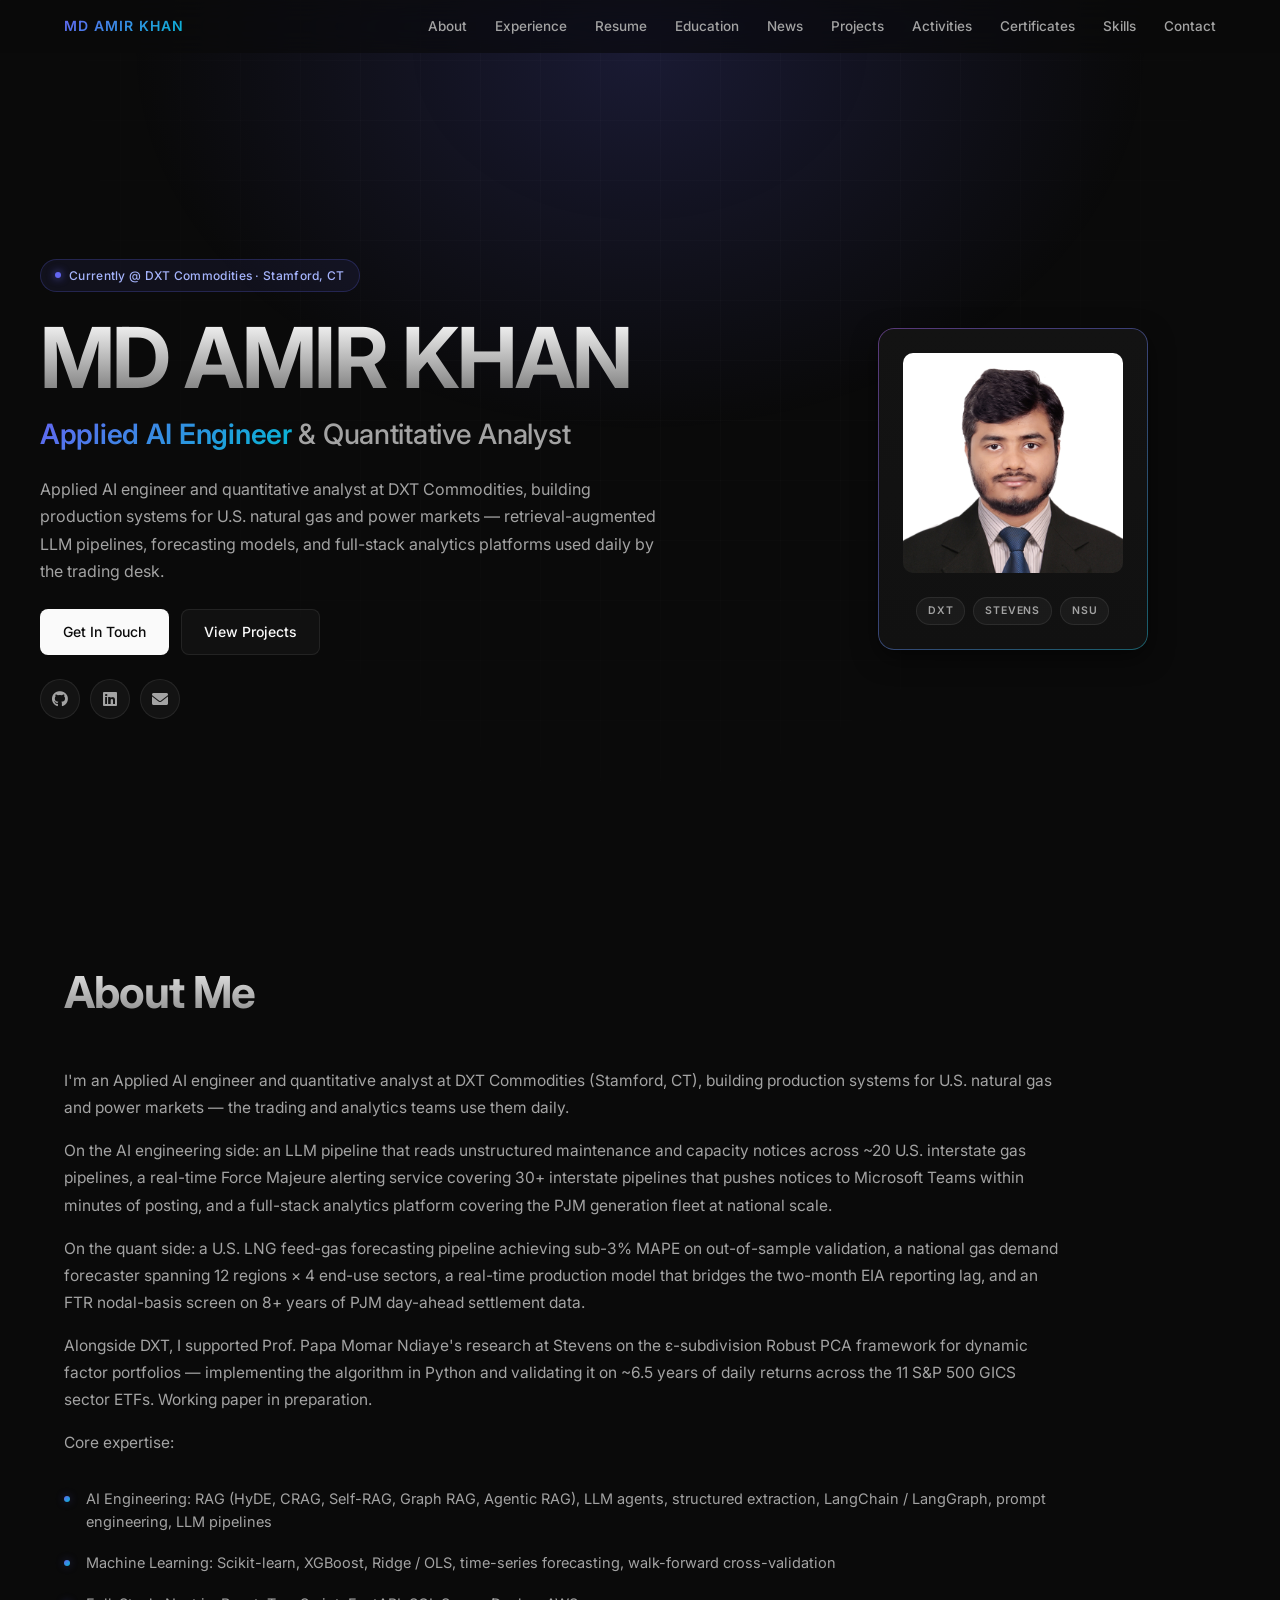
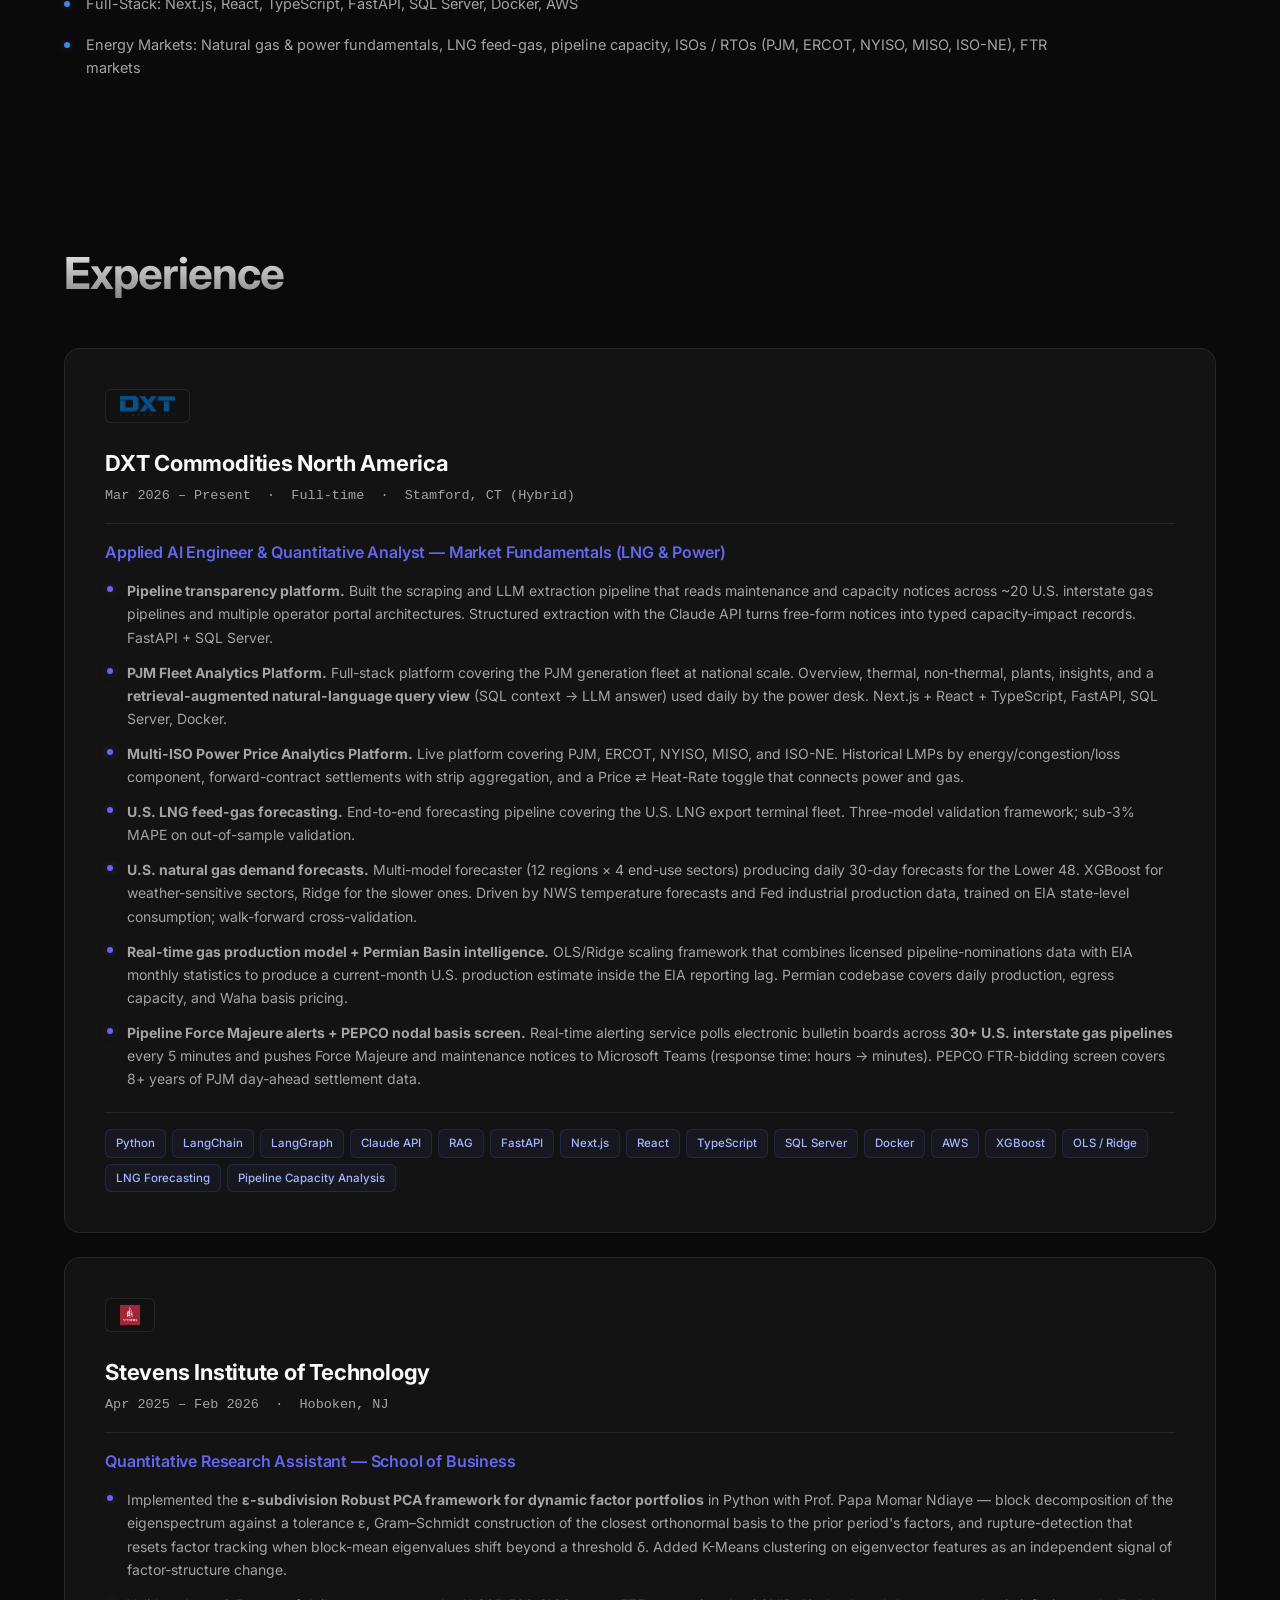
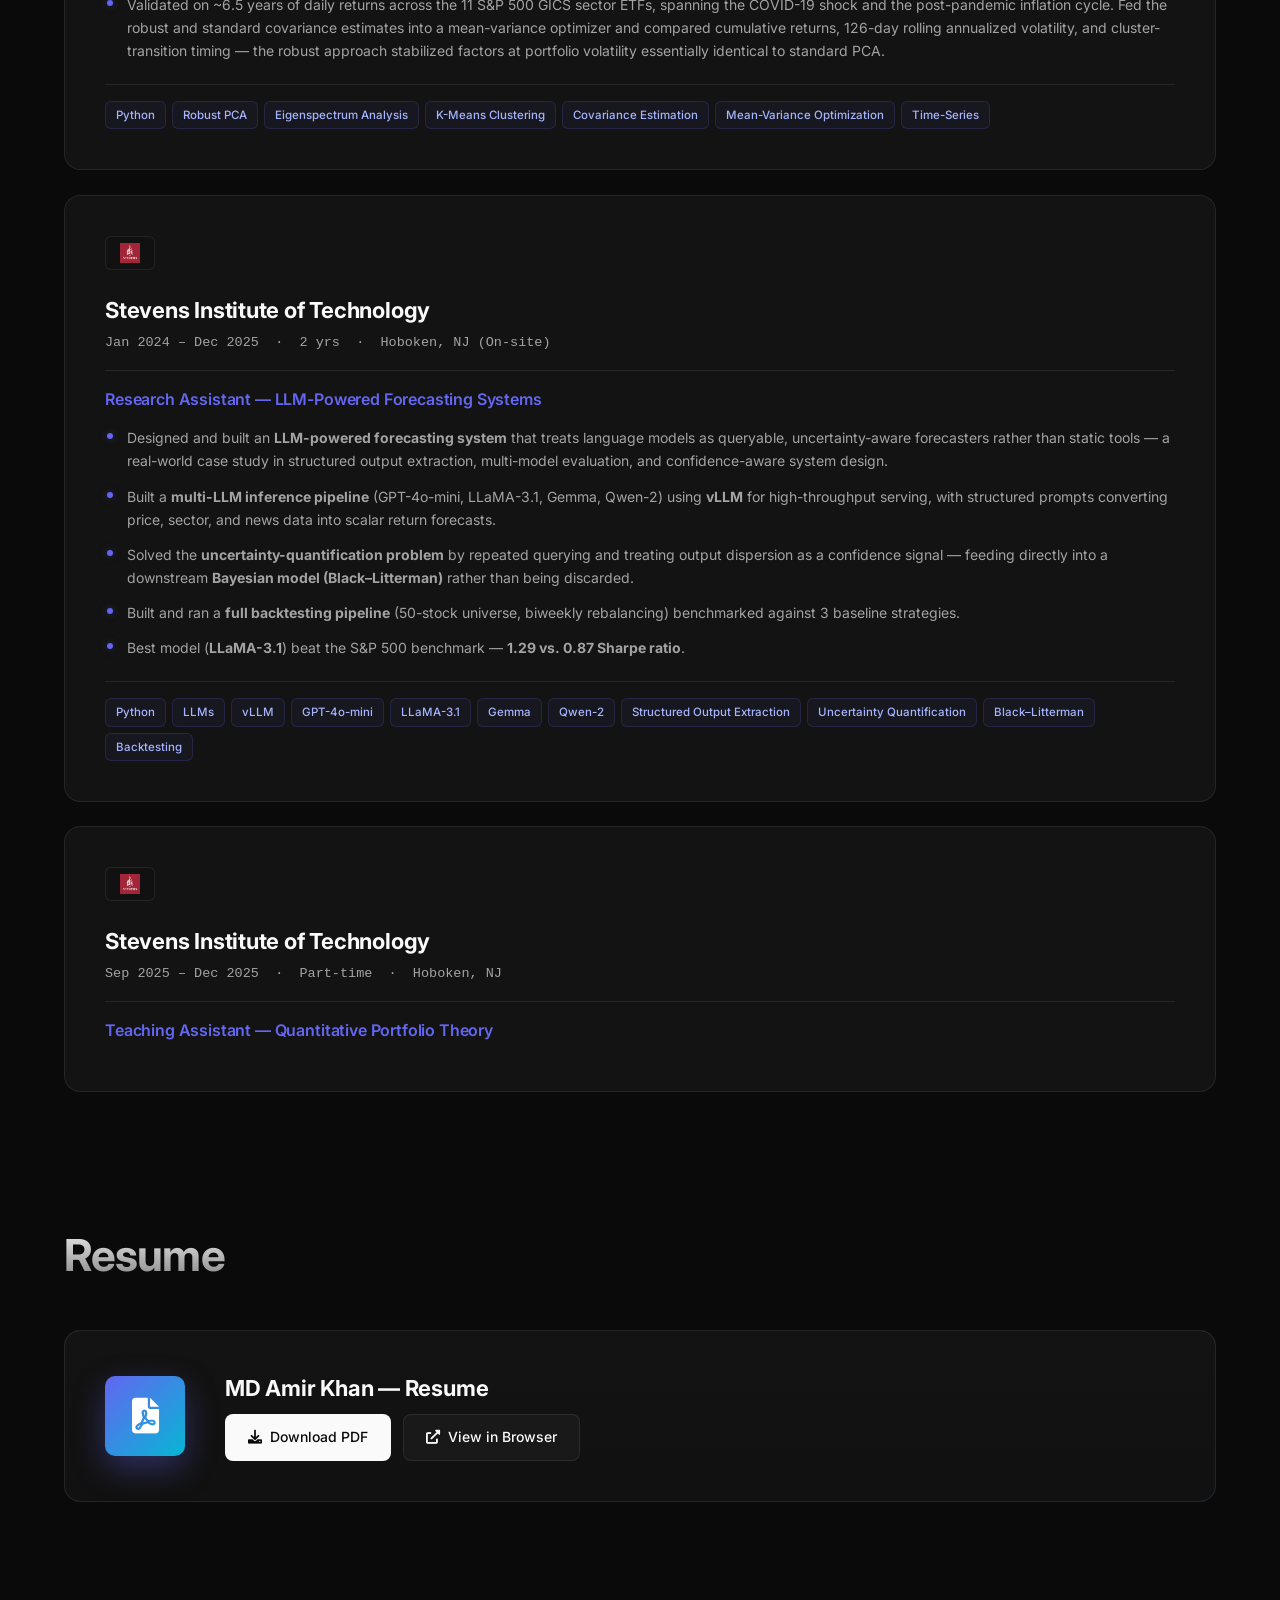
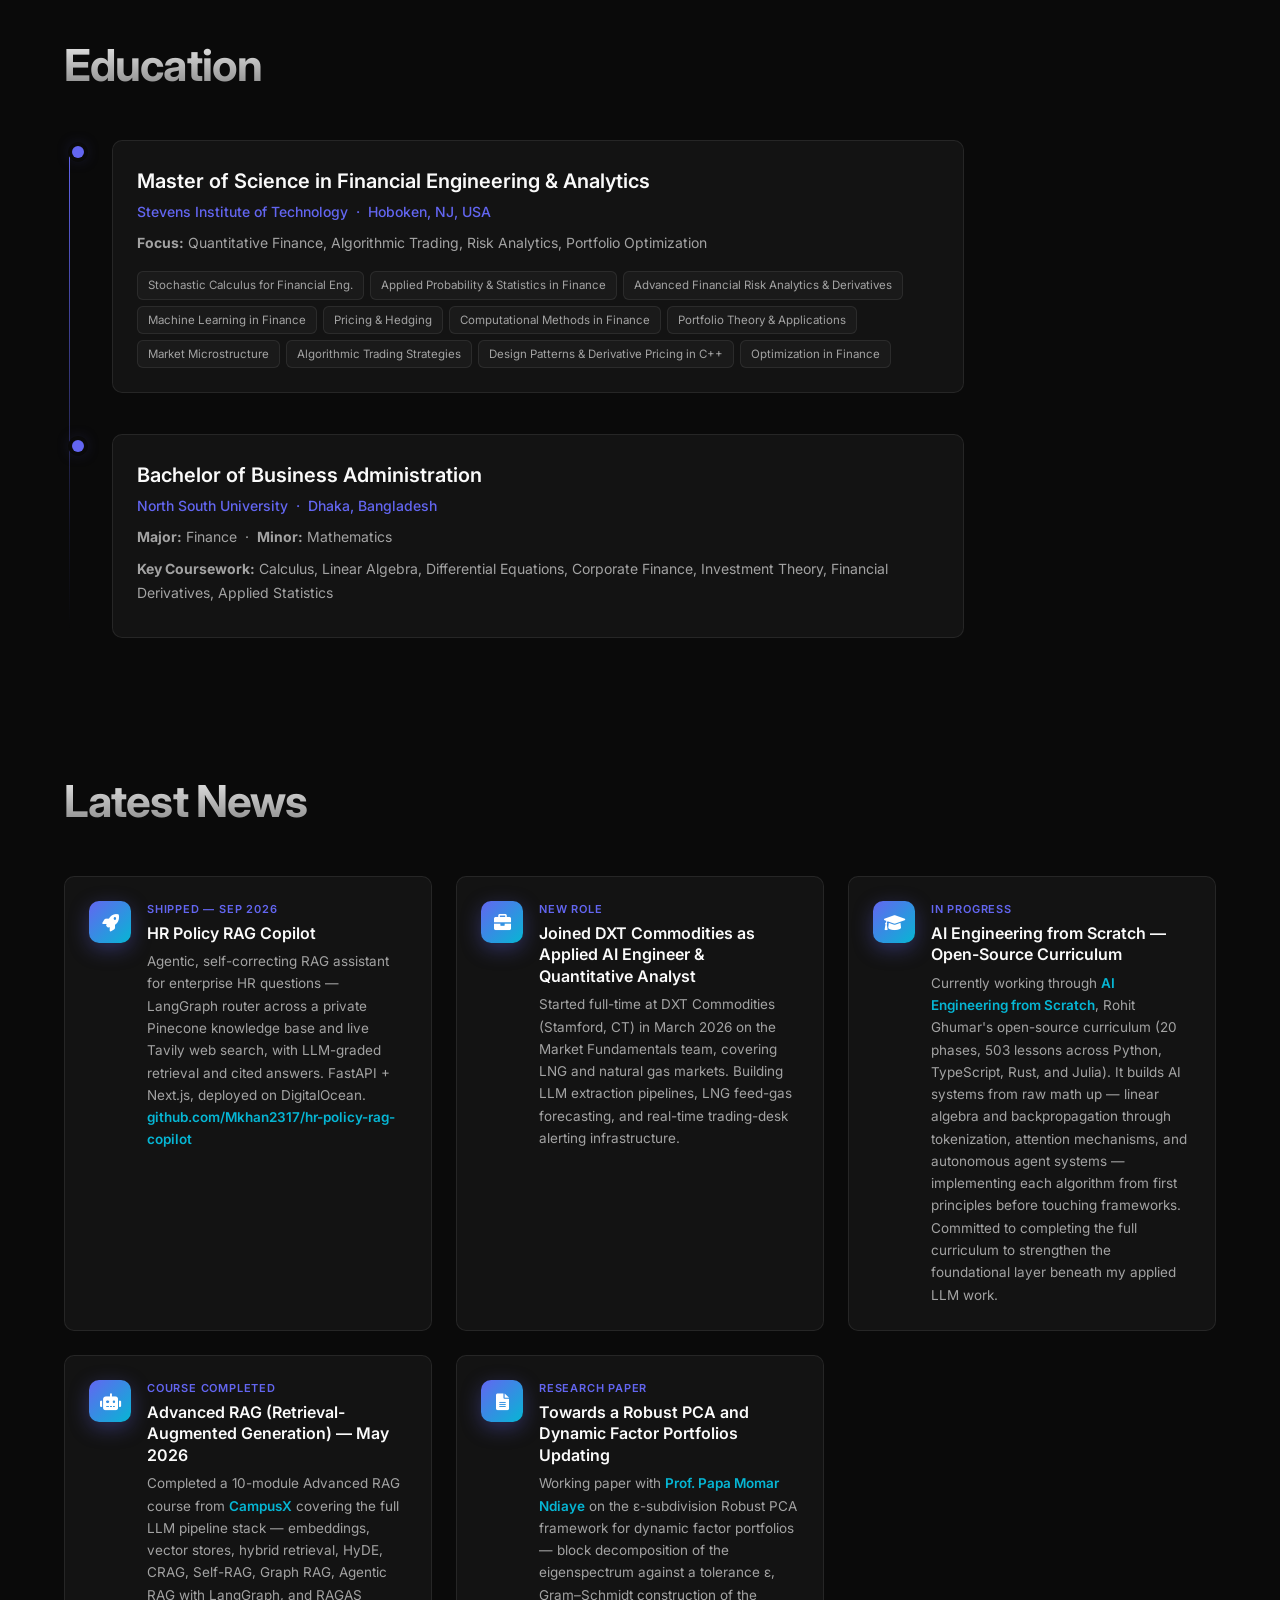
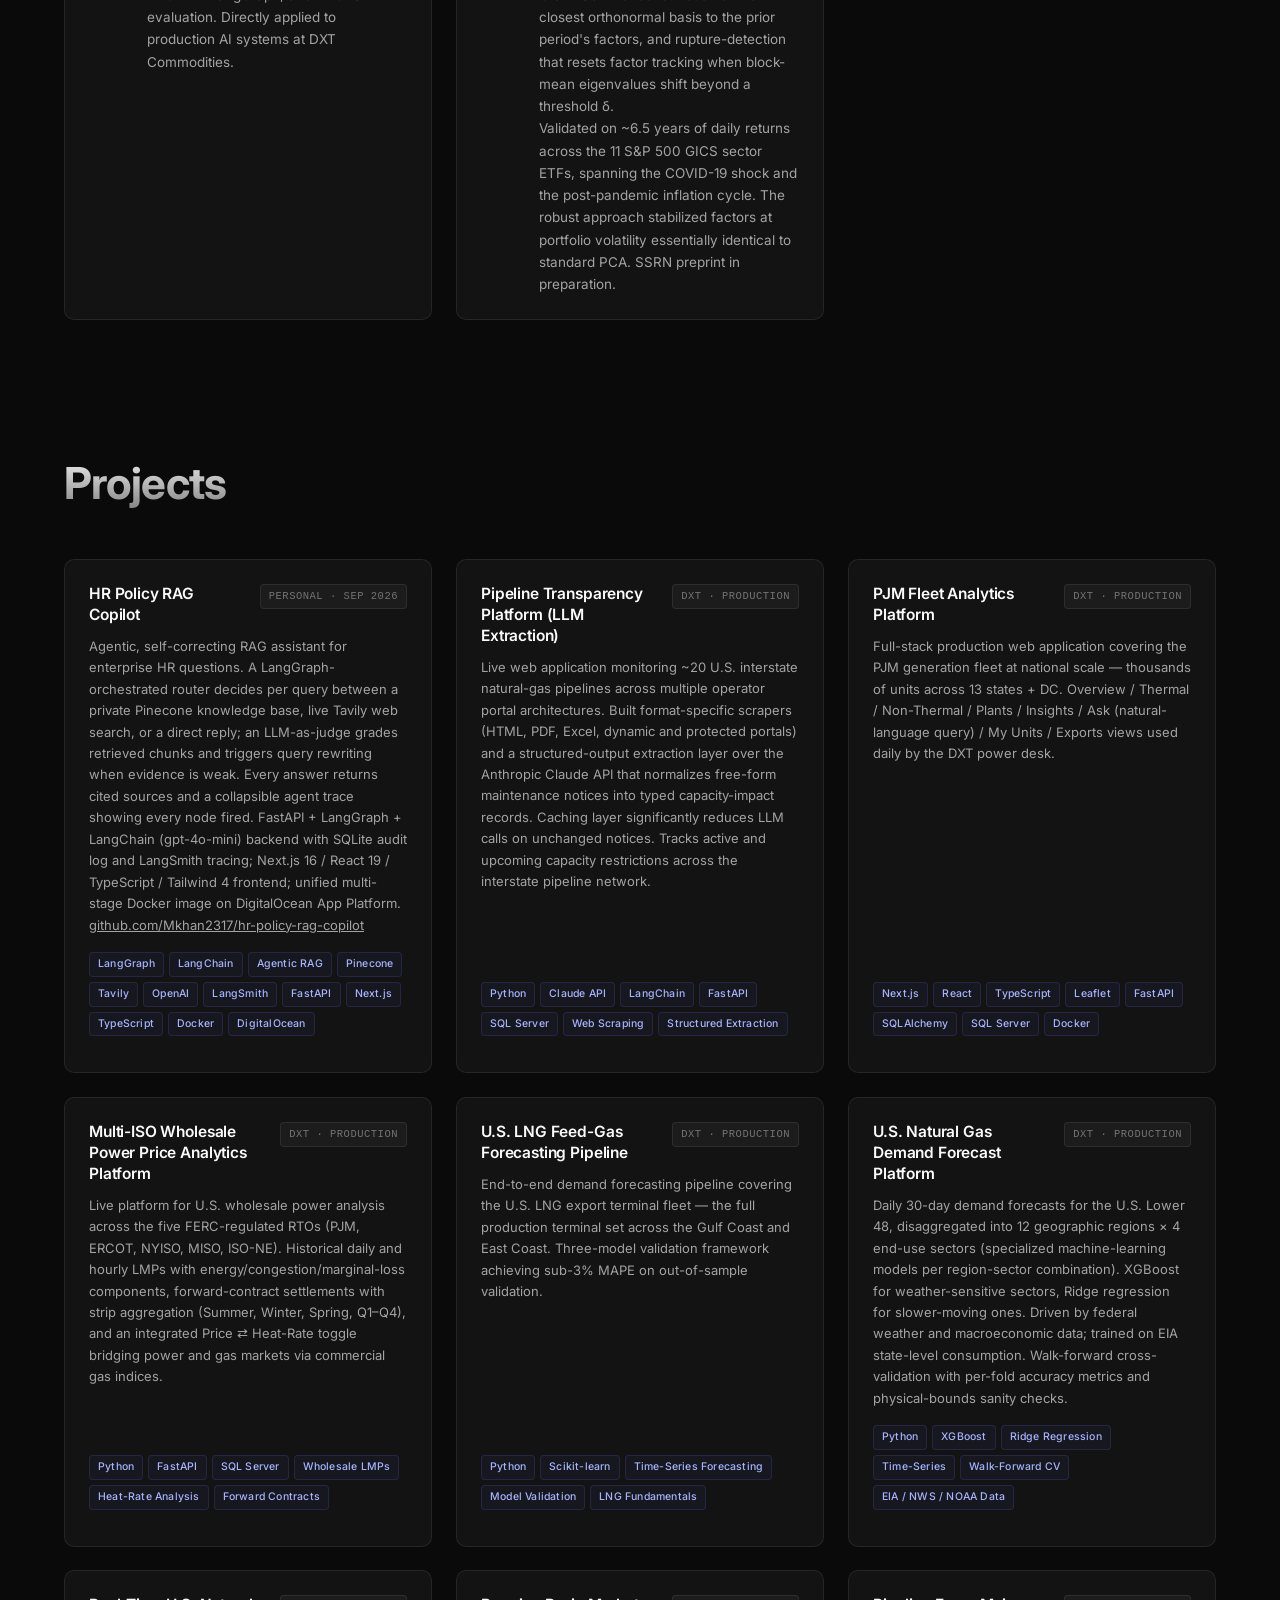
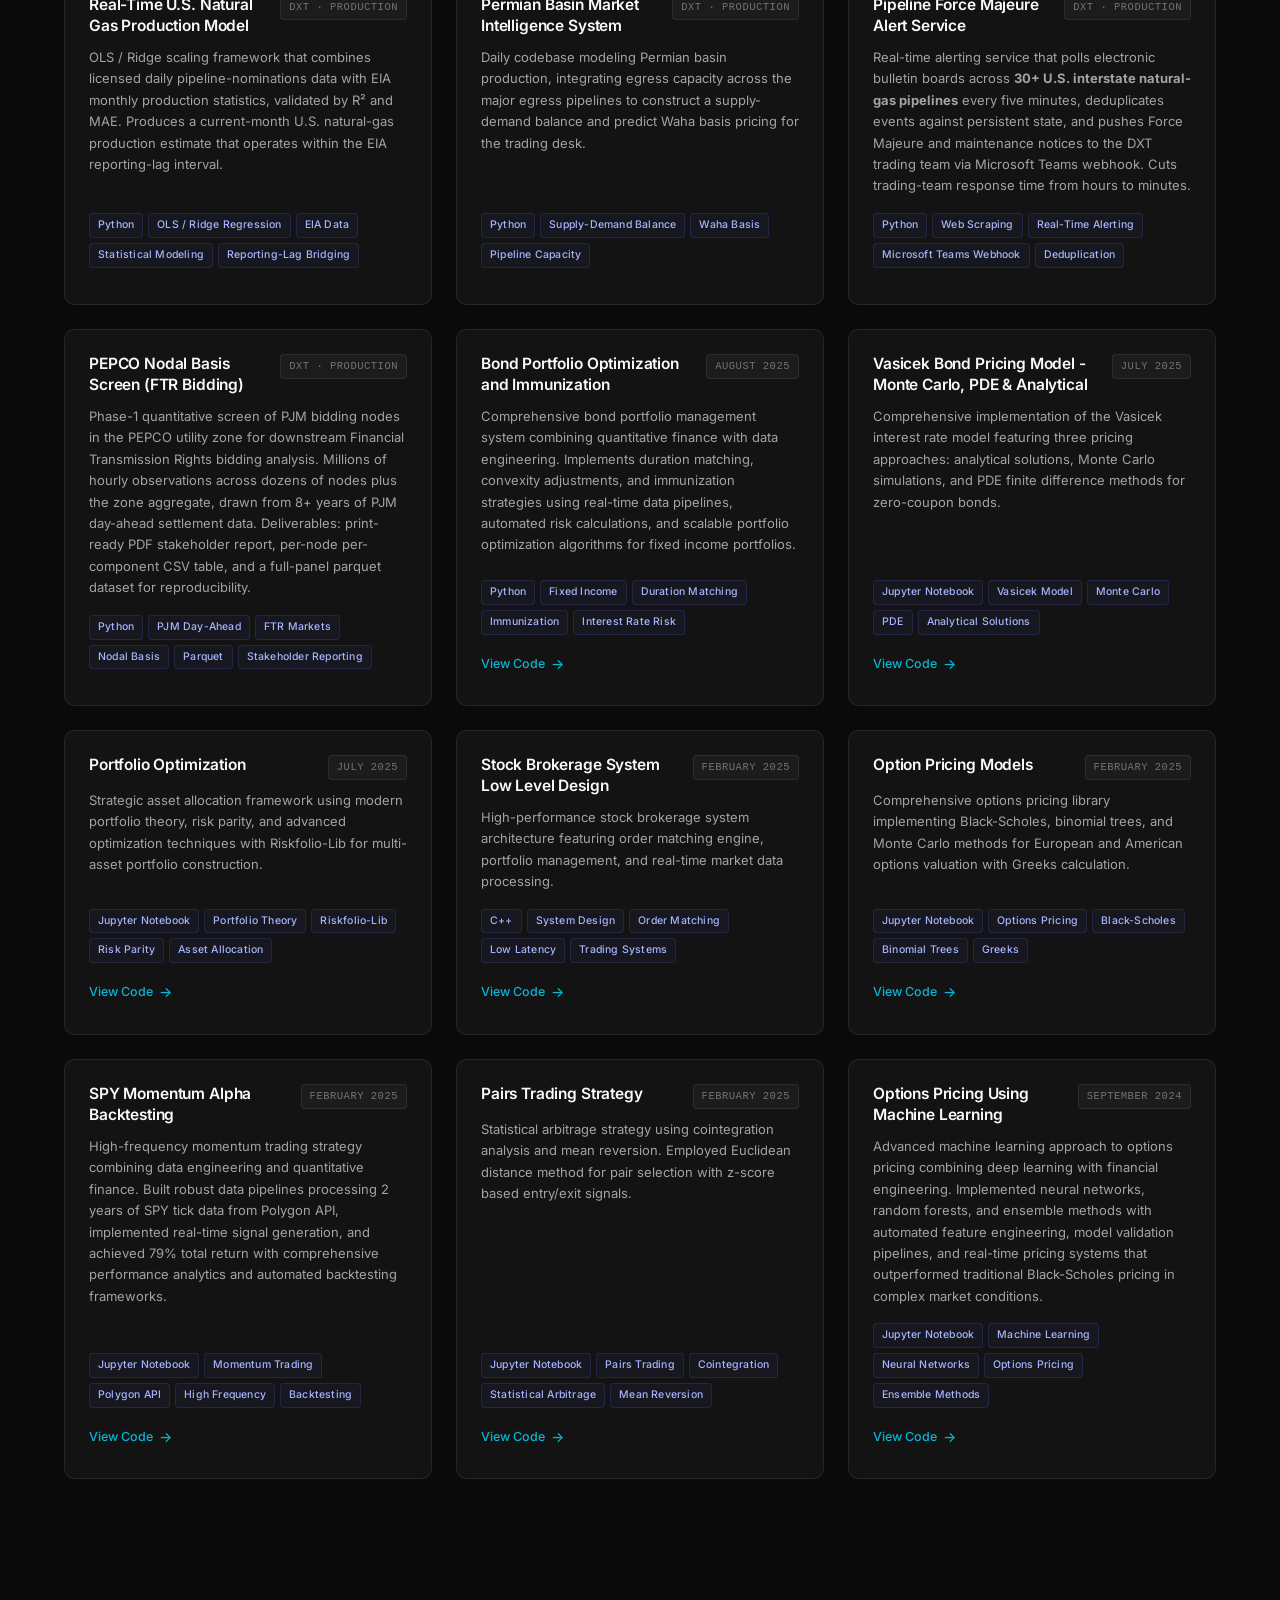
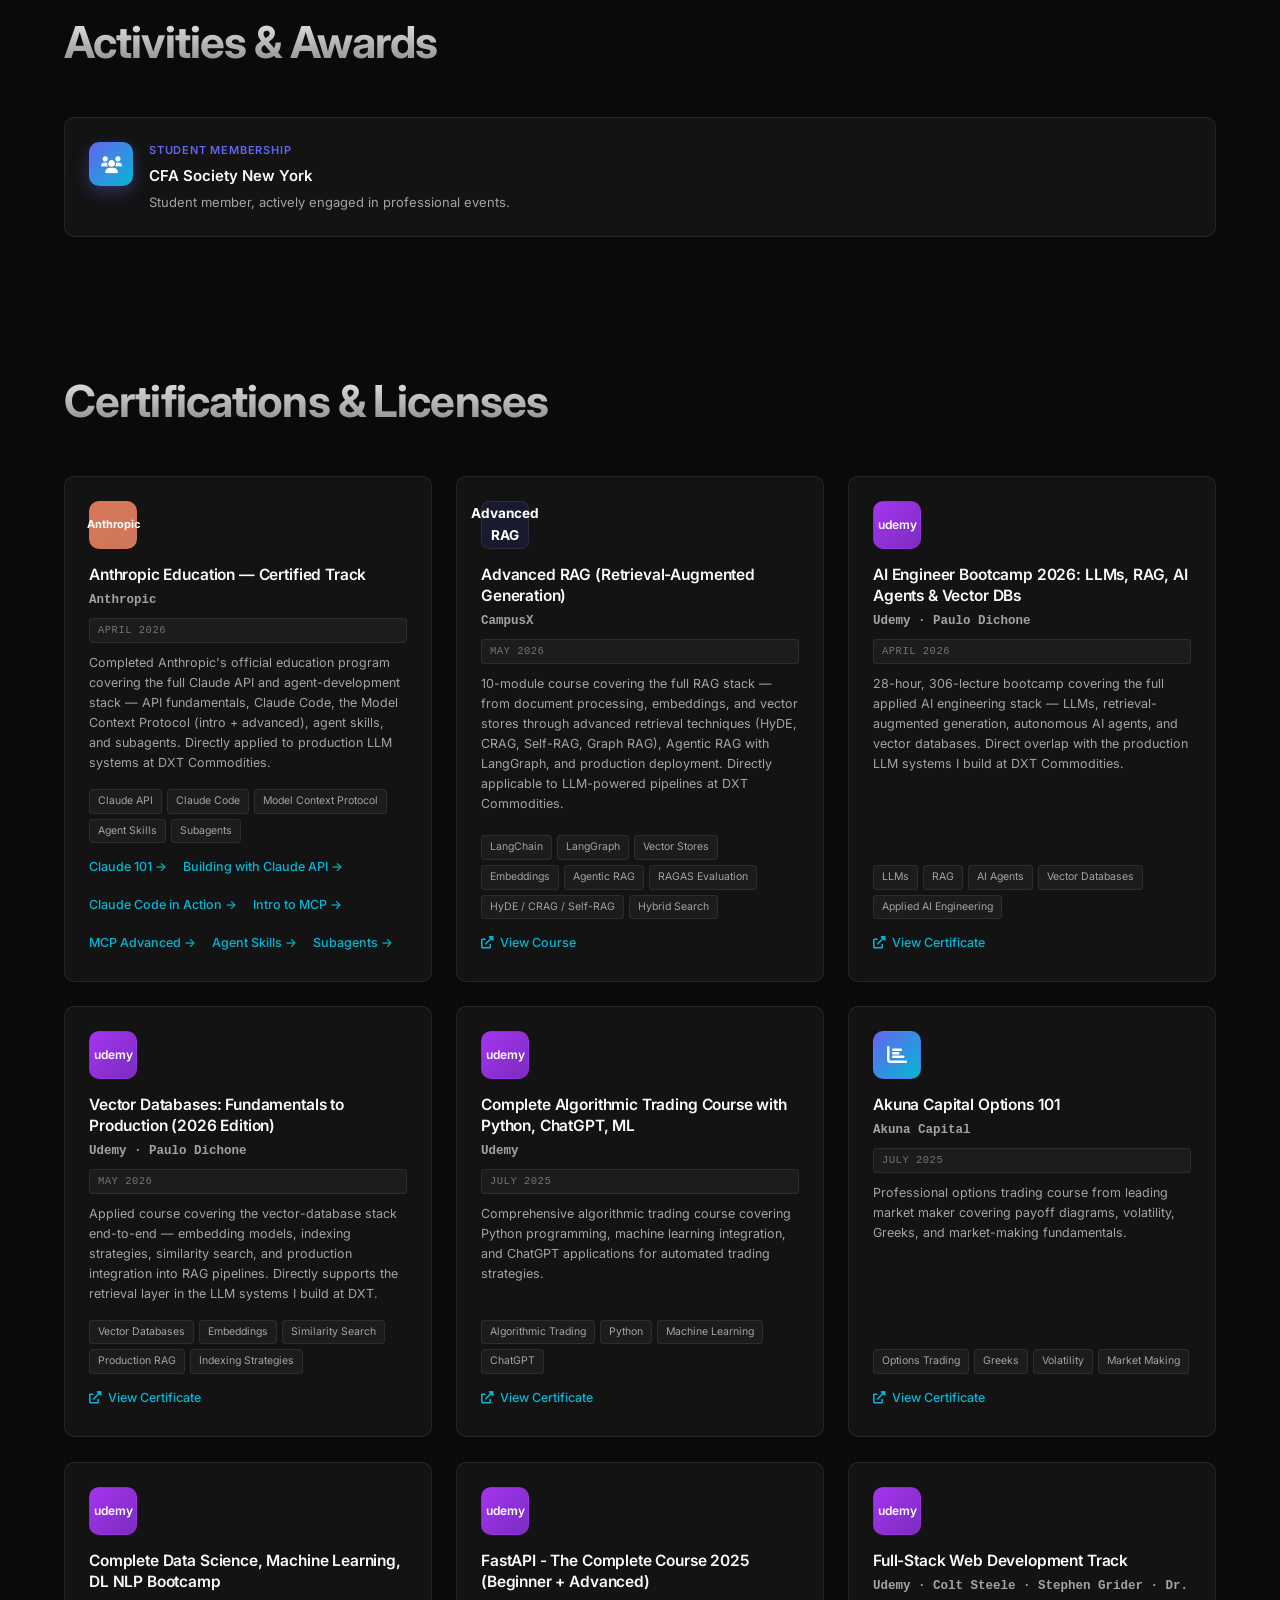
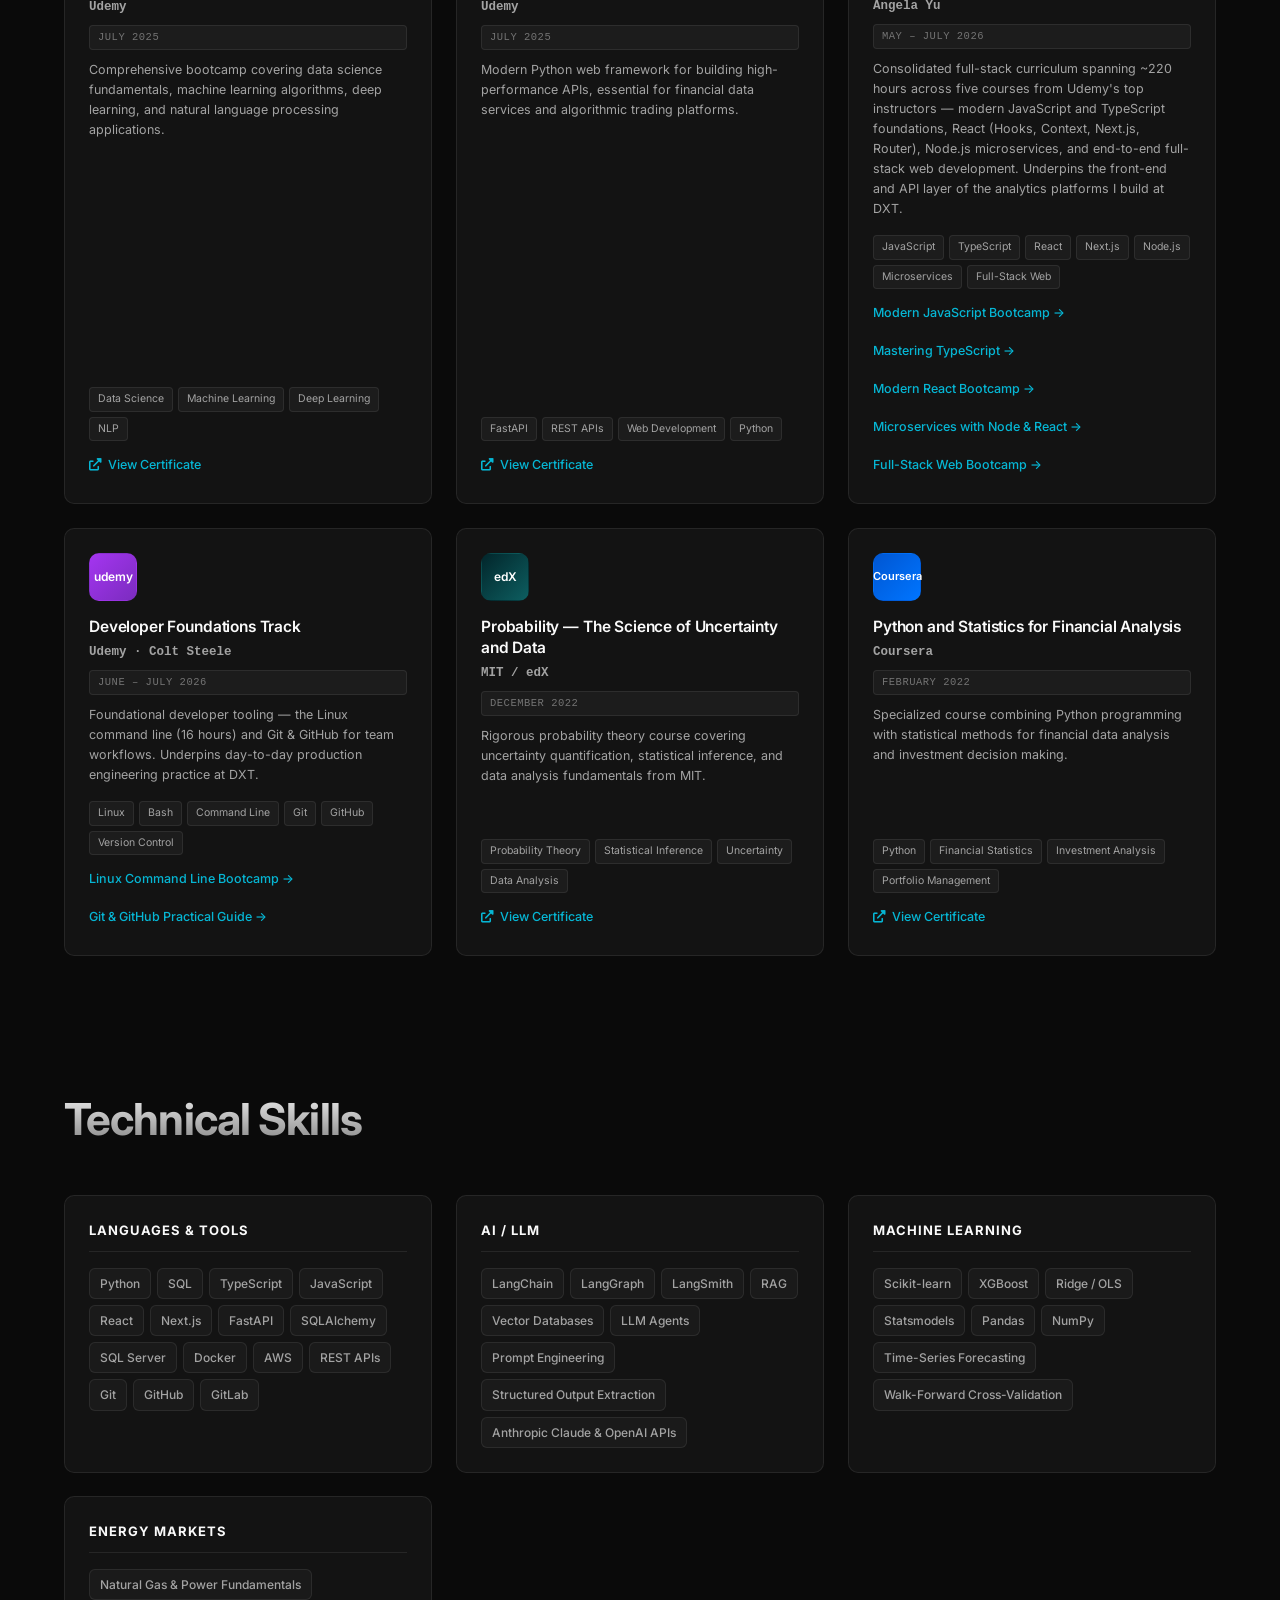
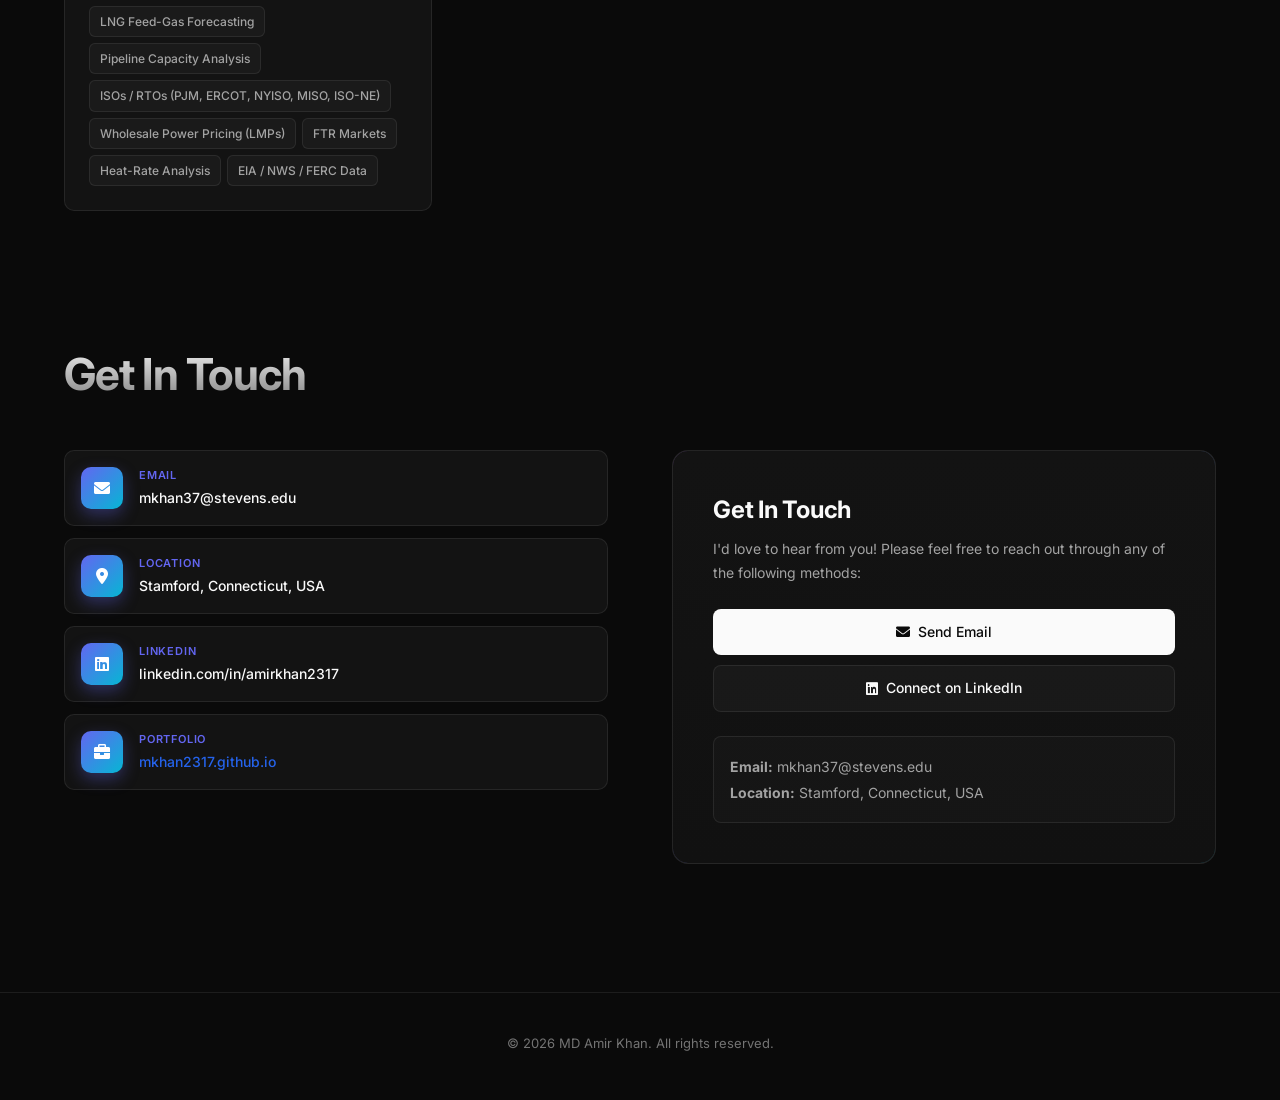
==== commit bfd2bc15: "Restore brief description to HR Policy RAG Copilot News card" ====
--- a/index.html
+++ b/index.html
@@ -285,7 +285,7 @@
                         <div class="news-content">
                             <h3>Shipped — Sep 2026</h3>
                             <h4>HR Policy RAG Copilot</h4>
-                            <p><a href="https://github.com/Mkhan2317/hr-policy-rag-copilot" target="_blank" style="color: var(--accent-cyan); text-decoration: none; font-weight: 600;">github.com/Mkhan2317/hr-policy-rag-copilot</a></p>
+                            <p>Agentic, self-correcting RAG assistant for enterprise HR questions — LangGraph router across a private Pinecone knowledge base and live Tavily web search, with LLM-graded retrieval and cited answers. FastAPI + Next.js, deployed on DigitalOcean. <a href="https://github.com/Mkhan2317/hr-policy-rag-copilot" target="_blank" style="color: var(--accent-cyan); text-decoration: none; font-weight: 600;">github.com/Mkhan2317/hr-policy-rag-copilot</a></p>
                         </div>
                     </div>
 
